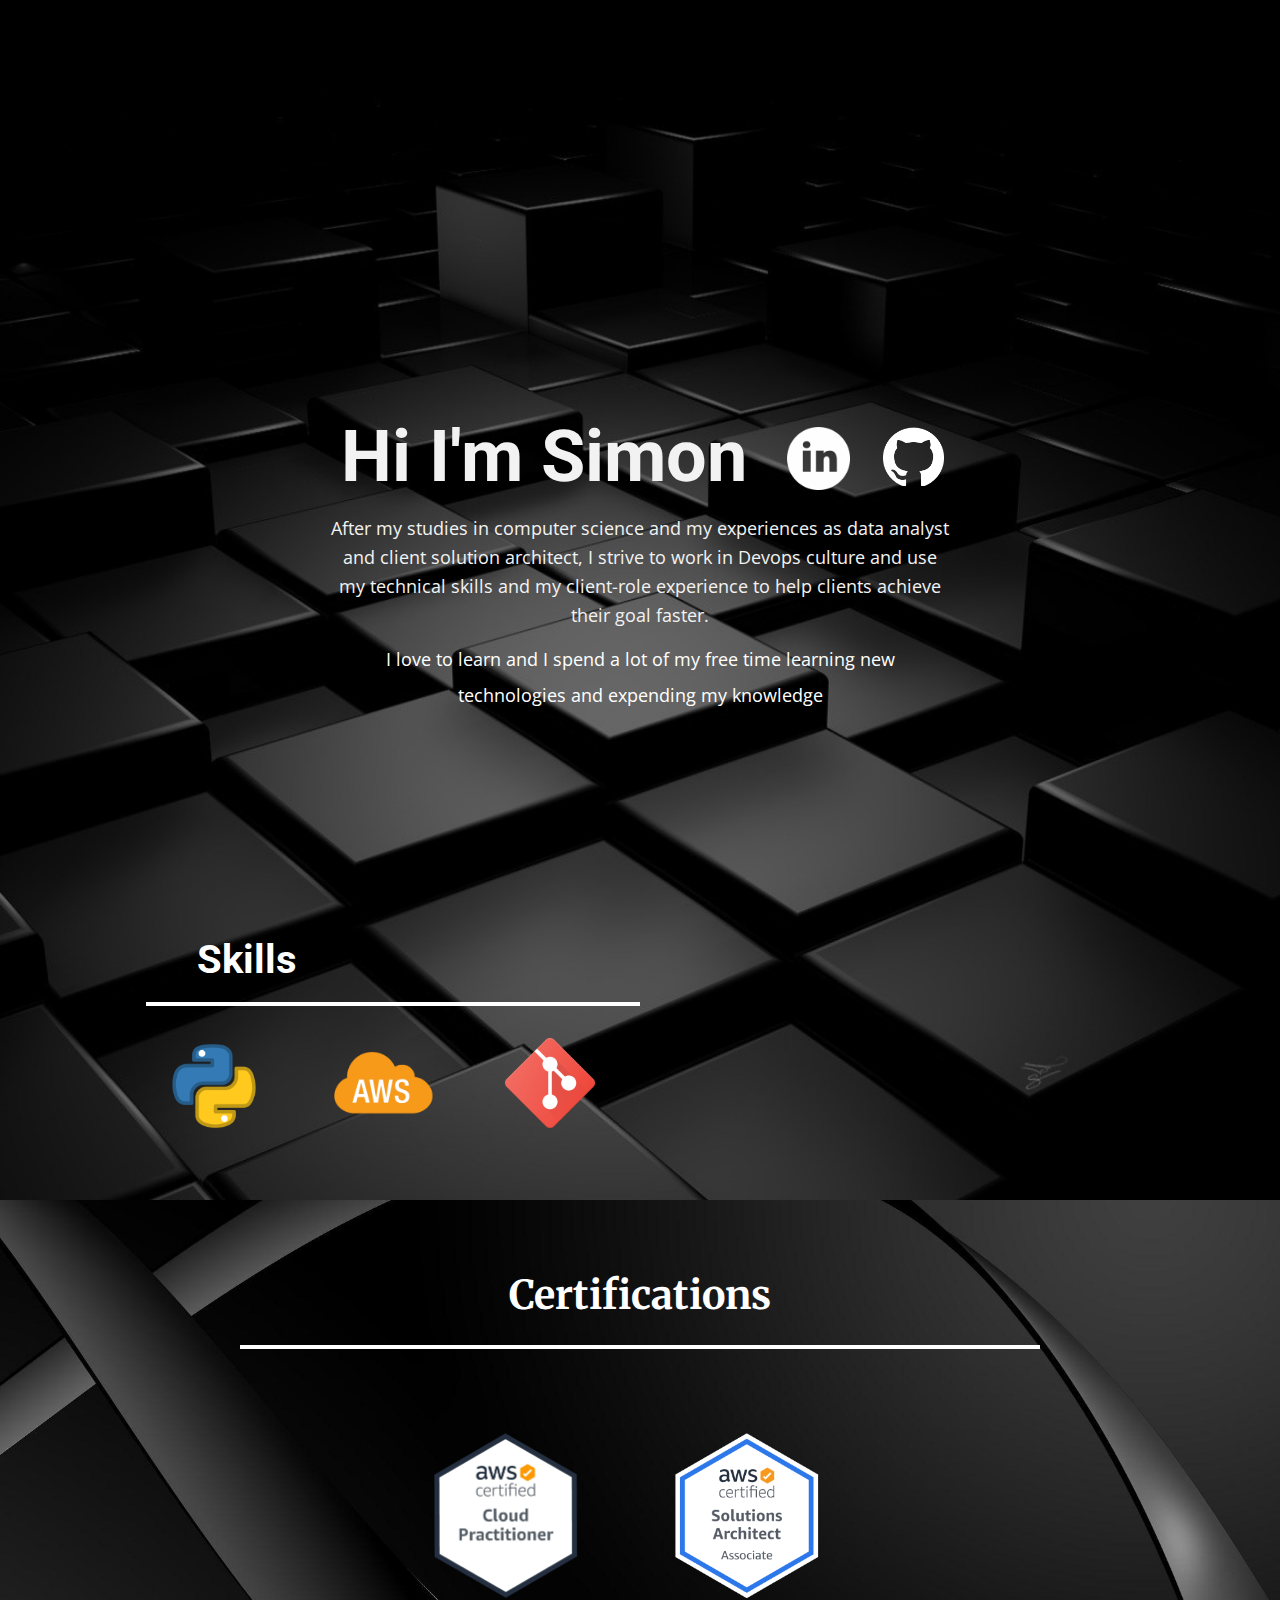
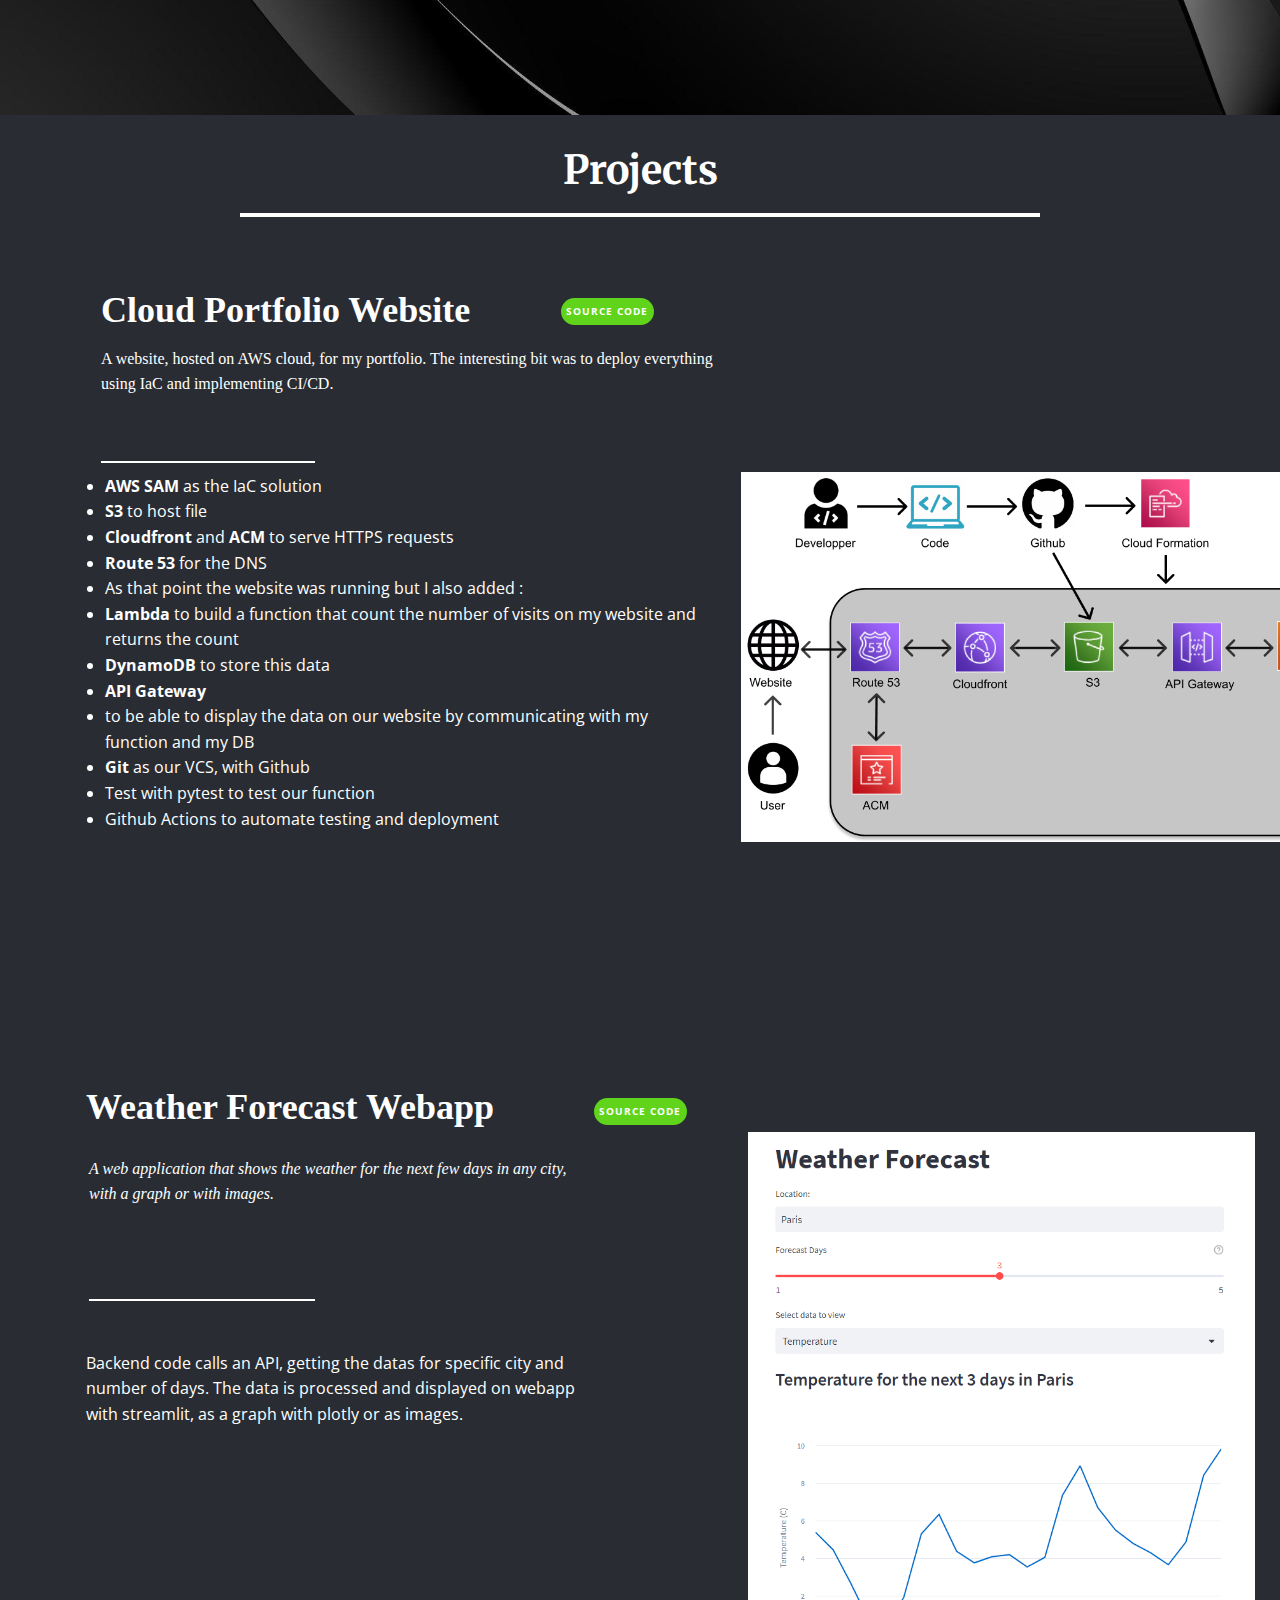
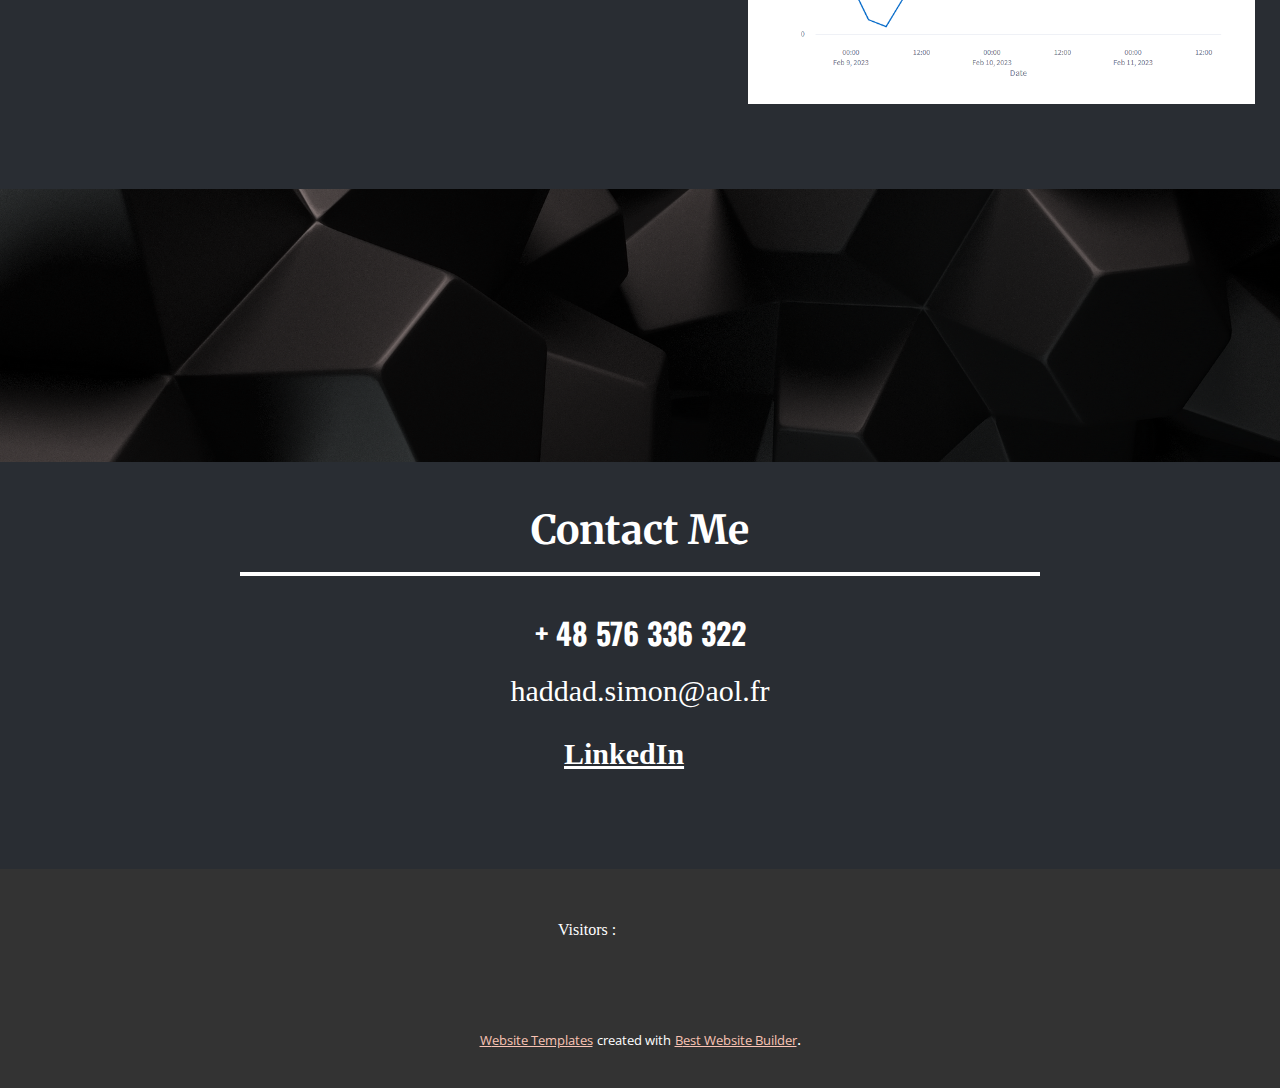
==== resume-site/index.html @ d12b7dc1 "Update website to fix paragraph bug 2" ====
<!DOCTYPE html>
<html style="font-size: 16px;" lang="fr"><head>
    <meta name="viewport" content="width=device-width, initial-scale=1.0">
    <meta charset="utf-8">
    <meta name="keywords" content="​Hello!, ​Kalvin Piterson, My Portfolio, Testimonials, ​IT Solution Strategy Development, ​My Experties, Nam ultrices ultrices nec tortor pulvinar esteras loremips est orem., Follow us, Contact Me">
    <meta name="description" content="">
    <title>Home</title>
    <link rel="stylesheet" href="nicepage.css" media="screen">
<link rel="stylesheet" href="Home.css" media="screen">
    <script class="u-script" type="text/javascript" src="jquery.js" defer=""></script>
    <script class="u-script" type="text/javascript" src="nicepage.js" defer=""></script>
    <meta name="generator" content="Nicepage 5.4.4, nicepage.com">
    <link id="u-theme-google-font" rel="stylesheet" href="https://fonts.googleapis.com/css?family=Roboto:100,100i,300,300i,400,400i,500,500i,700,700i,900,900i|Open+Sans:300,300i,400,400i,500,500i,600,600i,700,700i,800,800i">
    <link id="u-page-google-font" rel="stylesheet" href="https://fonts.googleapis.com/css?family=Roboto:100,100i,300,300i,400,400i,500,500i,700,700i,900,900i|Merriweather:300,300i,400,400i,700,700i,900,900i|Open+Sans:300,300i,400,400i,500,500i,600,600i,700,700i,800,800i|Oswald:200,300,400,500,600,700">
    
    
    
    
    
    
    
    <script type="application/ld+json">{
		"@context": "http://schema.org",
		"@type": "Organization",
		"name": ""
}</script>
    <meta name="theme-color" content="#f06e49">
    <meta property="og:title" content="Home">
    <meta property="og:type" content="website">
  <meta data-intl-tel-input-cdn-path="intlTelInput/"></head>
  <body data-home-page="Home.html" data-home-page-title="Home" class="u-body u-palette-1-base u-xl-mode" data-lang="fr">
    <section class="u-align-center u-clearfix u-image u-section-1" id="sec-eb8a" data-animation-name="" data-animation-duration="0" data-animation-delay="0" data-animation-direction="" data-image-width="1920" data-image-height="1080">
      <div class="u-clearfix u-sheet u-sheet-1">
        <div class="u-list u-list-1">
          <div class="u-repeater u-repeater-1"></div>
        </div>
        <h1 class="u-align-center-lg u-align-center-xl u-align-left-md u-align-left-sm u-align-left-xs u-custom-font u-font-roboto u-text u-text-grey-5 u-text-1" data-animation-out="0">Hi I'm Simon</h1>
        <img class="u-image u-image-contain u-image-default u-preserve-proportions u-image-1" src="images/linkedin1.png" alt="" data-image-width="1264" data-image-height="1264" data-href="https://www.linkedin.com/in/simon-haddad-gervais-30ba87216/" data-target="_blank">
        <img class="u-image u-image-contain u-image-default u-preserve-proportions u-image-2" src="images/github-mark-white.png" alt="" data-image-width="230" data-image-height="225" data-href="https://github.com/simonhaddadgervais?tab=repositories" data-target="_blank">
        <p class="u-align-center u-text u-text-grey-5 u-text-2" data-animation-out="0">After my studies in computer science and my experiences as data analyst and client solution architect, I strive to work in Devops culture and use my technical skills and my client-role experience to help clients achieve their goal faster.</p>
        <p class="u-align-center u-text u-text-white u-text-3" data-lang-en="​I’m a digital designer in love with photography, painting and discovering new worlds and cultures. ​Ut enim ad minim veniam, quis nostrud exercitation ullamco laboris nisi ut aliquip ex ea commodo consequat. Duis aute irure dolor. " data-animation-out="0">I love to learn and I spend a lot of my free time learning new technologies and expending m​y knowledge</p>
        <h1 class="u-align-center-sm u-align-center-xl u-align-center-xs u-align-left-lg u-align-left-md u-text u-text-white u-text-4" data-animation-out="0">Skill​s </h1>
        <div class="u-border-4 u-border-white u-line u-line-horizontal u-line-1" data-animation-out="0"></div>
        <img class="u-image u-image-contain u-image-default u-preserve-proportions u-image-3" src="images/git.png" alt="" data-image-width="1024" data-image-height="1024">
        <img class="u-image u-image-contain u-image-default u-image-4" src="images/AWS_Simple_Icons_AWS_Cloud.svg.png" alt="" data-image-width="1024" data-image-height="634">
        <img class="u-image u-image-contain u-image-default u-preserve-proportions u-image-5" src="images/pythonicon1.png" alt="" data-image-width="512" data-image-height="512">
      </div>
    </section>
    <section class="u-align-center u-clearfix u-image u-section-2" id="sec-8700" data-image-width="1920" data-image-height="1080">
      <div class="u-clearfix u-sheet u-sheet-1">
        <div class="u-absolute-hcenter u-border-4 u-border-white u-line u-line-horizontal u-line-1"></div>
        <p class="u-custom-font u-font-merriweather u-text u-text-body-alt-color u-text-default-lg u-text-default-md u-text-default-sm u-text-default-xl u-text-1">Cert​ific​ation​s</p>
        <img class="u-image u-image-contain u-image-default u-preserve-proportions u-image-1" src="images/cloudpractitionner.png" alt="" data-image-width="1325" data-image-height="1325">
        <img class="u-image u-image-contain u-image-default u-preserve-proportions u-image-2" src="images/assoiciate.png" alt="" data-image-width="512" data-image-height="512">
      </div>
    </section>
    <section class="u-align-center u-clearfix u-palette-5-dark-3 u-section-3" id="carousel_998d">
      
      
      
      
      
      
      
      
      
      
      
      
      
      
      
      
      
      
      
      
      <div class="u-clearfix u-sheet u-sheet-1">
        <div class="u-absolute-hcenter u-border-4 u-border-white u-line u-line-horizontal u-line-1"></div>
        <h2 class="u-align-center u-custom-font u-font-merriweather u-text u-text-1" data-lang-en="My Portfolio">Projects</h2>
        <p class="u-align-center-lg u-align-center-md u-align-center-xl u-align-left-sm u-align-left-xs u-custom-font u-font-georgia u-text u-text-default-lg u-text-default-xl u-text-2">Cloud Portfolio Website&nbsp;</p>
        <a href="https://github.com/simonhaddadgervais/cloudresume" class="u-border-none u-btn u-btn-round u-button-style u-custom-color-3 u-hover-custom-color-4 u-radius-50 u-btn-1" target="_blank">SOURCE CODE<br>
        </a>
        <p class="u-align-left u-custom-font u-font-georgia u-text u-text-3">A website, hosted on AWS cloud, for my portfolio. The interesting bit was to deploy everything using IaC and implementing CI/CD.</p>
        <div class="u-expanded-width u-list u-list-1">
          <div class="u-repeater u-repeater-1"></div>
        </div>
        <div class="u-border-2 u-border-white u-line u-line-horizontal u-line-2"></div>
        <ul class="u-align-left u-text u-text-4">
          <li>
            <span style="font-weight: 700;">AWS SAM</span>
            <span style="background-color: #292d33; color: #ffffff; font-family: 'Open Sans',sans-serif;"> as the IaC solution</span>
          </li>
          <li>
            <span style="font-weight: 700;">S3</span> to host file
          </li>
          <li>
            <span style="font-weight: 700;">Cloudfront</span> and <span style="font-weight: 700;">ACM</span> to serve HTTPS requests
          </li>
          <li>
            <span style="font-weight: 700;">Route 53</span> for the DNS
          </li>
          <li>As that point the website was running but I also added :</li>
          <li>
            <span style="font-weight: 700;">Lambda</span> to build a function that count the number of visits on my website and returns the count
          </li>
          <li>
            <span style="font-weight: 700;">DynamoDB</span> to store this data
          </li>
          <li>
            <span style="font-weight: 700;">API Gateway</span>
          </li>
          <li>to be able to display the data on our website by communicating with my function and my DB</li>
          <li>
            <span style="font-weight: 700;">Git</span> as our VCS, with Github
          </li>
          <li>Test with pytest to test our function</li>
          <li>Github Actions to automate testing and deployment</li>
        </ul>
        <img class="u-image u-image-contain u-image-default u-image-1" src="images/resume-design.png" alt="" data-image-width="1186" data-image-height="603">
      </div>
    </section>
    <section class="u-align-center u-clearfix u-palette-5-dark-3 u-section-4" id="carousel_8992">
      
      
      
      
      
      
      
      
      
      
      
      
      
      
      
      
      
      
      
      
      <div class="u-clearfix u-sheet u-sheet-1">
        <div class="u-border-2 u-border-white u-line u-line-horizontal u-line-1"></div>
        <p class="u-align-center-sm u-align-left-lg u-align-left-md u-align-left-xl u-align-left-xs u-custom-font u-font-georgia u-text u-text-1">Weather Forecast Webapp</p>
        <a href="https://github.com/simonhaddadgervais/weather-forecast-app" class="u-border-none u-btn u-btn-round u-button-style u-custom-color-3 u-hover-custom-color-4 u-radius-50 u-btn-1" target="_blank">SOURCE CODE</a>
        <div class="u-expanded-width u-list u-list-1">
          <div class="u-repeater u-repeater-1"></div>
        </div>
        <img class="u-image u-image-contain u-image-default u-image-1" src="images/screenshot-localhost_8501-2023.02.08-17_55_431.png" alt="" data-image-width="796" data-image-height="898">
        <p class="u-align-left u-custom-font u-font-georgia u-text u-text-2"> A web application that shows the weather for the next few days in any city, with a graph or with images.<br>
        </p>
        <p class="u-align-left u-custom-font u-font-open-sans u-text u-text-3">Backend code calls an API, getting the datas for specific city and number of days. The data is processed and displayed on webapp with streamlit, as a graph with plotly or as images.</p>
      </div>
    </section>
    <section class="u-clearfix u-image u-section-5" id="sec-0e55" data-image-width="2560" data-image-height="1600">
      <div class="u-clearfix u-sheet u-sheet-1"></div>
    </section>
    <section class="u-clearfix u-palette-5-dark-3 u-section-6" id="sec-da7d">
      <div class="u-clearfix u-sheet u-sheet-1">
        <div class="u-absolute-hcenter u-border-4 u-border-white u-line u-line-horizontal u-line-1"></div>
        <h2 class="u-align-center u-custom-font u-font-merriweather u-text u-text-1" data-lang-en="Contact Me">Contact Me</h2>
        <p class="u-align-center u-custom-font u-font-oswald u-text u-text-2">+ 48 576 336 322</p>
        <p class="u-align-center u-custom-font u-font-georgia u-text u-text-3">haddad.simon@aol.fr<span class="u-text-body-alt-color">
            <span class="u-text-white"></span>
          </span>
        </p>
        <p class="u-custom-font u-font-georgia u-text u-text-4">
          <a class="u-active-none u-border-none u-btn u-button-link u-button-style u-hover-none u-none u-text-white u-btn-1" href="https://www.linkedin.com/in/simon-haddad-gervais-30ba87216/">LinkedIn</a>
        </p>
      </div>
    </section>
    
    
    <footer class="u-align-center u-clearfix u-footer u-grey-80 u-footer" id="sec-68bd"><div class="u-clearfix u-sheet u-valign-middle u-sheet-1">
        <p class="u-custom-font u-font-georgia u-text u-text-default u-text-1">Visitors :</p>
      </div></footer>
    <section class="u-backlink u-clearfix u-grey-80">
      <a class="u-link" href="https://nicepage.com/website-templates" target="_blank">
        <span>Website Templates</span>
      </a>
      <p class="u-text">
        <span>created with</span>
      </p>
      <a class="u-link" href="https://nicepage.site" target="_blank">
        <span>Best Website Builder</span>
      </a>. 
    </section>
  
</body></html>
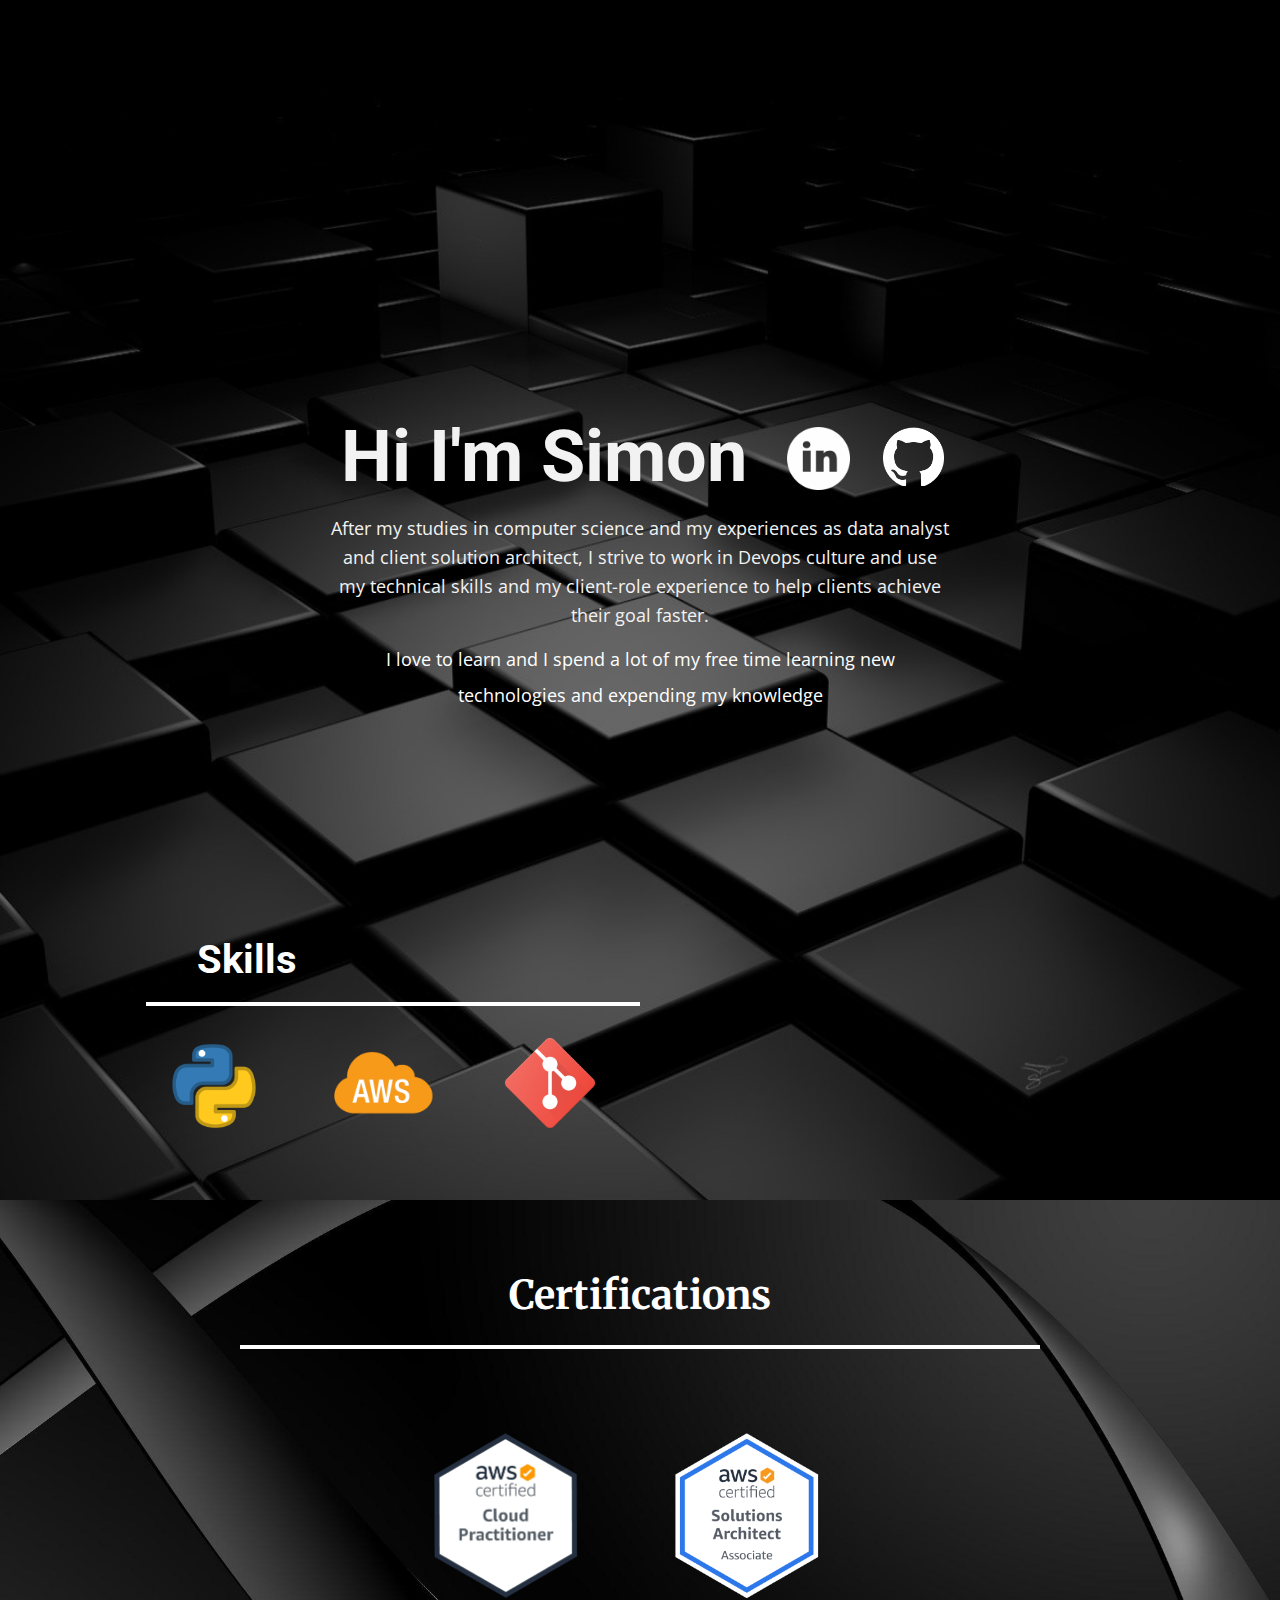
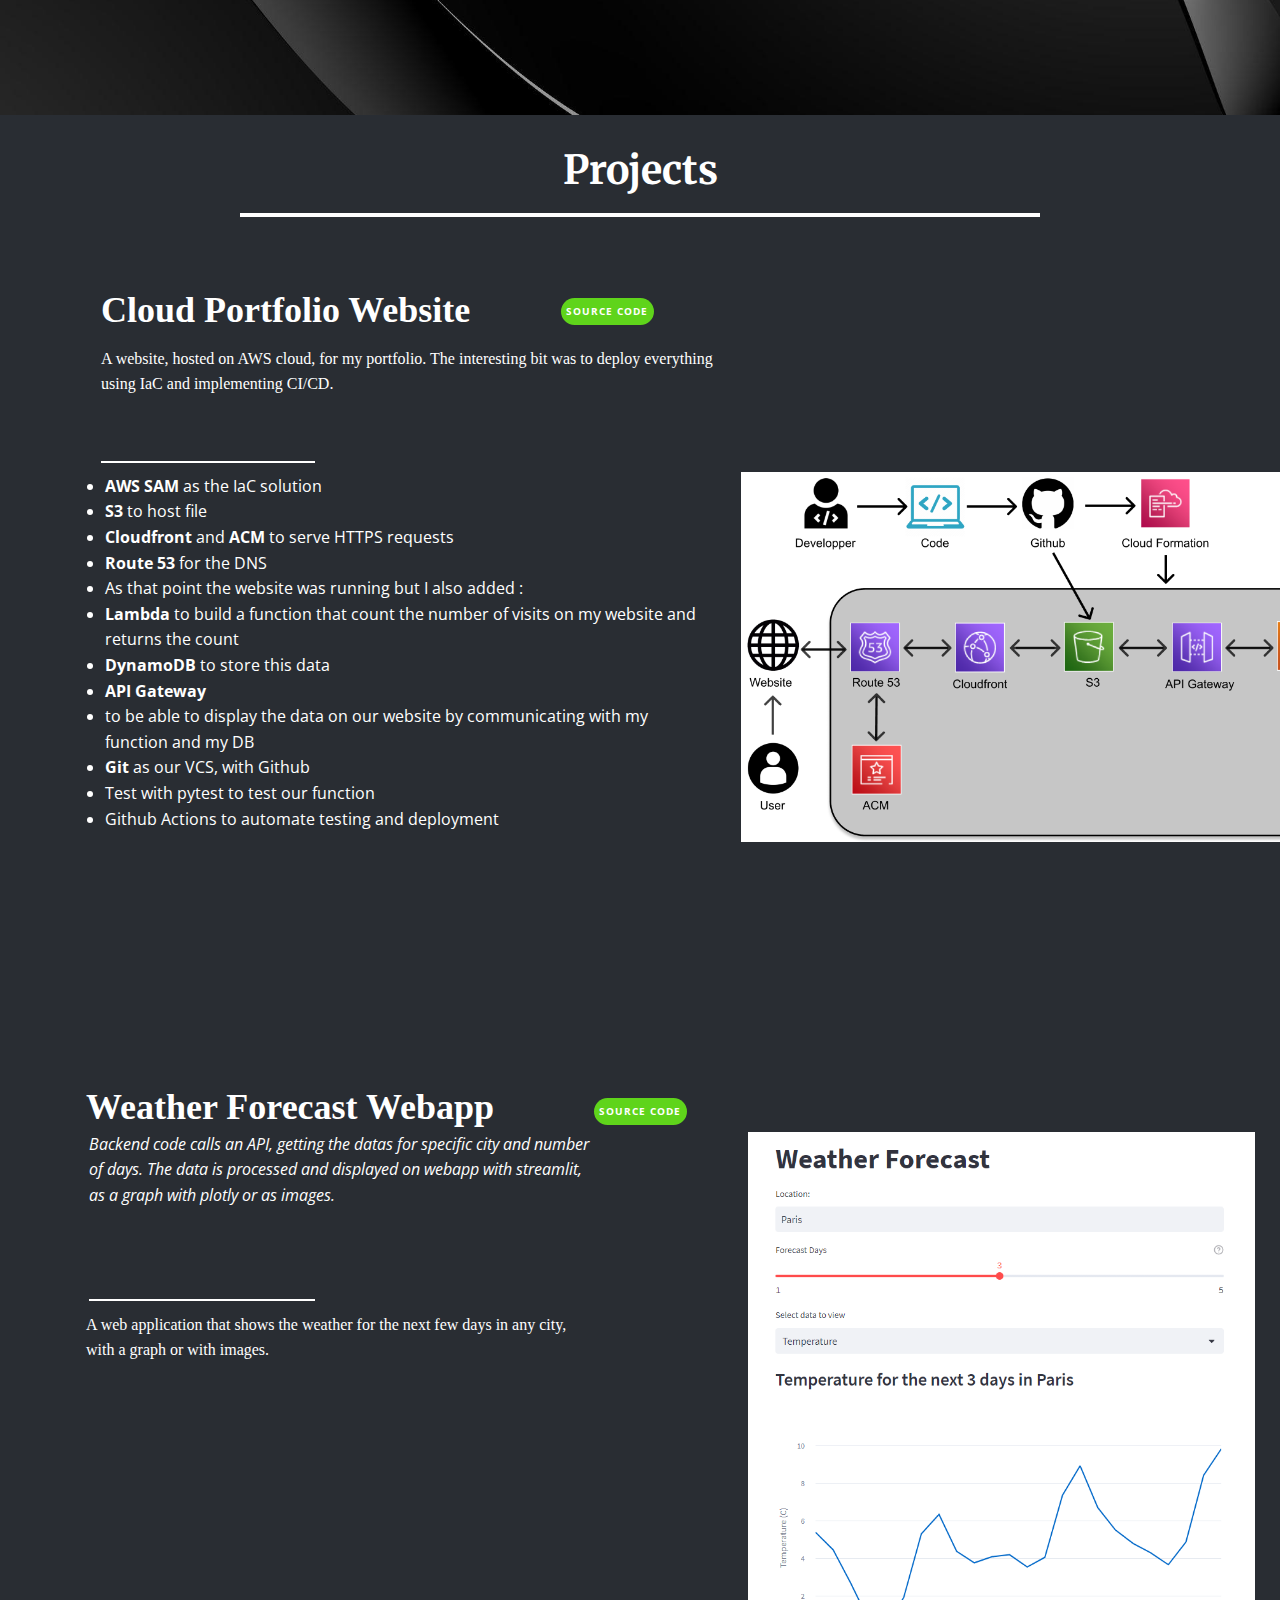
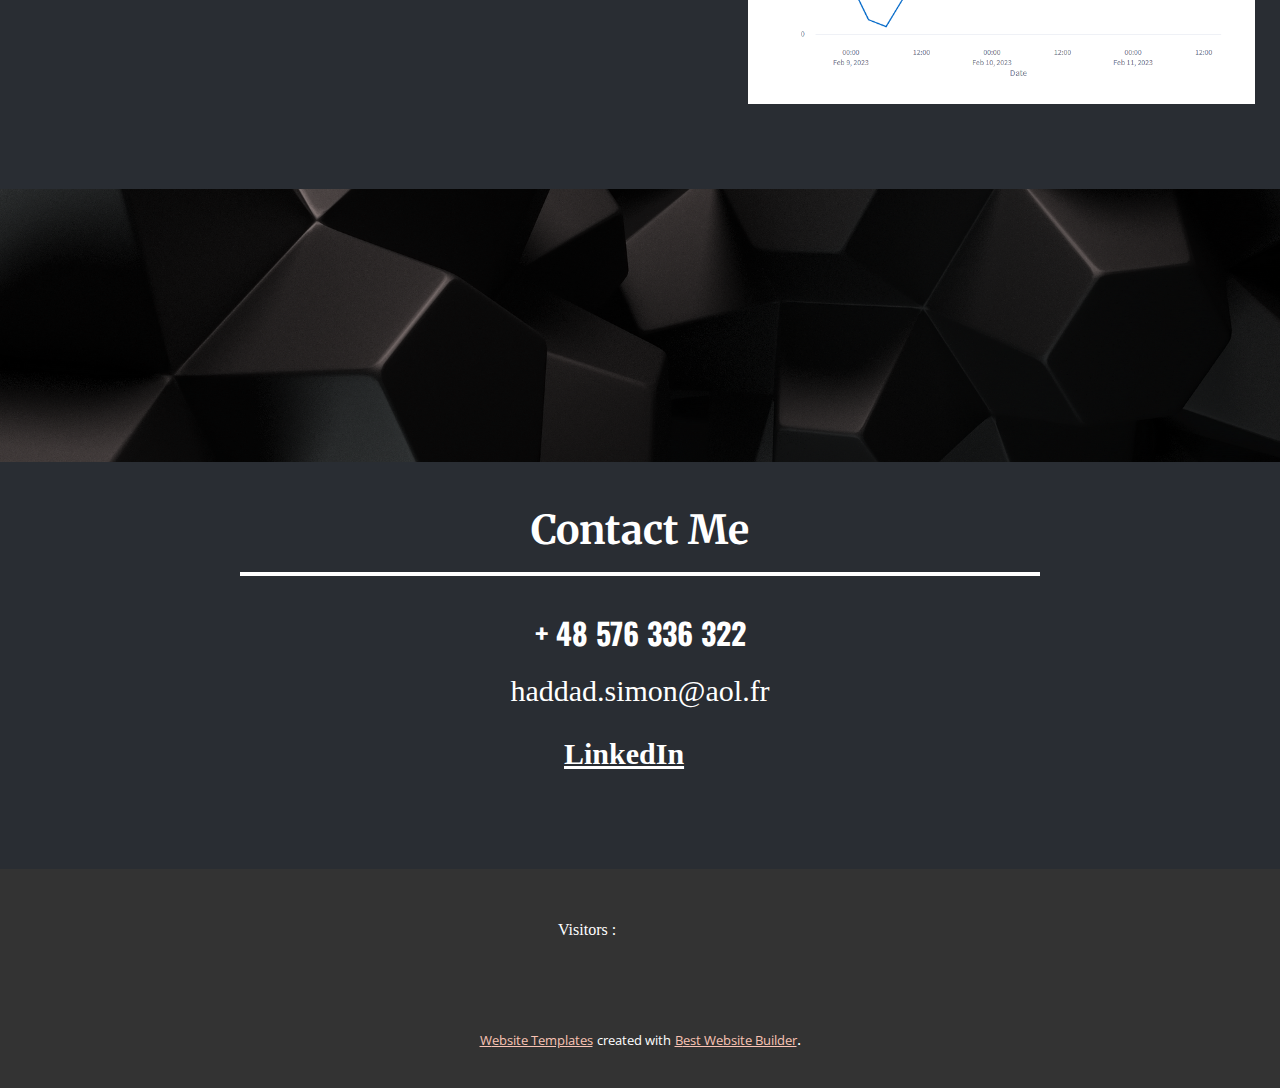
==== commit 8606d60d: "Update website to fix paragraph bug 4" ====
--- a/resume-site/index.html
+++ b/resume-site/index.html
@@ -6,19 +6,19 @@
     <meta name="description" content="">
     <title>Home</title>
     <link rel="stylesheet" href="nicepage.css" media="screen">
-<link rel="stylesheet" href="Home.css" media="screen">
+<link rel="stylesheet" href="index.css" media="screen">
     <script class="u-script" type="text/javascript" src="jquery.js" defer=""></script>
     <script class="u-script" type="text/javascript" src="nicepage.js" defer=""></script>
     <meta name="generator" content="Nicepage 5.4.4, nicepage.com">
     <link id="u-theme-google-font" rel="stylesheet" href="https://fonts.googleapis.com/css?family=Roboto:100,100i,300,300i,400,400i,500,500i,700,700i,900,900i|Open+Sans:300,300i,400,400i,500,500i,600,600i,700,700i,800,800i">
     <link id="u-page-google-font" rel="stylesheet" href="https://fonts.googleapis.com/css?family=Roboto:100,100i,300,300i,400,400i,500,500i,700,700i,900,900i|Merriweather:300,300i,400,400i,700,700i,900,900i|Open+Sans:300,300i,400,400i,500,500i,600,600i,700,700i,800,800i|Oswald:200,300,400,500,600,700">
-    
-    
-    
-    
-    
-    
-    
+
+
+
+
+
+
+
     <script type="application/ld+json">{
 		"@context": "http://schema.org",
 		"@type": "Organization",
--- a/resume-site/index.css
+++ b/resume-site/index.css
@@ -0,0 +1,1866 @@
+ .u-section-1 {
+  background-image: url("images/blackbackground.jpg");
+  background-position: 50% 50%;
+}
+
+.u-section-1 .u-sheet-1 {
+  min-height: 1200px;
+}
+
+.u-section-1 .u-list-1 {
+  grid-auto-rows: 100%;
+  width: 367px;
+  margin: 87px auto 0;
+}
+
+.u-section-1 .u-repeater-1 {
+  grid-gap: 0px 0px;
+}
+
+.u-section-1 .u-text-1 {
+  font-size: 4.5rem;
+  margin: 330px 443px 0 251px;
+}
+
+.u-section-1 .u-image-1 {
+  width: 63px;
+  height: 63px;
+  margin: -69px 360px 0 auto;
+}
+
+.u-section-1 .u-image-2 {
+  width: 61px;
+  height: 59px;
+  margin: -63px 266px 0 auto;
+}
+
+.u-section-1 .u-text-2 {
+  font-size: 1.125rem;
+  width: 621px;
+  margin: 28px auto 0;
+}
+
+.u-section-1 .u-text-3 {
+  line-height: 2;
+  font-size: 1.125rem;
+  width: 557px;
+  margin: 12px auto 0;
+}
+
+.u-section-1 .u-text-4 {
+  font-size: 2.5rem;
+  background-image: none;
+  font-weight: bold;
+  margin: 225px 786px 0 0;
+}
+
+.u-section-1 .u-line-1 {
+  width: 494px;
+  transform-origin: left center 0px;
+  margin: 20px auto 0 76px;
+}
+
+.u-section-1 .u-image-3 {
+  width: 90px;
+  height: 90px;
+  margin: 32px auto 0 435px;
+}
+
+.u-section-1 .u-image-4 {
+  width: 105px;
+  height: 95px;
+  margin: -92px auto 0 260px;
+}
+
+.u-section-1 .u-image-5 {
+  width: 90px;
+  height: 90px;
+  margin: -90px auto 60px 99px;
+}
+
+@media (max-width: 1199px) {
+  .u-section-1 .u-sheet-1 {
+    min-height: 989px;
+  }
+
+  .u-section-1 .u-repeater-1 {
+    grid-template-columns: repeat(undefined, NaN%);
+  }
+
+  .u-section-1 .u-text-1 {
+    font-size: 3.75rem;
+    --animation-custom_in-translate_x: 0px;
+    --animation-custom_in-translate_y: 0px;
+    --animation-custom_in-opacity: 0;
+    --animation-custom_in-rotate: 0deg;
+    --animation-custom_in-scale: 1;
+    width: auto;
+    margin-top: 291px;
+    margin-right: 386px;
+    margin-left: 125px;
+  }
+
+  .u-section-1 .u-image-1 {
+    --animation-custom_in-translate_x: -400px;
+    --animation-custom_in-translate_y: 0px;
+    --animation-custom_in-opacity: 0;
+    --animation-custom_in-rotate: 180deg;
+    --animation-custom_in-scale: 1;
+    margin-top: -66px;
+    margin-right: 317px;
+  }
+
+  .u-section-1 .u-image-2 {
+    --animation-custom_in-translate_x: -400px;
+    --animation-custom_in-translate_y: 0px;
+    --animation-custom_in-opacity: 0;
+    --animation-custom_in-rotate: 180deg;
+    --animation-custom_in-scale: 1;
+    margin-right: 225px;
+  }
+
+  .u-section-1 .u-text-2 {
+    font-size: 1.25rem;
+    --animation-custom_in-translate_x: -300px;
+    --animation-custom_in-translate_y: 0px;
+    --animation-custom_in-opacity: 0;
+    --animation-custom_in-rotate: 0deg;
+    --animation-custom_in-scale: 1;
+    width: 676px;
+    margin-top: 29px;
+  }
+
+  .u-section-1 .u-text-3 {
+    font-size: 1.25rem;
+    --animation-custom_in-translate_x: 300px;
+    --animation-custom_in-translate_y: 0px;
+    --animation-custom_in-opacity: 0;
+    --animation-custom_in-rotate: 0deg;
+    --animation-custom_in-scale: 1;
+    width: auto;
+    margin-top: 17px;
+    margin-right: 197px;
+    margin-left: 164px;
+  }
+
+  .u-section-1 .u-text-4 {
+    --animation-custom_in-translate_x: 0px;
+    --animation-custom_in-translate_y: 300px;
+    --animation-custom_in-opacity: 0;
+    --animation-custom_in-rotate: 0deg;
+    --animation-custom_in-scale: 1;
+    width: auto;
+    margin-top: 104px;
+    margin-right: 491px;
+    margin-left: 96px;
+  }
+
+  .u-section-1 .u-line-1 {
+    width: 450px;
+    --animation-custom_in-translate_x: -200px;
+    --animation-custom_in-translate_y: 0px;
+    --animation-custom_in-opacity: 0;
+    --animation-custom_in-rotate: 0deg;
+    --animation-custom_in-scale: 1;
+    height: 4px;
+    margin-top: 11px;
+    margin-left: 79px;
+  }
+
+  .u-section-1 .u-image-3 {
+    width: 75px;
+    height: 75px;
+    margin-top: 27px;
+    margin-left: 374px;
+  }
+
+  .u-section-1 .u-image-4 {
+    width: 94px;
+    height: 85px;
+    margin-top: -80px;
+    margin-left: 226px;
+  }
+
+  .u-section-1 .u-image-5 {
+    width: 75px;
+    height: 75px;
+    margin-top: -80px;
+    margin-bottom: 32px;
+    margin-left: 96px;
+  }
+}
+
+@media (max-width: 991px) {
+  .u-section-1 .u-sheet-1 {
+    min-height: 758px;
+  }
+
+  .u-section-1 .u-repeater-1 {
+    grid-template-columns: 100%;
+  }
+
+  .u-section-1 .u-text-1 {
+    font-size: 3rem;
+    margin-top: 166px;
+    margin-right: 347px;
+    margin-left: 82px;
+  }
+
+  .u-section-1 .u-image-1 {
+    width: 45px;
+    height: 45px;
+    margin-top: -45px;
+    margin-right: 295px;
+  }
+
+  .u-section-1 .u-image-2 {
+    width: 47px;
+    height: 45px;
+    margin-top: -45px;
+    margin-right: 228px;
+  }
+
+  .u-section-1 .u-text-2 {
+    font-size: 1rem;
+    width: auto;
+    margin-top: 16px;
+    margin-left: 50px;
+    margin-right: 50px;
+  }
+
+  .u-section-1 .u-text-3 {
+    font-size: 1rem;
+    margin-top: 16px;
+    margin-left: 40px;
+    margin-right: 40px;
+  }
+
+  .u-section-1 .u-text-4 {
+    font-size: 1.875rem;
+    margin-top: 124px;
+    margin-right: 402px;
+    margin-left: 92px;
+  }
+
+  .u-section-1 .u-line-1 {
+    width: 300px;
+    margin-top: 16px;
+  }
+
+  .u-section-1 .u-image-3 {
+    width: 50px;
+    height: 50px;
+    margin-top: 16px;
+    margin-left: 275px;
+  }
+
+  .u-section-1 .u-image-4 {
+    width: 63px;
+    height: 50px;
+    margin-top: -50px;
+    margin-left: 173px;
+  }
+
+  .u-section-1 .u-image-5 {
+    width: 50px;
+    height: 50px;
+    margin-top: -50px;
+    margin-bottom: 39px;
+  }
+}
+
+@media (max-width: 767px) {
+  .u-section-1 .u-sheet-1 {
+    min-height: 707px;
+  }
+
+  .u-section-1 .u-list-1 {
+    margin-top: 0;
+  }
+
+  .u-section-1 .u-text-1 {
+    font-size: 2.25rem;
+    margin-top: 282px;
+    margin-right: 246px;
+    margin-left: 77px;
+  }
+
+  .u-section-1 .u-image-1 {
+    width: 40px;
+    height: 40px;
+    margin-top: -38px;
+    margin-right: 200px;
+  }
+
+  .u-section-1 .u-image-2 {
+    width: 40px;
+    height: 38px;
+    margin-top: -40px;
+    margin-right: 144px;
+  }
+
+  .u-section-1 .u-text-2 {
+    font-size: 0.75rem;
+    margin-top: 27px;
+    margin-left: 37px;
+    margin-right: 37px;
+  }
+
+  .u-section-1 .u-text-3 {
+    font-size: 0.75rem;
+    margin-top: 11px;
+    margin-left: 13px;
+    margin-right: 13px;
+  }
+
+  .u-section-1 .u-text-4 {
+    font-size: 1.5rem;
+    width: 351px;
+    margin-top: 106px;
+    margin-left: auto;
+    margin-right: auto;
+  }
+
+  .u-section-1 .u-line-1 {
+    margin-top: 6px;
+    margin-left: auto;
+  }
+
+  .u-section-1 .u-image-3 {
+    width: 40px;
+    height: 40px;
+    margin-top: 13px;
+    margin-right: 169px;
+    margin-left: auto;
+  }
+
+  .u-section-1 .u-image-4 {
+    width: 49px;
+    height: 41px;
+    margin-top: -40px;
+    margin-left: auto;
+  }
+
+  .u-section-1 .u-image-5 {
+    width: 40px;
+    height: 40px;
+    margin-top: -40px;
+    margin-bottom: 48px;
+    margin-left: 166px;
+  }
+}
+
+@media (max-width: 575px) {
+  .u-section-1 .u-sheet-1 {
+    min-height: 743px;
+  }
+
+  .u-section-1 .u-list-1 {
+    width: 340px;
+  }
+
+  .u-section-1 .u-text-1 {
+    margin-top: 254px;
+    margin-right: 116px;
+    margin-left: 13px;
+  }
+
+  .u-section-1 .u-image-1 {
+    margin-top: -39px;
+    margin-right: 63px;
+  }
+
+  .u-section-1 .u-image-2 {
+    margin-top: -41px;
+    margin-right: 13px;
+  }
+
+  .u-section-1 .u-text-2 {
+    margin-top: 22px;
+    margin-left: 0;
+    margin-right: 0;
+  }
+
+  .u-section-1 .u-text-3 {
+    margin-top: 18px;
+    margin-left: 0;
+    margin-right: 0;
+  }
+
+  .u-section-1 .u-text-4 {
+    font-size: 1.25rem;
+    width: 170px;
+    margin-top: 159px;
+  }
+
+  .u-section-1 .u-line-1 {
+    width: 184px;
+  }
+
+  .u-section-1 .u-image-3 {
+    height: 39px;
+    margin-top: 12px;
+    margin-right: 78px;
+  }
+
+  .u-section-1 .u-image-4 {
+    width: 48px;
+    height: 34px;
+    margin-top: -37px;
+  }
+
+  .u-section-1 .u-image-5 {
+    height: 39px;
+    margin-top: -36px;
+    margin-bottom: 46px;
+    margin-left: 78px;
+  }
+} .u-section-2 {
+  background-image: url("images/wp2908940.jpg");
+  background-position: 50% 50%;
+}
+
+.u-section-2 .u-sheet-1 {
+  min-height: 515px;
+}
+
+.u-section-2 .u-line-1 {
+  width: 800px;
+  transform-origin: left center 0px;
+  position: absolute;
+  top: 145px;
+}
+
+.u-section-2 .u-text-1 {
+  font-size: 2.5rem;
+  font-weight: 700;
+  margin: 63px auto 0;
+}
+
+.u-section-2 .u-image-1 {
+  width: 165px;
+  height: 165px;
+  margin: 106px auto 0 353px;
+}
+
+.u-section-2 .u-image-2 {
+  width: 165px;
+  height: 165px;
+  margin: -165px 381px 60px auto;
+}
+
+@media (max-width: 1199px) {
+  .u-section-2 .u-sheet-1 {
+    min-height: 458px;
+  }
+
+  .u-section-2 .u-line-1 {
+    width: 600px;
+    top: 134px;
+  }
+
+  .u-section-2 .u-text-1 {
+    width: auto;
+    margin-top: 43px;
+    margin-right: 316px;
+  }
+
+  .u-section-2 .u-image-1 {
+    margin-top: 95px;
+    margin-left: 260px;
+  }
+
+  .u-section-2 .u-image-2 {
+    margin-right: 230px;
+  }
+}
+
+@media (max-width: 991px) {
+  .u-section-2 .u-line-1 {
+    width: 400px;
+    top: 118px;
+    left: 70px;
+    margin-top: 0;
+    height: 4px;
+  }
+
+  .u-section-2 .u-text-1 {
+    margin-top: 38px;
+    margin-right: 242px;
+  }
+
+  .u-section-2 .u-image-1 {
+    width: 140px;
+    height: 140px;
+    margin-top: 74px;
+    margin-left: 160px;
+  }
+
+  .u-section-2 .u-image-2 {
+    width: 140px;
+    height: 140px;
+    margin-top: -140px;
+    margin-right: 160px;
+  }
+}
+
+@media (max-width: 767px) {
+  .u-section-2 .u-sheet-1 {
+    min-height: 353px;
+  }
+
+  .u-section-2 .u-line-1 {
+    top: 91px;
+  }
+
+  .u-section-2 .u-text-1 {
+    font-size: 1.5rem;
+    margin-top: 34px;
+    margin-right: 182px;
+  }
+
+  .u-section-2 .u-image-1 {
+    width: 90px;
+    height: 90px;
+    margin-top: 81px;
+    margin-left: 107px;
+  }
+
+  .u-section-2 .u-image-2 {
+    width: 90px;
+    height: 90px;
+    margin-top: -90px;
+    margin-right: 122px;
+  }
+}
+
+@media (max-width: 575px) {
+  .u-section-2 .u-sheet-1 {
+    min-height: 378px;
+  }
+
+  .u-section-2 .u-line-1 {
+    top: 108px;
+    left: 170px;
+    width: 250px;
+  }
+
+  .u-section-2 .u-text-1 {
+    margin-top: 66px;
+    margin-left: -4px;
+    margin-right: -4px;
+  }
+
+  .u-section-2 .u-image-1 {
+    width: 91px;
+    height: 91px;
+    margin-top: 72px;
+    margin-left: 36px;
+  }
+
+  .u-section-2 .u-image-2 {
+    width: 91px;
+    height: 91px;
+    margin-top: -91px;
+    margin-right: 49px;
+  }
+} .u-section-3 {
+  background-image: none;
+}
+
+.u-section-3 .u-sheet-1 {
+  min-height: 932px;
+}
+
+.u-section-3 .u-line-1 {
+  width: 800px;
+  transform-origin: left center 0px;
+  position: absolute;
+  top: 98px;
+  left: 178px;
+  height: 4px;
+}
+
+.u-section-3 .u-text-1 {
+  font-size: 2.5rem;
+  margin: 33px 42px 0;
+}
+
+.u-section-3 .u-text-2 {
+  font-size: 2.25rem;
+  font-weight: 700;
+  margin: 90px auto 0 31px;
+}
+
+.u-section-3 .u-btn-1 {
+  font-weight: 700;
+  text-transform: uppercase;
+  font-size: 0.625rem;
+  letter-spacing: 1px;
+  background-image: none;
+  margin: -42px auto 0 491px;
+  padding: 5px 6px 6px 5px;
+}
+
+.u-section-3 .u-text-3 {
+  background-image: none;
+  font-size: 1rem;
+  font-style: normal;
+  margin: 21px 495px 0 31px;
+}
+
+.u-section-3 .u-list-1 {
+  margin: 13px auto 0;
+}
+
+.u-section-3 .u-repeater-1 {
+  grid-gap: 0px 0px;
+}
+
+.u-section-3 .u-line-2 {
+  width: 214px;
+  transform-origin: left center 0px;
+  margin: 51px auto 0 31px;
+}
+
+.u-section-3 .u-text-4 {
+  font-weight: 400;
+  font-size: 1rem;
+  margin: 11px 511px 0 15px;
+}
+
+.u-section-3 .u-image-1 {
+  width: 729px;
+  height: 388px;
+  margin: -369px -260px 60px auto;
+}
+
+@media (max-width: 1199px) {
+  .u-section-3 .u-sheet-1 {
+    min-height: 1311px;
+  }
+
+  .u-section-3 .u-line-1 {
+    width: 600px;
+    top: 101px;
+  }
+
+  .u-section-3 .u-text-1 {
+    --animation-custom_in-translate_x: -300px;
+    --animation-custom_in-translate_y: 0px;
+    --animation-custom_in-opacity: 0;
+    --animation-custom_in-rotate: 0deg;
+    --animation-custom_in-scale: 1;
+    margin-left: 200px;
+    margin-right: 200px;
+  }
+
+  .u-section-3 .u-text-2 {
+    width: auto;
+    margin-top: 123px;
+    margin-left: 185px;
+  }
+
+  .u-section-3 .u-btn-1 {
+    margin-right: 154px;
+    margin-left: auto;
+  }
+
+  .u-section-3 .u-text-3 {
+    width: auto;
+    margin-top: 63px;
+    margin-right: 267px;
+    margin-left: 0;
+  }
+
+  .u-section-3 .u-list-1 {
+    margin-top: 0;
+    margin-right: initial;
+    margin-left: initial;
+  }
+
+  .u-section-3 .u-repeater-1 {
+    grid-template-columns: repeat(undefined, NaN%);
+  }
+
+  .u-section-3 .u-line-2 {
+    margin-top: 79px;
+    margin-left: 21px;
+  }
+
+  .u-section-3 .u-text-4 {
+    width: auto;
+    margin-left: 0;
+    margin-right: 0;
+  }
+
+  .u-section-3 .u-image-1 {
+    width: 813px;
+    height: 439px;
+    margin-top: 33px;
+    margin-right: auto;
+  }
+}
+
+@media (max-width: 991px) {
+  .u-section-3 .u-sheet-1 {
+    min-height: 1114px;
+  }
+
+  .u-section-3 .u-line-1 {
+    width: 400px;
+    top: 91px;
+  }
+
+  .u-section-3 .u-text-1 {
+    width: 188px;
+    margin-top: 27px;
+    margin-left: auto;
+    margin-right: auto;
+  }
+
+  .u-section-3 .u-text-2 {
+    font-size: 1.875rem;
+    margin-top: 55px;
+    margin-right: 276px;
+    margin-left: 55px;
+  }
+
+  .u-section-3 .u-btn-1 {
+    margin-top: -37px;
+    margin-right: 160px;
+  }
+
+  .u-section-3 .u-text-3 {
+    margin-top: 69px;
+    margin-right: 174px;
+    margin-left: 12px;
+  }
+
+  .u-section-3 .u-list-1 {
+    margin-top: -43px;
+    margin-right: initial;
+    margin-left: initial;
+  }
+
+  .u-section-3 .u-repeater-1 {
+    grid-template-columns: 100%;
+  }
+
+  .u-section-3 .u-line-2 {
+    width: 213px;
+    margin-top: 89px;
+    margin-left: 34px;
+  }
+
+  .u-section-3 .u-text-4 {
+    margin-top: 10px;
+    margin-right: 266px;
+    margin-left: 12px;
+  }
+
+  .u-section-3 .u-image-1 {
+    width: 591px;
+    height: 416px;
+    margin-top: -39px;
+    margin-bottom: 48px;
+  }
+}
+
+@media (max-width: 767px) {
+  .u-section-3 .u-sheet-1 {
+    min-height: 776px;
+  }
+
+  .u-section-3 .u-line-1 {
+    top: 62px;
+  }
+
+  .u-section-3 .u-text-1 {
+    font-size: 1.5rem;
+    width: 204px;
+    margin-top: 22px;
+  }
+
+  .u-section-3 .u-text-2 {
+    font-size: 1.125rem;
+    margin-top: 71px;
+    margin-right: 46px;
+    margin-left: 14px;
+  }
+
+  .u-section-3 .u-btn-1 {
+    font-size: 0.4375rem;
+    margin-top: -21px;
+    margin-right: 216px;
+    padding-top: 2px;
+    padding-bottom: 2px;
+    padding-right: 5px;
+  }
+
+  .u-section-3 .u-text-3 {
+    font-size: 0.625rem;
+    margin-top: 33px;
+    margin-left: 14px;
+    margin-right: 14px;
+  }
+
+  .u-section-3 .u-line-2 {
+    width: 150px;
+    height: 2px;
+    margin-top: 86px;
+    margin-left: 19px;
+  }
+
+  .u-section-3 .u-text-4 {
+    font-size: 0.625rem;
+    margin-top: 11px;
+    margin-left: 0;
+    margin-right: 0;
+  }
+
+  .u-section-3 .u-image-1 {
+    width: 502px;
+    height: 268px;
+    margin-top: 19px;
+    margin-bottom: 35px;
+  }
+}
+
+@media (max-width: 575px) {
+  .u-section-3 .u-sheet-1 {
+    min-height: 749px;
+  }
+
+  .u-section-3 .u-line-1 {
+    top: 59px;
+    width: 250px;
+    margin: 0 auto;
+  }
+
+  .u-section-3 .u-text-1 {
+    width: 213px;
+  }
+
+  .u-section-3 .u-text-2 {
+    margin-top: 72px;
+    margin-right: 36px;
+    margin-left: 0;
+  }
+
+  .u-section-3 .u-btn-1 {
+    margin-right: 17px;
+  }
+
+  .u-section-3 .u-text-3 {
+    font-style: italic;
+    margin-left: 1px;
+    margin-right: 1px;
+  }
+
+  .u-section-3 .u-line-2 {
+    width: 136px;
+    margin-left: 0;
+  }
+
+  .u-section-3 .u-text-4 {
+    padding-left: 98px;
+    margin-top: 8px;
+    margin-right: -38px;
+    margin-left: -86px;
+  }
+
+  .u-section-3 .u-image-1 {
+    height: 250px;
+    width: 361px;
+    margin: 0 -10px 16px;
+  }
+}
+
+.u-block-9632-24:not([data-block-selected]):not([data-cell-selected]),
+.u-block-9632-24:not([data-block-selected]):not([data-cell-selected]):before,
+.u-block-9632-24:not([data-block-selected]):not([data-cell-selected]) > .u-container-layout:before {
+  transition-property: fill, color, background-color, stroke-width, border-style, border-width, border-top-width, border-left-width, border-right-width, border-bottom-width, custom-border, borders, box-shadow, text-shadow, opacity, border-radius, stroke, border-color, font-size, font-style, font-weight, text-decoration, letter-spacing, transform, background-image, image-zoom, background-size, background-position;
+}
+
+.u-container-layout:hover .u-block-9632-24:not([data-block-selected]):not([data-cell-selected]) {
+  transform: translateX(0px) translateY(-5px) scale(1) !important;
+}
+
+.u-container-layout.hover .u-block-9632-24:not([data-block-selected]):not([data-cell-selected]) {
+  transform: translateX(0px) translateY(-5px) scale(1) !important;
+}
+
+.u-block-9632-25:not([data-block-selected]):not([data-cell-selected]),
+.u-block-9632-25:not([data-block-selected]):not([data-cell-selected]):before,
+.u-block-9632-25:not([data-block-selected]):not([data-cell-selected]) > .u-container-layout:before {
+  transition-property: fill, color, background-color, stroke-width, border-style, border-width, border-top-width, border-left-width, border-right-width, border-bottom-width, custom-border, borders, box-shadow, text-shadow, opacity, border-radius, stroke, border-color, font-size, font-style, font-weight, text-decoration, letter-spacing, transform, background-image, image-zoom, background-size, background-position;
+}
+
+.u-container-layout:hover .u-block-9632-25:not([data-block-selected]):not([data-cell-selected]) {
+  transform: translateX(0px) translateY(-5px) scale(1) !important;
+}
+
+.u-container-layout.hover .u-block-9632-25:not([data-block-selected]):not([data-cell-selected]) {
+  transform: translateX(0px) translateY(-5px) scale(1) !important;
+}
+
+.u-block-9632-50:not([data-block-selected]):not([data-cell-selected]),
+.u-block-9632-50:not([data-block-selected]):not([data-cell-selected]):before,
+.u-block-9632-50:not([data-block-selected]):not([data-cell-selected]) > .u-container-layout:before {
+  transition-property: fill, color, background-color, stroke-width, border-style, border-width, border-top-width, border-left-width, border-right-width, border-bottom-width, custom-border, borders, box-shadow, text-shadow, opacity, border-radius, stroke, border-color, font-size, font-style, font-weight, text-decoration, letter-spacing, transform, background-image, image-zoom, background-size, background-position;
+}
+
+.u-container-layout:hover .u-block-9632-50:not([data-block-selected]):not([data-cell-selected]) {
+  transform: translateX(0px) translateY(-5px) scale(1) !important;
+}
+
+.u-container-layout.hover .u-block-9632-50:not([data-block-selected]):not([data-cell-selected]) {
+  transform: translateX(0px) translateY(-5px) scale(1) !important;
+}
+
+.u-block-9632-35:not([data-block-selected]):not([data-cell-selected]),
+.u-block-9632-35:not([data-block-selected]):not([data-cell-selected]):before,
+.u-block-9632-35:not([data-block-selected]):not([data-cell-selected]) > .u-container-layout:before {
+  transition-property: fill, color, background-color, stroke-width, border-style, border-width, border-top-width, border-left-width, border-right-width, border-bottom-width, custom-border, borders, box-shadow, text-shadow, opacity, border-radius, stroke, border-color, font-size, font-style, font-weight, text-decoration, letter-spacing, transform, background-image, image-zoom, background-size, background-position;
+}
+
+.u-container-layout:hover .u-block-9632-35:not([data-block-selected]):not([data-cell-selected]) {
+  transform: translateX(0px) translateY(-5px) scale(1) !important;
+}
+
+.u-container-layout.hover .u-block-9632-35:not([data-block-selected]):not([data-cell-selected]) {
+  transform: translateX(0px) translateY(-5px) scale(1) !important;
+}
+
+.u-block-9632-34:not([data-block-selected]):not([data-cell-selected]),
+.u-block-9632-34:not([data-block-selected]):not([data-cell-selected]):before,
+.u-block-9632-34:not([data-block-selected]):not([data-cell-selected]) > .u-container-layout:before {
+  transition-property: fill, color, background-color, stroke-width, border-style, border-width, border-top-width, border-left-width, border-right-width, border-bottom-width, custom-border, borders, box-shadow, text-shadow, opacity, border-radius, stroke, border-color, font-size, font-style, font-weight, text-decoration, letter-spacing, transform, background-image, image-zoom, background-size, background-position;
+}
+
+.u-container-layout:hover .u-block-9632-34:not([data-block-selected]):not([data-cell-selected]) {
+  transform: translateX(0px) translateY(-5px) scale(1) !important;
+}
+
+.u-container-layout.hover .u-block-9632-34:not([data-block-selected]):not([data-cell-selected]) {
+  transform: translateX(0px) translateY(-5px) scale(1) !important;
+}
+
+.u-block-9632-51:not([data-block-selected]):not([data-cell-selected]),
+.u-block-9632-51:not([data-block-selected]):not([data-cell-selected]):before,
+.u-block-9632-51:not([data-block-selected]):not([data-cell-selected]) > .u-container-layout:before {
+  transition-property: fill, color, background-color, stroke-width, border-style, border-width, border-top-width, border-left-width, border-right-width, border-bottom-width, custom-border, borders, box-shadow, text-shadow, opacity, border-radius, stroke, border-color, font-size, font-style, font-weight, text-decoration, letter-spacing, transform, background-image, image-zoom, background-size, background-position;
+}
+
+.u-container-layout:hover .u-block-9632-51:not([data-block-selected]):not([data-cell-selected]) {
+  transform: translateX(0px) translateY(-5px) scale(1) !important;
+}
+
+.u-container-layout.hover .u-block-9632-51:not([data-block-selected]):not([data-cell-selected]) {
+  transform: translateX(0px) translateY(-5px) scale(1) !important;
+}
+
+.u-block-9632-56:not([data-block-selected]):not([data-cell-selected]),
+.u-block-9632-56:not([data-block-selected]):not([data-cell-selected]):before,
+.u-block-9632-56:not([data-block-selected]):not([data-cell-selected]) > .u-container-layout:before {
+  transition-property: fill, color, background-color, stroke-width, border-style, border-width, border-top-width, border-left-width, border-right-width, border-bottom-width, custom-border, borders, box-shadow, text-shadow, opacity, border-radius, stroke, border-color, font-size, font-style, font-weight, text-decoration, letter-spacing, transform, background-image, background-size, background-position;
+}
+
+.u-block-9632-56:not([data-block-selected]):not([data-cell-selected]).u-block-9632-56:not([data-block-selected]):not([data-cell-selected]).u-block-9632-56:not([data-block-selected]):not([data-cell-selected]):hover:before {
+  background-color: #333129 !important;
+}
+
+.u-block-9632-62:not([data-block-selected]):not([data-cell-selected]),
+.u-block-9632-62:not([data-block-selected]):not([data-cell-selected]):before,
+.u-block-9632-62:not([data-block-selected]):not([data-cell-selected]) > .u-container-layout:before {
+  transition-property: fill, color, background-color, stroke-width, border-style, border-width, border-top-width, border-left-width, border-right-width, border-bottom-width, custom-border, borders, box-shadow, text-shadow, opacity, border-radius, stroke, border-color, font-size, font-style, font-weight, text-decoration, letter-spacing, transform, background-image, background-size, background-position;
+}
+
+.u-block-9632-62:not([data-block-selected]):not([data-cell-selected]).u-block-9632-62:not([data-block-selected]):not([data-cell-selected]).u-block-9632-62:not([data-block-selected]):not([data-cell-selected]):hover:before {
+  background-color: #333129 !important;
+}
+
+.u-block-9632-74:not([data-block-selected]):not([data-cell-selected]),
+.u-block-9632-74:not([data-block-selected]):not([data-cell-selected]):before,
+.u-block-9632-74:not([data-block-selected]):not([data-cell-selected]) > .u-container-layout:before {
+  transition-property: fill, color, background-color, stroke-width, border-style, border-width, border-top-width, border-left-width, border-right-width, border-bottom-width, custom-border, borders, box-shadow, text-shadow, opacity, border-radius, stroke, border-color, font-size, font-style, font-weight, text-decoration, letter-spacing, transform, background-image, background-size, background-position;
+}
+
+.u-block-9632-74:not([data-block-selected]):not([data-cell-selected]).u-block-9632-74:not([data-block-selected]):not([data-cell-selected]).u-block-9632-74:not([data-block-selected]):not([data-cell-selected]):hover:before {
+  background-color: #333129 !important;
+}
+
+.u-block-9632-59:not([data-block-selected]):not([data-cell-selected]),
+.u-block-9632-59:not([data-block-selected]):not([data-cell-selected]):before,
+.u-block-9632-59:not([data-block-selected]):not([data-cell-selected]) > .u-container-layout:before {
+  transition-property: fill, color, background-color, stroke-width, border-style, border-width, border-top-width, border-left-width, border-right-width, border-bottom-width, custom-border, borders, box-shadow, text-shadow, opacity, border-radius, stroke, border-color, font-size, font-style, font-weight, text-decoration, letter-spacing, transform, background-image, background-size, background-position;
+}
+
+.u-container-layout:hover .u-block-9632-59:not([data-block-selected]):not([data-cell-selected]) {
+  color: #ffffff !important;
+}
+
+.u-container-layout.hover .u-block-9632-59:not([data-block-selected]):not([data-cell-selected]) {
+  color: #ffffff !important;
+}
+
+.u-block-9632-65:not([data-block-selected]):not([data-cell-selected]),
+.u-block-9632-65:not([data-block-selected]):not([data-cell-selected]):before,
+.u-block-9632-65:not([data-block-selected]):not([data-cell-selected]) > .u-container-layout:before {
+  transition-property: fill, color, background-color, stroke-width, border-style, border-width, border-top-width, border-left-width, border-right-width, border-bottom-width, custom-border, borders, box-shadow, text-shadow, opacity, border-radius, stroke, border-color, font-size, font-style, font-weight, text-decoration, letter-spacing, transform, background-image, background-size, background-position;
+}
+
+.u-container-layout:hover .u-block-9632-65:not([data-block-selected]):not([data-cell-selected]) {
+  color: #ffffff !important;
+}
+
+.u-container-layout.hover .u-block-9632-65:not([data-block-selected]):not([data-cell-selected]) {
+  color: #ffffff !important;
+}
+
+.u-block-9632-71:not([data-block-selected]):not([data-cell-selected]),
+.u-block-9632-71:not([data-block-selected]):not([data-cell-selected]):before,
+.u-block-9632-71:not([data-block-selected]):not([data-cell-selected]) > .u-container-layout:before {
+  transition-property: fill, color, background-color, stroke-width, border-style, border-width, border-top-width, border-left-width, border-right-width, border-bottom-width, custom-border, borders, box-shadow, text-shadow, opacity, border-radius, stroke, border-color, font-size, font-style, font-weight, text-decoration, letter-spacing, transform, background-image, background-size, background-position;
+}
+
+.u-container-layout:hover .u-block-9632-71:not([data-block-selected]):not([data-cell-selected]) {
+  color: #ffffff !important;
+}
+
+.u-container-layout.hover .u-block-9632-71:not([data-block-selected]):not([data-cell-selected]) {
+  color: #ffffff !important;
+}
+
+.u-block-9632-77:not([data-block-selected]):not([data-cell-selected]),
+.u-block-9632-77:not([data-block-selected]):not([data-cell-selected]):before,
+.u-block-9632-77:not([data-block-selected]):not([data-cell-selected]) > .u-container-layout:before {
+  transition-property: fill, color, background-color, stroke-width, border-style, border-width, border-top-width, border-left-width, border-right-width, border-bottom-width, custom-border, borders, box-shadow, text-shadow, opacity, border-radius, stroke, border-color, font-size, font-style, font-weight, text-decoration, letter-spacing, transform, background-image, background-size, background-position;
+}
+
+.u-container-layout:hover .u-block-9632-77:not([data-block-selected]):not([data-cell-selected]) {
+  color: #ffffff !important;
+}
+
+.u-container-layout.hover .u-block-9632-77:not([data-block-selected]):not([data-cell-selected]) {
+  color: #ffffff !important;
+}
+
+.u-section-3 .u-text-2:not([data-block-selected]):not([data-cell-selected]),
+.u-section-3 .u-text-2:not([data-block-selected]):not([data-cell-selected]):before,
+.u-section-3 .u-text-2:not([data-block-selected]):not([data-cell-selected]) > .u-container-layout:before {
+  transition-property: fill, color, background-color, stroke-width, border-style, border-width, border-top-width, border-left-width, border-right-width, border-bottom-width, custom-border, borders, box-shadow, text-shadow, opacity, border-radius, stroke, border-color, font-size, font-style, font-weight, text-decoration, letter-spacing, transform, background-image, background-size, background-position;
+}
+
+.u-section-3 .u-container-layout:hover .u-text-2:not([data-block-selected]):not([data-cell-selected]) {
+  color: #ffffff !important;
+}
+
+.u-container-layout.hover .u-section-3 .u-text-2:not([data-block-selected]):not([data-cell-selected]) {
+  color: #ffffff !important;
+}
+
+.u-section-3 .u-text-1:not([data-block-selected]):not([data-cell-selected]),
+.u-section-3 .u-text-1:not([data-block-selected]):not([data-cell-selected]):before,
+.u-section-3 .u-text-1:not([data-block-selected]):not([data-cell-selected]) > .u-container-layout:before {
+  transition-property: fill, color, background-color, stroke-width, border-style, border-width, border-top-width, border-left-width, border-right-width, border-bottom-width, custom-border, borders, box-shadow, text-shadow, opacity, border-radius, stroke, border-color, font-size, font-style, font-weight, text-decoration, letter-spacing, transform, background-image, background-size, background-position;
+}
+
+.u-section-3 .u-container-layout:hover .u-text-1:not([data-block-selected]):not([data-cell-selected]) {
+  color: #ffffff !important;
+}
+
+.u-container-layout.hover .u-section-3 .u-text-1:not([data-block-selected]):not([data-cell-selected]) {
+  color: #ffffff !important;
+}
+
+.u-block-9632-72:not([data-block-selected]):not([data-cell-selected]),
+.u-block-9632-72:not([data-block-selected]):not([data-cell-selected]):before,
+.u-block-9632-72:not([data-block-selected]):not([data-cell-selected]) > .u-container-layout:before {
+  transition-property: fill, color, background-color, stroke-width, border-style, border-width, border-top-width, border-left-width, border-right-width, border-bottom-width, custom-border, borders, box-shadow, text-shadow, opacity, border-radius, stroke, border-color, font-size, font-style, font-weight, text-decoration, letter-spacing, transform, background-image, background-size, background-position;
+}
+
+.u-container-layout:hover .u-block-9632-72:not([data-block-selected]):not([data-cell-selected]) {
+  color: #ffffff !important;
+}
+
+.u-container-layout.hover .u-block-9632-72:not([data-block-selected]):not([data-cell-selected]) {
+  color: #ffffff !important;
+}
+
+.u-block-9632-78:not([data-block-selected]):not([data-cell-selected]),
+.u-block-9632-78:not([data-block-selected]):not([data-cell-selected]):before,
+.u-block-9632-78:not([data-block-selected]):not([data-cell-selected]) > .u-container-layout:before {
+  transition-property: fill, color, background-color, stroke-width, border-style, border-width, border-top-width, border-left-width, border-right-width, border-bottom-width, custom-border, borders, box-shadow, text-shadow, opacity, border-radius, stroke, border-color, font-size, font-style, font-weight, text-decoration, letter-spacing, transform, background-image, background-size, background-position;
+}
+
+.u-container-layout:hover .u-block-9632-78:not([data-block-selected]):not([data-cell-selected]) {
+  color: #ffffff !important;
+}
+
+.u-container-layout.hover .u-block-9632-78:not([data-block-selected]):not([data-cell-selected]) {
+  color: #ffffff !important;
+}
+
+.u-block-9632-61:not([data-block-selected]):not([data-cell-selected]),
+.u-block-9632-61:not([data-block-selected]):not([data-cell-selected]):before,
+.u-block-9632-61:not([data-block-selected]):not([data-cell-selected]) > .u-container-layout:before {
+  transition-property: fill, color, background-color, stroke-width, border-style, border-width, border-top-width, border-left-width, border-right-width, border-bottom-width, custom-border, borders, box-shadow, text-shadow, opacity, border-radius, stroke, border-color, font-size, font-style, font-weight, text-decoration, letter-spacing, transform, background-image, background-size, background-position;
+}
+
+.u-container-layout:hover .u-block-9632-61:not([data-block-selected]):not([data-cell-selected]) {
+  transform: translateX(0px) translateY(-5px) scale(1) !important;
+}
+
+.u-container-layout.hover .u-block-9632-61:not([data-block-selected]):not([data-cell-selected]) {
+  transform: translateX(0px) translateY(-5px) scale(1) !important;
+}
+
+.u-block-9632-73:not([data-block-selected]):not([data-cell-selected]),
+.u-block-9632-73:not([data-block-selected]):not([data-cell-selected]):before,
+.u-block-9632-73:not([data-block-selected]):not([data-cell-selected]) > .u-container-layout:before {
+  transition-property: fill, color, background-color, stroke-width, border-style, border-width, border-top-width, border-left-width, border-right-width, border-bottom-width, custom-border, borders, box-shadow, text-shadow, opacity, border-radius, stroke, border-color, font-size, font-style, font-weight, text-decoration, letter-spacing, transform, background-image, background-size, background-position;
+}
+
+.u-container-layout:hover .u-block-9632-73:not([data-block-selected]):not([data-cell-selected]) {
+  transform: translateX(0px) translateY(-5px) scale(1) !important;
+}
+
+.u-container-layout.hover .u-block-9632-73:not([data-block-selected]):not([data-cell-selected]) {
+  transform: translateX(0px) translateY(-5px) scale(1) !important;
+}
+
+.u-block-9632-79:not([data-block-selected]):not([data-cell-selected]),
+.u-block-9632-79:not([data-block-selected]):not([data-cell-selected]):before,
+.u-block-9632-79:not([data-block-selected]):not([data-cell-selected]) > .u-container-layout:before {
+  transition-property: fill, color, background-color, stroke-width, border-style, border-width, border-top-width, border-left-width, border-right-width, border-bottom-width, custom-border, borders, box-shadow, text-shadow, opacity, border-radius, stroke, border-color, font-size, font-style, font-weight, text-decoration, letter-spacing, transform, background-image, background-size, background-position;
+}
+
+.u-container-layout:hover .u-block-9632-79:not([data-block-selected]):not([data-cell-selected]) {
+  transform: translateX(0px) translateY(-5px) scale(1) !important;
+}
+
+.u-container-layout.hover .u-block-9632-79:not([data-block-selected]):not([data-cell-selected]) {
+  transform: translateX(0px) translateY(-5px) scale(1) !important;
+} .u-section-4 {
+  background-image: none;
+}
+
+.u-section-4 .u-sheet-1 {
+  min-height: 742px;
+}
+
+.u-section-4 .u-line-1 {
+  width: 226px;
+  transform-origin: left center 0px;
+  position: absolute;
+  top: 252px;
+  left: 19px;
+}
+
+.u-section-4 .u-text-1 {
+  font-weight: 700;
+  font-size: 2.25rem;
+  margin: 32px 510px 0 16px;
+}
+
+.u-section-4 .u-btn-1 {
+  font-weight: 700;
+  text-transform: uppercase;
+  font-size: 0.625rem;
+  letter-spacing: 1px;
+  background-image: none;
+  margin: -39px auto 0;
+  padding: 5px 6px 6px 5px;
+}
+
+.u-section-4 .u-list-1 {
+  margin-top: 225px;
+  margin-bottom: 0;
+}
+
+.u-section-4 .u-repeater-1 {
+  grid-gap: 0px 0px;
+}
+
+.u-section-4 .u-image-1 {
+  width: 507px;
+  height: 591px;
+  margin: -227px -45px 0 auto;
+}
+
+.u-section-4 .u-text-2 {
+  font-weight: normal;
+  font-size: 1rem;
+  margin: -402px 620px 0 16px;
+}
+
+.u-section-4 .u-text-3 {
+  font-style: italic;
+  font-weight: normal;
+  font-size: 1rem;
+  margin: -231px 620px 60px 19px;
+}
+
+@media (max-width: 1199px) {
+  .u-section-4 .u-line-1 {
+    top: 319px;
+    left: 20px;
+  }
+
+  .u-section-4 .u-text-1 {
+    width: auto;
+    margin-top: 55px;
+    margin-right: 220px;
+    margin-left: 106px;
+  }
+
+  .u-section-4 .u-btn-1 {
+    margin-right: 195px;
+  }
+
+  .u-section-4 .u-list-1 {
+    margin-top: 205px;
+  }
+
+  .u-section-4 .u-repeater-1 {
+    grid-template-columns: repeat(undefined, NaN%);
+  }
+
+  .u-section-4 .u-image-1 {
+    width: 403px;
+    height: 454px;
+    margin-top: -139px;
+    margin-right: 29px;
+  }
+
+  .u-section-4 .u-text-2 {
+    width: auto;
+    margin-top: -285px;
+    margin-right: 470px;
+    margin-left: 0;
+  }
+
+  .u-section-4 .u-text-3 {
+    width: auto;
+    margin-right: 458px;
+    margin-left: 12px;
+  }
+}
+
+@media (max-width: 991px) {
+  .u-section-4 .u-sheet-1 {
+    min-height: 635px;
+  }
+
+  .u-section-4 .u-line-1 {
+    width: 213px;
+    top: 318px;
+    left: 19px;
+    height: 3px;
+  }
+
+  .u-section-4 .u-text-1 {
+    font-size: 1.875rem;
+    margin-top: 46px;
+    margin-right: 164px;
+    margin-left: 21px;
+  }
+
+  .u-section-4 .u-btn-1 {
+    margin-top: -37px;
+    margin-right: 164px;
+  }
+
+  .u-section-4 .u-list-1 {
+    margin-top: 280px;
+  }
+
+  .u-section-4 .u-repeater-1 {
+    grid-template-columns: 100%;
+  }
+
+  .u-section-4 .u-image-1 {
+    width: 377px;
+    height: 456px;
+    margin-top: -238px;
+    margin-right: -17px;
+  }
+
+  .u-section-4 .u-text-2 {
+    margin-top: -248px;
+    margin-right: 379px;
+  }
+
+  .u-section-4 .u-text-3 {
+    margin-top: -282px;
+    margin-right: 379px;
+    margin-left: 0;
+  }
+}
+
+@media (max-width: 767px) {
+  .u-section-4 .u-sheet-1 {
+    min-height: 435px;
+  }
+
+  .u-section-4 .u-line-1 {
+    width: 150px;
+    top: 187px;
+    left: 16px;
+  }
+
+  .u-section-4 .u-text-1 {
+    font-size: 1.25rem;
+    margin-top: 36px;
+    margin-right: 246px;
+    margin-left: 16px;
+  }
+
+  .u-section-4 .u-btn-1 {
+    font-size: 0.4375rem;
+    margin-top: -23px;
+    margin-right: 160px;
+    padding-top: 1px;
+    padding-right: 5px;
+    padding-bottom: 3px;
+  }
+
+  .u-section-4 .u-list-1 {
+    margin-top: 303px;
+  }
+
+  .u-section-4 .u-image-1 {
+    width: 264px;
+    height: 298px;
+    margin-top: -267px;
+    margin-right: -11px;
+  }
+
+  .u-section-4 .u-text-2 {
+    font-size: 0.625rem;
+    margin-top: -190px;
+    margin-right: 270px;
+  }
+
+  .u-section-4 .u-text-3 {
+    font-size: 0.625rem;
+    margin-top: -148px;
+    margin-right: 270px;
+  }
+}
+
+@media (max-width: 575px) {
+  .u-section-4 .u-sheet-1 {
+    min-height: 369px;
+  }
+
+  .u-section-4 .u-line-1 {
+    width: 100px;
+    top: 169px;
+  }
+
+  .u-section-4 .u-text-1 {
+    font-size: 1.125rem;
+    margin-top: 19px;
+    margin-right: 62px;
+    margin-left: 0;
+  }
+
+  .u-section-4 .u-btn-1 {
+    margin-top: -21px;
+    margin-right: 10px;
+  }
+
+  .u-section-4 .u-list-1 {
+    margin-top: 242px;
+  }
+
+  .u-section-4 .u-image-1 {
+    width: 189px;
+    height: 206px;
+    margin-top: -206px;
+    margin-right: -19px;
+  }
+
+  .u-section-4 .u-text-2 {
+    margin-top: -104px;
+    margin-right: 191px;
+  }
+
+  .u-section-4 .u-text-3 {
+    margin-top: -197px;
+    margin-right: 170px;
+  }
+}
+
+.u-block-9dd9-24:not([data-block-selected]):not([data-cell-selected]),
+.u-block-9dd9-24:not([data-block-selected]):not([data-cell-selected]):before,
+.u-block-9dd9-24:not([data-block-selected]):not([data-cell-selected]) > .u-container-layout:before {
+  transition-property: fill, color, background-color, stroke-width, border-style, border-width, border-top-width, border-left-width, border-right-width, border-bottom-width, custom-border, borders, box-shadow, text-shadow, opacity, border-radius, stroke, border-color, font-size, font-style, font-weight, text-decoration, letter-spacing, transform, background-image, image-zoom, background-size, background-position;
+}
+
+.u-container-layout:hover .u-block-9dd9-24:not([data-block-selected]):not([data-cell-selected]) {
+  transform: translateX(0px) translateY(-5px) scale(1) !important;
+}
+
+.u-container-layout.hover .u-block-9dd9-24:not([data-block-selected]):not([data-cell-selected]) {
+  transform: translateX(0px) translateY(-5px) scale(1) !important;
+}
+
+.u-block-9dd9-25:not([data-block-selected]):not([data-cell-selected]),
+.u-block-9dd9-25:not([data-block-selected]):not([data-cell-selected]):before,
+.u-block-9dd9-25:not([data-block-selected]):not([data-cell-selected]) > .u-container-layout:before {
+  transition-property: fill, color, background-color, stroke-width, border-style, border-width, border-top-width, border-left-width, border-right-width, border-bottom-width, custom-border, borders, box-shadow, text-shadow, opacity, border-radius, stroke, border-color, font-size, font-style, font-weight, text-decoration, letter-spacing, transform, background-image, image-zoom, background-size, background-position;
+}
+
+.u-container-layout:hover .u-block-9dd9-25:not([data-block-selected]):not([data-cell-selected]) {
+  transform: translateX(0px) translateY(-5px) scale(1) !important;
+}
+
+.u-container-layout.hover .u-block-9dd9-25:not([data-block-selected]):not([data-cell-selected]) {
+  transform: translateX(0px) translateY(-5px) scale(1) !important;
+}
+
+.u-block-9dd9-50:not([data-block-selected]):not([data-cell-selected]),
+.u-block-9dd9-50:not([data-block-selected]):not([data-cell-selected]):before,
+.u-block-9dd9-50:not([data-block-selected]):not([data-cell-selected]) > .u-container-layout:before {
+  transition-property: fill, color, background-color, stroke-width, border-style, border-width, border-top-width, border-left-width, border-right-width, border-bottom-width, custom-border, borders, box-shadow, text-shadow, opacity, border-radius, stroke, border-color, font-size, font-style, font-weight, text-decoration, letter-spacing, transform, background-image, image-zoom, background-size, background-position;
+}
+
+.u-container-layout:hover .u-block-9dd9-50:not([data-block-selected]):not([data-cell-selected]) {
+  transform: translateX(0px) translateY(-5px) scale(1) !important;
+}
+
+.u-container-layout.hover .u-block-9dd9-50:not([data-block-selected]):not([data-cell-selected]) {
+  transform: translateX(0px) translateY(-5px) scale(1) !important;
+}
+
+.u-block-9dd9-35:not([data-block-selected]):not([data-cell-selected]),
+.u-block-9dd9-35:not([data-block-selected]):not([data-cell-selected]):before,
+.u-block-9dd9-35:not([data-block-selected]):not([data-cell-selected]) > .u-container-layout:before {
+  transition-property: fill, color, background-color, stroke-width, border-style, border-width, border-top-width, border-left-width, border-right-width, border-bottom-width, custom-border, borders, box-shadow, text-shadow, opacity, border-radius, stroke, border-color, font-size, font-style, font-weight, text-decoration, letter-spacing, transform, background-image, image-zoom, background-size, background-position;
+}
+
+.u-container-layout:hover .u-block-9dd9-35:not([data-block-selected]):not([data-cell-selected]) {
+  transform: translateX(0px) translateY(-5px) scale(1) !important;
+}
+
+.u-container-layout.hover .u-block-9dd9-35:not([data-block-selected]):not([data-cell-selected]) {
+  transform: translateX(0px) translateY(-5px) scale(1) !important;
+}
+
+.u-block-9dd9-34:not([data-block-selected]):not([data-cell-selected]),
+.u-block-9dd9-34:not([data-block-selected]):not([data-cell-selected]):before,
+.u-block-9dd9-34:not([data-block-selected]):not([data-cell-selected]) > .u-container-layout:before {
+  transition-property: fill, color, background-color, stroke-width, border-style, border-width, border-top-width, border-left-width, border-right-width, border-bottom-width, custom-border, borders, box-shadow, text-shadow, opacity, border-radius, stroke, border-color, font-size, font-style, font-weight, text-decoration, letter-spacing, transform, background-image, image-zoom, background-size, background-position;
+}
+
+.u-container-layout:hover .u-block-9dd9-34:not([data-block-selected]):not([data-cell-selected]) {
+  transform: translateX(0px) translateY(-5px) scale(1) !important;
+}
+
+.u-container-layout.hover .u-block-9dd9-34:not([data-block-selected]):not([data-cell-selected]) {
+  transform: translateX(0px) translateY(-5px) scale(1) !important;
+}
+
+.u-block-9dd9-51:not([data-block-selected]):not([data-cell-selected]),
+.u-block-9dd9-51:not([data-block-selected]):not([data-cell-selected]):before,
+.u-block-9dd9-51:not([data-block-selected]):not([data-cell-selected]) > .u-container-layout:before {
+  transition-property: fill, color, background-color, stroke-width, border-style, border-width, border-top-width, border-left-width, border-right-width, border-bottom-width, custom-border, borders, box-shadow, text-shadow, opacity, border-radius, stroke, border-color, font-size, font-style, font-weight, text-decoration, letter-spacing, transform, background-image, image-zoom, background-size, background-position;
+}
+
+.u-container-layout:hover .u-block-9dd9-51:not([data-block-selected]):not([data-cell-selected]) {
+  transform: translateX(0px) translateY(-5px) scale(1) !important;
+}
+
+.u-container-layout.hover .u-block-9dd9-51:not([data-block-selected]):not([data-cell-selected]) {
+  transform: translateX(0px) translateY(-5px) scale(1) !important;
+}
+
+.u-block-9dd9-56:not([data-block-selected]):not([data-cell-selected]),
+.u-block-9dd9-56:not([data-block-selected]):not([data-cell-selected]):before,
+.u-block-9dd9-56:not([data-block-selected]):not([data-cell-selected]) > .u-container-layout:before {
+  transition-property: fill, color, background-color, stroke-width, border-style, border-width, border-top-width, border-left-width, border-right-width, border-bottom-width, custom-border, borders, box-shadow, text-shadow, opacity, border-radius, stroke, border-color, font-size, font-style, font-weight, text-decoration, letter-spacing, transform, background-image, background-size, background-position;
+}
+
+.u-block-9dd9-56:not([data-block-selected]):not([data-cell-selected]).u-block-9dd9-56:not([data-block-selected]):not([data-cell-selected]).u-block-9dd9-56:not([data-block-selected]):not([data-cell-selected]):hover:before {
+  background-color: #333129 !important;
+}
+
+.u-block-9dd9-62:not([data-block-selected]):not([data-cell-selected]),
+.u-block-9dd9-62:not([data-block-selected]):not([data-cell-selected]):before,
+.u-block-9dd9-62:not([data-block-selected]):not([data-cell-selected]) > .u-container-layout:before {
+  transition-property: fill, color, background-color, stroke-width, border-style, border-width, border-top-width, border-left-width, border-right-width, border-bottom-width, custom-border, borders, box-shadow, text-shadow, opacity, border-radius, stroke, border-color, font-size, font-style, font-weight, text-decoration, letter-spacing, transform, background-image, background-size, background-position;
+}
+
+.u-block-9dd9-62:not([data-block-selected]):not([data-cell-selected]).u-block-9dd9-62:not([data-block-selected]):not([data-cell-selected]).u-block-9dd9-62:not([data-block-selected]):not([data-cell-selected]):hover:before {
+  background-color: #333129 !important;
+}
+
+.u-block-9dd9-74:not([data-block-selected]):not([data-cell-selected]),
+.u-block-9dd9-74:not([data-block-selected]):not([data-cell-selected]):before,
+.u-block-9dd9-74:not([data-block-selected]):not([data-cell-selected]) > .u-container-layout:before {
+  transition-property: fill, color, background-color, stroke-width, border-style, border-width, border-top-width, border-left-width, border-right-width, border-bottom-width, custom-border, borders, box-shadow, text-shadow, opacity, border-radius, stroke, border-color, font-size, font-style, font-weight, text-decoration, letter-spacing, transform, background-image, background-size, background-position;
+}
+
+.u-block-9dd9-74:not([data-block-selected]):not([data-cell-selected]).u-block-9dd9-74:not([data-block-selected]):not([data-cell-selected]).u-block-9dd9-74:not([data-block-selected]):not([data-cell-selected]):hover:before {
+  background-color: #333129 !important;
+}
+
+.u-block-9dd9-59:not([data-block-selected]):not([data-cell-selected]),
+.u-block-9dd9-59:not([data-block-selected]):not([data-cell-selected]):before,
+.u-block-9dd9-59:not([data-block-selected]):not([data-cell-selected]) > .u-container-layout:before {
+  transition-property: fill, color, background-color, stroke-width, border-style, border-width, border-top-width, border-left-width, border-right-width, border-bottom-width, custom-border, borders, box-shadow, text-shadow, opacity, border-radius, stroke, border-color, font-size, font-style, font-weight, text-decoration, letter-spacing, transform, background-image, background-size, background-position;
+}
+
+.u-container-layout:hover .u-block-9dd9-59:not([data-block-selected]):not([data-cell-selected]) {
+  color: #ffffff !important;
+}
+
+.u-container-layout.hover .u-block-9dd9-59:not([data-block-selected]):not([data-cell-selected]) {
+  color: #ffffff !important;
+}
+
+.u-block-9dd9-65:not([data-block-selected]):not([data-cell-selected]),
+.u-block-9dd9-65:not([data-block-selected]):not([data-cell-selected]):before,
+.u-block-9dd9-65:not([data-block-selected]):not([data-cell-selected]) > .u-container-layout:before {
+  transition-property: fill, color, background-color, stroke-width, border-style, border-width, border-top-width, border-left-width, border-right-width, border-bottom-width, custom-border, borders, box-shadow, text-shadow, opacity, border-radius, stroke, border-color, font-size, font-style, font-weight, text-decoration, letter-spacing, transform, background-image, background-size, background-position;
+}
+
+.u-container-layout:hover .u-block-9dd9-65:not([data-block-selected]):not([data-cell-selected]) {
+  color: #ffffff !important;
+}
+
+.u-container-layout.hover .u-block-9dd9-65:not([data-block-selected]):not([data-cell-selected]) {
+  color: #ffffff !important;
+}
+
+.u-block-9dd9-71:not([data-block-selected]):not([data-cell-selected]),
+.u-block-9dd9-71:not([data-block-selected]):not([data-cell-selected]):before,
+.u-block-9dd9-71:not([data-block-selected]):not([data-cell-selected]) > .u-container-layout:before {
+  transition-property: fill, color, background-color, stroke-width, border-style, border-width, border-top-width, border-left-width, border-right-width, border-bottom-width, custom-border, borders, box-shadow, text-shadow, opacity, border-radius, stroke, border-color, font-size, font-style, font-weight, text-decoration, letter-spacing, transform, background-image, background-size, background-position;
+}
+
+.u-container-layout:hover .u-block-9dd9-71:not([data-block-selected]):not([data-cell-selected]) {
+  color: #ffffff !important;
+}
+
+.u-container-layout.hover .u-block-9dd9-71:not([data-block-selected]):not([data-cell-selected]) {
+  color: #ffffff !important;
+}
+
+.u-block-9dd9-77:not([data-block-selected]):not([data-cell-selected]),
+.u-block-9dd9-77:not([data-block-selected]):not([data-cell-selected]):before,
+.u-block-9dd9-77:not([data-block-selected]):not([data-cell-selected]) > .u-container-layout:before {
+  transition-property: fill, color, background-color, stroke-width, border-style, border-width, border-top-width, border-left-width, border-right-width, border-bottom-width, custom-border, borders, box-shadow, text-shadow, opacity, border-radius, stroke, border-color, font-size, font-style, font-weight, text-decoration, letter-spacing, transform, background-image, background-size, background-position;
+}
+
+.u-container-layout:hover .u-block-9dd9-77:not([data-block-selected]):not([data-cell-selected]) {
+  color: #ffffff !important;
+}
+
+.u-container-layout.hover .u-block-9dd9-77:not([data-block-selected]):not([data-cell-selected]) {
+  color: #ffffff !important;
+}
+
+.u-block-9dd9-66:not([data-block-selected]):not([data-cell-selected]),
+.u-block-9dd9-66:not([data-block-selected]):not([data-cell-selected]):before,
+.u-block-9dd9-66:not([data-block-selected]):not([data-cell-selected]) > .u-container-layout:before {
+  transition-property: fill, color, background-color, stroke-width, border-style, border-width, border-top-width, border-left-width, border-right-width, border-bottom-width, custom-border, borders, box-shadow, text-shadow, opacity, border-radius, stroke, border-color, font-size, font-style, font-weight, text-decoration, letter-spacing, transform, background-image, background-size, background-position;
+}
+
+.u-container-layout:hover .u-block-9dd9-66:not([data-block-selected]):not([data-cell-selected]) {
+  color: #ffffff !important;
+}
+
+.u-container-layout.hover .u-block-9dd9-66:not([data-block-selected]):not([data-cell-selected]) {
+  color: #ffffff !important;
+}
+
+.u-block-9dd9-60:not([data-block-selected]):not([data-cell-selected]),
+.u-block-9dd9-60:not([data-block-selected]):not([data-cell-selected]):before,
+.u-block-9dd9-60:not([data-block-selected]):not([data-cell-selected]) > .u-container-layout:before {
+  transition-property: fill, color, background-color, stroke-width, border-style, border-width, border-top-width, border-left-width, border-right-width, border-bottom-width, custom-border, borders, box-shadow, text-shadow, opacity, border-radius, stroke, border-color, font-size, font-style, font-weight, text-decoration, letter-spacing, transform, background-image, background-size, background-position;
+}
+
+.u-container-layout:hover .u-block-9dd9-60:not([data-block-selected]):not([data-cell-selected]) {
+  color: #ffffff !important;
+}
+
+.u-container-layout.hover .u-block-9dd9-60:not([data-block-selected]):not([data-cell-selected]) {
+  color: #ffffff !important;
+}
+
+.u-block-9dd9-72:not([data-block-selected]):not([data-cell-selected]),
+.u-block-9dd9-72:not([data-block-selected]):not([data-cell-selected]):before,
+.u-block-9dd9-72:not([data-block-selected]):not([data-cell-selected]) > .u-container-layout:before {
+  transition-property: fill, color, background-color, stroke-width, border-style, border-width, border-top-width, border-left-width, border-right-width, border-bottom-width, custom-border, borders, box-shadow, text-shadow, opacity, border-radius, stroke, border-color, font-size, font-style, font-weight, text-decoration, letter-spacing, transform, background-image, background-size, background-position;
+}
+
+.u-container-layout:hover .u-block-9dd9-72:not([data-block-selected]):not([data-cell-selected]) {
+  color: #ffffff !important;
+}
+
+.u-container-layout.hover .u-block-9dd9-72:not([data-block-selected]):not([data-cell-selected]) {
+  color: #ffffff !important;
+}
+
+.u-block-9dd9-78:not([data-block-selected]):not([data-cell-selected]),
+.u-block-9dd9-78:not([data-block-selected]):not([data-cell-selected]):before,
+.u-block-9dd9-78:not([data-block-selected]):not([data-cell-selected]) > .u-container-layout:before {
+  transition-property: fill, color, background-color, stroke-width, border-style, border-width, border-top-width, border-left-width, border-right-width, border-bottom-width, custom-border, borders, box-shadow, text-shadow, opacity, border-radius, stroke, border-color, font-size, font-style, font-weight, text-decoration, letter-spacing, transform, background-image, background-size, background-position;
+}
+
+.u-container-layout:hover .u-block-9dd9-78:not([data-block-selected]):not([data-cell-selected]) {
+  color: #ffffff !important;
+}
+
+.u-container-layout.hover .u-block-9dd9-78:not([data-block-selected]):not([data-cell-selected]) {
+  color: #ffffff !important;
+}
+
+.u-section-4 .u-sheet-1:not([data-block-selected]):not([data-cell-selected]),
+.u-section-4 .u-sheet-1:not([data-block-selected]):not([data-cell-selected]):before,
+.u-section-4 .u-sheet-1:not([data-block-selected]):not([data-cell-selected]) > .u-container-layout:before {
+  transition-property: fill, color, background-color, stroke-width, border-style, border-width, border-top-width, border-left-width, border-right-width, border-bottom-width, custom-border, borders, box-shadow, text-shadow, opacity, border-radius, stroke, border-color, font-size, font-style, font-weight, text-decoration, letter-spacing, transform, background-image, background-size, background-position;
+}
+
+.u-section-4 .u-container-layout:hover .u-sheet-1:not([data-block-selected]):not([data-cell-selected]) {
+  transform: translateX(0px) translateY(-5px) scale(1) !important;
+}
+
+.u-container-layout.hover .u-section-4 .u-sheet-1:not([data-block-selected]):not([data-cell-selected]) {
+  transform: translateX(0px) translateY(-5px) scale(1) !important;
+}
+
+.u-block-9dd9-73:not([data-block-selected]):not([data-cell-selected]),
+.u-block-9dd9-73:not([data-block-selected]):not([data-cell-selected]):before,
+.u-block-9dd9-73:not([data-block-selected]):not([data-cell-selected]) > .u-container-layout:before {
+  transition-property: fill, color, background-color, stroke-width, border-style, border-width, border-top-width, border-left-width, border-right-width, border-bottom-width, custom-border, borders, box-shadow, text-shadow, opacity, border-radius, stroke, border-color, font-size, font-style, font-weight, text-decoration, letter-spacing, transform, background-image, background-size, background-position;
+}
+
+.u-container-layout:hover .u-block-9dd9-73:not([data-block-selected]):not([data-cell-selected]) {
+  transform: translateX(0px) translateY(-5px) scale(1) !important;
+}
+
+.u-container-layout.hover .u-block-9dd9-73:not([data-block-selected]):not([data-cell-selected]) {
+  transform: translateX(0px) translateY(-5px) scale(1) !important;
+}
+
+.u-block-9dd9-79:not([data-block-selected]):not([data-cell-selected]),
+.u-block-9dd9-79:not([data-block-selected]):not([data-cell-selected]):before,
+.u-block-9dd9-79:not([data-block-selected]):not([data-cell-selected]) > .u-container-layout:before {
+  transition-property: fill, color, background-color, stroke-width, border-style, border-width, border-top-width, border-left-width, border-right-width, border-bottom-width, custom-border, borders, box-shadow, text-shadow, opacity, border-radius, stroke, border-color, font-size, font-style, font-weight, text-decoration, letter-spacing, transform, background-image, background-size, background-position;
+}
+
+.u-container-layout:hover .u-block-9dd9-79:not([data-block-selected]):not([data-cell-selected]) {
+  transform: translateX(0px) translateY(-5px) scale(1) !important;
+}
+
+.u-container-layout.hover .u-block-9dd9-79:not([data-block-selected]):not([data-cell-selected]) {
+  transform: translateX(0px) translateY(-5px) scale(1) !important;
+} .u-section-5 {
+  background-image: url("images/grwQF1.png");
+  background-position: 50% 50%;
+}
+
+.u-section-5 .u-sheet-1 {
+  min-height: 273px;
+}
+
+@media (max-width: 1199px) {
+  .u-section-5 .u-sheet-1 {
+    min-height: 225px;
+  }
+}
+
+@media (max-width: 991px) {
+  .u-section-5 .u-sheet-1 {
+    min-height: 172px;
+  }
+}
+
+@media (max-width: 767px) {
+  .u-section-5 .u-sheet-1 {
+    min-height: 129px;
+  }
+}
+
+@media (max-width: 575px) {
+  .u-section-5 .u-sheet-1 {
+    min-height: 81px;
+  }
+} .u-section-6 {
+  background-image: none;
+}
+
+.u-section-6 .u-sheet-1 {
+  min-height: 407px;
+}
+
+.u-section-6 .u-line-1 {
+  transform-origin: left center 0px;
+  position: absolute;
+  top: 110px;
+  width: 800px;
+}
+
+.u-section-6 .u-text-1 {
+  font-size: 2.5rem;
+  width: 352px;
+  margin: 46px auto 0;
+}
+
+.u-section-6 .u-text-2 {
+  font-size: 1.875rem;
+  font-weight: 700;
+  margin: 57px 10px 0;
+}
+
+.u-section-6 .u-text-3 {
+  font-size: 1.875rem;
+  font-weight: normal;
+  margin: 10px 10px 0;
+}
+
+.u-section-6 .u-text-4 {
+  font-weight: 400;
+  width: 212px;
+  text-decoration: none solid rgb(255, 255, 255);
+  margin: 15px auto 60px;
+}
+
+.u-section-6 .u-btn-1 {
+  background-image: none;
+  font-size: 1.875rem;
+  text-decoration: underline !important;
+  font-weight: 700;
+}
+
+@media (max-width: 1199px) {
+  .u-section-6 .u-sheet-1 {
+    min-height: 504px;
+  }
+
+  .u-section-6 .u-line-1 {
+    left: 32px;
+  }
+
+  .u-section-6 .u-text-1 {
+    width: auto;
+    margin-right: 0;
+    margin-left: 20px;
+  }
+
+  .u-section-6 .u-text-2 {
+    width: auto;
+    margin-top: 118px;
+  }
+
+  .u-section-6 .u-text-3 {
+    width: auto;
+    margin-top: -116px;
+  }
+
+  .u-section-6 .u-text-4 {
+    margin-top: 88px;
+  }
+}
+
+@media (max-width: 991px) {
+  .u-section-6 .u-sheet-1 {
+    min-height: 436px;
+  }
+
+  .u-section-6 .u-line-1 {
+    top: 80px;
+    left: 360px;
+    width: 400px;
+    height: 4px;
+  }
+
+  .u-section-6 .u-text-1 {
+    margin-top: 18px;
+    margin-left: 10px;
+    margin-right: 10px;
+  }
+
+  .u-section-6 .u-text-3 {
+    margin-top: -106px;
+  }
+
+  .u-section-6 .u-text-4 {
+    margin-top: 68px;
+  }
+}
+
+@media (max-width: 767px) {
+  .u-section-6 .u-sheet-1 {
+    min-height: 225px;
+  }
+
+  .u-section-6 .u-line-1 {
+    top: 49px;
+    left: 270px;
+  }
+
+  .u-section-6 .u-text-1 {
+    font-size: 1.25rem;
+    margin-top: 15px;
+  }
+
+  .u-section-6 .u-text-2 {
+    font-size: 1rem;
+    margin-top: 35px;
+  }
+
+  .u-section-6 .u-text-3 {
+    font-size: 1.125rem;
+    margin-top: 10px;
+  }
+
+  .u-section-6 .u-text-4 {
+    font-weight: 700;
+    width: 90px;
+    text-decoration: underline !important;
+    margin-top: 10px;
+    margin-bottom: 52px;
+  }
+
+  .u-section-6 .u-btn-1 {
+    font-size: 1.125rem;
+    padding: 0;
+  }
+}
+
+@media (max-width: 575px) {
+  .u-section-6 .u-sheet-1 {
+    min-height: 250px;
+  }
+
+  .u-section-6 .u-line-1 {
+    left: 0;
+    width: 250px;
+  }
+
+  .u-section-6 .u-text-1 {
+    margin-top: 18px;
+  }
+
+  .u-section-6 .u-text-2 {
+    margin-top: 65px;
+    margin-right: 20px;
+    margin-left: 0;
+  }
+
+  .u-section-6 .u-text-3 {
+    margin-top: -60px;
+  }
+
+  .u-section-6 .u-text-4 {
+    margin-top: 39px;
+    margin-bottom: 60px;
+  }
+}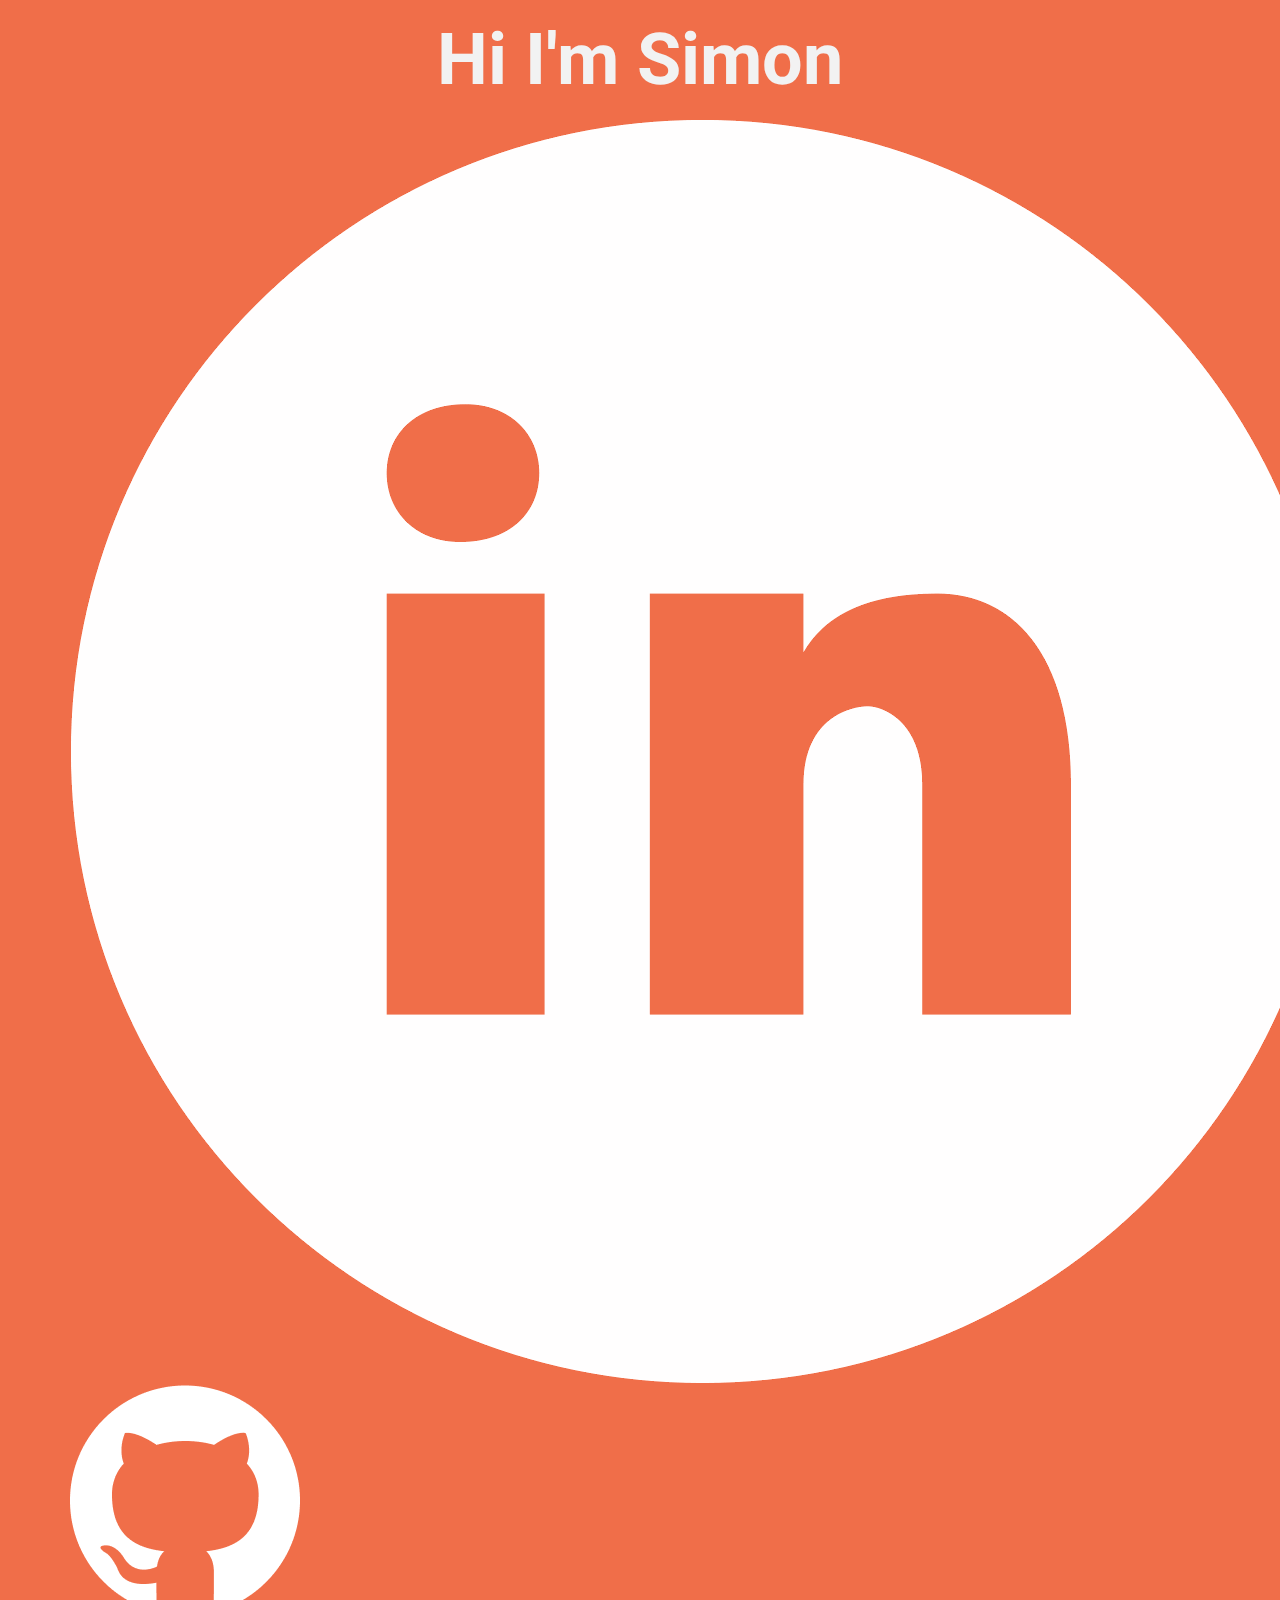
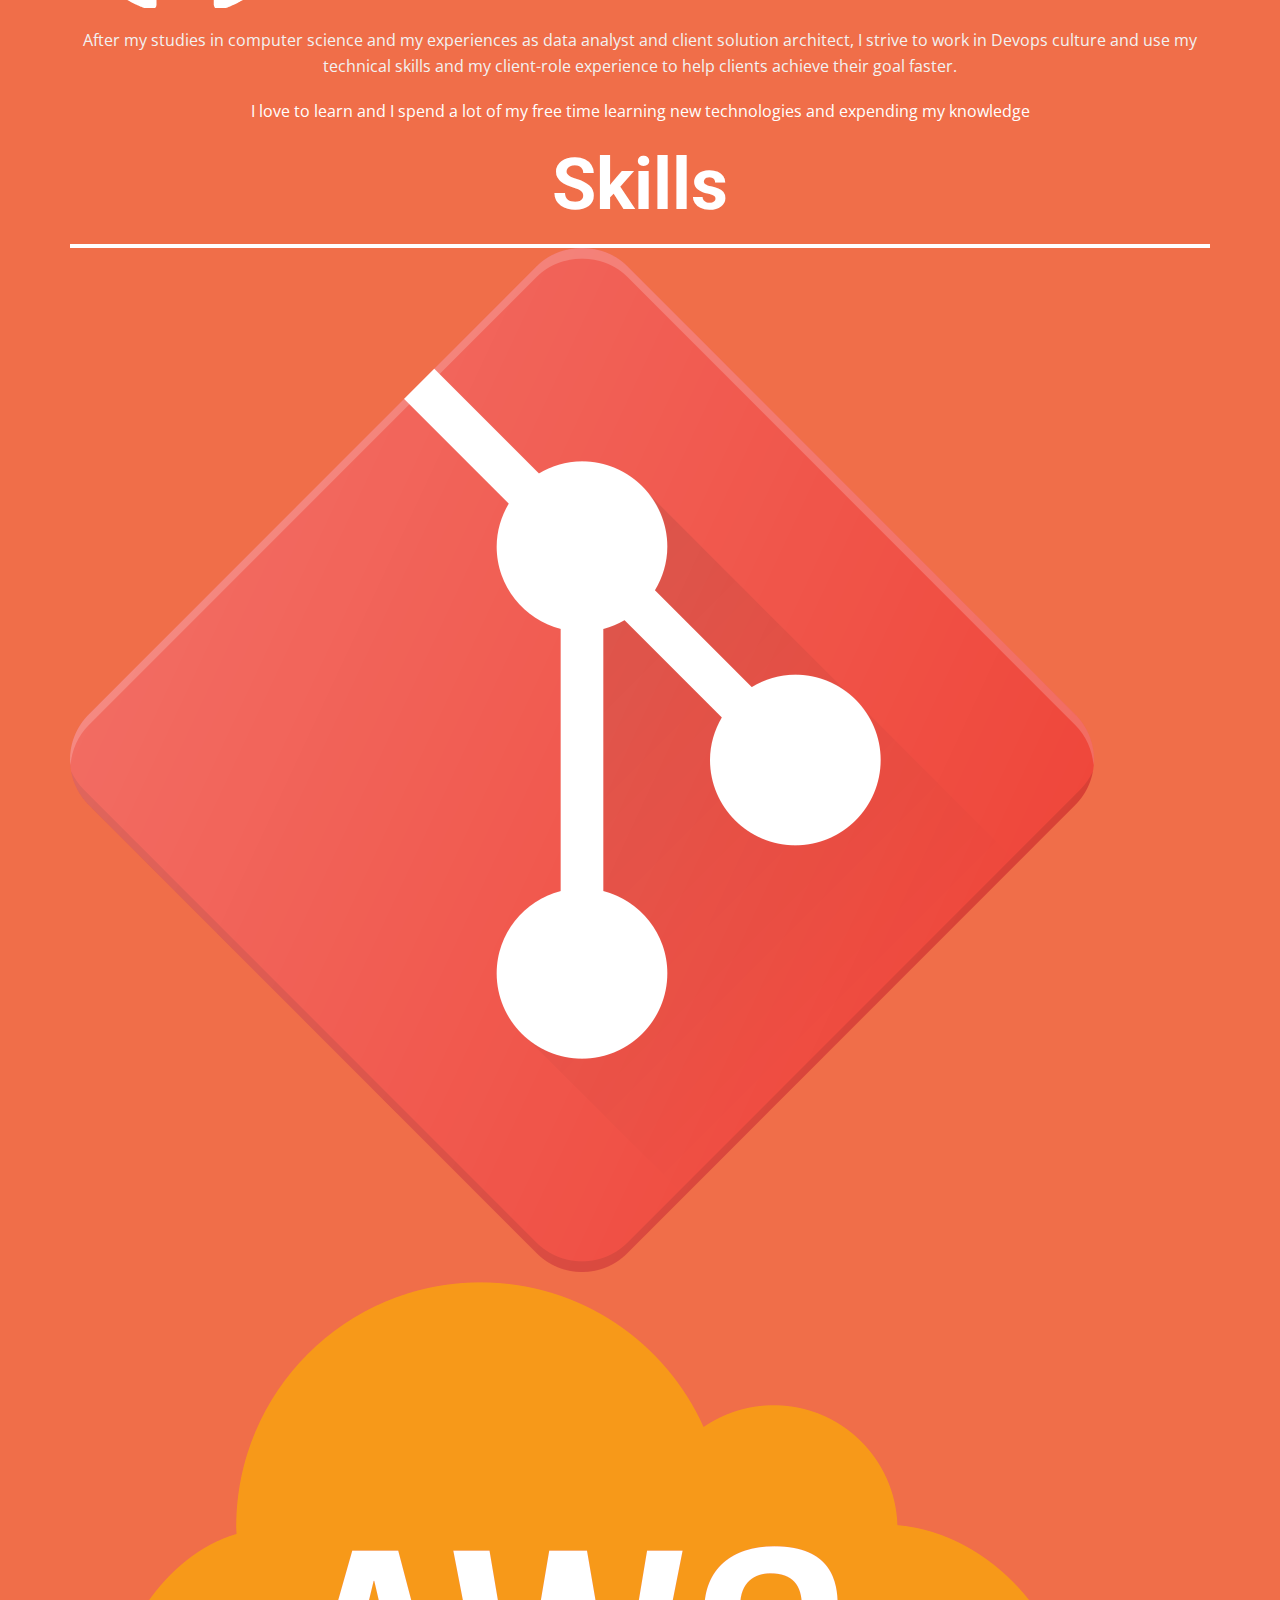
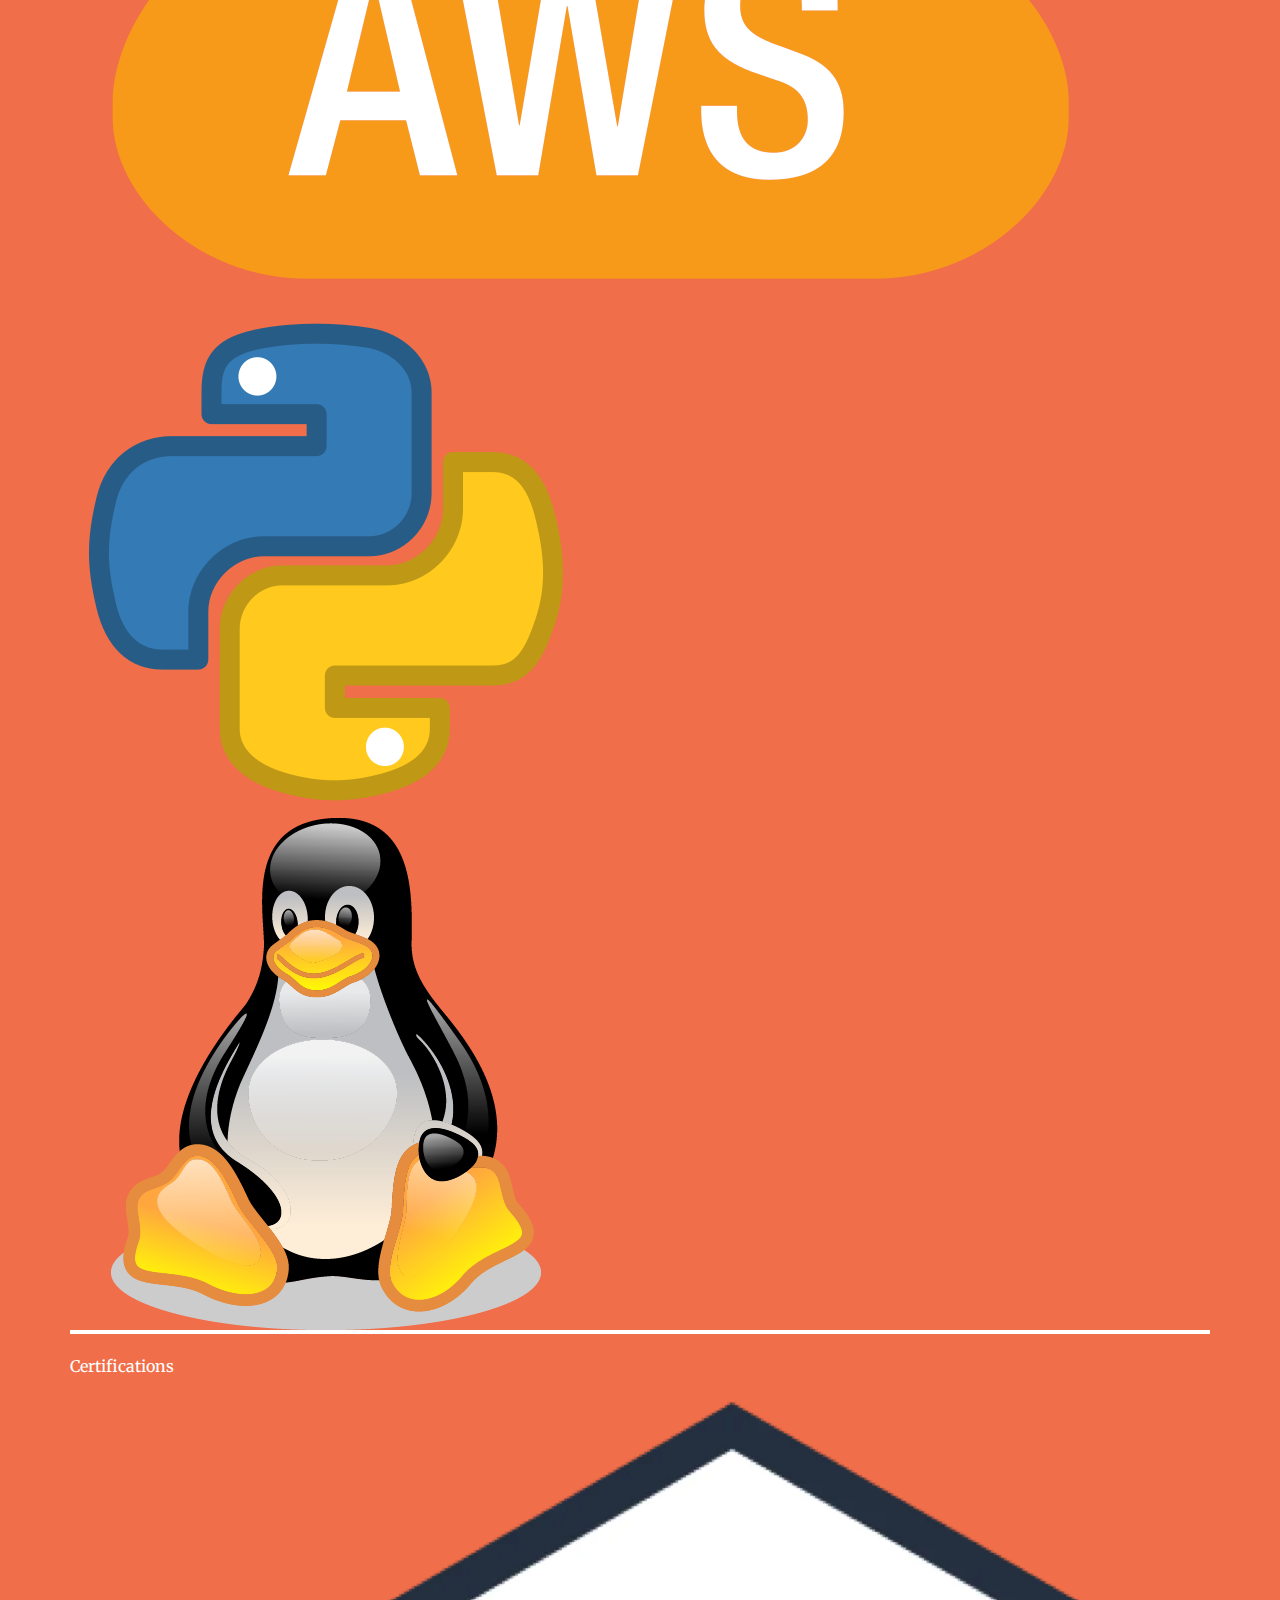
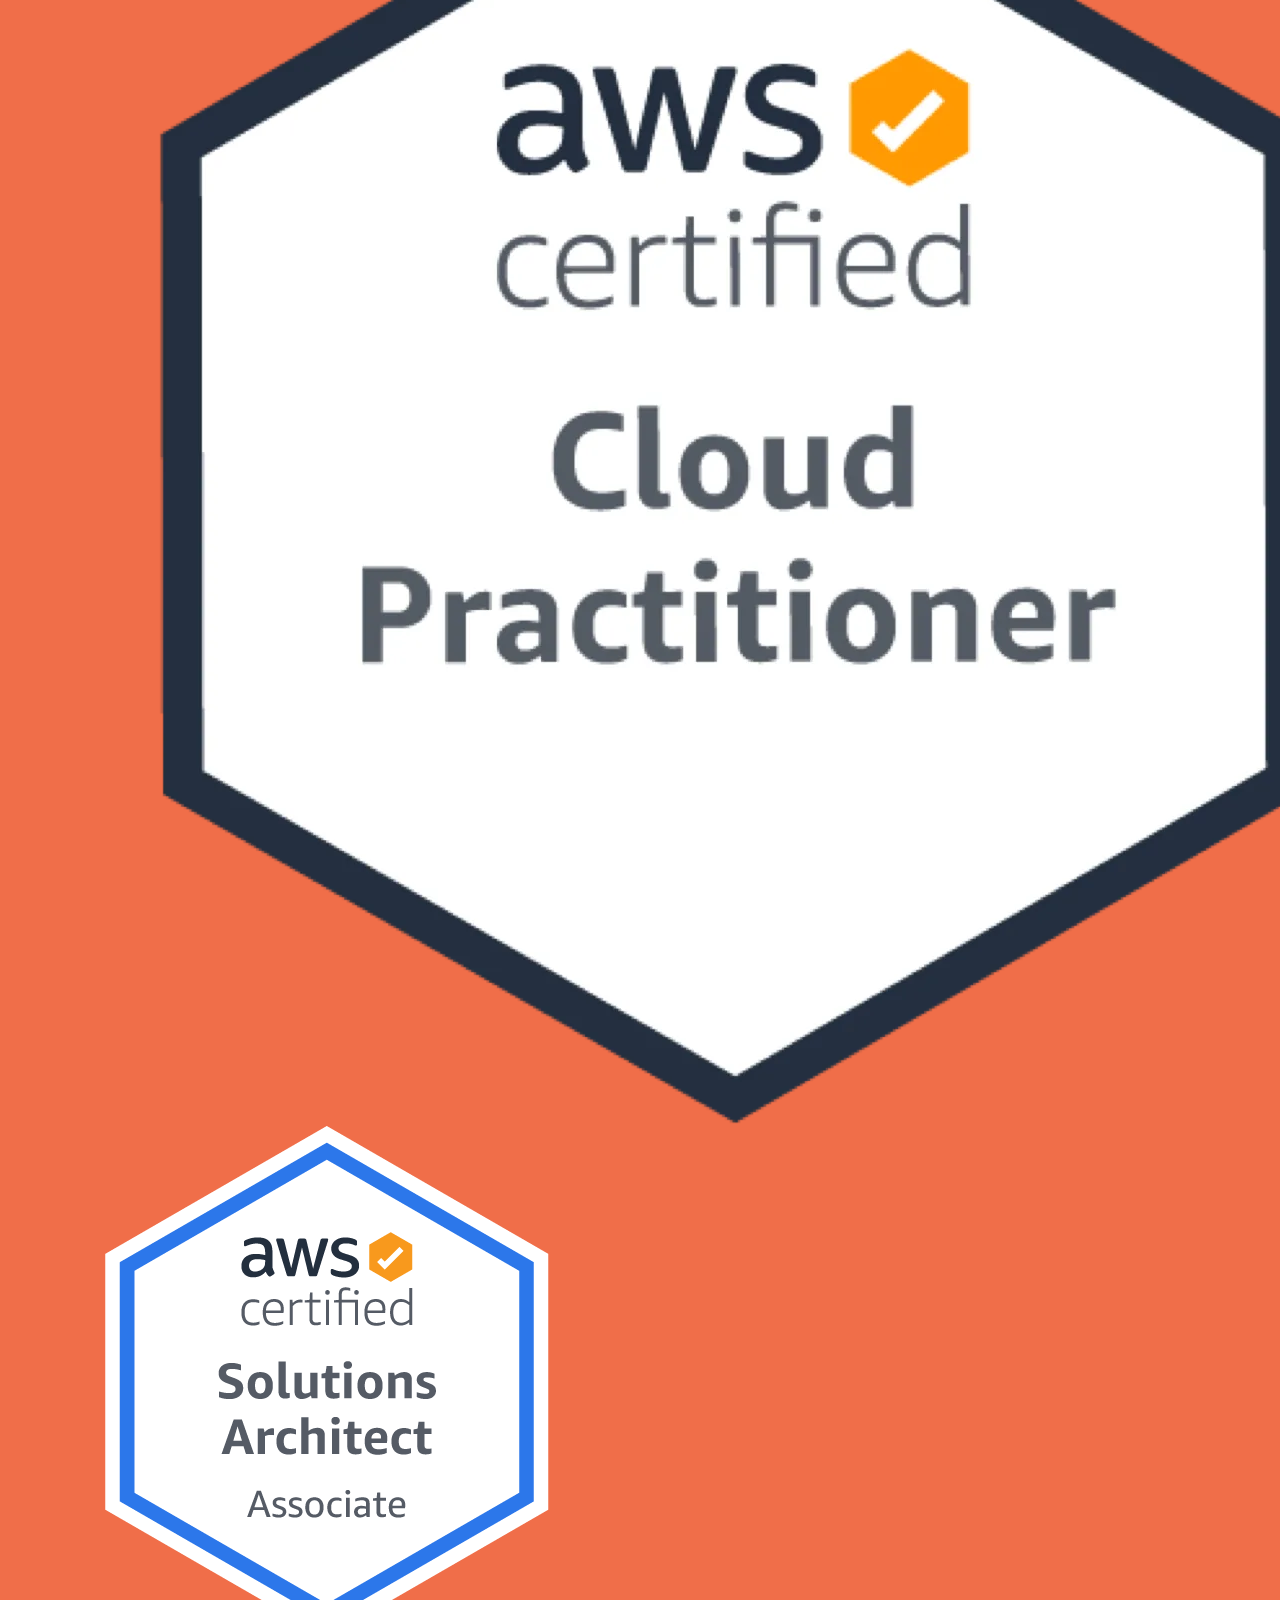
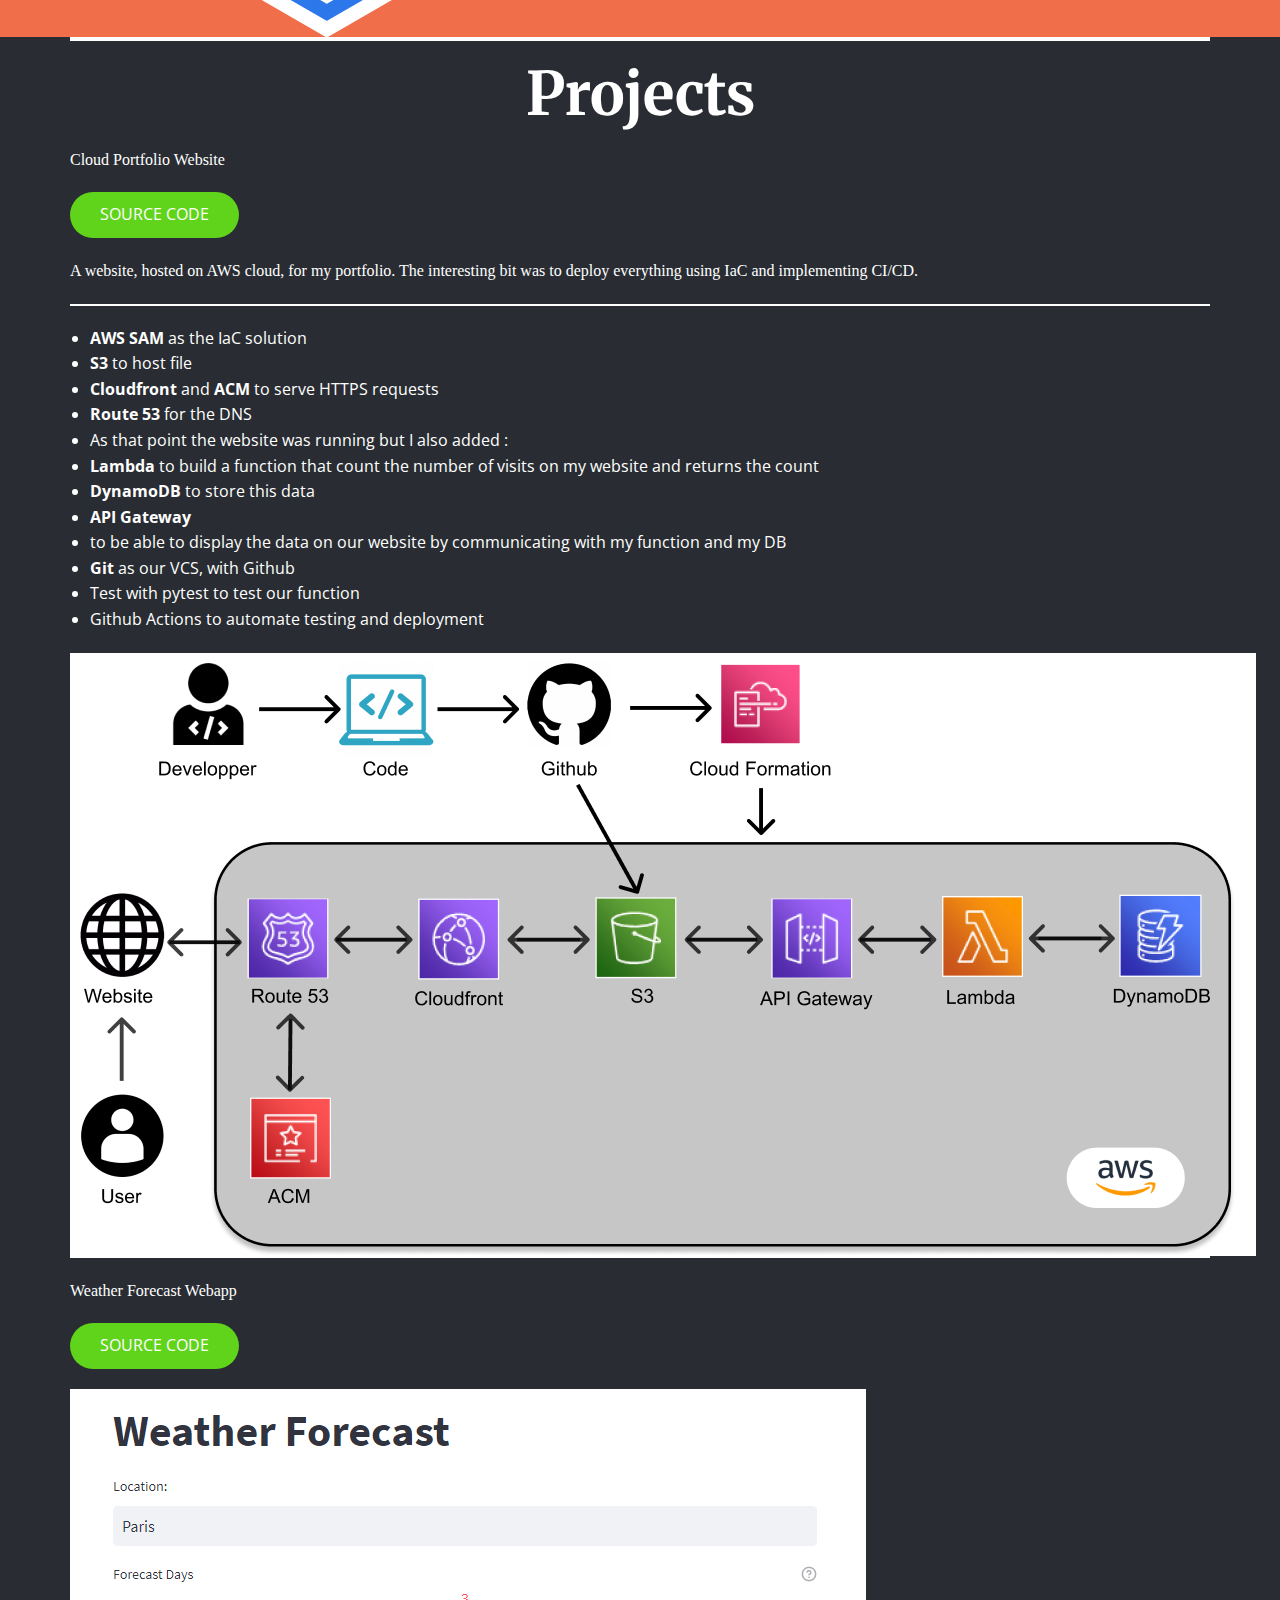
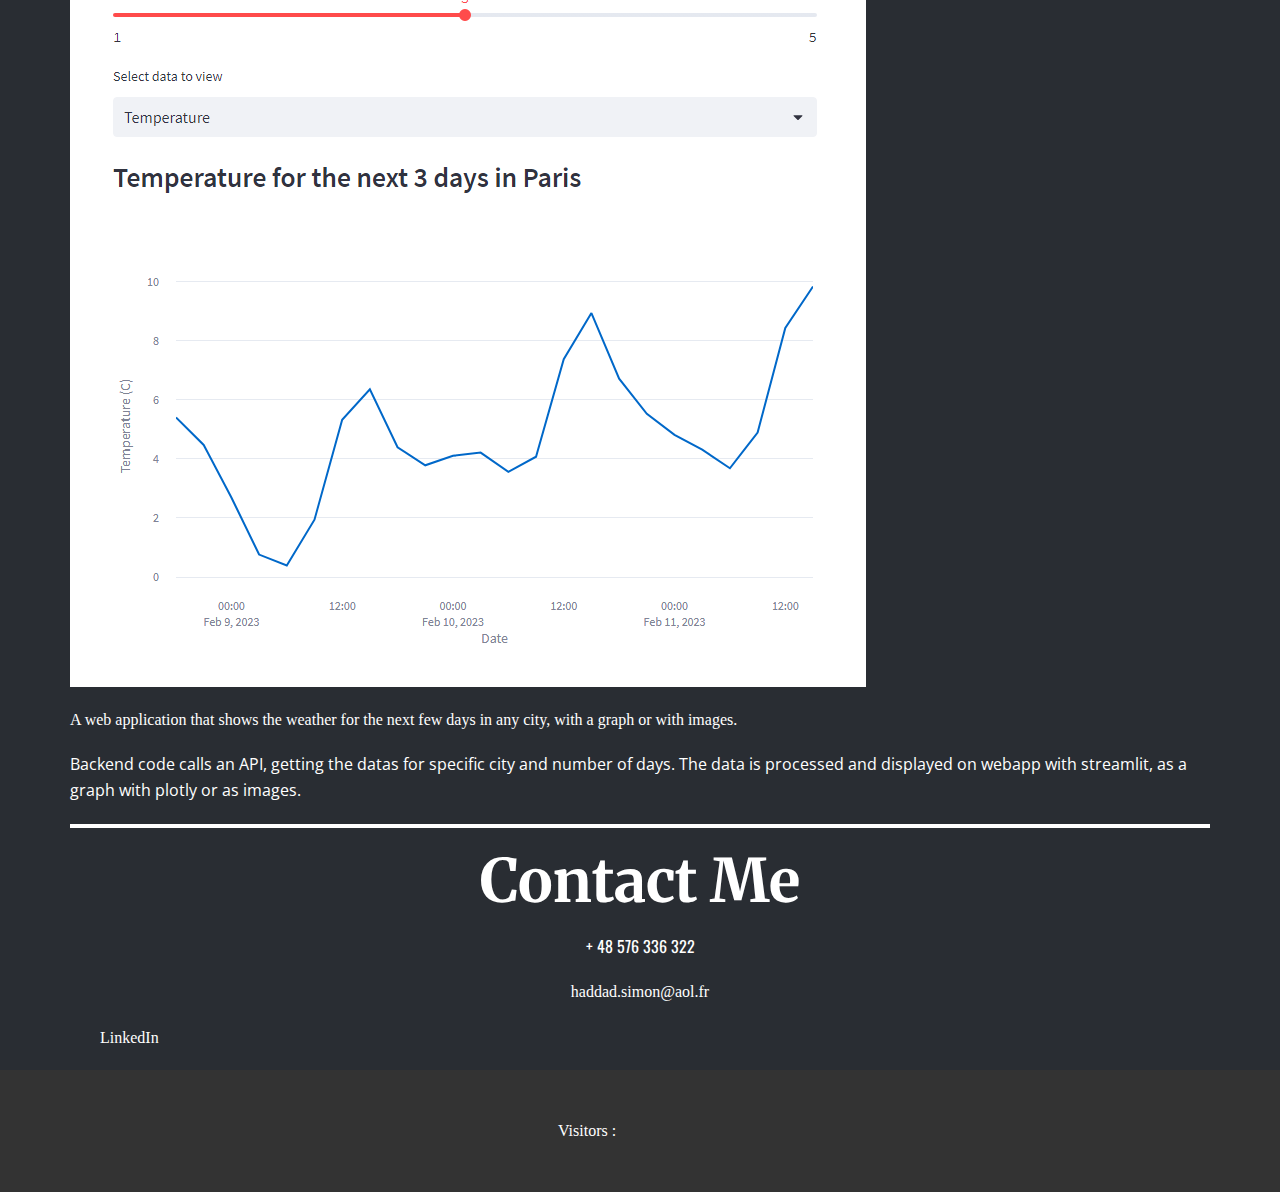
==== commit 349309eb: "update website : linux added" ====
--- a/resume-site/index.html
+++ b/resume-site/index.html
@@ -4,7 +4,7 @@
     <meta charset="utf-8">
     <meta name="keywords" content="​Hello!, ​Kalvin Piterson, My Portfolio, Testimonials, ​IT Solution Strategy Development, ​My Experties, Nam ultrices ultrices nec tortor pulvinar esteras loremips est orem., Follow us, Contact Me">
     <meta name="description" content="">
-    <title>Home</title>
+    <title>Simon | Portfolio</title>
     <link rel="stylesheet" href="nicepage.css" media="screen">
 <link rel="stylesheet" href="index.css" media="screen">
     <script class="u-script" type="text/javascript" src="jquery.js" defer=""></script>
@@ -12,23 +12,23 @@
     <meta name="generator" content="Nicepage 5.4.4, nicepage.com">
     <link id="u-theme-google-font" rel="stylesheet" href="https://fonts.googleapis.com/css?family=Roboto:100,100i,300,300i,400,400i,500,500i,700,700i,900,900i|Open+Sans:300,300i,400,400i,500,500i,600,600i,700,700i,800,800i">
     <link id="u-page-google-font" rel="stylesheet" href="https://fonts.googleapis.com/css?family=Roboto:100,100i,300,300i,400,400i,500,500i,700,700i,900,900i|Merriweather:300,300i,400,400i,700,700i,900,900i|Open+Sans:300,300i,400,400i,500,500i,600,600i,700,700i,800,800i|Oswald:200,300,400,500,600,700">
-
-
-
-
-
-
-
+    
+    
+    
+    
+    
+    
+    
     <script type="application/ld+json">{
 		"@context": "http://schema.org",
 		"@type": "Organization",
 		"name": ""
 }</script>
     <meta name="theme-color" content="#f06e49">
-    <meta property="og:title" content="Home">
+    <meta property="og:title" content="Simon | Portfolio">
     <meta property="og:type" content="website">
   <meta data-intl-tel-input-cdn-path="intlTelInput/"></head>
-  <body data-home-page="Home.html" data-home-page-title="Home" class="u-body u-palette-1-base u-xl-mode" data-lang="fr">
+  <body data-home-page="index.html" data-home-page-title="Simon | Simon" class="u-body u-palette-1-base u-xl-mode" data-lang="fr">
     <section class="u-align-center u-clearfix u-image u-section-1" id="sec-eb8a" data-animation-name="" data-animation-duration="0" data-animation-delay="0" data-animation-direction="" data-image-width="1920" data-image-height="1080">
       <div class="u-clearfix u-sheet u-sheet-1">
         <div class="u-list u-list-1">
@@ -44,6 +44,7 @@
         <img class="u-image u-image-contain u-image-default u-preserve-proportions u-image-3" src="images/git.png" alt="" data-image-width="1024" data-image-height="1024">
         <img class="u-image u-image-contain u-image-default u-image-4" src="images/AWS_Simple_Icons_AWS_Cloud.svg.png" alt="" data-image-width="1024" data-image-height="634">
         <img class="u-image u-image-contain u-image-default u-preserve-proportions u-image-5" src="images/pythonicon1.png" alt="" data-image-width="512" data-image-height="512">
+        <img class="u-image u-image-contain u-image-default u-preserve-proportions u-image-6" src="images/linux.png" alt="" data-image-width="512" data-image-height="512">
       </div>
     </section>
     <section class="u-align-center u-clearfix u-image u-section-2" id="sec-8700" data-image-width="1920" data-image-height="1080">
@@ -171,21 +172,16 @@
         </p>
       </div>
     </section>
-    
+    <script>
+        fetch('https://xf5z9o0wwh.execute-api.us-east-1.amazonaws.com/Prod/visitors_count')
+            .then(response => response.json())
+            .then((data) => {
+                document.getElementById('visitors').innerText = data.visitors
+            })
+    </script>
     
     <footer class="u-align-center u-clearfix u-footer u-grey-80 u-footer" id="sec-68bd"><div class="u-clearfix u-sheet u-valign-middle u-sheet-1">
-        <p class="u-custom-font u-font-georgia u-text u-text-default u-text-1">Visitors :</p>
+        <p class="u-custom-font u-font-georgia u-text u-text-default u-text-1">Visitors :<span id="visitors" /></p>
       </div></footer>
-    <section class="u-backlink u-clearfix u-grey-80">
-      <a class="u-link" href="https://nicepage.com/website-templates" target="_blank">
-        <span>Website Templates</span>
-      </a>
-      <p class="u-text">
-        <span>created with</span>
-      </p>
-      <a class="u-link" href="https://nicepage.site" target="_blank">
-        <span>Best Website Builder</span>
-      </a>. 
-    </section>
   
 </body></html>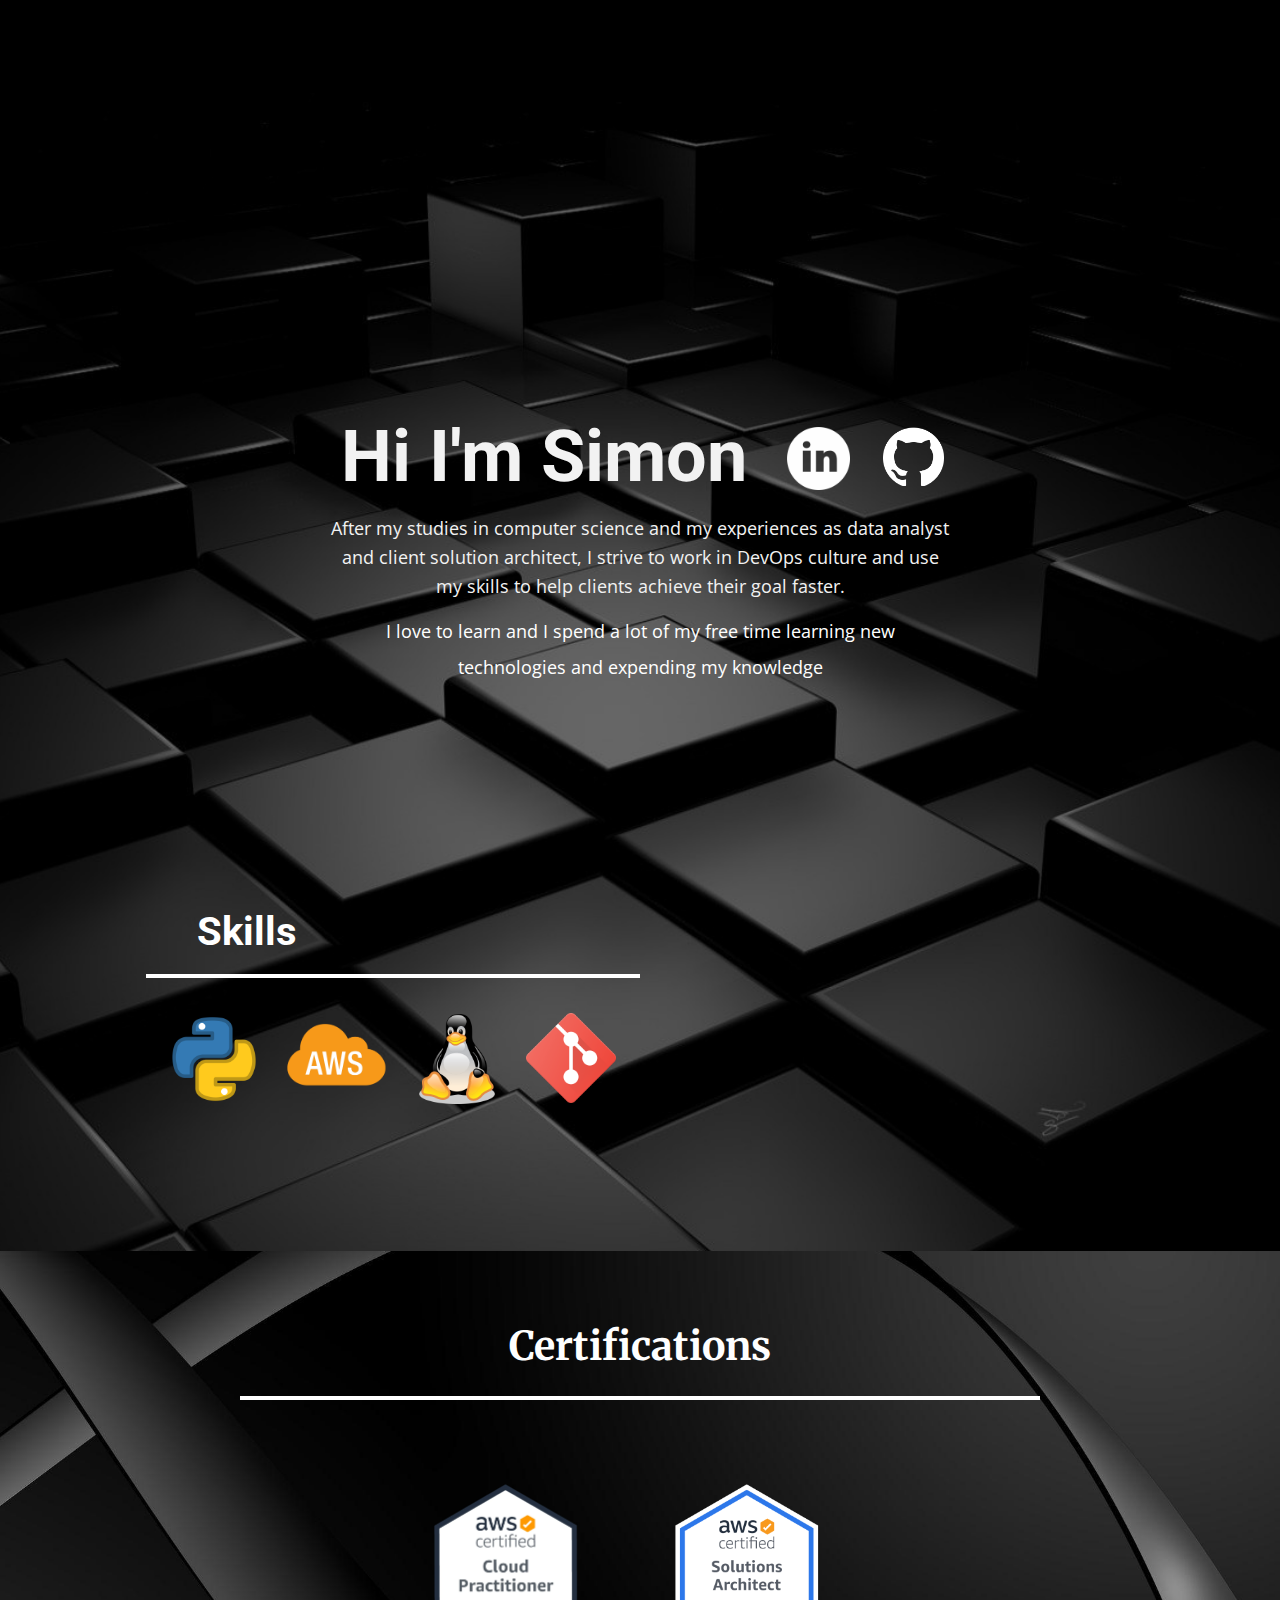
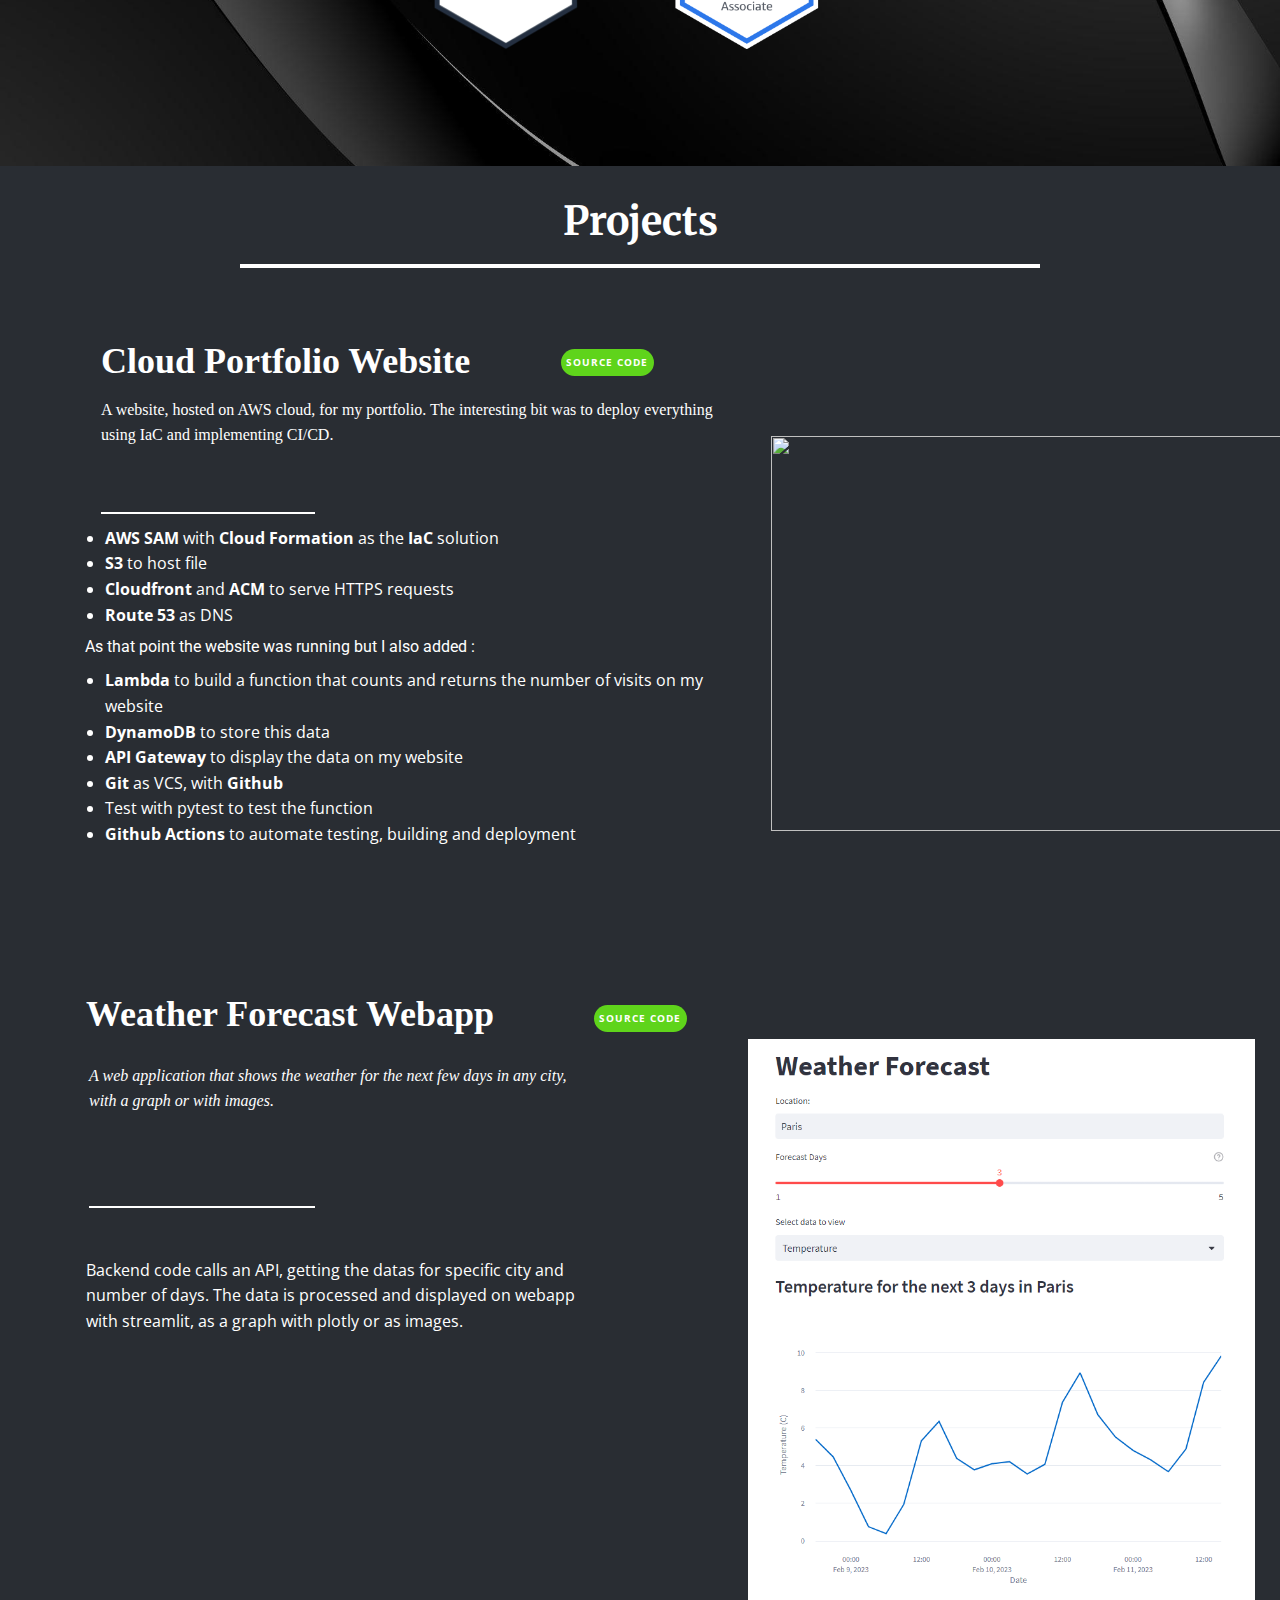
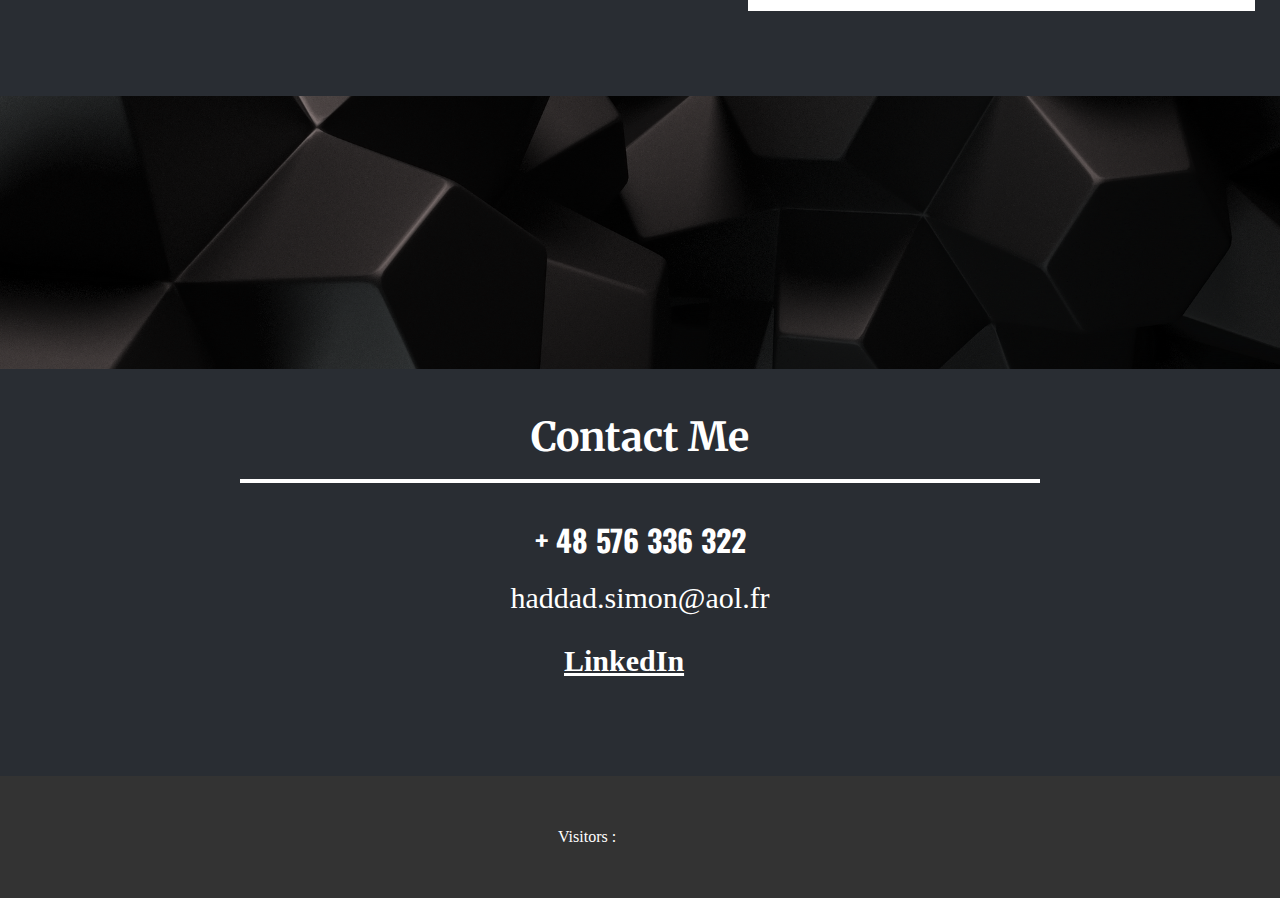
==== commit f5871158: "update text content" ====
--- a/resume-site/index.html
+++ b/resume-site/index.html
@@ -25,10 +25,10 @@
 		"name": ""
 }</script>
     <meta name="theme-color" content="#f06e49">
-    <meta property="og:title" content="Simon | Portfolio">
+    <meta property="og:title" content="Home">
     <meta property="og:type" content="website">
   <meta data-intl-tel-input-cdn-path="intlTelInput/"></head>
-  <body data-home-page="index.html" data-home-page-title="Simon | Simon" class="u-body u-palette-1-base u-xl-mode" data-lang="fr">
+  <body data-home-page="index.html" data-home-page-title="Home" class="u-body u-palette-1-base u-xl-mode" data-lang="fr">
     <section class="u-align-center u-clearfix u-image u-section-1" id="sec-eb8a" data-animation-name="" data-animation-duration="0" data-animation-delay="0" data-animation-direction="" data-image-width="1920" data-image-height="1080">
       <div class="u-clearfix u-sheet u-sheet-1">
         <div class="u-list u-list-1">
@@ -37,7 +37,7 @@
         <h1 class="u-align-center-lg u-align-center-xl u-align-left-md u-align-left-sm u-align-left-xs u-custom-font u-font-roboto u-text u-text-grey-5 u-text-1" data-animation-out="0">Hi I'm Simon</h1>
         <img class="u-image u-image-contain u-image-default u-preserve-proportions u-image-1" src="images/linkedin1.png" alt="" data-image-width="1264" data-image-height="1264" data-href="https://www.linkedin.com/in/simon-haddad-gervais-30ba87216/" data-target="_blank">
         <img class="u-image u-image-contain u-image-default u-preserve-proportions u-image-2" src="images/github-mark-white.png" alt="" data-image-width="230" data-image-height="225" data-href="https://github.com/simonhaddadgervais?tab=repositories" data-target="_blank">
-        <p class="u-align-center u-text u-text-grey-5 u-text-2" data-animation-out="0">After my studies in computer science and my experiences as data analyst and client solution architect, I strive to work in Devops culture and use my technical skills and my client-role experience to help clients achieve their goal faster.</p>
+        <p class="u-align-center u-text u-text-grey-5 u-text-2" data-animation-out="0">After my studies in computer science and my experiences as data analyst and client solution architect, I strive to work in DevOps culture and use my skills to help clients achieve their goal faster.</p>
         <p class="u-align-center u-text u-text-white u-text-3" data-lang-en="​I’m a digital designer in love with photography, painting and discovering new worlds and cultures. ​Ut enim ad minim veniam, quis nostrud exercitation ullamco laboris nisi ut aliquip ex ea commodo consequat. Duis aute irure dolor. " data-animation-out="0">I love to learn and I spend a lot of my free time learning new technologies and expending m​y knowledge</p>
         <h1 class="u-align-center-sm u-align-center-xl u-align-center-xs u-align-left-lg u-align-left-md u-text u-text-white u-text-4" data-animation-out="0">Skill​s </h1>
         <div class="u-border-4 u-border-white u-line u-line-horizontal u-line-1" data-animation-out="0"></div>
@@ -78,19 +78,39 @@
       
       <div class="u-clearfix u-sheet u-sheet-1">
         <div class="u-absolute-hcenter u-border-4 u-border-white u-line u-line-horizontal u-line-1"></div>
-        <h2 class="u-align-center u-custom-font u-font-merriweather u-text u-text-1" data-lang-en="My Portfolio">Projects</h2>
-        <p class="u-align-center-lg u-align-center-md u-align-center-xl u-align-left-sm u-align-left-xs u-custom-font u-font-georgia u-text u-text-default-lg u-text-default-xl u-text-2">Cloud Portfolio Website&nbsp;</p>
+        <ul class="u-align-left-xs u-hidden-lg u-hidden-md u-hidden-sm u-hidden-xl u-text u-text-1">
+          <li>
+            <span style="font-weight: 700;">Lambda </span>to build a function that counts and returns the number of visits on my website
+          </li>
+          <li>
+            <span style="font-weight: 700;">DynamoDB </span>to store this data
+          </li>
+          <li>
+            <span style="font-weight: 700;">API </span>
+            <span style="font-weight: 700;">Gateway </span>to display the data on my website
+          </li>
+          <li>
+            <span style="font-weight: 700;">Git </span>as VCS, with <span style="font-weight: 700;">Github</span>
+          </li>
+          <li>Test with pytest to test the function</li>
+          <li>
+            <span style="font-weight: 700;">Github </span>
+            <span style="font-weight: 700;">Actions </span>to automate testing, build and deployment 
+          </li>
+        </ul>
+        <h2 class="u-align-center u-custom-font u-font-merriweather u-text u-text-2" data-lang-en="My Portfolio">Projects</h2>
+        <p class="u-align-center-lg u-align-center-md u-align-center-xl u-align-left-sm u-align-left-xs u-custom-font u-font-georgia u-text u-text-default-lg u-text-default-xl u-text-3">Cloud Portfolio Website&nbsp;</p>
         <a href="https://github.com/simonhaddadgervais/cloudresume" class="u-border-none u-btn u-btn-round u-button-style u-custom-color-3 u-hover-custom-color-4 u-radius-50 u-btn-1" target="_blank">SOURCE CODE<br>
         </a>
-        <p class="u-align-left u-custom-font u-font-georgia u-text u-text-3">A website, hosted on AWS cloud, for my portfolio. The interesting bit was to deploy everything using IaC and implementing CI/CD.</p>
+        <p class="u-align-left u-custom-font u-font-georgia u-text u-text-4">A website, hosted on AWS cloud, for my portfolio. The interesting bit was to deploy everything using IaC and implementing CI/CD.</p>
         <div class="u-expanded-width u-list u-list-1">
           <div class="u-repeater u-repeater-1"></div>
         </div>
+        <img class="u-image u-image-contain u-image-default u-image-1" src="images/resume-design1.png" alt="" data-image-width="1234" data-image-height="653">
         <div class="u-border-2 u-border-white u-line u-line-horizontal u-line-2"></div>
-        <ul class="u-align-left u-text u-text-4">
-          <li>
-            <span style="font-weight: 700;">AWS SAM</span>
-            <span style="background-color: #292d33; color: #ffffff; font-family: 'Open Sans',sans-serif;"> as the IaC solution</span>
+        <ul class="u-align-left u-text u-text-5">
+          <li>
+            <span style="font-weight: 700;">AWS SAM</span>&nbsp;with <span style="font-weight: 700;">Cloud Formation</span> as the <span style="font-weight: 700;">IaC</span> solution
           </li>
           <li>
             <span style="font-weight: 700;">S3</span> to host file
@@ -99,26 +119,29 @@
             <span style="font-weight: 700;">Cloudfront</span> and <span style="font-weight: 700;">ACM</span> to serve HTTPS requests
           </li>
           <li>
-            <span style="font-weight: 700;">Route 53</span> for the DNS
-          </li>
-          <li>As that point the website was running but I also added :</li>
-          <li>
-            <span style="font-weight: 700;">Lambda</span> to build a function that count the number of visits on my website and returns the count
+            <span style="font-weight: 700;">Route 53</span>&nbsp;as DNS
+          </li>
+        </ul>
+        <h5 class="u-align-left u-text u-text-6"> As that point the website was running but I also added :</h5>
+        <ul class="u-align-left u-hidden-xs u-text u-text-7">
+          <li>
+            <span style="font-weight: 700;">Lambda</span>
+            <span style="background-color: #292d33; color: #ffffff; font-family: 'Open Sans',sans-serif;"> to build a function that counts and returns the number of visits on my website</span>
           </li>
           <li>
             <span style="font-weight: 700;">DynamoDB</span> to store this data
           </li>
           <li>
-            <span style="font-weight: 700;">API Gateway</span>
-          </li>
-          <li>to be able to display the data on our website by communicating with my function and my DB</li>
-          <li>
-            <span style="font-weight: 700;">Git</span> as our VCS, with Github
-          </li>
-          <li>Test with pytest to test our function</li>
-          <li>Github Actions to automate testing and deployment</li>
+            <span style="font-weight: 700;">API Gateway&nbsp;</span>to display the data on my website
+          </li>
+          <li>
+            <span style="font-weight: 700;">Git</span> as VCS, with <span style="font-weight: 700;">Github</span>
+          </li>
+          <li>Test with pytest to test the function</li>
+          <li>
+            <span style="font-weight: 700;">Github Actions</span> to automate testing, building and deployment
+          </li>
         </ul>
-        <img class="u-image u-image-contain u-image-default u-image-1" src="images/resume-design.png" alt="" data-image-width="1186" data-image-height="603">
       </div>
     </section>
     <section class="u-align-center u-clearfix u-palette-5-dark-3 u-section-4" id="carousel_8992">
@@ -183,5 +206,6 @@
     <footer class="u-align-center u-clearfix u-footer u-grey-80 u-footer" id="sec-68bd"><div class="u-clearfix u-sheet u-valign-middle u-sheet-1">
         <p class="u-custom-font u-font-georgia u-text u-text-default u-text-1">Visitors :<span id="visitors" /></p>
       </div></footer>
+
   
 </body></html>--- a/resume-site/index.css
+++ b/resume-site/index.css
@@ -0,0 +1,1977 @@
+ .u-section-1 {
+  background-image: url("images/blackbackground.jpg");
+  background-position: 50% 50%;
+}
+
+.u-section-1 .u-sheet-1 {
+  min-height: 1251px;
+}
+
+.u-section-1 .u-list-1 {
+  grid-auto-rows: 100%;
+  width: 367px;
+  margin: 87px auto 0;
+}
+
+.u-section-1 .u-repeater-1 {
+  grid-gap: 0px 0px;
+}
+
+.u-section-1 .u-text-1 {
+  font-size: 4.5rem;
+  margin: 330px 443px 0 251px;
+}
+
+.u-section-1 .u-image-1 {
+  width: 63px;
+  height: 63px;
+  margin: -69px 360px 0 auto;
+}
+
+.u-section-1 .u-image-2 {
+  width: 61px;
+  height: 59px;
+  margin: -63px 266px 0 auto;
+}
+
+.u-section-1 .u-text-2 {
+  font-size: 1.125rem;
+  width: 621px;
+  margin: 28px auto 0;
+}
+
+.u-section-1 .u-text-3 {
+  line-height: 2;
+  font-size: 1.125rem;
+  width: 557px;
+  margin: 12px auto 0;
+}
+
+.u-section-1 .u-text-4 {
+  font-size: 2.5rem;
+  background-image: none;
+  font-weight: bold;
+  margin: 225px 786px 0 0;
+}
+
+.u-section-1 .u-line-1 {
+  width: 494px;
+  transform-origin: left center 0px;
+  margin: 20px auto 0 76px;
+}
+
+.u-section-1 .u-image-3 {
+  width: 90px;
+  height: 90px;
+  margin: 35px auto 0 456px;
+}
+
+.u-section-1 .u-image-4 {
+  width: 105px;
+  height: 95px;
+  margin: -95px auto 0 213px;
+}
+
+.u-section-1 .u-image-5 {
+  width: 90px;
+  height: 90px;
+  margin: -89px auto 0 99px;
+}
+
+.u-section-1 .u-image-6 {
+  width: 90px;
+  height: 90px;
+  margin: -90px auto 60px 342px;
+}
+
+@media (max-width: 1199px) {
+  .u-section-1 .u-sheet-1 {
+    min-height: 1043px;
+  }
+
+  .u-section-1 .u-repeater-1 {
+    grid-template-columns: repeat(undefined, NaN%);
+  }
+
+  .u-section-1 .u-text-1 {
+    font-size: 3.75rem;
+    --animation-custom_in-translate_x: 0px;
+    --animation-custom_in-translate_y: 0px;
+    --animation-custom_in-opacity: 0;
+    --animation-custom_in-rotate: 0deg;
+    --animation-custom_in-scale: 1;
+    width: auto;
+    margin-top: 291px;
+    margin-right: 386px;
+    margin-left: 125px;
+  }
+
+  .u-section-1 .u-image-1 {
+    --animation-custom_in-translate_x: -400px;
+    --animation-custom_in-translate_y: 0px;
+    --animation-custom_in-opacity: 0;
+    --animation-custom_in-rotate: 180deg;
+    --animation-custom_in-scale: 1;
+    margin-top: -66px;
+    margin-right: 317px;
+  }
+
+  .u-section-1 .u-image-2 {
+    --animation-custom_in-translate_x: -400px;
+    --animation-custom_in-translate_y: 0px;
+    --animation-custom_in-opacity: 0;
+    --animation-custom_in-rotate: 180deg;
+    --animation-custom_in-scale: 1;
+    margin-right: 225px;
+  }
+
+  .u-section-1 .u-text-2 {
+    font-size: 1.25rem;
+    --animation-custom_in-translate_x: -300px;
+    --animation-custom_in-translate_y: 0px;
+    --animation-custom_in-opacity: 0;
+    --animation-custom_in-rotate: 0deg;
+    --animation-custom_in-scale: 1;
+    width: 676px;
+    margin-top: 29px;
+  }
+
+  .u-section-1 .u-text-3 {
+    font-size: 1.25rem;
+    --animation-custom_in-translate_x: 300px;
+    --animation-custom_in-translate_y: 0px;
+    --animation-custom_in-opacity: 0;
+    --animation-custom_in-rotate: 0deg;
+    --animation-custom_in-scale: 1;
+    width: auto;
+    margin-top: 17px;
+    margin-right: 197px;
+    margin-left: 164px;
+  }
+
+  .u-section-1 .u-text-4 {
+    --animation-custom_in-translate_x: 0px;
+    --animation-custom_in-translate_y: 300px;
+    --animation-custom_in-opacity: 0;
+    --animation-custom_in-rotate: 0deg;
+    --animation-custom_in-scale: 1;
+    width: auto;
+    margin-top: 104px;
+    margin-right: 491px;
+    margin-left: 96px;
+  }
+
+  .u-section-1 .u-line-1 {
+    width: 450px;
+    --animation-custom_in-translate_x: -200px;
+    --animation-custom_in-translate_y: 0px;
+    --animation-custom_in-opacity: 0;
+    --animation-custom_in-rotate: 0deg;
+    --animation-custom_in-scale: 1;
+    height: 4px;
+    margin-top: 11px;
+    margin-left: 79px;
+  }
+
+  .u-section-1 .u-image-3 {
+    width: 75px;
+    height: 75px;
+    margin-top: 27px;
+    margin-left: auto;
+  }
+
+  .u-section-1 .u-image-4 {
+    width: 94px;
+    height: 85px;
+    margin-top: -77px;
+    margin-left: 201px;
+  }
+
+  .u-section-1 .u-image-5 {
+    width: 75px;
+    height: 75px;
+    margin-top: -82px;
+    margin-left: 96px;
+  }
+
+  .u-section-1 .u-image-6 {
+    width: 75px;
+    height: 75px;
+    margin-top: -75px;
+    margin-left: 325px;
+  }
+}
+
+@media (max-width: 991px) {
+  .u-section-1 .u-sheet-1 {
+    min-height: 799px;
+  }
+
+  .u-section-1 .u-repeater-1 {
+    grid-template-columns: 100%;
+  }
+
+  .u-section-1 .u-text-1 {
+    font-size: 3rem;
+    margin-top: 166px;
+    margin-right: 347px;
+    margin-left: 82px;
+  }
+
+  .u-section-1 .u-image-1 {
+    width: 45px;
+    height: 45px;
+    margin-top: -45px;
+    margin-right: 295px;
+  }
+
+  .u-section-1 .u-image-2 {
+    width: 47px;
+    height: 45px;
+    margin-top: -45px;
+    margin-right: 228px;
+  }
+
+  .u-section-1 .u-text-2 {
+    font-size: 1rem;
+    width: auto;
+    margin-top: 16px;
+    margin-left: 50px;
+    margin-right: 50px;
+  }
+
+  .u-section-1 .u-text-3 {
+    font-size: 1rem;
+    margin-top: 16px;
+    margin-left: 40px;
+    margin-right: 40px;
+  }
+
+  .u-section-1 .u-text-4 {
+    font-size: 1.875rem;
+    margin-top: 124px;
+    margin-right: 402px;
+    margin-left: 92px;
+  }
+
+  .u-section-1 .u-line-1 {
+    width: 300px;
+    margin-top: 16px;
+  }
+
+  .u-section-1 .u-image-3 {
+    width: 50px;
+    height: 50px;
+    margin-top: 16px;
+    margin-left: 321px;
+  }
+
+  .u-section-1 .u-image-4 {
+    width: 61px;
+    height: 50px;
+    margin-top: -50px;
+    margin-left: 166px;
+  }
+
+  .u-section-1 .u-image-5 {
+    width: 50px;
+    height: 50px;
+    margin-top: -50px;
+  }
+
+  .u-section-1 .u-image-6 {
+    width: 50px;
+    height: 50px;
+    margin-top: -50px;
+    margin-left: 249px;
+  }
+}
+
+@media (max-width: 767px) {
+  .u-section-1 .u-sheet-1 {
+    min-height: 723px;
+  }
+
+  .u-section-1 .u-list-1 {
+    margin-top: 0;
+  }
+
+  .u-section-1 .u-text-1 {
+    font-size: 2.25rem;
+    margin-top: 282px;
+    margin-right: 246px;
+    margin-left: 77px;
+  }
+
+  .u-section-1 .u-image-1 {
+    width: 40px;
+    height: 40px;
+    margin-top: -38px;
+    margin-right: 200px;
+  }
+
+  .u-section-1 .u-image-2 {
+    width: 40px;
+    height: 38px;
+    margin-top: -40px;
+    margin-right: 144px;
+  }
+
+  .u-section-1 .u-text-2 {
+    font-size: 0.75rem;
+    margin-top: 27px;
+    margin-left: 37px;
+    margin-right: 37px;
+  }
+
+  .u-section-1 .u-text-3 {
+    font-size: 0.75rem;
+    margin-top: 11px;
+    margin-left: 13px;
+    margin-right: 13px;
+  }
+
+  .u-section-1 .u-text-4 {
+    font-size: 1.5rem;
+    width: 351px;
+    margin-top: 106px;
+    margin-left: auto;
+    margin-right: auto;
+  }
+
+  .u-section-1 .u-line-1 {
+    margin-top: 6px;
+    margin-left: auto;
+  }
+
+  .u-section-1 .u-image-3 {
+    width: 40px;
+    height: 40px;
+    margin-top: 13px;
+    margin-right: 155px;
+    margin-left: auto;
+  }
+
+  .u-section-1 .u-image-4 {
+    width: 49px;
+    height: 41px;
+    margin-top: -40px;
+    margin-left: 207px;
+  }
+
+  .u-section-1 .u-image-5 {
+    width: 40px;
+    height: 40px;
+    margin-top: -40px;
+    margin-left: 142px;
+  }
+
+  .u-section-1 .u-image-6 {
+    width: 40px;
+    height: 40px;
+    margin-top: -41px;
+    margin-right: 220px;
+    margin-left: auto;
+  }
+}
+
+@media (max-width: 575px) {
+  .u-section-1 .u-sheet-1 {
+    min-height: 748px;
+  }
+
+  .u-section-1 .u-list-1 {
+    width: 340px;
+  }
+
+  .u-section-1 .u-text-1 {
+    margin-top: 254px;
+    margin-right: 116px;
+    margin-left: 13px;
+  }
+
+  .u-section-1 .u-image-1 {
+    margin-top: -39px;
+    margin-right: 63px;
+  }
+
+  .u-section-1 .u-image-2 {
+    margin-top: -41px;
+    margin-right: 13px;
+  }
+
+  .u-section-1 .u-text-2 {
+    margin-top: 22px;
+    margin-left: 0;
+    margin-right: 0;
+  }
+
+  .u-section-1 .u-text-3 {
+    margin-top: 18px;
+    margin-left: 0;
+    margin-right: 0;
+  }
+
+  .u-section-1 .u-text-4 {
+    font-size: 1.25rem;
+    width: 170px;
+    margin-top: 159px;
+  }
+
+  .u-section-1 .u-line-1 {
+    width: 200px;
+  }
+
+  .u-section-1 .u-image-3 {
+    height: 39px;
+    margin-top: 10px;
+    margin-right: 68px;
+  }
+
+  .u-section-1 .u-image-4 {
+    width: 48px;
+    height: 34px;
+    margin-top: -37px;
+    margin-left: 122px;
+  }
+
+  .u-section-1 .u-image-5 {
+    height: 39px;
+    margin-top: -36px;
+    margin-left: 72px;
+  }
+
+  .u-section-1 .u-image-6 {
+    width: 38px;
+    height: 38px;
+    margin-right: 120px;
+    margin-bottom: 56px;
+  }
+} .u-section-2 {
+  background-image: url("images/wp2908940.jpg");
+  background-position: 50% 50%;
+}
+
+.u-section-2 .u-sheet-1 {
+  min-height: 515px;
+}
+
+.u-section-2 .u-line-1 {
+  width: 800px;
+  transform-origin: left center 0px;
+  position: absolute;
+  top: 145px;
+}
+
+.u-section-2 .u-text-1 {
+  font-size: 2.5rem;
+  font-weight: 700;
+  margin: 63px auto 0;
+}
+
+.u-section-2 .u-image-1 {
+  width: 165px;
+  height: 165px;
+  margin: 106px auto 0 353px;
+}
+
+.u-section-2 .u-image-2 {
+  width: 165px;
+  height: 165px;
+  margin: -165px 381px 60px auto;
+}
+
+@media (max-width: 1199px) {
+  .u-section-2 .u-sheet-1 {
+    min-height: 458px;
+  }
+
+  .u-section-2 .u-line-1 {
+    width: 600px;
+    top: 134px;
+  }
+
+  .u-section-2 .u-text-1 {
+    width: auto;
+    margin-top: 43px;
+    margin-right: 316px;
+  }
+
+  .u-section-2 .u-image-1 {
+    margin-top: 95px;
+    margin-left: 260px;
+  }
+
+  .u-section-2 .u-image-2 {
+    margin-right: 230px;
+  }
+}
+
+@media (max-width: 991px) {
+  .u-section-2 .u-line-1 {
+    width: 400px;
+    top: 118px;
+    left: 70px;
+    margin-top: 0;
+    height: 4px;
+  }
+
+  .u-section-2 .u-text-1 {
+    margin-top: 38px;
+    margin-right: 242px;
+  }
+
+  .u-section-2 .u-image-1 {
+    width: 140px;
+    height: 140px;
+    margin-top: 74px;
+    margin-left: 160px;
+  }
+
+  .u-section-2 .u-image-2 {
+    width: 140px;
+    height: 140px;
+    margin-top: -140px;
+    margin-right: 160px;
+  }
+}
+
+@media (max-width: 767px) {
+  .u-section-2 .u-sheet-1 {
+    min-height: 353px;
+  }
+
+  .u-section-2 .u-line-1 {
+    top: 91px;
+  }
+
+  .u-section-2 .u-text-1 {
+    font-size: 1.5rem;
+    margin-top: 34px;
+    margin-right: 182px;
+  }
+
+  .u-section-2 .u-image-1 {
+    width: 90px;
+    height: 90px;
+    margin-top: 81px;
+    margin-left: 107px;
+  }
+
+  .u-section-2 .u-image-2 {
+    width: 90px;
+    height: 90px;
+    margin-top: -90px;
+    margin-right: 122px;
+  }
+}
+
+@media (max-width: 575px) {
+  .u-section-2 .u-sheet-1 {
+    min-height: 378px;
+  }
+
+  .u-section-2 .u-line-1 {
+    top: 108px;
+    left: 170px;
+    width: 250px;
+  }
+
+  .u-section-2 .u-text-1 {
+    margin-top: 66px;
+    margin-left: -4px;
+    margin-right: -4px;
+  }
+
+  .u-section-2 .u-image-1 {
+    width: 91px;
+    height: 91px;
+    margin-top: 72px;
+    margin-left: 36px;
+  }
+
+  .u-section-2 .u-image-2 {
+    width: 91px;
+    height: 91px;
+    margin-top: -91px;
+    margin-right: 49px;
+  }
+} .u-section-3 {
+  background-image: none;
+}
+
+.u-section-3 .u-sheet-1 {
+  min-height: 788px;
+}
+
+.u-section-3 .u-line-1 {
+  width: 800px;
+  transform-origin: left center 0px;
+  position: absolute;
+  top: 98px;
+  left: 178px;
+  height: 4px;
+}
+
+.u-section-3 .u-text-1 {
+  width: 340px;
+  margin-left: 0;
+  margin-right: 0;
+  margin-bottom: 60px;
+  font-size: 0.625rem;
+}
+
+.u-section-3 .u-text-2 {
+  font-size: 2.5rem;
+  margin: 33px 42px 0;
+}
+
+.u-section-3 .u-text-3 {
+  font-size: 2.25rem;
+  font-weight: 700;
+  margin: 90px auto 0 31px;
+}
+
+.u-section-3 .u-btn-1 {
+  font-weight: 700;
+  text-transform: uppercase;
+  font-size: 0.625rem;
+  letter-spacing: 1px;
+  background-image: none;
+  margin: -42px auto 0 491px;
+  padding: 5px 6px 6px 5px;
+}
+
+.u-section-3 .u-text-4 {
+  background-image: none;
+  font-size: 1rem;
+  font-style: normal;
+  margin: 21px 495px 0 31px;
+}
+
+.u-section-3 .u-list-1 {
+  margin: 13px auto 0;
+}
+
+.u-section-3 .u-repeater-1 {
+  grid-gap: 0px 0px;
+}
+
+.u-section-3 .u-image-1 {
+  width: 737px;
+  height: 395px;
+  margin: -25px -298px 0 auto;
+}
+
+.u-section-3 .u-line-2 {
+  width: 214px;
+  transform-origin: left center 0px;
+  margin: -319px auto 0 31px;
+}
+
+.u-section-3 .u-text-5 {
+  font-size: 1rem;
+  margin: 12px 511px 0 15px;
+}
+
+.u-section-3 .u-text-6 {
+  font-size: 1rem;
+  margin: 9px 511px 0 15px;
+}
+
+.u-section-3 .u-text-7 {
+  background-image: none;
+  font-size: 1rem;
+  margin: 12px 454px 60px 15px;
+}
+
+@media (max-width: 1199px) {
+  .u-section-3 .u-sheet-1 {
+    min-height: 1258px;
+  }
+
+  .u-section-3 .u-line-1 {
+    width: 600px;
+    top: 101px;
+  }
+
+  .u-section-3 .u-text-2 {
+    --animation-custom_in-translate_x: -300px;
+    --animation-custom_in-translate_y: 0px;
+    --animation-custom_in-opacity: 0;
+    --animation-custom_in-rotate: 0deg;
+    --animation-custom_in-scale: 1;
+    margin-left: 200px;
+    margin-right: 200px;
+  }
+
+  .u-section-3 .u-text-3 {
+    width: auto;
+    margin-top: 123px;
+    margin-left: 185px;
+  }
+
+  .u-section-3 .u-btn-1 {
+    margin-right: 154px;
+    margin-left: auto;
+  }
+
+  .u-section-3 .u-text-4 {
+    width: auto;
+    margin-top: 63px;
+    margin-right: 267px;
+    margin-left: 0;
+  }
+
+  .u-section-3 .u-list-1 {
+    margin-top: 0;
+    margin-right: initial;
+    margin-left: initial;
+  }
+
+  .u-section-3 .u-repeater-1 {
+    grid-template-columns: repeat(undefined, NaN%);
+  }
+
+  .u-section-3 .u-image-1 {
+    width: 704px;
+    height: 372px;
+    margin-top: 412px;
+    margin-right: auto;
+  }
+
+  .u-section-3 .u-line-2 {
+    margin-top: -705px;
+    margin-left: 21px;
+  }
+
+  .u-section-3 .u-text-5 {
+    width: auto;
+    margin-top: 7px;
+    margin-right: 314px;
+    margin-left: 12px;
+  }
+
+  .u-section-3 .u-text-6 {
+    width: auto;
+    margin-top: 10px;
+    margin-right: 305px;
+    margin-left: 21px;
+  }
+
+  .u-section-3 .u-text-7 {
+    width: auto;
+    margin-right: 0;
+    margin-left: 12px;
+  }
+}
+
+@media (max-width: 991px) {
+  .u-section-3 .u-sheet-1 {
+    min-height: 1133px;
+  }
+
+  .u-section-3 .u-line-1 {
+    width: 400px;
+    top: 91px;
+  }
+
+  .u-section-3 .u-text-2 {
+    width: 188px;
+    margin-top: 27px;
+    margin-left: auto;
+    margin-right: auto;
+  }
+
+  .u-section-3 .u-text-3 {
+    font-size: 1.875rem;
+    margin-top: 55px;
+    margin-right: 276px;
+    margin-left: 55px;
+  }
+
+  .u-section-3 .u-btn-1 {
+    margin-top: -37px;
+    margin-right: 160px;
+  }
+
+  .u-section-3 .u-text-4 {
+    margin-top: 69px;
+    margin-right: 174px;
+    margin-left: 12px;
+  }
+
+  .u-section-3 .u-list-1 {
+    margin-top: -43px;
+    margin-right: initial;
+    margin-left: initial;
+  }
+
+  .u-section-3 .u-repeater-1 {
+    grid-template-columns: 100%;
+  }
+
+  .u-section-3 .u-image-1 {
+    height: 373px;
+    margin-top: 449px;
+  }
+
+  .u-section-3 .u-line-2 {
+    width: 213px;
+    margin-top: -733px;
+    margin-left: 34px;
+  }
+
+  .u-section-3 .u-text-5 {
+    margin-top: 12px;
+    margin-right: 84px;
+    margin-left: 23px;
+  }
+
+  .u-section-3 .u-text-6 {
+    margin-top: 11px;
+    margin-right: 94px;
+    margin-left: 12px;
+  }
+
+  .u-section-3 .u-text-7 {
+    margin-top: 11px;
+    margin-left: 23px;
+  }
+}
+
+@media (max-width: 767px) {
+  .u-section-3 .u-sheet-1 {
+    min-height: 843px;
+  }
+
+  .u-section-3 .u-line-1 {
+    top: 62px;
+  }
+
+  .u-section-3 .u-text-2 {
+    font-size: 1.5rem;
+    width: 204px;
+    margin-top: 22px;
+  }
+
+  .u-section-3 .u-text-3 {
+    font-size: 1.125rem;
+    margin-top: 71px;
+    margin-right: 46px;
+    margin-left: 14px;
+  }
+
+  .u-section-3 .u-btn-1 {
+    font-size: 0.4375rem;
+    margin-top: -21px;
+    margin-right: 216px;
+    padding-top: 2px;
+    padding-bottom: 2px;
+    padding-right: 5px;
+  }
+
+  .u-section-3 .u-text-4 {
+    font-size: 0.625rem;
+    margin-top: 33px;
+    margin-left: 14px;
+    margin-right: 14px;
+  }
+
+  .u-section-3 .u-image-1 {
+    width: 540px;
+    height: 286px;
+    margin-top: 309px;
+  }
+
+  .u-section-3 .u-line-2 {
+    width: 150px;
+    margin-top: -517px;
+    margin-left: 19px;
+  }
+
+  .u-section-3 .u-text-5 {
+    font-size: 0.625rem;
+    margin-top: 11px;
+    margin-left: 0;
+    margin-right: 0;
+  }
+
+  .u-section-3 .u-text-6 {
+    font-size: 0.625rem;
+    margin-top: 7px;
+    margin-left: 0;
+    margin-right: 0;
+  }
+
+  .u-section-3 .u-text-7 {
+    font-size: 0.625rem;
+    margin-top: 7px;
+    margin-left: 0;
+  }
+}
+
+@media (max-width: 575px) {
+  .u-section-3 .u-sheet-1 {
+    min-height: 700px;
+  }
+
+  .u-section-3 .u-line-1 {
+    top: 59px;
+    width: 250px;
+    margin: 0 auto;
+  }
+
+  .u-section-3 .u-text-1 {
+    width: auto;
+    margin-top: 325px;
+    margin-bottom: 0;
+  }
+
+  .u-section-3 .u-text-2 {
+    width: 213px;
+    margin-top: -422px;
+  }
+
+  .u-section-3 .u-text-3 {
+    margin-top: 53px;
+    margin-right: 36px;
+    margin-left: 0;
+  }
+
+  .u-section-3 .u-btn-1 {
+    margin-top: -22px;
+    margin-right: 20px;
+  }
+
+  .u-section-3 .u-text-4 {
+    font-style: italic;
+    margin-top: 27px;
+    margin-right: 0;
+    margin-left: 2px;
+  }
+
+  .u-section-3 .u-list-1 {
+    margin-top: 1118px;
+    margin-right: initial;
+    margin-left: initial;
+  }
+
+  .u-section-3 .u-image-1 {
+    height: 196px;
+    width: 366px;
+    margin-top: -828px;
+    margin-left: -13px;
+    margin-right: -13px;
+  }
+
+  .u-section-3 .u-line-2 {
+    width: 136px;
+    margin-top: -446px;
+    margin-left: 15px;
+  }
+
+  .u-section-3 .u-text-5 {
+    margin-top: 7px;
+  }
+
+  .u-section-3 .u-text-6 {
+    margin-top: 15px;
+  }
+
+  .u-section-3 .u-text-7 {
+    padding-left: 0;
+    margin-top: -1338px;
+    margin-right: -16px;
+    margin-left: 16px;
+  }
+}
+
+.u-block-9632-24:not([data-block-selected]):not([data-cell-selected]),
+.u-block-9632-24:not([data-block-selected]):not([data-cell-selected]):before,
+.u-block-9632-24:not([data-block-selected]):not([data-cell-selected]) > .u-container-layout:before {
+  transition-property: fill, color, background-color, stroke-width, border-style, border-width, border-top-width, border-left-width, border-right-width, border-bottom-width, custom-border, borders, box-shadow, text-shadow, opacity, border-radius, stroke, border-color, font-size, font-style, font-weight, text-decoration, letter-spacing, transform, background-image, image-zoom, background-size, background-position;
+}
+
+.u-container-layout:hover .u-block-9632-24:not([data-block-selected]):not([data-cell-selected]) {
+  transform: translateX(0px) translateY(-5px) scale(1) !important;
+}
+
+.u-container-layout.hover .u-block-9632-24:not([data-block-selected]):not([data-cell-selected]) {
+  transform: translateX(0px) translateY(-5px) scale(1) !important;
+}
+
+.u-block-9632-25:not([data-block-selected]):not([data-cell-selected]),
+.u-block-9632-25:not([data-block-selected]):not([data-cell-selected]):before,
+.u-block-9632-25:not([data-block-selected]):not([data-cell-selected]) > .u-container-layout:before {
+  transition-property: fill, color, background-color, stroke-width, border-style, border-width, border-top-width, border-left-width, border-right-width, border-bottom-width, custom-border, borders, box-shadow, text-shadow, opacity, border-radius, stroke, border-color, font-size, font-style, font-weight, text-decoration, letter-spacing, transform, background-image, image-zoom, background-size, background-position;
+}
+
+.u-container-layout:hover .u-block-9632-25:not([data-block-selected]):not([data-cell-selected]) {
+  transform: translateX(0px) translateY(-5px) scale(1) !important;
+}
+
+.u-container-layout.hover .u-block-9632-25:not([data-block-selected]):not([data-cell-selected]) {
+  transform: translateX(0px) translateY(-5px) scale(1) !important;
+}
+
+.u-block-9632-50:not([data-block-selected]):not([data-cell-selected]),
+.u-block-9632-50:not([data-block-selected]):not([data-cell-selected]):before,
+.u-block-9632-50:not([data-block-selected]):not([data-cell-selected]) > .u-container-layout:before {
+  transition-property: fill, color, background-color, stroke-width, border-style, border-width, border-top-width, border-left-width, border-right-width, border-bottom-width, custom-border, borders, box-shadow, text-shadow, opacity, border-radius, stroke, border-color, font-size, font-style, font-weight, text-decoration, letter-spacing, transform, background-image, image-zoom, background-size, background-position;
+}
+
+.u-container-layout:hover .u-block-9632-50:not([data-block-selected]):not([data-cell-selected]) {
+  transform: translateX(0px) translateY(-5px) scale(1) !important;
+}
+
+.u-container-layout.hover .u-block-9632-50:not([data-block-selected]):not([data-cell-selected]) {
+  transform: translateX(0px) translateY(-5px) scale(1) !important;
+}
+
+.u-block-9632-35:not([data-block-selected]):not([data-cell-selected]),
+.u-block-9632-35:not([data-block-selected]):not([data-cell-selected]):before,
+.u-block-9632-35:not([data-block-selected]):not([data-cell-selected]) > .u-container-layout:before {
+  transition-property: fill, color, background-color, stroke-width, border-style, border-width, border-top-width, border-left-width, border-right-width, border-bottom-width, custom-border, borders, box-shadow, text-shadow, opacity, border-radius, stroke, border-color, font-size, font-style, font-weight, text-decoration, letter-spacing, transform, background-image, image-zoom, background-size, background-position;
+}
+
+.u-container-layout:hover .u-block-9632-35:not([data-block-selected]):not([data-cell-selected]) {
+  transform: translateX(0px) translateY(-5px) scale(1) !important;
+}
+
+.u-container-layout.hover .u-block-9632-35:not([data-block-selected]):not([data-cell-selected]) {
+  transform: translateX(0px) translateY(-5px) scale(1) !important;
+}
+
+.u-block-9632-34:not([data-block-selected]):not([data-cell-selected]),
+.u-block-9632-34:not([data-block-selected]):not([data-cell-selected]):before,
+.u-block-9632-34:not([data-block-selected]):not([data-cell-selected]) > .u-container-layout:before {
+  transition-property: fill, color, background-color, stroke-width, border-style, border-width, border-top-width, border-left-width, border-right-width, border-bottom-width, custom-border, borders, box-shadow, text-shadow, opacity, border-radius, stroke, border-color, font-size, font-style, font-weight, text-decoration, letter-spacing, transform, background-image, image-zoom, background-size, background-position;
+}
+
+.u-container-layout:hover .u-block-9632-34:not([data-block-selected]):not([data-cell-selected]) {
+  transform: translateX(0px) translateY(-5px) scale(1) !important;
+}
+
+.u-container-layout.hover .u-block-9632-34:not([data-block-selected]):not([data-cell-selected]) {
+  transform: translateX(0px) translateY(-5px) scale(1) !important;
+}
+
+.u-block-9632-51:not([data-block-selected]):not([data-cell-selected]),
+.u-block-9632-51:not([data-block-selected]):not([data-cell-selected]):before,
+.u-block-9632-51:not([data-block-selected]):not([data-cell-selected]) > .u-container-layout:before {
+  transition-property: fill, color, background-color, stroke-width, border-style, border-width, border-top-width, border-left-width, border-right-width, border-bottom-width, custom-border, borders, box-shadow, text-shadow, opacity, border-radius, stroke, border-color, font-size, font-style, font-weight, text-decoration, letter-spacing, transform, background-image, image-zoom, background-size, background-position;
+}
+
+.u-container-layout:hover .u-block-9632-51:not([data-block-selected]):not([data-cell-selected]) {
+  transform: translateX(0px) translateY(-5px) scale(1) !important;
+}
+
+.u-container-layout.hover .u-block-9632-51:not([data-block-selected]):not([data-cell-selected]) {
+  transform: translateX(0px) translateY(-5px) scale(1) !important;
+}
+
+.u-block-9632-56:not([data-block-selected]):not([data-cell-selected]),
+.u-block-9632-56:not([data-block-selected]):not([data-cell-selected]):before,
+.u-block-9632-56:not([data-block-selected]):not([data-cell-selected]) > .u-container-layout:before {
+  transition-property: fill, color, background-color, stroke-width, border-style, border-width, border-top-width, border-left-width, border-right-width, border-bottom-width, custom-border, borders, box-shadow, text-shadow, opacity, border-radius, stroke, border-color, font-size, font-style, font-weight, text-decoration, letter-spacing, transform, background-image, background-size, background-position;
+}
+
+.u-block-9632-56:not([data-block-selected]):not([data-cell-selected]).u-block-9632-56:not([data-block-selected]):not([data-cell-selected]).u-block-9632-56:not([data-block-selected]):not([data-cell-selected]):hover:before {
+  background-color: #333129 !important;
+}
+
+.u-block-9632-62:not([data-block-selected]):not([data-cell-selected]),
+.u-block-9632-62:not([data-block-selected]):not([data-cell-selected]):before,
+.u-block-9632-62:not([data-block-selected]):not([data-cell-selected]) > .u-container-layout:before {
+  transition-property: fill, color, background-color, stroke-width, border-style, border-width, border-top-width, border-left-width, border-right-width, border-bottom-width, custom-border, borders, box-shadow, text-shadow, opacity, border-radius, stroke, border-color, font-size, font-style, font-weight, text-decoration, letter-spacing, transform, background-image, background-size, background-position;
+}
+
+.u-block-9632-62:not([data-block-selected]):not([data-cell-selected]).u-block-9632-62:not([data-block-selected]):not([data-cell-selected]).u-block-9632-62:not([data-block-selected]):not([data-cell-selected]):hover:before {
+  background-color: #333129 !important;
+}
+
+.u-block-9632-74:not([data-block-selected]):not([data-cell-selected]),
+.u-block-9632-74:not([data-block-selected]):not([data-cell-selected]):before,
+.u-block-9632-74:not([data-block-selected]):not([data-cell-selected]) > .u-container-layout:before {
+  transition-property: fill, color, background-color, stroke-width, border-style, border-width, border-top-width, border-left-width, border-right-width, border-bottom-width, custom-border, borders, box-shadow, text-shadow, opacity, border-radius, stroke, border-color, font-size, font-style, font-weight, text-decoration, letter-spacing, transform, background-image, background-size, background-position;
+}
+
+.u-block-9632-74:not([data-block-selected]):not([data-cell-selected]).u-block-9632-74:not([data-block-selected]):not([data-cell-selected]).u-block-9632-74:not([data-block-selected]):not([data-cell-selected]):hover:before {
+  background-color: #333129 !important;
+}
+
+.u-block-9632-59:not([data-block-selected]):not([data-cell-selected]),
+.u-block-9632-59:not([data-block-selected]):not([data-cell-selected]):before,
+.u-block-9632-59:not([data-block-selected]):not([data-cell-selected]) > .u-container-layout:before {
+  transition-property: fill, color, background-color, stroke-width, border-style, border-width, border-top-width, border-left-width, border-right-width, border-bottom-width, custom-border, borders, box-shadow, text-shadow, opacity, border-radius, stroke, border-color, font-size, font-style, font-weight, text-decoration, letter-spacing, transform, background-image, background-size, background-position;
+}
+
+.u-container-layout:hover .u-block-9632-59:not([data-block-selected]):not([data-cell-selected]) {
+  color: #ffffff !important;
+}
+
+.u-container-layout.hover .u-block-9632-59:not([data-block-selected]):not([data-cell-selected]) {
+  color: #ffffff !important;
+}
+
+.u-block-9632-65:not([data-block-selected]):not([data-cell-selected]),
+.u-block-9632-65:not([data-block-selected]):not([data-cell-selected]):before,
+.u-block-9632-65:not([data-block-selected]):not([data-cell-selected]) > .u-container-layout:before {
+  transition-property: fill, color, background-color, stroke-width, border-style, border-width, border-top-width, border-left-width, border-right-width, border-bottom-width, custom-border, borders, box-shadow, text-shadow, opacity, border-radius, stroke, border-color, font-size, font-style, font-weight, text-decoration, letter-spacing, transform, background-image, background-size, background-position;
+}
+
+.u-container-layout:hover .u-block-9632-65:not([data-block-selected]):not([data-cell-selected]) {
+  color: #ffffff !important;
+}
+
+.u-container-layout.hover .u-block-9632-65:not([data-block-selected]):not([data-cell-selected]) {
+  color: #ffffff !important;
+}
+
+.u-block-9632-71:not([data-block-selected]):not([data-cell-selected]),
+.u-block-9632-71:not([data-block-selected]):not([data-cell-selected]):before,
+.u-block-9632-71:not([data-block-selected]):not([data-cell-selected]) > .u-container-layout:before {
+  transition-property: fill, color, background-color, stroke-width, border-style, border-width, border-top-width, border-left-width, border-right-width, border-bottom-width, custom-border, borders, box-shadow, text-shadow, opacity, border-radius, stroke, border-color, font-size, font-style, font-weight, text-decoration, letter-spacing, transform, background-image, background-size, background-position;
+}
+
+.u-container-layout:hover .u-block-9632-71:not([data-block-selected]):not([data-cell-selected]) {
+  color: #ffffff !important;
+}
+
+.u-container-layout.hover .u-block-9632-71:not([data-block-selected]):not([data-cell-selected]) {
+  color: #ffffff !important;
+}
+
+.u-block-9632-77:not([data-block-selected]):not([data-cell-selected]),
+.u-block-9632-77:not([data-block-selected]):not([data-cell-selected]):before,
+.u-block-9632-77:not([data-block-selected]):not([data-cell-selected]) > .u-container-layout:before {
+  transition-property: fill, color, background-color, stroke-width, border-style, border-width, border-top-width, border-left-width, border-right-width, border-bottom-width, custom-border, borders, box-shadow, text-shadow, opacity, border-radius, stroke, border-color, font-size, font-style, font-weight, text-decoration, letter-spacing, transform, background-image, background-size, background-position;
+}
+
+.u-container-layout:hover .u-block-9632-77:not([data-block-selected]):not([data-cell-selected]) {
+  color: #ffffff !important;
+}
+
+.u-container-layout.hover .u-block-9632-77:not([data-block-selected]):not([data-cell-selected]) {
+  color: #ffffff !important;
+}
+
+.u-section-3 .u-text-3:not([data-block-selected]):not([data-cell-selected]),
+.u-section-3 .u-text-3:not([data-block-selected]):not([data-cell-selected]):before,
+.u-section-3 .u-text-3:not([data-block-selected]):not([data-cell-selected]) > .u-container-layout:before {
+  transition-property: fill, color, background-color, stroke-width, border-style, border-width, border-top-width, border-left-width, border-right-width, border-bottom-width, custom-border, borders, box-shadow, text-shadow, opacity, border-radius, stroke, border-color, font-size, font-style, font-weight, text-decoration, letter-spacing, transform, background-image, background-size, background-position;
+}
+
+.u-section-3 .u-container-layout:hover .u-text-3:not([data-block-selected]):not([data-cell-selected]) {
+  color: #ffffff !important;
+}
+
+.u-container-layout.hover .u-section-3 .u-text-3:not([data-block-selected]):not([data-cell-selected]) {
+  color: #ffffff !important;
+}
+
+.u-section-3 .u-text-2:not([data-block-selected]):not([data-cell-selected]),
+.u-section-3 .u-text-2:not([data-block-selected]):not([data-cell-selected]):before,
+.u-section-3 .u-text-2:not([data-block-selected]):not([data-cell-selected]) > .u-container-layout:before {
+  transition-property: fill, color, background-color, stroke-width, border-style, border-width, border-top-width, border-left-width, border-right-width, border-bottom-width, custom-border, borders, box-shadow, text-shadow, opacity, border-radius, stroke, border-color, font-size, font-style, font-weight, text-decoration, letter-spacing, transform, background-image, background-size, background-position;
+}
+
+.u-section-3 .u-container-layout:hover .u-text-2:not([data-block-selected]):not([data-cell-selected]) {
+  color: #ffffff !important;
+}
+
+.u-container-layout.hover .u-section-3 .u-text-2:not([data-block-selected]):not([data-cell-selected]) {
+  color: #ffffff !important;
+}
+
+.u-block-9632-72:not([data-block-selected]):not([data-cell-selected]),
+.u-block-9632-72:not([data-block-selected]):not([data-cell-selected]):before,
+.u-block-9632-72:not([data-block-selected]):not([data-cell-selected]) > .u-container-layout:before {
+  transition-property: fill, color, background-color, stroke-width, border-style, border-width, border-top-width, border-left-width, border-right-width, border-bottom-width, custom-border, borders, box-shadow, text-shadow, opacity, border-radius, stroke, border-color, font-size, font-style, font-weight, text-decoration, letter-spacing, transform, background-image, background-size, background-position;
+}
+
+.u-container-layout:hover .u-block-9632-72:not([data-block-selected]):not([data-cell-selected]) {
+  color: #ffffff !important;
+}
+
+.u-container-layout.hover .u-block-9632-72:not([data-block-selected]):not([data-cell-selected]) {
+  color: #ffffff !important;
+}
+
+.u-block-9632-78:not([data-block-selected]):not([data-cell-selected]),
+.u-block-9632-78:not([data-block-selected]):not([data-cell-selected]):before,
+.u-block-9632-78:not([data-block-selected]):not([data-cell-selected]) > .u-container-layout:before {
+  transition-property: fill, color, background-color, stroke-width, border-style, border-width, border-top-width, border-left-width, border-right-width, border-bottom-width, custom-border, borders, box-shadow, text-shadow, opacity, border-radius, stroke, border-color, font-size, font-style, font-weight, text-decoration, letter-spacing, transform, background-image, background-size, background-position;
+}
+
+.u-container-layout:hover .u-block-9632-78:not([data-block-selected]):not([data-cell-selected]) {
+  color: #ffffff !important;
+}
+
+.u-container-layout.hover .u-block-9632-78:not([data-block-selected]):not([data-cell-selected]) {
+  color: #ffffff !important;
+}
+
+.u-block-9632-61:not([data-block-selected]):not([data-cell-selected]),
+.u-block-9632-61:not([data-block-selected]):not([data-cell-selected]):before,
+.u-block-9632-61:not([data-block-selected]):not([data-cell-selected]) > .u-container-layout:before {
+  transition-property: fill, color, background-color, stroke-width, border-style, border-width, border-top-width, border-left-width, border-right-width, border-bottom-width, custom-border, borders, box-shadow, text-shadow, opacity, border-radius, stroke, border-color, font-size, font-style, font-weight, text-decoration, letter-spacing, transform, background-image, background-size, background-position;
+}
+
+.u-container-layout:hover .u-block-9632-61:not([data-block-selected]):not([data-cell-selected]) {
+  transform: translateX(0px) translateY(-5px) scale(1) !important;
+}
+
+.u-container-layout.hover .u-block-9632-61:not([data-block-selected]):not([data-cell-selected]) {
+  transform: translateX(0px) translateY(-5px) scale(1) !important;
+}
+
+.u-block-9632-73:not([data-block-selected]):not([data-cell-selected]),
+.u-block-9632-73:not([data-block-selected]):not([data-cell-selected]):before,
+.u-block-9632-73:not([data-block-selected]):not([data-cell-selected]) > .u-container-layout:before {
+  transition-property: fill, color, background-color, stroke-width, border-style, border-width, border-top-width, border-left-width, border-right-width, border-bottom-width, custom-border, borders, box-shadow, text-shadow, opacity, border-radius, stroke, border-color, font-size, font-style, font-weight, text-decoration, letter-spacing, transform, background-image, background-size, background-position;
+}
+
+.u-container-layout:hover .u-block-9632-73:not([data-block-selected]):not([data-cell-selected]) {
+  transform: translateX(0px) translateY(-5px) scale(1) !important;
+}
+
+.u-container-layout.hover .u-block-9632-73:not([data-block-selected]):not([data-cell-selected]) {
+  transform: translateX(0px) translateY(-5px) scale(1) !important;
+}
+
+.u-block-9632-79:not([data-block-selected]):not([data-cell-selected]),
+.u-block-9632-79:not([data-block-selected]):not([data-cell-selected]):before,
+.u-block-9632-79:not([data-block-selected]):not([data-cell-selected]) > .u-container-layout:before {
+  transition-property: fill, color, background-color, stroke-width, border-style, border-width, border-top-width, border-left-width, border-right-width, border-bottom-width, custom-border, borders, box-shadow, text-shadow, opacity, border-radius, stroke, border-color, font-size, font-style, font-weight, text-decoration, letter-spacing, transform, background-image, background-size, background-position;
+}
+
+.u-container-layout:hover .u-block-9632-79:not([data-block-selected]):not([data-cell-selected]) {
+  transform: translateX(0px) translateY(-5px) scale(1) !important;
+}
+
+.u-container-layout.hover .u-block-9632-79:not([data-block-selected]):not([data-cell-selected]) {
+  transform: translateX(0px) translateY(-5px) scale(1) !important;
+} .u-section-4 {
+  background-image: none;
+}
+
+.u-section-4 .u-sheet-1 {
+  min-height: 742px;
+}
+
+.u-section-4 .u-line-1 {
+  width: 226px;
+  transform-origin: left center 0px;
+  position: absolute;
+  top: 252px;
+  left: 19px;
+}
+
+.u-section-4 .u-text-1 {
+  font-weight: 700;
+  font-size: 2.25rem;
+  margin: 32px 510px 0 16px;
+}
+
+.u-section-4 .u-btn-1 {
+  font-weight: 700;
+  text-transform: uppercase;
+  font-size: 0.625rem;
+  letter-spacing: 1px;
+  background-image: none;
+  margin: -39px auto 0;
+  padding: 5px 6px 6px 5px;
+}
+
+.u-section-4 .u-list-1 {
+  margin-top: 225px;
+  margin-bottom: 0;
+}
+
+.u-section-4 .u-repeater-1 {
+  grid-gap: 0px 0px;
+}
+
+.u-section-4 .u-image-1 {
+  width: 507px;
+  height: 591px;
+  margin: -227px -45px 0 auto;
+}
+
+.u-section-4 .u-text-2 {
+  font-style: italic;
+  font-weight: normal;
+  font-size: 1rem;
+  margin: -558px 620px 0 19px;
+}
+
+.u-section-4 .u-text-3 {
+  font-weight: normal;
+  font-size: 1rem;
+  margin: 144px 620px 60px 16px;
+}
+
+@media (max-width: 1199px) {
+  .u-section-4 .u-line-1 {
+    top: 319px;
+    left: 20px;
+  }
+
+  .u-section-4 .u-text-1 {
+    width: auto;
+    margin-top: 55px;
+    margin-right: 220px;
+    margin-left: 106px;
+  }
+
+  .u-section-4 .u-btn-1 {
+    margin-right: 195px;
+  }
+
+  .u-section-4 .u-list-1 {
+    margin-top: 205px;
+  }
+
+  .u-section-4 .u-repeater-1 {
+    grid-template-columns: repeat(undefined, NaN%);
+  }
+
+  .u-section-4 .u-image-1 {
+    width: 403px;
+    height: 454px;
+    margin-top: -139px;
+    margin-right: 29px;
+  }
+
+  .u-section-4 .u-text-2 {
+    width: auto;
+    margin-top: -479px;
+    margin-right: 458px;
+    margin-left: 12px;
+  }
+
+  .u-section-4 .u-text-3 {
+    width: auto;
+    margin-right: 470px;
+    margin-left: 0;
+  }
+}
+
+@media (max-width: 991px) {
+  .u-section-4 .u-sheet-1 {
+    min-height: 635px;
+  }
+
+  .u-section-4 .u-line-1 {
+    width: 213px;
+    top: 318px;
+    left: 19px;
+    height: 3px;
+  }
+
+  .u-section-4 .u-text-1 {
+    font-size: 1.875rem;
+    margin-top: 46px;
+    margin-right: 164px;
+    margin-left: 21px;
+  }
+
+  .u-section-4 .u-btn-1 {
+    margin-top: -37px;
+    margin-right: 164px;
+  }
+
+  .u-section-4 .u-list-1 {
+    margin-top: 280px;
+  }
+
+  .u-section-4 .u-repeater-1 {
+    grid-template-columns: 100%;
+  }
+
+  .u-section-4 .u-image-1 {
+    width: 377px;
+    height: 456px;
+    margin-top: -238px;
+    margin-right: -17px;
+  }
+
+  .u-section-4 .u-text-2 {
+    margin-top: -430px;
+    margin-right: 379px;
+    margin-left: 0;
+  }
+
+  .u-section-4 .u-text-3 {
+    margin-top: 107px;
+    margin-right: 379px;
+  }
+}
+
+@media (max-width: 767px) {
+  .u-section-4 .u-sheet-1 {
+    min-height: 435px;
+  }
+
+  .u-section-4 .u-line-1 {
+    width: 150px;
+    top: 187px;
+    left: 16px;
+  }
+
+  .u-section-4 .u-text-1 {
+    font-size: 1.25rem;
+    margin-top: 36px;
+    margin-right: 246px;
+    margin-left: 16px;
+  }
+
+  .u-section-4 .u-btn-1 {
+    font-size: 0.4375rem;
+    margin-top: -23px;
+    margin-right: 160px;
+    padding-top: 1px;
+    padding-right: 5px;
+    padding-bottom: 3px;
+  }
+
+  .u-section-4 .u-list-1 {
+    margin-top: 303px;
+  }
+
+  .u-section-4 .u-image-1 {
+    width: 264px;
+    height: 298px;
+    margin-top: -267px;
+    margin-right: -11px;
+  }
+
+  .u-section-4 .u-text-2 {
+    font-size: 0.625rem;
+    margin-top: -275px;
+    margin-right: 270px;
+  }
+
+  .u-section-4 .u-text-3 {
+    font-size: 0.625rem;
+    margin-top: 53px;
+    margin-right: 270px;
+  }
+}
+
+@media (max-width: 575px) {
+  .u-section-4 .u-sheet-1 {
+    min-height: 369px;
+  }
+
+  .u-section-4 .u-line-1 {
+    width: 100px;
+    top: 159px;
+    left: 0;
+  }
+
+  .u-section-4 .u-text-1 {
+    font-size: 1.125rem;
+    margin-top: 0;
+    margin-right: 62px;
+    margin-left: 0;
+  }
+
+  .u-section-4 .u-btn-1 {
+    margin-top: -21px;
+    margin-right: 0;
+  }
+
+  .u-section-4 .u-list-1 {
+    margin-top: 243px;
+  }
+
+  .u-section-4 .u-image-1 {
+    width: 189px;
+    height: 206px;
+    margin-top: -165px;
+    margin-right: -19px;
+  }
+
+  .u-section-4 .u-text-2 {
+    margin-top: -246px;
+    margin-right: 170px;
+  }
+
+  .u-section-4 .u-text-3 {
+    margin-top: 61px;
+    margin-right: 191px;
+  }
+}
+
+.u-block-9dd9-24:not([data-block-selected]):not([data-cell-selected]),
+.u-block-9dd9-24:not([data-block-selected]):not([data-cell-selected]):before,
+.u-block-9dd9-24:not([data-block-selected]):not([data-cell-selected]) > .u-container-layout:before {
+  transition-property: fill, color, background-color, stroke-width, border-style, border-width, border-top-width, border-left-width, border-right-width, border-bottom-width, custom-border, borders, box-shadow, text-shadow, opacity, border-radius, stroke, border-color, font-size, font-style, font-weight, text-decoration, letter-spacing, transform, background-image, image-zoom, background-size, background-position;
+}
+
+.u-container-layout:hover .u-block-9dd9-24:not([data-block-selected]):not([data-cell-selected]) {
+  transform: translateX(0px) translateY(-5px) scale(1) !important;
+}
+
+.u-container-layout.hover .u-block-9dd9-24:not([data-block-selected]):not([data-cell-selected]) {
+  transform: translateX(0px) translateY(-5px) scale(1) !important;
+}
+
+.u-block-9dd9-25:not([data-block-selected]):not([data-cell-selected]),
+.u-block-9dd9-25:not([data-block-selected]):not([data-cell-selected]):before,
+.u-block-9dd9-25:not([data-block-selected]):not([data-cell-selected]) > .u-container-layout:before {
+  transition-property: fill, color, background-color, stroke-width, border-style, border-width, border-top-width, border-left-width, border-right-width, border-bottom-width, custom-border, borders, box-shadow, text-shadow, opacity, border-radius, stroke, border-color, font-size, font-style, font-weight, text-decoration, letter-spacing, transform, background-image, image-zoom, background-size, background-position;
+}
+
+.u-container-layout:hover .u-block-9dd9-25:not([data-block-selected]):not([data-cell-selected]) {
+  transform: translateX(0px) translateY(-5px) scale(1) !important;
+}
+
+.u-container-layout.hover .u-block-9dd9-25:not([data-block-selected]):not([data-cell-selected]) {
+  transform: translateX(0px) translateY(-5px) scale(1) !important;
+}
+
+.u-block-9dd9-50:not([data-block-selected]):not([data-cell-selected]),
+.u-block-9dd9-50:not([data-block-selected]):not([data-cell-selected]):before,
+.u-block-9dd9-50:not([data-block-selected]):not([data-cell-selected]) > .u-container-layout:before {
+  transition-property: fill, color, background-color, stroke-width, border-style, border-width, border-top-width, border-left-width, border-right-width, border-bottom-width, custom-border, borders, box-shadow, text-shadow, opacity, border-radius, stroke, border-color, font-size, font-style, font-weight, text-decoration, letter-spacing, transform, background-image, image-zoom, background-size, background-position;
+}
+
+.u-container-layout:hover .u-block-9dd9-50:not([data-block-selected]):not([data-cell-selected]) {
+  transform: translateX(0px) translateY(-5px) scale(1) !important;
+}
+
+.u-container-layout.hover .u-block-9dd9-50:not([data-block-selected]):not([data-cell-selected]) {
+  transform: translateX(0px) translateY(-5px) scale(1) !important;
+}
+
+.u-block-9dd9-35:not([data-block-selected]):not([data-cell-selected]),
+.u-block-9dd9-35:not([data-block-selected]):not([data-cell-selected]):before,
+.u-block-9dd9-35:not([data-block-selected]):not([data-cell-selected]) > .u-container-layout:before {
+  transition-property: fill, color, background-color, stroke-width, border-style, border-width, border-top-width, border-left-width, border-right-width, border-bottom-width, custom-border, borders, box-shadow, text-shadow, opacity, border-radius, stroke, border-color, font-size, font-style, font-weight, text-decoration, letter-spacing, transform, background-image, image-zoom, background-size, background-position;
+}
+
+.u-container-layout:hover .u-block-9dd9-35:not([data-block-selected]):not([data-cell-selected]) {
+  transform: translateX(0px) translateY(-5px) scale(1) !important;
+}
+
+.u-container-layout.hover .u-block-9dd9-35:not([data-block-selected]):not([data-cell-selected]) {
+  transform: translateX(0px) translateY(-5px) scale(1) !important;
+}
+
+.u-block-9dd9-34:not([data-block-selected]):not([data-cell-selected]),
+.u-block-9dd9-34:not([data-block-selected]):not([data-cell-selected]):before,
+.u-block-9dd9-34:not([data-block-selected]):not([data-cell-selected]) > .u-container-layout:before {
+  transition-property: fill, color, background-color, stroke-width, border-style, border-width, border-top-width, border-left-width, border-right-width, border-bottom-width, custom-border, borders, box-shadow, text-shadow, opacity, border-radius, stroke, border-color, font-size, font-style, font-weight, text-decoration, letter-spacing, transform, background-image, image-zoom, background-size, background-position;
+}
+
+.u-container-layout:hover .u-block-9dd9-34:not([data-block-selected]):not([data-cell-selected]) {
+  transform: translateX(0px) translateY(-5px) scale(1) !important;
+}
+
+.u-container-layout.hover .u-block-9dd9-34:not([data-block-selected]):not([data-cell-selected]) {
+  transform: translateX(0px) translateY(-5px) scale(1) !important;
+}
+
+.u-block-9dd9-51:not([data-block-selected]):not([data-cell-selected]),
+.u-block-9dd9-51:not([data-block-selected]):not([data-cell-selected]):before,
+.u-block-9dd9-51:not([data-block-selected]):not([data-cell-selected]) > .u-container-layout:before {
+  transition-property: fill, color, background-color, stroke-width, border-style, border-width, border-top-width, border-left-width, border-right-width, border-bottom-width, custom-border, borders, box-shadow, text-shadow, opacity, border-radius, stroke, border-color, font-size, font-style, font-weight, text-decoration, letter-spacing, transform, background-image, image-zoom, background-size, background-position;
+}
+
+.u-container-layout:hover .u-block-9dd9-51:not([data-block-selected]):not([data-cell-selected]) {
+  transform: translateX(0px) translateY(-5px) scale(1) !important;
+}
+
+.u-container-layout.hover .u-block-9dd9-51:not([data-block-selected]):not([data-cell-selected]) {
+  transform: translateX(0px) translateY(-5px) scale(1) !important;
+}
+
+.u-block-9dd9-56:not([data-block-selected]):not([data-cell-selected]),
+.u-block-9dd9-56:not([data-block-selected]):not([data-cell-selected]):before,
+.u-block-9dd9-56:not([data-block-selected]):not([data-cell-selected]) > .u-container-layout:before {
+  transition-property: fill, color, background-color, stroke-width, border-style, border-width, border-top-width, border-left-width, border-right-width, border-bottom-width, custom-border, borders, box-shadow, text-shadow, opacity, border-radius, stroke, border-color, font-size, font-style, font-weight, text-decoration, letter-spacing, transform, background-image, background-size, background-position;
+}
+
+.u-block-9dd9-56:not([data-block-selected]):not([data-cell-selected]).u-block-9dd9-56:not([data-block-selected]):not([data-cell-selected]).u-block-9dd9-56:not([data-block-selected]):not([data-cell-selected]):hover:before {
+  background-color: #333129 !important;
+}
+
+.u-block-9dd9-62:not([data-block-selected]):not([data-cell-selected]),
+.u-block-9dd9-62:not([data-block-selected]):not([data-cell-selected]):before,
+.u-block-9dd9-62:not([data-block-selected]):not([data-cell-selected]) > .u-container-layout:before {
+  transition-property: fill, color, background-color, stroke-width, border-style, border-width, border-top-width, border-left-width, border-right-width, border-bottom-width, custom-border, borders, box-shadow, text-shadow, opacity, border-radius, stroke, border-color, font-size, font-style, font-weight, text-decoration, letter-spacing, transform, background-image, background-size, background-position;
+}
+
+.u-block-9dd9-62:not([data-block-selected]):not([data-cell-selected]).u-block-9dd9-62:not([data-block-selected]):not([data-cell-selected]).u-block-9dd9-62:not([data-block-selected]):not([data-cell-selected]):hover:before {
+  background-color: #333129 !important;
+}
+
+.u-block-9dd9-74:not([data-block-selected]):not([data-cell-selected]),
+.u-block-9dd9-74:not([data-block-selected]):not([data-cell-selected]):before,
+.u-block-9dd9-74:not([data-block-selected]):not([data-cell-selected]) > .u-container-layout:before {
+  transition-property: fill, color, background-color, stroke-width, border-style, border-width, border-top-width, border-left-width, border-right-width, border-bottom-width, custom-border, borders, box-shadow, text-shadow, opacity, border-radius, stroke, border-color, font-size, font-style, font-weight, text-decoration, letter-spacing, transform, background-image, background-size, background-position;
+}
+
+.u-block-9dd9-74:not([data-block-selected]):not([data-cell-selected]).u-block-9dd9-74:not([data-block-selected]):not([data-cell-selected]).u-block-9dd9-74:not([data-block-selected]):not([data-cell-selected]):hover:before {
+  background-color: #333129 !important;
+}
+
+.u-block-9dd9-59:not([data-block-selected]):not([data-cell-selected]),
+.u-block-9dd9-59:not([data-block-selected]):not([data-cell-selected]):before,
+.u-block-9dd9-59:not([data-block-selected]):not([data-cell-selected]) > .u-container-layout:before {
+  transition-property: fill, color, background-color, stroke-width, border-style, border-width, border-top-width, border-left-width, border-right-width, border-bottom-width, custom-border, borders, box-shadow, text-shadow, opacity, border-radius, stroke, border-color, font-size, font-style, font-weight, text-decoration, letter-spacing, transform, background-image, background-size, background-position;
+}
+
+.u-container-layout:hover .u-block-9dd9-59:not([data-block-selected]):not([data-cell-selected]) {
+  color: #ffffff !important;
+}
+
+.u-container-layout.hover .u-block-9dd9-59:not([data-block-selected]):not([data-cell-selected]) {
+  color: #ffffff !important;
+}
+
+.u-block-9dd9-65:not([data-block-selected]):not([data-cell-selected]),
+.u-block-9dd9-65:not([data-block-selected]):not([data-cell-selected]):before,
+.u-block-9dd9-65:not([data-block-selected]):not([data-cell-selected]) > .u-container-layout:before {
+  transition-property: fill, color, background-color, stroke-width, border-style, border-width, border-top-width, border-left-width, border-right-width, border-bottom-width, custom-border, borders, box-shadow, text-shadow, opacity, border-radius, stroke, border-color, font-size, font-style, font-weight, text-decoration, letter-spacing, transform, background-image, background-size, background-position;
+}
+
+.u-container-layout:hover .u-block-9dd9-65:not([data-block-selected]):not([data-cell-selected]) {
+  color: #ffffff !important;
+}
+
+.u-container-layout.hover .u-block-9dd9-65:not([data-block-selected]):not([data-cell-selected]) {
+  color: #ffffff !important;
+}
+
+.u-block-9dd9-71:not([data-block-selected]):not([data-cell-selected]),
+.u-block-9dd9-71:not([data-block-selected]):not([data-cell-selected]):before,
+.u-block-9dd9-71:not([data-block-selected]):not([data-cell-selected]) > .u-container-layout:before {
+  transition-property: fill, color, background-color, stroke-width, border-style, border-width, border-top-width, border-left-width, border-right-width, border-bottom-width, custom-border, borders, box-shadow, text-shadow, opacity, border-radius, stroke, border-color, font-size, font-style, font-weight, text-decoration, letter-spacing, transform, background-image, background-size, background-position;
+}
+
+.u-container-layout:hover .u-block-9dd9-71:not([data-block-selected]):not([data-cell-selected]) {
+  color: #ffffff !important;
+}
+
+.u-container-layout.hover .u-block-9dd9-71:not([data-block-selected]):not([data-cell-selected]) {
+  color: #ffffff !important;
+}
+
+.u-block-9dd9-77:not([data-block-selected]):not([data-cell-selected]),
+.u-block-9dd9-77:not([data-block-selected]):not([data-cell-selected]):before,
+.u-block-9dd9-77:not([data-block-selected]):not([data-cell-selected]) > .u-container-layout:before {
+  transition-property: fill, color, background-color, stroke-width, border-style, border-width, border-top-width, border-left-width, border-right-width, border-bottom-width, custom-border, borders, box-shadow, text-shadow, opacity, border-radius, stroke, border-color, font-size, font-style, font-weight, text-decoration, letter-spacing, transform, background-image, background-size, background-position;
+}
+
+.u-container-layout:hover .u-block-9dd9-77:not([data-block-selected]):not([data-cell-selected]) {
+  color: #ffffff !important;
+}
+
+.u-container-layout.hover .u-block-9dd9-77:not([data-block-selected]):not([data-cell-selected]) {
+  color: #ffffff !important;
+}
+
+.u-block-9dd9-66:not([data-block-selected]):not([data-cell-selected]),
+.u-block-9dd9-66:not([data-block-selected]):not([data-cell-selected]):before,
+.u-block-9dd9-66:not([data-block-selected]):not([data-cell-selected]) > .u-container-layout:before {
+  transition-property: fill, color, background-color, stroke-width, border-style, border-width, border-top-width, border-left-width, border-right-width, border-bottom-width, custom-border, borders, box-shadow, text-shadow, opacity, border-radius, stroke, border-color, font-size, font-style, font-weight, text-decoration, letter-spacing, transform, background-image, background-size, background-position;
+}
+
+.u-container-layout:hover .u-block-9dd9-66:not([data-block-selected]):not([data-cell-selected]) {
+  color: #ffffff !important;
+}
+
+.u-container-layout.hover .u-block-9dd9-66:not([data-block-selected]):not([data-cell-selected]) {
+  color: #ffffff !important;
+}
+
+.u-block-9dd9-60:not([data-block-selected]):not([data-cell-selected]),
+.u-block-9dd9-60:not([data-block-selected]):not([data-cell-selected]):before,
+.u-block-9dd9-60:not([data-block-selected]):not([data-cell-selected]) > .u-container-layout:before {
+  transition-property: fill, color, background-color, stroke-width, border-style, border-width, border-top-width, border-left-width, border-right-width, border-bottom-width, custom-border, borders, box-shadow, text-shadow, opacity, border-radius, stroke, border-color, font-size, font-style, font-weight, text-decoration, letter-spacing, transform, background-image, background-size, background-position;
+}
+
+.u-container-layout:hover .u-block-9dd9-60:not([data-block-selected]):not([data-cell-selected]) {
+  color: #ffffff !important;
+}
+
+.u-container-layout.hover .u-block-9dd9-60:not([data-block-selected]):not([data-cell-selected]) {
+  color: #ffffff !important;
+}
+
+.u-block-9dd9-72:not([data-block-selected]):not([data-cell-selected]),
+.u-block-9dd9-72:not([data-block-selected]):not([data-cell-selected]):before,
+.u-block-9dd9-72:not([data-block-selected]):not([data-cell-selected]) > .u-container-layout:before {
+  transition-property: fill, color, background-color, stroke-width, border-style, border-width, border-top-width, border-left-width, border-right-width, border-bottom-width, custom-border, borders, box-shadow, text-shadow, opacity, border-radius, stroke, border-color, font-size, font-style, font-weight, text-decoration, letter-spacing, transform, background-image, background-size, background-position;
+}
+
+.u-container-layout:hover .u-block-9dd9-72:not([data-block-selected]):not([data-cell-selected]) {
+  color: #ffffff !important;
+}
+
+.u-container-layout.hover .u-block-9dd9-72:not([data-block-selected]):not([data-cell-selected]) {
+  color: #ffffff !important;
+}
+
+.u-block-9dd9-78:not([data-block-selected]):not([data-cell-selected]),
+.u-block-9dd9-78:not([data-block-selected]):not([data-cell-selected]):before,
+.u-block-9dd9-78:not([data-block-selected]):not([data-cell-selected]) > .u-container-layout:before {
+  transition-property: fill, color, background-color, stroke-width, border-style, border-width, border-top-width, border-left-width, border-right-width, border-bottom-width, custom-border, borders, box-shadow, text-shadow, opacity, border-radius, stroke, border-color, font-size, font-style, font-weight, text-decoration, letter-spacing, transform, background-image, background-size, background-position;
+}
+
+.u-container-layout:hover .u-block-9dd9-78:not([data-block-selected]):not([data-cell-selected]) {
+  color: #ffffff !important;
+}
+
+.u-container-layout.hover .u-block-9dd9-78:not([data-block-selected]):not([data-cell-selected]) {
+  color: #ffffff !important;
+}
+
+.u-section-4 .u-sheet-1:not([data-block-selected]):not([data-cell-selected]),
+.u-section-4 .u-sheet-1:not([data-block-selected]):not([data-cell-selected]):before,
+.u-section-4 .u-sheet-1:not([data-block-selected]):not([data-cell-selected]) > .u-container-layout:before {
+  transition-property: fill, color, background-color, stroke-width, border-style, border-width, border-top-width, border-left-width, border-right-width, border-bottom-width, custom-border, borders, box-shadow, text-shadow, opacity, border-radius, stroke, border-color, font-size, font-style, font-weight, text-decoration, letter-spacing, transform, background-image, background-size, background-position;
+}
+
+.u-section-4 .u-container-layout:hover .u-sheet-1:not([data-block-selected]):not([data-cell-selected]) {
+  transform: translateX(0px) translateY(-5px) scale(1) !important;
+}
+
+.u-container-layout.hover .u-section-4 .u-sheet-1:not([data-block-selected]):not([data-cell-selected]) {
+  transform: translateX(0px) translateY(-5px) scale(1) !important;
+}
+
+.u-block-9dd9-73:not([data-block-selected]):not([data-cell-selected]),
+.u-block-9dd9-73:not([data-block-selected]):not([data-cell-selected]):before,
+.u-block-9dd9-73:not([data-block-selected]):not([data-cell-selected]) > .u-container-layout:before {
+  transition-property: fill, color, background-color, stroke-width, border-style, border-width, border-top-width, border-left-width, border-right-width, border-bottom-width, custom-border, borders, box-shadow, text-shadow, opacity, border-radius, stroke, border-color, font-size, font-style, font-weight, text-decoration, letter-spacing, transform, background-image, background-size, background-position;
+}
+
+.u-container-layout:hover .u-block-9dd9-73:not([data-block-selected]):not([data-cell-selected]) {
+  transform: translateX(0px) translateY(-5px) scale(1) !important;
+}
+
+.u-container-layout.hover .u-block-9dd9-73:not([data-block-selected]):not([data-cell-selected]) {
+  transform: translateX(0px) translateY(-5px) scale(1) !important;
+}
+
+.u-block-9dd9-79:not([data-block-selected]):not([data-cell-selected]),
+.u-block-9dd9-79:not([data-block-selected]):not([data-cell-selected]):before,
+.u-block-9dd9-79:not([data-block-selected]):not([data-cell-selected]) > .u-container-layout:before {
+  transition-property: fill, color, background-color, stroke-width, border-style, border-width, border-top-width, border-left-width, border-right-width, border-bottom-width, custom-border, borders, box-shadow, text-shadow, opacity, border-radius, stroke, border-color, font-size, font-style, font-weight, text-decoration, letter-spacing, transform, background-image, background-size, background-position;
+}
+
+.u-container-layout:hover .u-block-9dd9-79:not([data-block-selected]):not([data-cell-selected]) {
+  transform: translateX(0px) translateY(-5px) scale(1) !important;
+}
+
+.u-container-layout.hover .u-block-9dd9-79:not([data-block-selected]):not([data-cell-selected]) {
+  transform: translateX(0px) translateY(-5px) scale(1) !important;
+} .u-section-5 {
+  background-image: url("images/grwQF1.png");
+  background-position: 50% 50%;
+}
+
+.u-section-5 .u-sheet-1 {
+  min-height: 273px;
+}
+
+@media (max-width: 1199px) {
+  .u-section-5 .u-sheet-1 {
+    min-height: 225px;
+  }
+}
+
+@media (max-width: 991px) {
+  .u-section-5 .u-sheet-1 {
+    min-height: 172px;
+  }
+}
+
+@media (max-width: 767px) {
+  .u-section-5 .u-sheet-1 {
+    min-height: 129px;
+  }
+}
+
+@media (max-width: 575px) {
+  .u-section-5 .u-sheet-1 {
+    min-height: 81px;
+  }
+} .u-section-6 {
+  background-image: none;
+}
+
+.u-section-6 .u-sheet-1 {
+  min-height: 407px;
+}
+
+.u-section-6 .u-line-1 {
+  transform-origin: left center 0px;
+  position: absolute;
+  top: 110px;
+  width: 800px;
+}
+
+.u-section-6 .u-text-1 {
+  font-size: 2.5rem;
+  width: 352px;
+  margin: 46px auto 0;
+}
+
+.u-section-6 .u-text-2 {
+  font-size: 1.875rem;
+  font-weight: 700;
+  margin: 57px 10px 0;
+}
+
+.u-section-6 .u-text-3 {
+  font-size: 1.875rem;
+  font-weight: normal;
+  margin: 10px 10px 0;
+}
+
+.u-section-6 .u-text-4 {
+  font-weight: 400;
+  width: 212px;
+  text-decoration: none solid rgb(255, 255, 255);
+  margin: 15px auto 60px;
+}
+
+.u-section-6 .u-btn-1 {
+  background-image: none;
+  font-size: 1.875rem;
+  text-decoration: underline !important;
+  font-weight: 700;
+}
+
+@media (max-width: 1199px) {
+  .u-section-6 .u-sheet-1 {
+    min-height: 504px;
+  }
+
+  .u-section-6 .u-line-1 {
+    left: 32px;
+  }
+
+  .u-section-6 .u-text-1 {
+    width: auto;
+    margin-right: 0;
+    margin-left: 20px;
+  }
+
+  .u-section-6 .u-text-2 {
+    width: auto;
+    margin-top: 118px;
+  }
+
+  .u-section-6 .u-text-3 {
+    width: auto;
+    margin-top: -116px;
+  }
+
+  .u-section-6 .u-text-4 {
+    margin-top: 88px;
+  }
+}
+
+@media (max-width: 991px) {
+  .u-section-6 .u-sheet-1 {
+    min-height: 436px;
+  }
+
+  .u-section-6 .u-line-1 {
+    top: 80px;
+    left: 360px;
+    width: 400px;
+    height: 4px;
+  }
+
+  .u-section-6 .u-text-1 {
+    margin-top: 18px;
+    margin-left: 10px;
+    margin-right: 10px;
+  }
+
+  .u-section-6 .u-text-3 {
+    margin-top: -106px;
+  }
+
+  .u-section-6 .u-text-4 {
+    margin-top: 68px;
+  }
+}
+
+@media (max-width: 767px) {
+  .u-section-6 .u-sheet-1 {
+    min-height: 225px;
+  }
+
+  .u-section-6 .u-line-1 {
+    top: 49px;
+    left: 270px;
+  }
+
+  .u-section-6 .u-text-1 {
+    font-size: 1.25rem;
+    margin-top: 15px;
+  }
+
+  .u-section-6 .u-text-2 {
+    font-size: 1rem;
+    margin-top: 35px;
+  }
+
+  .u-section-6 .u-text-3 {
+    font-size: 1.125rem;
+    margin-top: 10px;
+  }
+
+  .u-section-6 .u-text-4 {
+    font-weight: 700;
+    width: 90px;
+    text-decoration: underline !important;
+    margin-top: 10px;
+    margin-bottom: 52px;
+  }
+
+  .u-section-6 .u-btn-1 {
+    font-size: 1.125rem;
+    padding: 0;
+  }
+}
+
+@media (max-width: 575px) {
+  .u-section-6 .u-sheet-1 {
+    min-height: 250px;
+  }
+
+  .u-section-6 .u-line-1 {
+    left: 0;
+    width: 250px;
+  }
+
+  .u-section-6 .u-text-1 {
+    margin-top: 18px;
+  }
+
+  .u-section-6 .u-text-2 {
+    margin-top: 65px;
+    margin-right: 20px;
+    margin-left: 0;
+  }
+
+  .u-section-6 .u-text-3 {
+    margin-top: -60px;
+  }
+
+  .u-section-6 .u-text-4 {
+    margin-top: 39px;
+    margin-bottom: 60px;
+  }
+}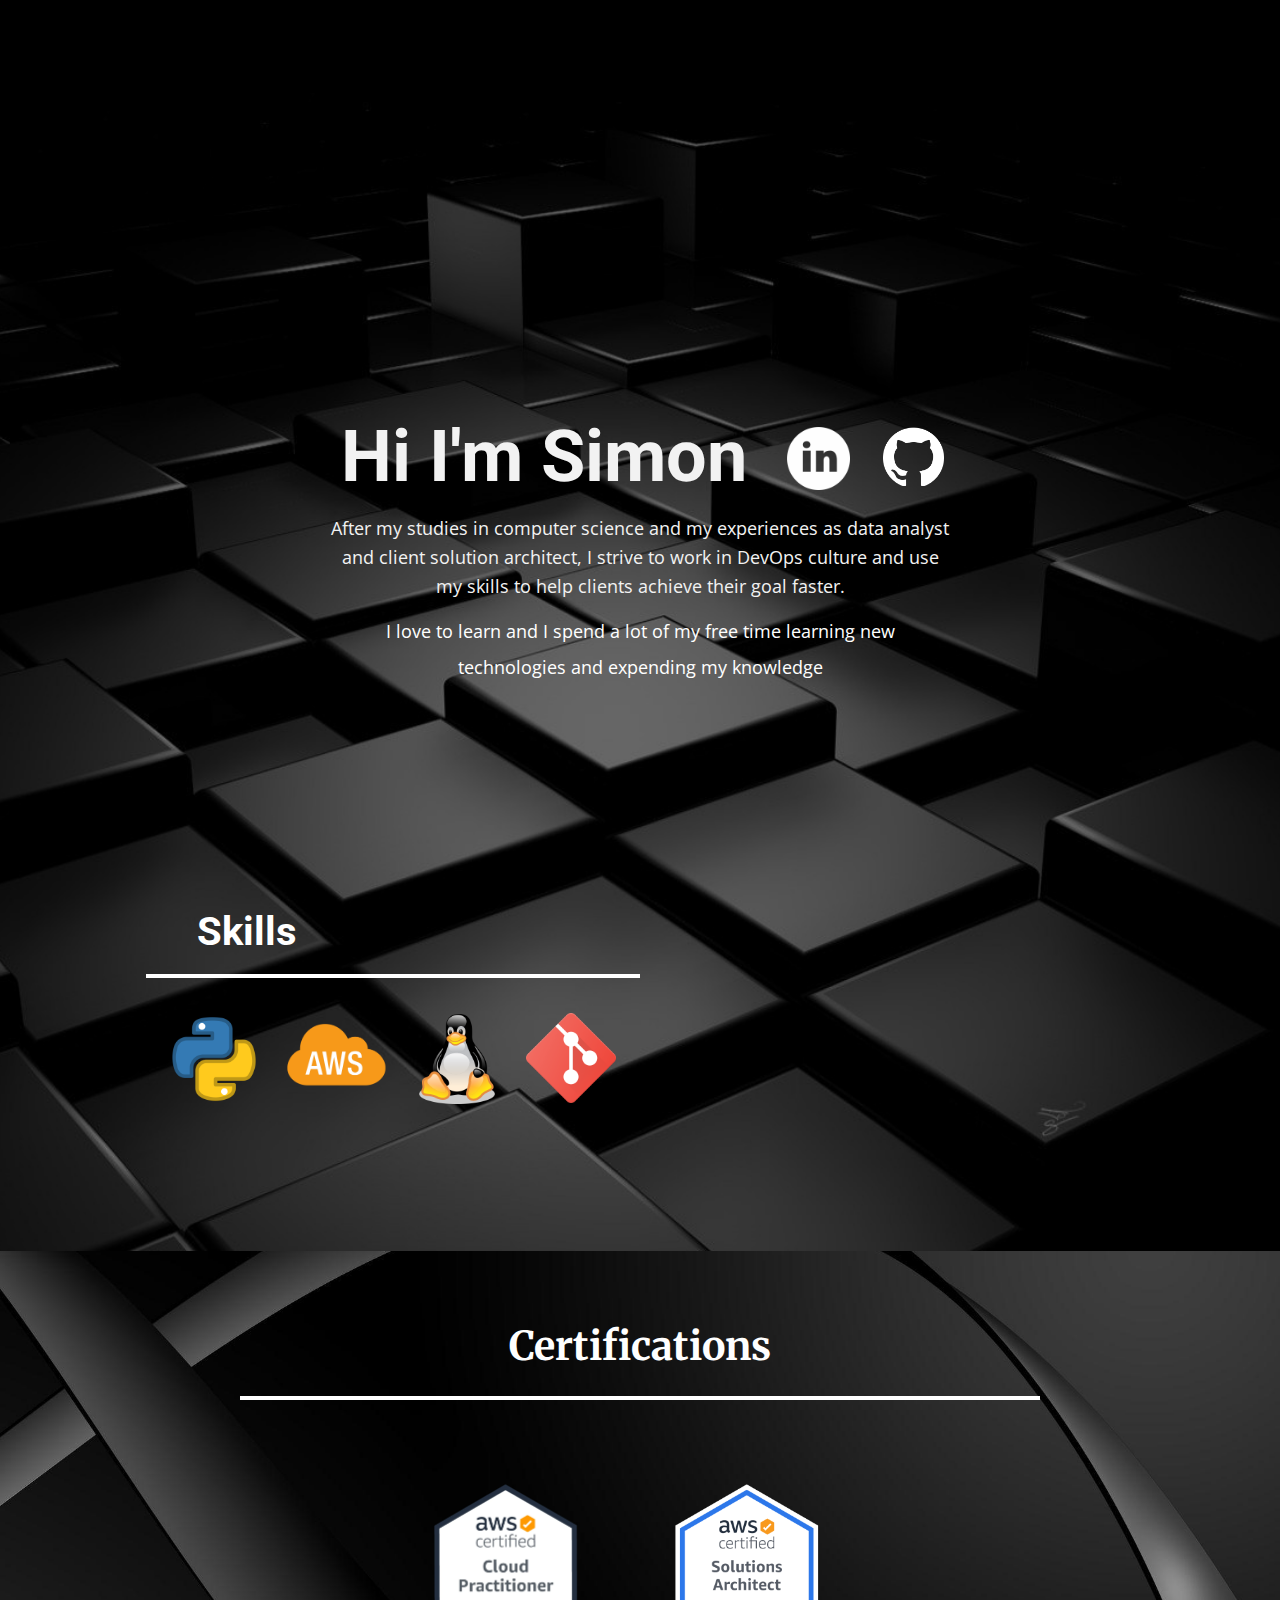
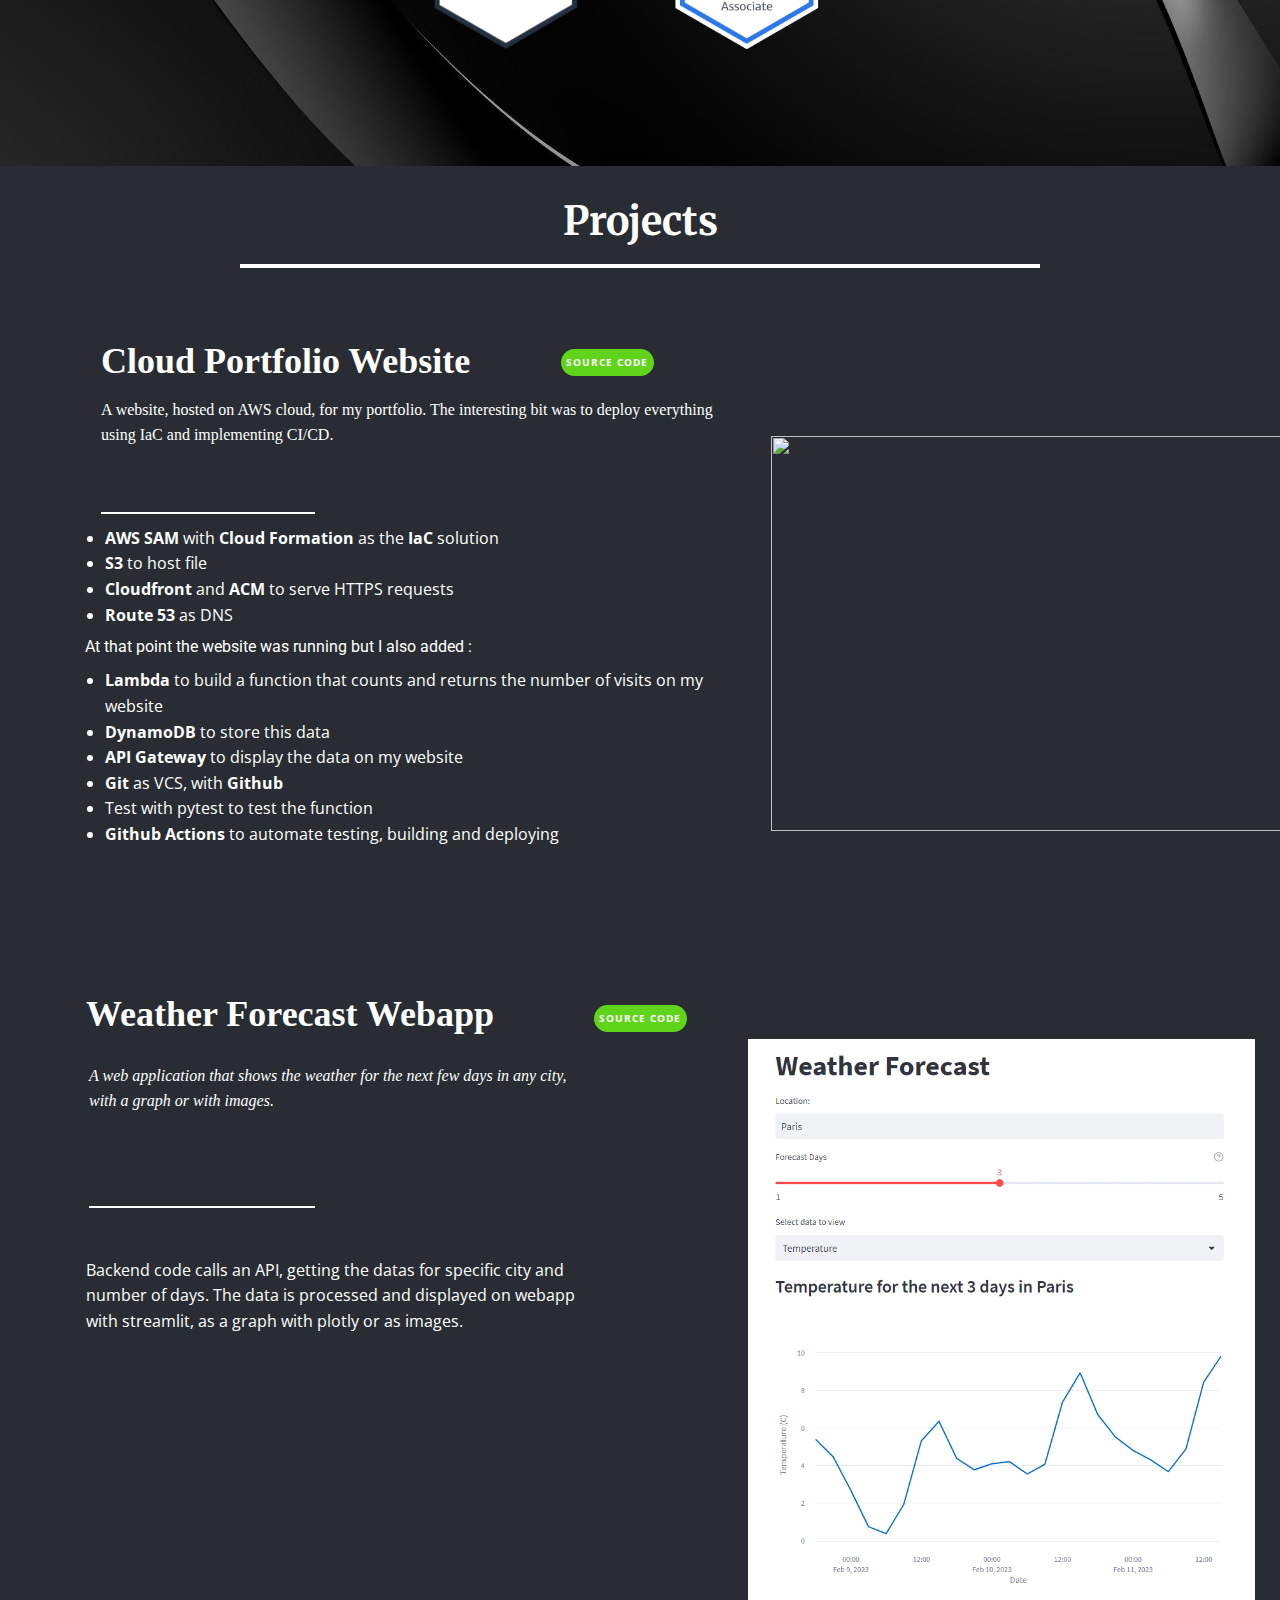
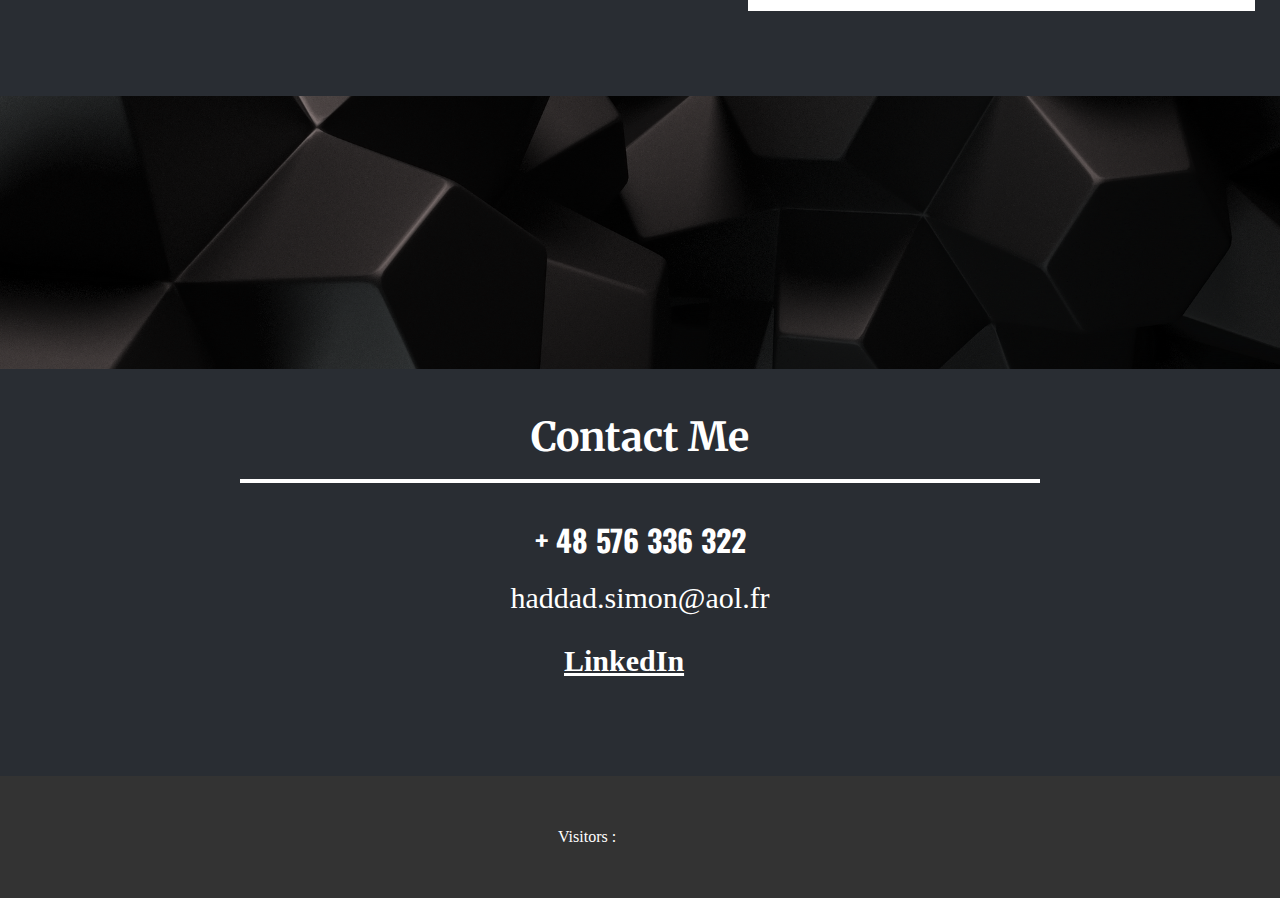
==== commit 3fbebc94: "new source code for cloud portfolio" ====
--- a/resume-site/index.html
+++ b/resume-site/index.html
@@ -95,18 +95,18 @@
           <li>Test with pytest to test the function</li>
           <li>
             <span style="font-weight: 700;">Github </span>
-            <span style="font-weight: 700;">Actions </span>to automate testing, build and deployment 
+            <span style="font-weight: 700;">Actions </span>to automate testing, build and deploying
           </li>
         </ul>
         <h2 class="u-align-center u-custom-font u-font-merriweather u-text u-text-2" data-lang-en="My Portfolio">Projects</h2>
         <p class="u-align-center-lg u-align-center-md u-align-center-xl u-align-left-sm u-align-left-xs u-custom-font u-font-georgia u-text u-text-default-lg u-text-default-xl u-text-3">Cloud Portfolio Website&nbsp;</p>
-        <a href="https://github.com/simonhaddadgervais/cloudresume" class="u-border-none u-btn u-btn-round u-button-style u-custom-color-3 u-hover-custom-color-4 u-radius-50 u-btn-1" target="_blank">SOURCE CODE<br>
+        <a href="https://github.com/simonhaddadgervais/portfolio" class="u-border-none u-btn u-btn-round u-button-style u-custom-color-3 u-hover-custom-color-4 u-radius-50 u-btn-1" target="_blank">SOURCE CODE<br>
         </a>
         <p class="u-align-left u-custom-font u-font-georgia u-text u-text-4">A website, hosted on AWS cloud, for my portfolio. The interesting bit was to deploy everything using IaC and implementing CI/CD.</p>
         <div class="u-expanded-width u-list u-list-1">
           <div class="u-repeater u-repeater-1"></div>
         </div>
-        <img class="u-image u-image-contain u-image-default u-image-1" src="images/resume-design1.png" alt="" data-image-width="1234" data-image-height="653">
+        <img class="u-image u-image-contain u-image-default u-image-1" src="images/resume-design.png" alt="" data-image-width="1234" data-image-height="653">
         <div class="u-border-2 u-border-white u-line u-line-horizontal u-line-2"></div>
         <ul class="u-align-left u-text u-text-5">
           <li>
@@ -122,7 +122,7 @@
             <span style="font-weight: 700;">Route 53</span>&nbsp;as DNS
           </li>
         </ul>
-        <h5 class="u-align-left u-text u-text-6"> As that point the website was running but I also added :</h5>
+        <h5 class="u-align-left u-text u-text-6"> At that point the website was running but I also added :</h5>
         <ul class="u-align-left u-hidden-xs u-text u-text-7">
           <li>
             <span style="font-weight: 700;">Lambda</span>
@@ -139,7 +139,7 @@
           </li>
           <li>Test with pytest to test the function</li>
           <li>
-            <span style="font-weight: 700;">Github Actions</span> to automate testing, building and deployment
+            <span style="font-weight: 700;">Github Actions</span> to automate testing, building and deploying
           </li>
         </ul>
       </div>
@@ -206,6 +206,5 @@
     <footer class="u-align-center u-clearfix u-footer u-grey-80 u-footer" id="sec-68bd"><div class="u-clearfix u-sheet u-valign-middle u-sheet-1">
         <p class="u-custom-font u-font-georgia u-text u-text-default u-text-1">Visitors :<span id="visitors" /></p>
       </div></footer>
-
   
 </body></html>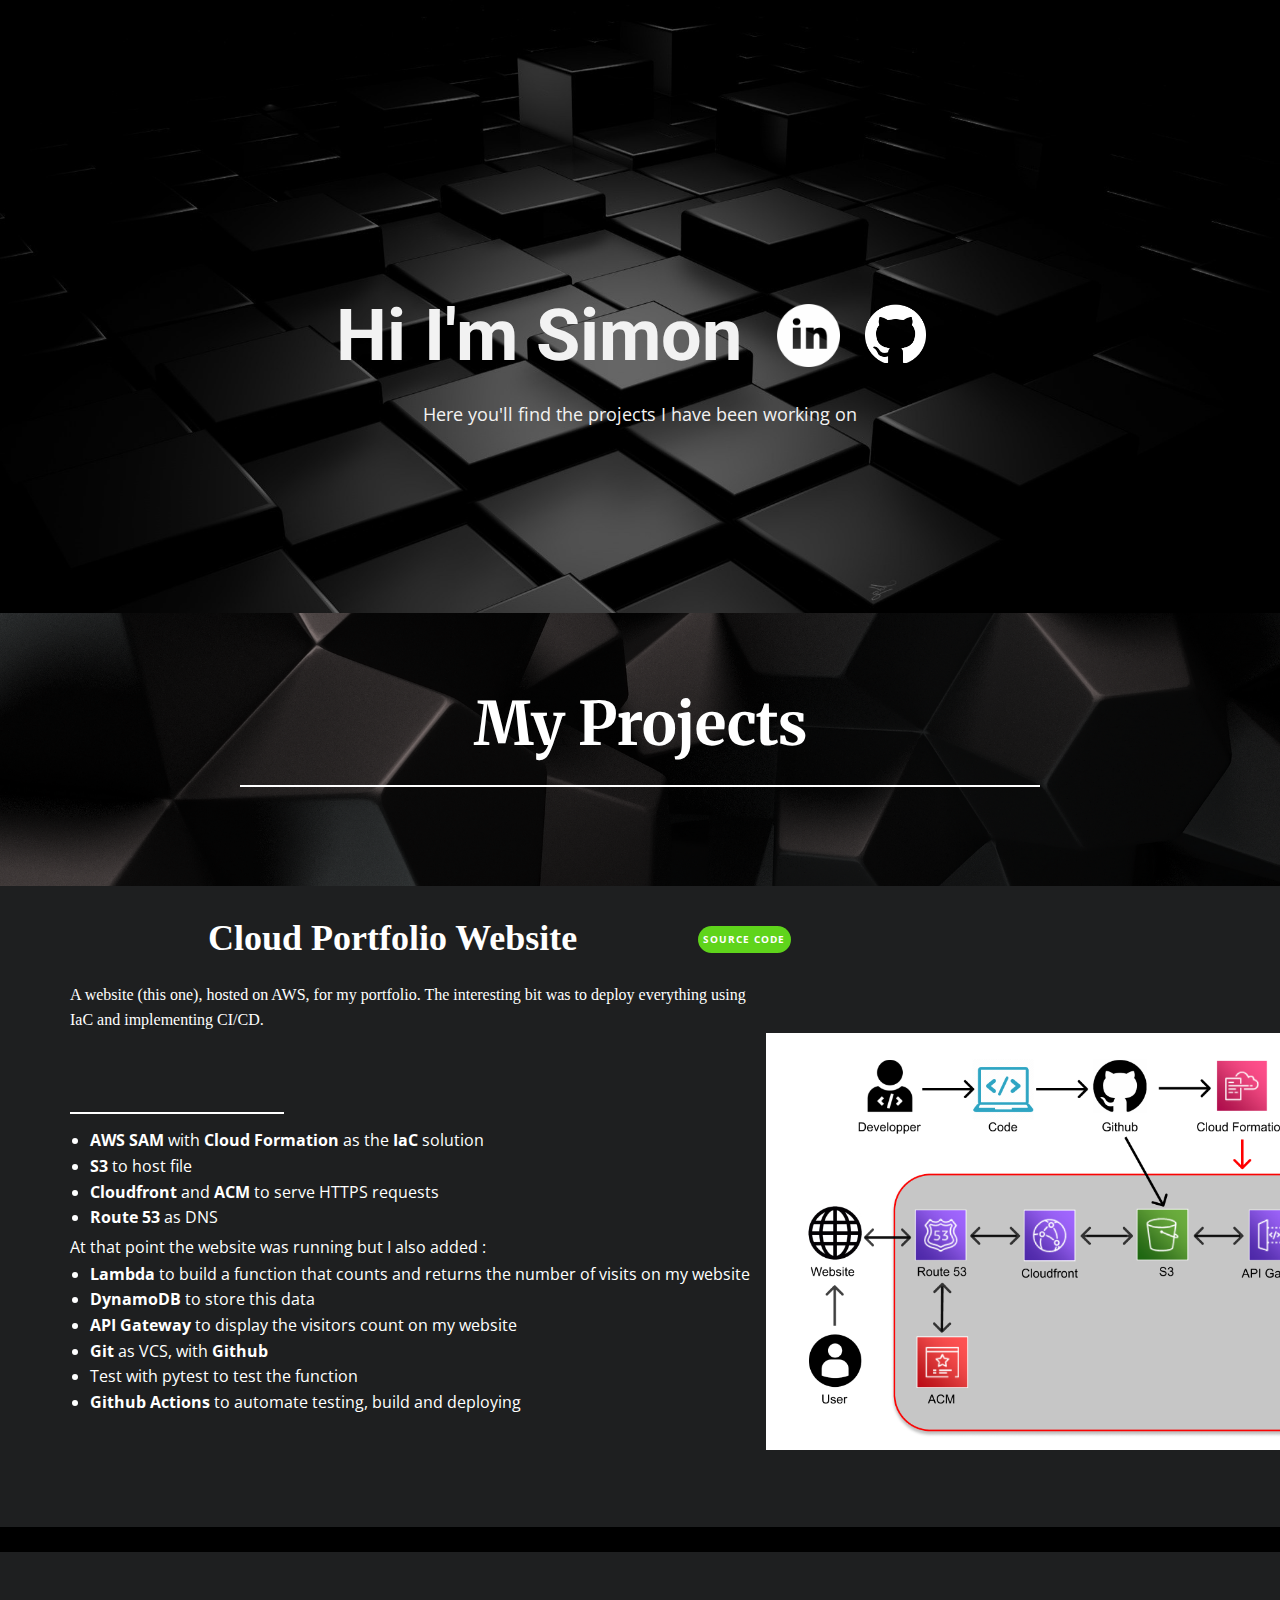
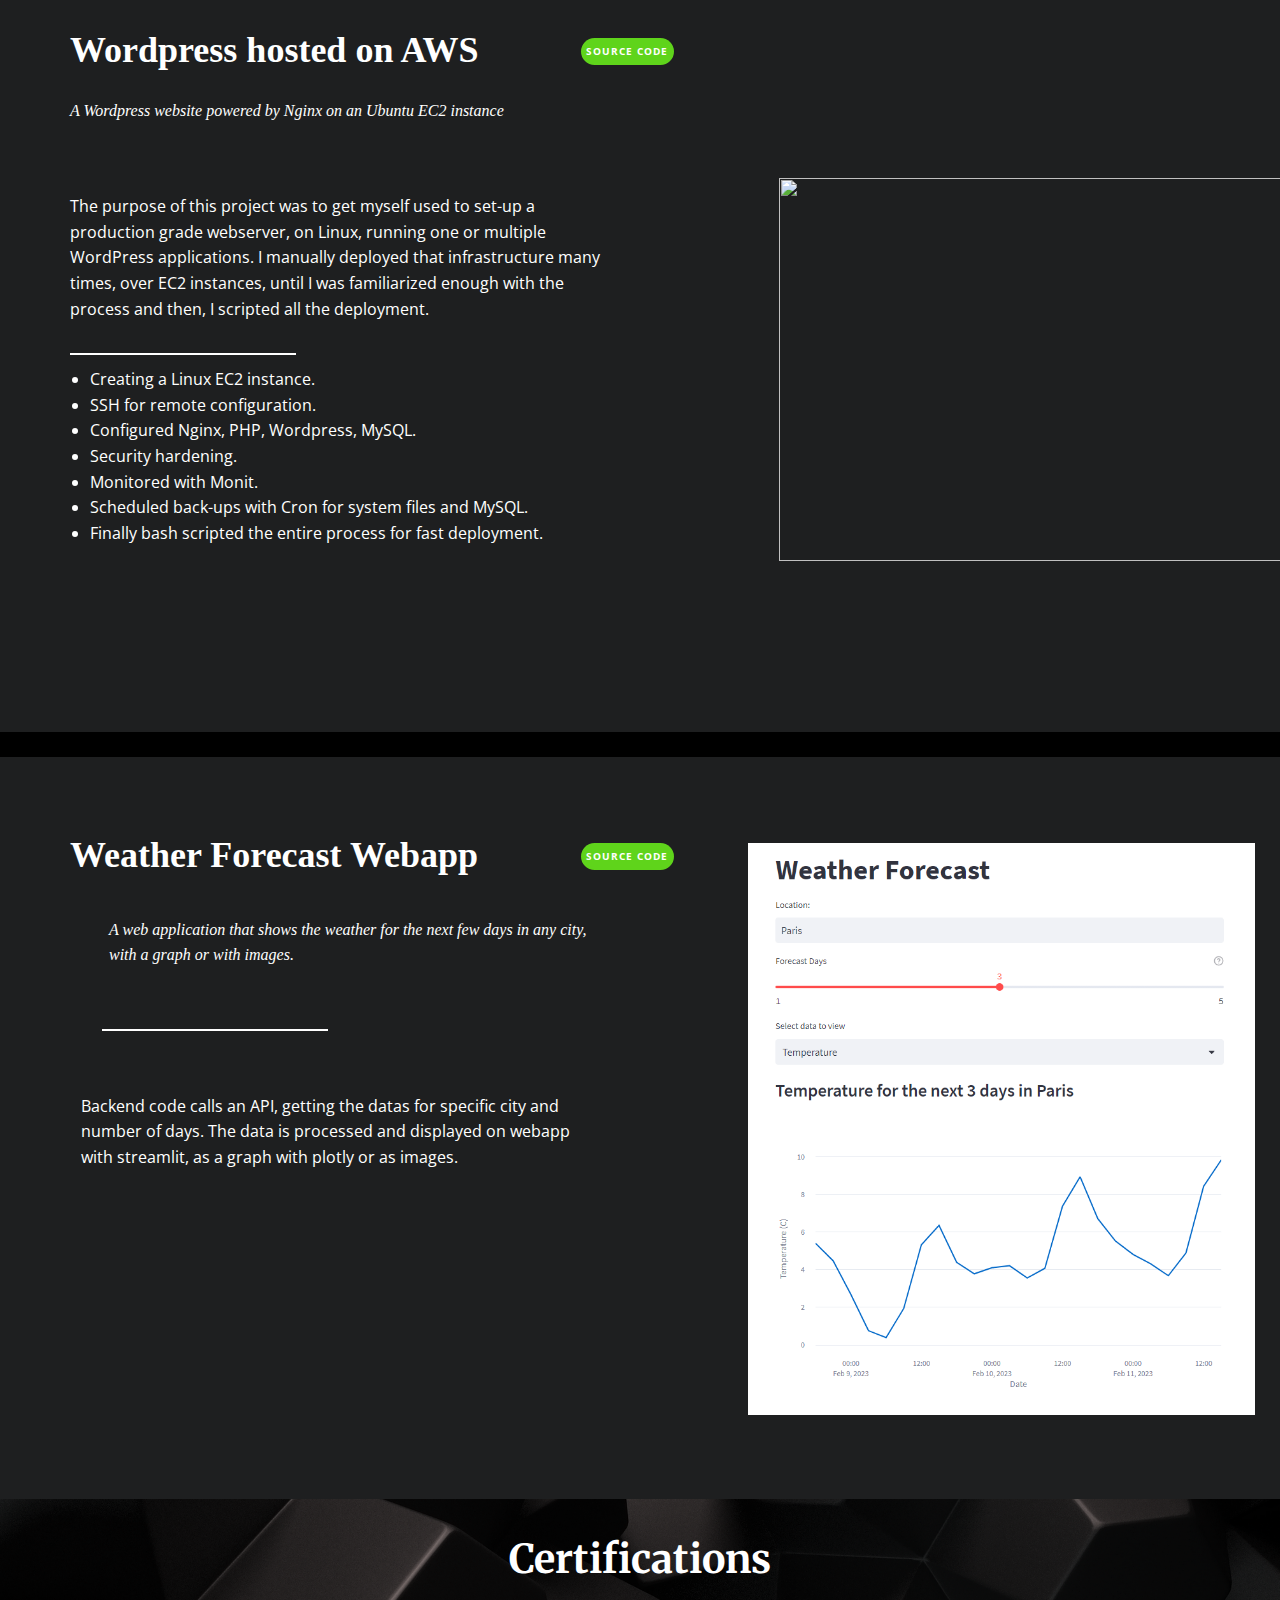
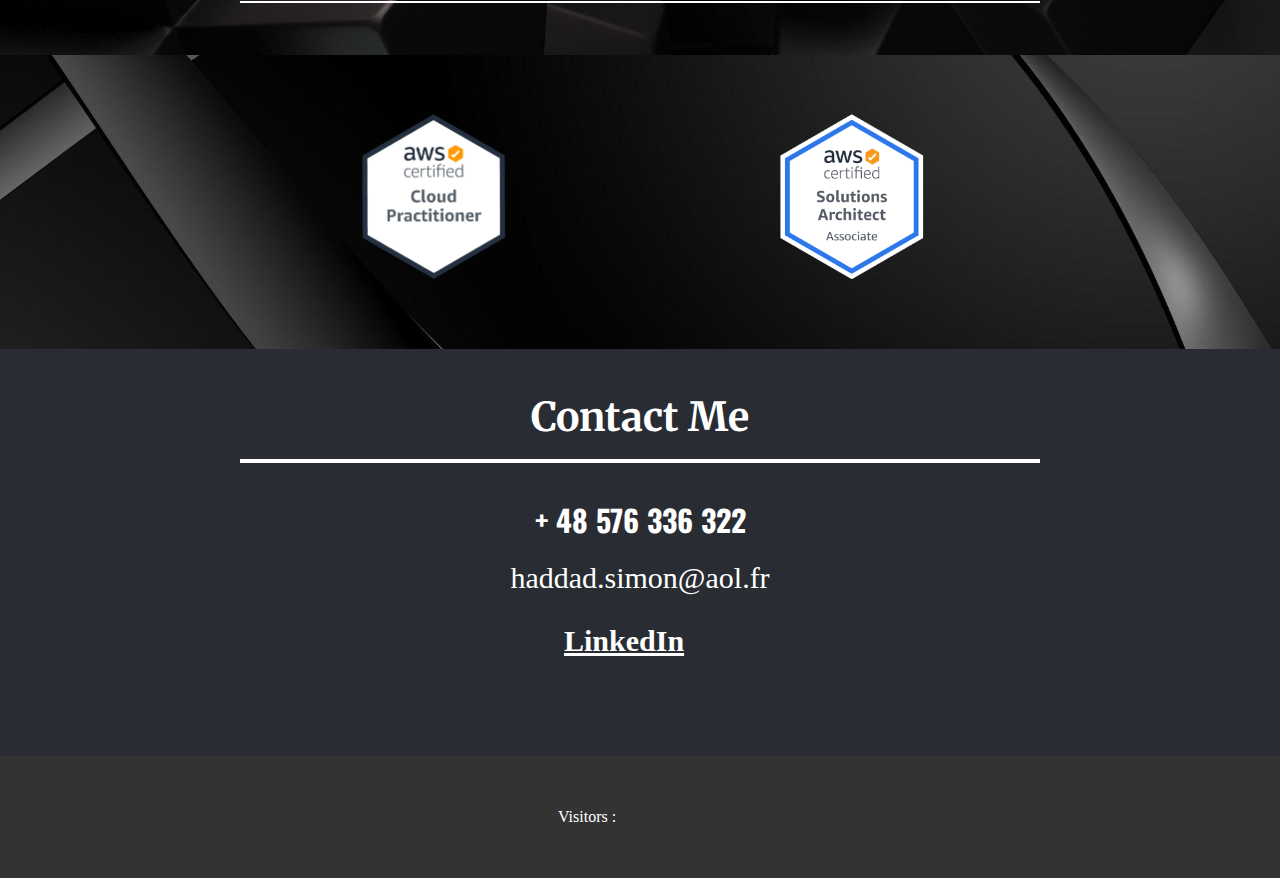
==== commit 7595d96a: "Add new wordpress project, styling tweaks" ====
--- a/resume-site/index.html
+++ b/resume-site/index.html
@@ -2,16 +2,16 @@
 <html style="font-size: 16px;" lang="fr"><head>
     <meta name="viewport" content="width=device-width, initial-scale=1.0">
     <meta charset="utf-8">
-    <meta name="keywords" content="​Hello!, ​Kalvin Piterson, My Portfolio, Testimonials, ​IT Solution Strategy Development, ​My Experties, Nam ultrices ultrices nec tortor pulvinar esteras loremips est orem., Follow us, Contact Me">
     <meta name="description" content="">
     <title>Simon | Portfolio</title>
-    <link rel="stylesheet" href="nicepage.css" media="screen">
+    <link rel="stylesheet" href="style.css" media="screen">
 <link rel="stylesheet" href="index.css" media="screen">
-    <script class="u-script" type="text/javascript" src="jquery.js" defer=""></script>
-    <script class="u-script" type="text/javascript" src="nicepage.js" defer=""></script>
-    <meta name="generator" content="Nicepage 5.4.4, nicepage.com">
     <link id="u-theme-google-font" rel="stylesheet" href="https://fonts.googleapis.com/css?family=Roboto:100,100i,300,300i,400,400i,500,500i,700,700i,900,900i|Open+Sans:300,300i,400,400i,500,500i,600,600i,700,700i,800,800i">
     <link id="u-page-google-font" rel="stylesheet" href="https://fonts.googleapis.com/css?family=Roboto:100,100i,300,300i,400,400i,500,500i,700,700i,900,900i|Merriweather:300,300i,400,400i,700,700i,900,900i|Open+Sans:300,300i,400,400i,500,500i,600,600i,700,700i,800,800i|Oswald:200,300,400,500,600,700">
+    
+    
+    
+    
     
     
     
@@ -29,7 +29,7 @@
     <meta property="og:type" content="website">
   <meta data-intl-tel-input-cdn-path="intlTelInput/"></head>
   <body data-home-page="index.html" data-home-page-title="Home" class="u-body u-palette-1-base u-xl-mode" data-lang="fr">
-    <section class="u-align-center u-clearfix u-image u-section-1" id="sec-eb8a" data-animation-name="" data-animation-duration="0" data-animation-delay="0" data-animation-direction="" data-image-width="1920" data-image-height="1080">
+    <section class="u-align-center u-clearfix u-image u-section-1" id="sec-d115" data-animation-name="" data-animation-duration="0" data-animation-delay="0" data-animation-direction="" data-image-width="1920" data-image-height="1080">
       <div class="u-clearfix u-sheet u-sheet-1">
         <div class="u-list u-list-1">
           <div class="u-repeater u-repeater-1"></div>
@@ -37,151 +37,179 @@
         <h1 class="u-align-center-lg u-align-center-xl u-align-left-md u-align-left-sm u-align-left-xs u-custom-font u-font-roboto u-text u-text-grey-5 u-text-1" data-animation-out="0">Hi I'm Simon</h1>
         <img class="u-image u-image-contain u-image-default u-preserve-proportions u-image-1" src="images/linkedin1.png" alt="" data-image-width="1264" data-image-height="1264" data-href="https://www.linkedin.com/in/simon-haddad-gervais-30ba87216/" data-target="_blank">
         <img class="u-image u-image-contain u-image-default u-preserve-proportions u-image-2" src="images/github-mark-white.png" alt="" data-image-width="230" data-image-height="225" data-href="https://github.com/simonhaddadgervais?tab=repositories" data-target="_blank">
-        <p class="u-align-center u-text u-text-grey-5 u-text-2" data-animation-out="0">After my studies in computer science and my experiences as data analyst and client solution architect, I strive to work in DevOps culture and use my skills to help clients achieve their goal faster.</p>
-        <p class="u-align-center u-text u-text-white u-text-3" data-lang-en="​I’m a digital designer in love with photography, painting and discovering new worlds and cultures. ​Ut enim ad minim veniam, quis nostrud exercitation ullamco laboris nisi ut aliquip ex ea commodo consequat. Duis aute irure dolor. " data-animation-out="0">I love to learn and I spend a lot of my free time learning new technologies and expending m​y knowledge</p>
-        <h1 class="u-align-center-sm u-align-center-xl u-align-center-xs u-align-left-lg u-align-left-md u-text u-text-white u-text-4" data-animation-out="0">Skill​s </h1>
-        <div class="u-border-4 u-border-white u-line u-line-horizontal u-line-1" data-animation-out="0"></div>
-        <img class="u-image u-image-contain u-image-default u-preserve-proportions u-image-3" src="images/git.png" alt="" data-image-width="1024" data-image-height="1024">
-        <img class="u-image u-image-contain u-image-default u-image-4" src="images/AWS_Simple_Icons_AWS_Cloud.svg.png" alt="" data-image-width="1024" data-image-height="634">
-        <img class="u-image u-image-contain u-image-default u-preserve-proportions u-image-5" src="images/pythonicon1.png" alt="" data-image-width="512" data-image-height="512">
-        <img class="u-image u-image-contain u-image-default u-preserve-proportions u-image-6" src="images/linux.png" alt="" data-image-width="512" data-image-height="512">
-      </div>
-    </section>
-    <section class="u-align-center u-clearfix u-image u-section-2" id="sec-8700" data-image-width="1920" data-image-height="1080">
-      <div class="u-clearfix u-sheet u-sheet-1">
-        <div class="u-absolute-hcenter u-border-4 u-border-white u-line u-line-horizontal u-line-1"></div>
-        <p class="u-custom-font u-font-merriweather u-text u-text-body-alt-color u-text-default-lg u-text-default-md u-text-default-sm u-text-default-xl u-text-1">Cert​ific​ation​s</p>
+        <p class="u-align-center u-text u-text-grey-5 u-text-2" data-animation-out="0">Here you'll find the projects I have been working on</p>
+      </div>
+    </section>
+    <section class="u-clearfix u-image u-section-2" id="sec-2bed" data-image-width="2560" data-image-height="1600">
+      <div class="u-clearfix u-sheet u-sheet-1">
+        <h2 class="u-align-center u-custom-font u-font-merriweather u-text u-text-1" data-lang-en="My Portfolio">My Projects</h2>
+        <div class="u-absolute-hcenter u-border-2 u-border-white u-line u-line-horizontal u-line-1"></div>
+      </div>
+    </section>
+    <section class="u-align-center u-clearfix u-custom-color-5 u-section-3" id="carousel_998d">
+      
+      
+      
+      
+      
+      
+      
+      
+      
+      
+      
+      
+      
+      
+      
+      
+      
+      
+      
+      
+      <div class="u-clearfix u-sheet u-sheet-1">
+        <p class="u-align-center u-custom-font u-font-georgia u-text u-text-default u-text-1">Cloud Portfolio Website&nbsp;</p>
+        <a href="https://github.com/simonhaddadgervais/cloudresume" class="u-border-none u-btn u-btn-round u-button-style u-custom-color-3 u-hover-custom-color-4 u-radius-50 u-btn-1" target="_blank">SOURCE CODE<br>
+        </a>
+        <p class="u-align-left u-custom-font u-font-georgia u-text u-text-2">A website (this one), hosted on AWS, for my portfolio. The interesting bit was to deploy everything using IaC and implementing CI/CD.</p>
+        <div class="u-expanded-width u-list u-list-1">
+          <div class="u-repeater u-repeater-1"></div>
+        </div>
+        <img class="u-expanded-width-xs u-image u-image-contain u-image-default u-image-1" src="images/resume-design1.png" alt="" data-image-width="1234" data-image-height="653">
+        <ul class="u-align-left u-text u-text-3">
+          <li>
+            <span style="font-weight: 700;">Lambda </span>to build a function that counts and returns the number of visits on my website
+          </li>
+          <li>
+            <span style="font-weight: 700;">DynamoDB </span>to store this data
+          </li>
+          <li>
+            <span style="font-weight: 700;">API </span>
+            <span style="font-weight: 700;">Gateway </span>to display the visitors count on my website
+          </li>
+          <li>
+            <span style="font-weight: 700;">Git </span>as VCS, with <span style="font-weight: 700;">Github</span>
+          </li>
+          <li>Test with pytest to test the function</li>
+          <li>
+            <span style="font-weight: 700;">Github </span>
+            <span style="font-weight: 700;">Actions </span>to automate testing, build and deploying
+          </li>
+        </ul>
+        <div class="u-border-2 u-border-white u-line u-line-horizontal u-line-1"></div>
+        <ul class="u-align-left u-text u-text-4">
+          <li>
+            <span style="font-weight: 700;">AWS SAM</span>&nbsp;with <span style="font-weight: 700;">Cloud Formation</span> as the <span style="font-weight: 700;">IaC</span> solution
+          </li>
+          <li>
+            <span style="font-weight: 700;">S3</span> to host file
+          </li>
+          <li>
+            <span style="font-weight: 700;">Cloudfront</span> and <span style="font-weight: 700;">ACM</span> to serve HTTPS requests
+          </li>
+          <li>
+            <span style="font-weight: 700;">Route 53</span>&nbsp;as DNS
+          </li>
+        </ul>
+        <h5 class="u-align-left u-custom-font u-text u-text-font u-text-5"> At that point the website was running but I also added :</h5>
+      </div>
+    </section>
+    <section class="u-black u-clearfix u-section-4" id="sec-486b">
+      <div class="u-clearfix u-sheet u-sheet-1"></div>
+    </section>
+    <section class="u-align-center u-clearfix u-custom-color-5 u-section-5" id="sec-469f">
+      
+      
+      
+      
+      
+      
+      
+      
+      
+      
+      
+      
+      
+      
+      
+      
+      
+      
+      
+      
+      <div class="u-clearfix u-sheet u-valign-middle-lg u-valign-middle-md u-valign-middle-sm u-valign-middle-xs u-sheet-1">
+        <div class="u-border-2 u-border-white u-line u-line-horizontal u-line-1"></div>
+        <p class="u-align-left u-custom-font u-font-georgia u-text u-text-1">Wordpress hosted on AWS</p>
+        <a href="https://github.com/simonhaddadgervais/weather-forecast-app" class="u-border-none u-btn u-btn-round u-button-style u-custom-color-3 u-hover-custom-color-4 u-radius-50 u-btn-1" target="_blank">SOURCE CODE</a>
+        <p class="u-align-left u-custom-font u-font-georgia u-text u-text-2"> A Wordpress website powered by Nginx on an Ubuntu EC2 instance<br>
+        </p>
+        <div class="u-expanded-width u-list u-list-1">
+          <div class="u-repeater u-repeater-1"></div>
+        </div>
+        <p class="u-align-left u-text u-text-3">The purpose of this project was to get myself used to set-up a production grade webserver, on Linux, running one or multiple WordPress applications. I manually deployed that infrastructure many times, over EC2 instances, until I was familiarized enough with the process and then, I scripted all the deployment.</p>
+        <ul class="u-align-left u-text u-text-4">
+          <li> Creating a Linux EC2 instance.</li>
+          <li>SSH for remote configuration. </li>
+          <li>Configured Nginx, PHP, Wordpress, MySQL. </li>
+          <li>Security hardening.</li>
+          <li>Monitored with Monit. </li>
+          <li>Scheduled back-ups with Cron for system files and MySQL. </li>
+          <li>Finally bash scripted the entire process for fast deployment.</li>
+        </ul>
+        <img class="u-image u-image-contain u-image-default u-image-1" src="images/wordpress-nginx-design.png" alt="" data-image-width="710" data-image-height="405">
+      </div>
+    </section>
+    <section class="u-black u-clearfix u-section-6" id="sec-8826">
+      <div class="u-clearfix u-sheet u-sheet-1"></div>
+    </section>
+    <section class="u-align-center u-clearfix u-custom-color-5 u-section-7" id="carousel_8992">
+      
+      
+      
+      
+      
+      
+      
+      
+      
+      
+      
+      
+      
+      
+      
+      
+      
+      
+      
+      
+      <div class="u-clearfix u-sheet u-sheet-1">
+        <div class="u-border-2 u-border-white u-line u-line-horizontal u-line-1"></div>
+        <p class="u-align-center-sm u-align-center-xs u-align-left-lg u-align-left-md u-align-left-xl u-custom-font u-font-georgia u-text u-text-1">Weather Forecast Webapp</p>
+        <a href="https://github.com/simonhaddadgervais/weather-forecast-app" class="u-border-none u-btn u-btn-round u-button-style u-custom-color-3 u-hover-custom-color-4 u-radius-50 u-btn-1" target="_blank">SOURCE CODE</a>
+        <div class="u-expanded-width u-list u-list-1">
+          <div class="u-repeater u-repeater-1"></div>
+        </div>
+        <img class="u-image u-image-contain u-image-default u-image-1" src="images/screenshot-localhost_8501-2023.02.08-17_55_431.png" alt="" data-image-width="796" data-image-height="898">
+        <p class="u-align-left u-custom-font u-font-georgia u-text u-text-2"> A web application that shows the weather for the next few days in any city, with a graph or with images.<br>
+        </p>
+        <p class="u-align-left u-custom-font u-font-open-sans u-text u-text-3">Backend code calls an API, getting the datas for specific city and number of days. The data is processed and displayed on webapp with streamlit, as a graph with plotly or as images.</p>
+      </div>
+    </section>
+    <section class="u-clearfix u-image u-section-8" id="sec-0e55" data-image-width="2560" data-image-height="1600">
+      <div class="u-clearfix u-sheet u-sheet-1">
+        <p class="u-custom-font u-font-merriweather u-text u-text-body-alt-color u-text-default u-text-1">Cert​ific​ation​s</p>
+        <div class="u-absolute-hcenter u-border-2 u-border-white u-line u-line-horizontal u-line-1"></div>
+      </div>
+    </section>
+    <section class="u-align-center u-clearfix u-image u-section-9" id="sec-2235" data-image-width="1920" data-image-height="1080">
+      <div class="u-clearfix u-sheet u-sheet-1">
         <img class="u-image u-image-contain u-image-default u-preserve-proportions u-image-1" src="images/cloudpractitionner.png" alt="" data-image-width="1325" data-image-height="1325">
         <img class="u-image u-image-contain u-image-default u-preserve-proportions u-image-2" src="images/assoiciate.png" alt="" data-image-width="512" data-image-height="512">
       </div>
     </section>
-    <section class="u-align-center u-clearfix u-palette-5-dark-3 u-section-3" id="carousel_998d">
-      
-      
-      
-      
-      
-      
-      
-      
-      
-      
-      
-      
-      
-      
-      
-      
-      
-      
-      
-      
-      <div class="u-clearfix u-sheet u-sheet-1">
-        <div class="u-absolute-hcenter u-border-4 u-border-white u-line u-line-horizontal u-line-1"></div>
-        <ul class="u-align-left-xs u-hidden-lg u-hidden-md u-hidden-sm u-hidden-xl u-text u-text-1">
-          <li>
-            <span style="font-weight: 700;">Lambda </span>to build a function that counts and returns the number of visits on my website
-          </li>
-          <li>
-            <span style="font-weight: 700;">DynamoDB </span>to store this data
-          </li>
-          <li>
-            <span style="font-weight: 700;">API </span>
-            <span style="font-weight: 700;">Gateway </span>to display the data on my website
-          </li>
-          <li>
-            <span style="font-weight: 700;">Git </span>as VCS, with <span style="font-weight: 700;">Github</span>
-          </li>
-          <li>Test with pytest to test the function</li>
-          <li>
-            <span style="font-weight: 700;">Github </span>
-            <span style="font-weight: 700;">Actions </span>to automate testing, build and deploying
-          </li>
-        </ul>
-        <h2 class="u-align-center u-custom-font u-font-merriweather u-text u-text-2" data-lang-en="My Portfolio">Projects</h2>
-        <p class="u-align-center-lg u-align-center-md u-align-center-xl u-align-left-sm u-align-left-xs u-custom-font u-font-georgia u-text u-text-default-lg u-text-default-xl u-text-3">Cloud Portfolio Website&nbsp;</p>
-        <a href="https://github.com/simonhaddadgervais/portfolio" class="u-border-none u-btn u-btn-round u-button-style u-custom-color-3 u-hover-custom-color-4 u-radius-50 u-btn-1" target="_blank">SOURCE CODE<br>
-        </a>
-        <p class="u-align-left u-custom-font u-font-georgia u-text u-text-4">A website, hosted on AWS cloud, for my portfolio. The interesting bit was to deploy everything using IaC and implementing CI/CD.</p>
-        <div class="u-expanded-width u-list u-list-1">
-          <div class="u-repeater u-repeater-1"></div>
-        </div>
-        <img class="u-image u-image-contain u-image-default u-image-1" src="images/resume-design.png" alt="" data-image-width="1234" data-image-height="653">
-        <div class="u-border-2 u-border-white u-line u-line-horizontal u-line-2"></div>
-        <ul class="u-align-left u-text u-text-5">
-          <li>
-            <span style="font-weight: 700;">AWS SAM</span>&nbsp;with <span style="font-weight: 700;">Cloud Formation</span> as the <span style="font-weight: 700;">IaC</span> solution
-          </li>
-          <li>
-            <span style="font-weight: 700;">S3</span> to host file
-          </li>
-          <li>
-            <span style="font-weight: 700;">Cloudfront</span> and <span style="font-weight: 700;">ACM</span> to serve HTTPS requests
-          </li>
-          <li>
-            <span style="font-weight: 700;">Route 53</span>&nbsp;as DNS
-          </li>
-        </ul>
-        <h5 class="u-align-left u-text u-text-6"> At that point the website was running but I also added :</h5>
-        <ul class="u-align-left u-hidden-xs u-text u-text-7">
-          <li>
-            <span style="font-weight: 700;">Lambda</span>
-            <span style="background-color: #292d33; color: #ffffff; font-family: 'Open Sans',sans-serif;"> to build a function that counts and returns the number of visits on my website</span>
-          </li>
-          <li>
-            <span style="font-weight: 700;">DynamoDB</span> to store this data
-          </li>
-          <li>
-            <span style="font-weight: 700;">API Gateway&nbsp;</span>to display the data on my website
-          </li>
-          <li>
-            <span style="font-weight: 700;">Git</span> as VCS, with <span style="font-weight: 700;">Github</span>
-          </li>
-          <li>Test with pytest to test the function</li>
-          <li>
-            <span style="font-weight: 700;">Github Actions</span> to automate testing, building and deploying
-          </li>
-        </ul>
-      </div>
-    </section>
-    <section class="u-align-center u-clearfix u-palette-5-dark-3 u-section-4" id="carousel_8992">
-      
-      
-      
-      
-      
-      
-      
-      
-      
-      
-      
-      
-      
-      
-      
-      
-      
-      
-      
-      
-      <div class="u-clearfix u-sheet u-sheet-1">
-        <div class="u-border-2 u-border-white u-line u-line-horizontal u-line-1"></div>
-        <p class="u-align-center-sm u-align-left-lg u-align-left-md u-align-left-xl u-align-left-xs u-custom-font u-font-georgia u-text u-text-1">Weather Forecast Webapp</p>
-        <a href="https://github.com/simonhaddadgervais/weather-forecast-app" class="u-border-none u-btn u-btn-round u-button-style u-custom-color-3 u-hover-custom-color-4 u-radius-50 u-btn-1" target="_blank">SOURCE CODE</a>
-        <div class="u-expanded-width u-list u-list-1">
-          <div class="u-repeater u-repeater-1"></div>
-        </div>
-        <img class="u-image u-image-contain u-image-default u-image-1" src="images/screenshot-localhost_8501-2023.02.08-17_55_431.png" alt="" data-image-width="796" data-image-height="898">
-        <p class="u-align-left u-custom-font u-font-georgia u-text u-text-2"> A web application that shows the weather for the next few days in any city, with a graph or with images.<br>
-        </p>
-        <p class="u-align-left u-custom-font u-font-open-sans u-text u-text-3">Backend code calls an API, getting the datas for specific city and number of days. The data is processed and displayed on webapp with streamlit, as a graph with plotly or as images.</p>
-      </div>
-    </section>
-    <section class="u-clearfix u-image u-section-5" id="sec-0e55" data-image-width="2560" data-image-height="1600">
-      <div class="u-clearfix u-sheet u-sheet-1"></div>
-    </section>
-    <section class="u-clearfix u-palette-5-dark-3 u-section-6" id="sec-da7d">
+    <section class="u-clearfix u-palette-5-dark-3 u-section-10" id="sec-da7d">
       <div class="u-clearfix u-sheet u-sheet-1">
         <div class="u-absolute-hcenter u-border-4 u-border-white u-line u-line-horizontal u-line-1"></div>
         <h2 class="u-align-center u-custom-font u-font-merriweather u-text u-text-1" data-lang-en="Contact Me">Contact Me</h2>
--- a/resume-site/style.css
+++ b/resume-site/style.css
@@ -0,0 +1,41128 @@
+@charset "UTF-8";
+.u-hidden-block {
+  visibility: hidden!important;
+}
+.u-locked-block {
+  pointer-events: none!important;
+}
+/*! normalize.css v4.1.1 | MIT License | github.com/necolas/normalize.css */
+html {
+  font-family: sans-serif;
+  -ms-text-size-adjust: 100%;
+  -webkit-text-size-adjust: 100%;
+}
+body {
+  margin: 0;
+}
+article,
+aside,
+details,
+figcaption,
+figure,
+footer,
+header,
+main,
+menu,
+nav,
+section,
+summary {
+  display: block;
+}
+audio,
+canvas,
+progress,
+video {
+  display: inline-block;
+}
+audio:not([controls]) {
+  display: none;
+  height: 0;
+}
+progress {
+  vertical-align: baseline;
+}
+template,
+[hidden] {
+  display: none;
+}
+a {
+  background-color: transparent;
+  -webkit-text-decoration-skip: objects;
+}
+a:active,
+a:hover {
+  outline-width: 0;
+}
+abbr[title] {
+  border-bottom: none;
+  text-decoration: underline;
+}
+b,
+strong {
+  font-weight: inherit;
+  font-weight: bold;
+}
+dfn {
+  font-style: italic;
+}
+h1 {
+  font-size: 2em;
+  margin: 0.67em 0;
+}
+mark {
+  background-color: #ff0;
+  color: #000;
+}
+small {
+  font-size: 80%;
+}
+sub,
+sup {
+  font-size: 75%;
+  line-height: 0;
+  position: relative;
+  vertical-align: baseline;
+}
+sub {
+  bottom: -0.25em;
+}
+sup {
+  top: -0.5em;
+}
+img {
+  border-style: none;
+}
+svg:not(:root) {
+  overflow: hidden;
+}
+code,
+kbd,
+pre,
+samp {
+  font-family: monospace,monospace;
+  font-size: 1em;
+}
+hr {
+  box-sizing: content-box;
+  height: 0;
+  overflow: visible;
+}
+button,
+input,
+optgroup,
+select,
+textarea {
+  color: inherit;
+  font: inherit;
+  margin: 0;
+}
+optgroup {
+  font-weight: 700;
+}
+button,
+input {
+  overflow: visible;
+}
+button,
+select {
+  text-transform: none;
+}
+button,
+html [type="button"],
+[type="reset"],
+[type="submit"] {
+  -webkit-appearance: button;
+}
+button::-moz-focus-inner,
+[type="button"]::-moz-focus-inner,
+[type="reset"]::-moz-focus-inner,
+[type="submit"]::-moz-focus-inner {
+  border-style: none;
+  padding: 0;
+}
+button:-moz-focusring,
+[type="button"]:-moz-focusring,
+[type="reset"]:-moz-focusring,
+[type="submit"]:-moz-focusring {
+  outline: 1px dotted ButtonText;
+}
+fieldset {
+  border: 1px solid silver;
+  margin: 0 2px;
+  padding: 0.35em 0.625em 0.75em;
+}
+legend {
+  box-sizing: border-box;
+  color: inherit;
+  display: table;
+  max-width: 100%;
+  padding: 0;
+  white-space: normal;
+}
+textarea {
+  overflow: auto;
+  outline: none;
+}
+button,
+select,
+input,
+textarea {
+  outline: none;
+}
+[type="checkbox"],
+[type="radio"] {
+  box-sizing: border-box;
+  padding: 0;
+}
+[type="number"]::-webkit-inner-spin-button,
+[type="number"]::-webkit-outer-spin-button {
+  height: auto;
+}
+[type="search"] {
+  -webkit-appearance: textfield;
+  outline-offset: -2px;
+}
+[type="search"]::-webkit-search-cancel-button,
+[type="search"]::-webkit-search-decoration {
+  -webkit-appearance: none;
+}
+::-webkit-input-placeholder {
+  color: inherit;
+  opacity: 0.54;
+}
+::-webkit-file-upload-button {
+  -webkit-appearance: button;
+  font: inherit;
+}
+ul,
+ol {
+  padding-left: 20px;
+}
+/* Fade effect */
+/* Over effect */
+/* Slide effect */
+/* Over and Slide effect */
+/* Flip Left effect */
+/* Flip Right effect */
+/* Flip Top effect */
+/* Flip Bottom effect */
+/* Wobble Left effect */
+/* Wobble Right effect */
+/* Wobble top effect */
+/* Wobble bottom effect */
+/* Zoom and Rotate Effects */
+/* Utility */
+.u-over-slide {
+  position: absolute;
+  left: 0;
+  top: 0;
+  width: 100%;
+  height: 100%;
+}
+.u-background-effect {
+  overflow: hidden;
+}
+.u-background-effect ~ .u-container-layout {
+  cursor: pointer;
+}
+/* Fade effect */
+.u-effect-fade .u-over-slide {
+  opacity: 0;
+  transition: all 500ms ease;
+}
+.u-effect-fade:hover .u-over-slide,
+.u-effect-fade.u-effect-active .u-over-slide {
+  opacity: 1;
+}
+/* Over effect */
+.u-effect-over-left .u-over-slide {
+  transform: translate(-100%, 0);
+  transition: all 500ms ease;
+}
+.u-effect-over-left:hover .u-over-slide,
+.u-effect-over-left.u-effect-active .u-over-slide {
+  transform: translate(0, 0);
+}
+.u-effect-over-right .u-over-slide {
+  transform: translate(100%, 0);
+  transition: all 500ms ease;
+}
+.u-effect-over-right:hover .u-over-slide,
+.u-effect-over-right.u-effect-active .u-over-slide {
+  transform: translate(0, 0);
+}
+.u-effect-over-top .u-over-slide {
+  transform: translate(0, -100%);
+  transition: all 500ms ease;
+}
+.u-effect-over-top:hover .u-over-slide,
+.u-effect-over-top.u-effect-active .u-over-slide {
+  transform: translate(0, 0);
+}
+.u-effect-over-bottom .u-over-slide {
+  transform: translate(0, 100%);
+  transition: all 500ms ease;
+}
+.u-effect-over-bottom:hover .u-over-slide,
+.u-effect-over-bottom.u-effect-active .u-over-slide {
+  transform: translate(0, 0);
+}
+.u-effect-over-topleft .u-over-slide {
+  transform: translate(-100%, -100%);
+  transition: all 500ms ease;
+}
+.u-effect-over-topleft:hover .u-over-slide,
+.u-effect-over-topleft.u-effect-active .u-over-slide {
+  transform: translate(0, 0);
+}
+.u-effect-over-topright .u-over-slide {
+  transform: translate(100%, -100%);
+  transition: all 500ms ease;
+}
+.u-effect-over-topright:hover .u-over-slide,
+.u-effect-over-topright.u-effect-active .u-over-slide {
+  transform: translate(0, 0);
+}
+.u-effect-over-bottomleft .u-over-slide {
+  transform: translate(-100%, 100%);
+  transition: all 500ms ease;
+}
+.u-effect-over-bottomleft:hover .u-over-slide,
+.u-effect-over-bottomleft.u-effect-active .u-over-slide {
+  transform: translate(0, 0);
+}
+.u-effect-over-bottomright .u-over-slide {
+  transform: translate(100%, 100%);
+  transition: all 500ms ease;
+}
+.u-effect-over-bottomright:hover .u-over-slide,
+.u-effect-over-bottomright.u-effect-active .u-over-slide {
+  transform: translate(0, 0);
+}
+/* Slide effect */
+.u-effect-slide-left .u-over-slide {
+  transform: translate(-100%, 0);
+  transition: all 500ms ease;
+}
+.u-effect-slide-left:hover .u-over-slide,
+.u-effect-slide-left.u-effect-active .u-over-slide {
+  transform: translate(0, 0);
+}
+.u-effect-slide-left .u-back-slide {
+  transition: all 500ms ease;
+}
+.u-effect-slide-left:hover .u-back-slide,
+.u-effect-slide-left.u-effect-active .u-back-slide {
+  transform: translate(100%, 0);
+}
+.u-effect-slide-right .u-over-slide {
+  transform: translate(100%, 0);
+  transition: all 500ms ease;
+}
+.u-effect-slide-right:hover .u-over-slide,
+.u-effect-slide-right.u-effect-active .u-over-slide {
+  transform: translate(0, 0);
+}
+.u-effect-slide-right .u-back-slide {
+  transition: all 500ms ease;
+}
+.u-effect-slide-right:hover .u-back-slide,
+.u-effect-slide-right.u-effect-active .u-back-slide {
+  transform: translate(-100%, 0);
+}
+.u-effect-slide-top .u-over-slide {
+  transform: translate(0, -100%);
+  transition: all 500ms ease;
+}
+.u-effect-slide-top:hover .u-over-slide,
+.u-effect-slide-top.u-effect-active .u-over-slide {
+  transform: translate(0, 0);
+}
+.u-effect-slide-top .u-back-slide {
+  transition: all 500ms ease;
+}
+.u-effect-slide-top:hover .u-back-slide,
+.u-effect-slide-top.u-effect-active .u-back-slide {
+  transform: translate(0, 100%);
+}
+.u-effect-slide-bottom .u-over-slide {
+  transform: translate(0, 100%);
+  transition: all 500ms ease;
+}
+.u-effect-slide-bottom:hover .u-over-slide,
+.u-effect-slide-bottom.u-effect-active .u-over-slide {
+  transform: translate(0, 0);
+}
+.u-effect-slide-bottom .u-back-slide {
+  transition: all 500ms ease;
+}
+.u-effect-slide-bottom:hover .u-back-slide,
+.u-effect-slide-bottom.u-effect-active .u-back-slide {
+  transform: translate(0, -100%);
+}
+.u-effect-slide-topleft .u-over-slide {
+  transform: translate(-100%, -100%);
+  transition: all 500ms ease;
+}
+.u-effect-slide-topleft:hover .u-over-slide,
+.u-effect-slide-topleft.u-effect-active .u-over-slide {
+  transform: translate(0, 0);
+}
+.u-effect-slide-topleft .u-back-slide {
+  transition: all 500ms ease;
+}
+.u-effect-slide-topleft:hover .u-back-slide,
+.u-effect-slide-topleft.u-effect-active .u-back-slide {
+  transform: translate(100%, 100%);
+}
+.u-effect-slide-topright .u-over-slide {
+  transform: translate(100%, -100%);
+  transition: all 500ms ease;
+}
+.u-effect-slide-topright:hover .u-over-slide,
+.u-effect-slide-topright.u-effect-active .u-over-slide {
+  transform: translate(0, 0);
+}
+.u-effect-slide-topright .u-back-slide {
+  transition: all 500ms ease;
+}
+.u-effect-slide-topright:hover .u-back-slide,
+.u-effect-slide-topright.u-effect-active .u-back-slide {
+  transform: translate(-100%, 100%);
+}
+.u-effect-slide-bottomleft .u-over-slide {
+  transform: translate(-100%, 100%);
+  transition: all 500ms ease;
+}
+.u-effect-slide-bottomleft:hover .u-over-slide,
+.u-effect-slide-bottomleft.u-effect-active .u-over-slide {
+  transform: translate(0, 0);
+}
+.u-effect-slide-bottomleft .u-back-slide {
+  transition: all 500ms ease;
+}
+.u-effect-slide-bottomleft:hover .u-back-slide,
+.u-effect-slide-bottomleft.u-effect-active .u-back-slide {
+  transform: translate(100%, -100%);
+}
+.u-effect-slide-bottomright .u-over-slide {
+  transform: translate(100%, 100%);
+  transition: all 500ms ease;
+}
+.u-effect-slide-bottomright:hover .u-over-slide,
+.u-effect-slide-bottomright.u-effect-active .u-over-slide {
+  transform: translate(0, 0);
+}
+.u-effect-slide-bottomright .u-back-slide {
+  transition: all 500ms ease;
+}
+.u-effect-slide-bottomright:hover .u-back-slide,
+.u-effect-slide-bottomright.u-effect-active .u-back-slide {
+  transform: translate(-100%, -100%);
+}
+/* Flip */
+.u-effect-flip-left,
+.u-effect-flip-left .u-slidesWrapper {
+  perspective: 300px;
+}
+.u-effect-flip-left .u-over-slide {
+  opacity: 0;
+  transform: rotateY(180deg);
+  transform-origin: center left;
+  transition: transform 500ms ease, transform-origin 500ms ease, opacity 0ms ease 500ms;
+}
+.u-effect-flip-left:hover .u-over-slide,
+.u-effect-flip-left.u-effect-active .u-over-slide {
+  opacity: 1;
+  transform: rotateY(0deg);
+  transition: transform 500ms ease, transform-origin 500ms ease;
+}
+.u-effect-flip-right,
+.u-effect-flip-right .u-slidesWrapper {
+  perspective: 300px;
+}
+.u-effect-flip-right .u-over-slide {
+  opacity: 0;
+  transform: rotateY(-180deg);
+  transform-origin: center right;
+  transition: transform 500ms ease, transform-origin 500ms ease, opacity 0ms ease 500ms;
+}
+.u-effect-flip-right:hover .u-over-slide,
+.u-effect-flip-right.u-effect-active .u-over-slide {
+  opacity: 1;
+  transform: rotateY(0deg);
+  transition: transform 500ms ease, transform-origin 500ms ease;
+}
+.u-effect-flip-top,
+.u-effect-flip-top .u-slidesWrapper {
+  perspective: 300px;
+}
+.u-effect-flip-top .u-over-slide {
+  opacity: 0;
+  transform: rotateX(-180deg);
+  transform-origin: center top;
+  transition: transform 500ms ease, transform-origin 500ms ease, opacity 0ms ease 500ms;
+}
+.u-effect-flip-top:hover .u-over-slide,
+.u-effect-flip-top.u-effect-active .u-over-slide {
+  opacity: 1;
+  transform: rotateX(0deg);
+  transition: transform 500ms ease, transform-origin 500ms ease;
+}
+.u-effect-flip-bottom,
+.u-effect-flip-bottom .u-slidesWrapper {
+  perspective: 300px;
+}
+.u-effect-flip-bottom .u-over-slide {
+  opacity: 0;
+  transform: rotateX(180deg);
+  transform-origin: center bottom;
+  transition: transform 500ms ease, transform-origin 500ms ease, opacity 0ms ease 500ms;
+}
+.u-effect-flip-bottom:hover .u-over-slide,
+.u-effect-flip-bottom.u-effect-active .u-over-slide {
+  opacity: 1;
+  transform: rotateX(0deg);
+  transition: transform 500ms ease, transform-origin 500ms ease;
+}
+/* Wooble */
+.u-effect-wobble-left,
+.u-effect-wobble-left .u-slidesWrapper {
+  perspective: 300px;
+}
+.u-effect-wobble-left .u-over-slide {
+  opacity: 0;
+  transform: rotateY(130deg);
+  transform-origin: center left;
+  transition: transform 500ms ease, transform-origin 500ms ease, opacity 0ms ease 500ms;
+}
+.u-effect-wobble-left:hover .u-over-slide,
+.u-effect-wobble-left.u-effect-active .u-over-slide {
+  opacity: 1;
+  transform: rotateY(0deg);
+  transform-origin: center right;
+  transition: transform 500ms ease, transform-origin 500ms ease;
+}
+.u-effect-wobble-right,
+.u-effect-wobble-right .u-slidesWrapper {
+  perspective: 300px;
+}
+.u-effect-wobble-right .u-over-slide {
+  opacity: 0;
+  transform: rotateY(-130deg);
+  transform-origin: center right;
+  transition: transform 500ms ease, transform-origin 500ms ease, opacity 0ms ease 500ms;
+}
+.u-effect-wobble-right:hover .u-over-slide,
+.u-effect-wobble-right.u-effect-active .u-over-slide {
+  opacity: 1;
+  transform: rotateY(0deg);
+  transform-origin: center left;
+  transition: transform 500ms ease, transform-origin 500ms ease;
+}
+.u-effect-wobble-top,
+.u-effect-wobble-top .u-slidesWrapper {
+  perspective: 300px;
+}
+.u-effect-wobble-top .u-over-slide {
+  opacity: 0;
+  transform: rotateX(-130deg);
+  transform-origin: center top;
+  transition: transform 500ms ease, transform-origin 500ms ease, opacity 0ms ease 500ms;
+}
+.u-effect-wobble-top:hover .u-over-slide,
+.u-effect-wobble-top.u-effect-active .u-over-slide {
+  opacity: 1;
+  transform: rotateX(0deg);
+  transform-origin: center bottom;
+  transition: transform 500ms ease, transform-origin 500ms ease;
+}
+.u-effect-wobble-bottom,
+.u-effect-wobble-bottom .u-slidesWrapper {
+  perspective: 300px;
+}
+.u-effect-wobble-bottom .u-over-slide {
+  opacity: 0;
+  transform: rotateX(130deg);
+  transform-origin: center bottom;
+  transition: transform 500ms ease, transform-origin 500ms ease, opacity 0ms ease 500ms;
+}
+.u-effect-wobble-bottom:hover .u-over-slide,
+.u-effect-wobble-bottom.u-effect-active .u-over-slide {
+  opacity: 1;
+  transform: rotateX(0deg);
+  transform-origin: center top;
+  transition: transform 500ms ease, transform-origin 500ms ease;
+}
+/* Zoom */
+.u-effect-zoom .u-over-slide {
+  transition: transform 500ms ease;
+  transform: scale(0, 0);
+}
+.u-effect-zoom:hover .u-over-slide,
+.u-effect-zoom.u-effect-active .u-over-slide {
+  transform: scale(1, 1);
+}
+.u-effect-hover-zoom .u-back-slide,
+.u-effect-hover-zoom .u-background-effect-image {
+  transition: transform 500ms ease;
+  transform: scale(1);
+}
+.u-effect-hover-zoom:hover .u-back-slide,
+.u-effect-hover-zoom:hover .u-background-effect-image,
+.u-effect-hover-zoom.u-effect-active .u-back-slide,
+.u-effect-hover-zoom.u-effect-active .u-background-effect-image {
+  transform: scale(var(--effect-scale));
+}
+.u-effect-hover-zoomOut .u-back-slide,
+.u-effect-hover-zoomOut .u-background-effect-image {
+  transition: transform 500ms ease;
+  transform: scale(var(--effect-scale));
+}
+.u-effect-hover-zoomOut:hover .u-back-slide,
+.u-effect-hover-zoomOut:hover .u-background-effect-image,
+.u-effect-hover-zoomOut.u-effect-active .u-back-slide,
+.u-effect-hover-zoomOut.u-effect-active .u-background-effect-image {
+  transform: scale(1);
+}
+.u-effect-hover-liftUp > .u-background-effect {
+  overflow: visible;
+}
+.u-effect-hover-liftUp .u-back-slide,
+.u-effect-hover-liftUp .u-background-effect-image {
+  transition: transform 500ms ease;
+  transform: scale(1);
+}
+.u-effect-hover-liftUp:hover .u-back-slide,
+.u-effect-hover-liftUp.u-effect-active .u-back-slide,
+.u-effect-hover-liftUp:hover .u-background-effect-image,
+.u-effect-hover-liftUp.u-effect-active .u-background-effect-image {
+  transform: scale(var(--effect-scale));
+  z-index: 1;
+}
+.u-effect-hover-liftUp:hover > .u-container-layout {
+  z-index: 2;
+}
+.u-effect-zoom-rotate .u-over-slide {
+  transition: transform 500ms ease;
+  transform: rotate(0deg) scale(0, 0);
+}
+.u-effect-zoom-rotate:hover .u-over-slide,
+.u-effect-zoom-rotate.u-effect-active .u-over-slide {
+  transform: rotate(360deg) scale(1, 1);
+}
+.u-effect-zoom-rotateX .u-over-slide {
+  transition: transform 500ms ease;
+  transform: rotateX(0deg) scale(0, 0);
+}
+.u-effect-zoom-rotateX:hover .u-over-slide,
+.u-effect-zoom-rotateX.u-effect-active .u-over-slide {
+  transform: rotateX(360deg) scale(1, 1);
+}
+.u-effect-zoom-rotateY .u-over-slide {
+  transition: transform 500ms ease;
+  transform: rotateY(0deg) scale(0, 0);
+}
+.u-effect-zoom-rotateY:hover .u-over-slide,
+.u-effect-zoom-rotateY.u-effect-active .u-over-slide {
+  transform: rotateY(360deg) scale(1, 1);
+}
+.u-effect-hover-slide .u-back-image,
+.u-effect-hover-slide .u-background-effect-image {
+  transition-duration: 500ms;
+  transition-timing-function: ease;
+  transition-property: left, right, top, bottom;
+}
+.u-effect-hover-slide .u-effect-hover-slide-direction-right {
+  left: auto;
+}
+.u-effect-hover-slide .u-effect-hover-slide-direction-up {
+  top: auto;
+}
+.u-effect-hover-slide:hover .u-back-image.u-effect-hover-slide-direction-left,
+.u-effect-hover-slide:hover .u-background-effect-image.u-effect-hover-slide-direction-left,
+.u-effect-hover-slide.u-effect-active .u-back-image.u-effect-hover-slide-direction-left,
+.u-effect-hover-slide.u-effect-active .u-background-effect-image.u-effect-hover-slide-direction-left {
+  left: 0 !important;
+}
+.u-effect-hover-slide:hover .u-back-image.u-effect-hover-slide-direction-right,
+.u-effect-hover-slide:hover .u-background-effect-image.u-effect-hover-slide-direction-right,
+.u-effect-hover-slide.u-effect-active .u-back-image.u-effect-hover-slide-direction-right,
+.u-effect-hover-slide.u-effect-active .u-background-effect-image.u-effect-hover-slide-direction-right {
+  right: 0 !important;
+}
+.u-effect-hover-slide:hover .u-back-image.u-effect-hover-slide-direction-up,
+.u-effect-hover-slide:hover .u-background-effect-image.u-effect-hover-slide-direction-up,
+.u-effect-hover-slide.u-effect-active .u-back-image.u-effect-hover-slide-direction-up,
+.u-effect-hover-slide.u-effect-active .u-background-effect-image.u-effect-hover-slide-direction-up {
+  bottom: 0 !important;
+}
+.u-effect-hover-slide:hover .u-back-image.u-effect-hover-slide-direction-down,
+.u-effect-hover-slide:hover .u-background-effect-image.u-effect-hover-slide-direction-down,
+.u-effect-hover-slide.u-effect-active .u-back-image.u-effect-hover-slide-direction-down,
+.u-effect-hover-slide.u-effect-active .u-background-effect-image.u-effect-hover-slide-direction-down {
+  top: 0 !important;
+}
+.u-btn {
+  /*display: inline-block;*/
+  display: table;
+  /*TODO maye need another solution for negative marin*/
+  cursor: pointer;
+  color: inherit;
+  font-size: inherit;
+  font-family: inherit;
+  line-height: inherit;
+  letter-spacing: inherit;
+  text-transform: inherit;
+  font-style: inherit;
+  font-weight: inherit;
+  text-decoration: none;
+  border: 0 none transparent;
+  outline-width: 0;
+  background-color: transparent;
+  margin: 0;
+  -webkit-text-decoration-skip: objects;
+  font-style: initial;
+  white-space: nowrap;
+  -webkit-user-select: none;
+      -ms-user-select: none;
+          user-select: none;
+  vertical-align: middle;
+  text-align: center;
+  padding: 10px 30px;
+  border-radius: 0;
+  align-self: flex-start;
+}
+.u-btn:focus,
+.u-btn:active:focus,
+.u-btn.active:focus {
+  outline: thin dotted;
+  outline: 5px auto -webkit-focus-ring-color;
+  outline-offset: -2px;
+}
+.u-btn:hover,
+.u-btn:focus {
+  text-decoration: none;
+}
+.u-btn:active,
+.u-btn.active {
+  outline: 0;
+  background-image: none;
+}
+.u-btn.disabled,
+.u-btn[disabled] {
+  opacity: 0.6;
+}
+.u-btn-circle {
+  border-radius: 50%;
+}
+.u-btn-rectangle {
+  border-radius: 0 !important;
+}
+.u-text a,
+.u-post-content a,
+.u-tab-item a,
+.u-nav-item a {
+  font-size: inherit;
+  font-family: inherit;
+  line-height: inherit;
+  letter-spacing: inherit;
+  text-transform: inherit;
+}
+.u-text:not(ul):not(ol):not(p):not(.u-post-content):not(.u-block-content):not(.u-product-desc):not(.u-cart-block-content):not(.u-checkout-block-content) a {
+  color: inherit;
+}
+.u-text:not(ul):not(ol):not(p):not(.u-post-content):not(.u-block-content):not(.u-product-desc):not(.u-cart-block-content):not(.u-checkout-block-content) a,
+.u-text:not(ul):not(ol):not(p):not(.u-post-content):not(.u-block-content):not(.u-product-desc):not(.u-cart-block-content):not(.u-checkout-block-content) a:hover {
+  text-decoration: none;
+}
+.u-link,
+a {
+  border-top-width: 0;
+  border-left-width: 0;
+  border-right-width: 0;
+}
+.u-link {
+  display: table;
+  border-style: solid;
+  border-bottom-width: 0;
+  white-space: nowrap;
+  align-self: flex-start;
+}
+.u-link,
+.u-link:hover,
+.u-link:focus {
+  text-decoration: none;
+}
+.u-link:focus,
+.u-link:active:focus,
+.u-link.active:focus {
+  outline: thin dotted;
+  outline: 5px auto -webkit-focus-ring-color;
+  outline-offset: -2px;
+}
+.u-underline,
+.u-underline:hover {
+  text-decoration: underline;
+  border-bottom-width: 0;
+}
+.u-no-underline,
+.u-no-underline:hover {
+  text-decoration: none;
+  border-bottom-width: 0;
+}
+.u-block-content > :first-child,
+.u-product-desc > :first-child,
+.u-product-tab-pane > :first-child,
+.u-post-content > :first-child {
+  margin-top: 0;
+}
+.u-block-content > :last-child,
+.u-product-desc > :last-child,
+.u-product-tab-pane > :last-child,
+.u-post-content > :last-child {
+  margin-bottom: 0;
+}
+.u-block-content p,
+.u-product-desc p,
+.u-product-tab-pane p,
+.u-post-content p {
+  text-decoration: inherit !important;
+  color: inherit !important;
+  font-style: inherit !important;
+  font-size: inherit !important;
+  font-weight: inherit !important;
+  font-family: inherit !important;
+  line-height: inherit !important;
+  letter-spacing: inherit !important;
+  text-transform: inherit !important;
+}
+.u-logo {
+  color: inherit;
+  font-size: inherit;
+  font-family: inherit;
+  line-height: inherit;
+  letter-spacing: inherit;
+  text-transform: inherit;
+  font-style: inherit;
+  font-weight: inherit;
+  text-decoration: none;
+  border: 0 none transparent;
+  outline-width: 0;
+  background-color: transparent;
+  margin: 0;
+  -webkit-text-decoration-skip: objects;
+}
+.u-image.u-logo {
+  display: table;
+  white-space: nowrap;
+}
+.u-image.u-logo img {
+  display: block;
+}
+.u-form-horizontal {
+  display: flex;
+  flex-flow: row;
+  align-items: center;
+  flex-grow: 1;
+}
+.u-input {
+  display: block;
+  width: 100%;
+  padding: 10px 12px;
+  background-image: none;
+  background-clip: padding-box;
+  border: none;
+  border-radius: 3px;
+  transition: border-color ease-in-out 0.15s, box-shadow ease-in-out 0.15s;
+  background-color: transparent;
+  color: inherit;
+  height: auto;
+}
+.u-form-horizontal .u-form-group:not(.u-label-top) label,
+.u-form-horizontal .u-form-group:not(.u-label-top) input,
+.u-form-horizontal .u-form-select-wrapper,
+.u-form-horizontal .u-form-radio-button-wrapper {
+  display: flex;
+  align-items: center;
+  justify-content: center;
+  margin-bottom: 0;
+  flex-grow: 1;
+}
+.u-form-vertical {
+  display: flex;
+  flex-wrap: wrap;
+  align-items: flex-end;
+}
+.u-form-vertical.u-form-spacing-50,
+.u-form-vertical.u-form-spacing-50 .u-form-step {
+  margin-left: -50px;
+  width: calc(100% +  50px);
+}
+.u-form-vertical.u-form-spacing-50 .u-form-group,
+.u-form-vertical.u-form-spacing-50 .u-form-step .u-form-group {
+  margin-bottom: 50px;
+}
+.u-form-vertical.u-form-spacing-50 .u-form-group:not(.u-image),
+.u-form-vertical.u-form-spacing-50 .u-form-step .u-form-group:not(.u-image) {
+  padding-left: 50px;
+}
+.u-form-vertical.u-form-spacing-50 .u-form-group.u-image,
+.u-form-vertical.u-form-spacing-50 .u-form-step .u-form-group.u-image {
+  margin-left: 50px !important;
+}
+.u-form-vertical.u-form-spacing-50 .u-form-group.u-form-line,
+.u-form-vertical.u-form-spacing-50 .u-form-step .u-form-group.u-form-line {
+  margin-left: 50px;
+}
+.u-form-vertical.u-form-spacing-49,
+.u-form-vertical.u-form-spacing-49 .u-form-step {
+  margin-left: -49px;
+  width: calc(100% +  49px);
+}
+.u-form-vertical.u-form-spacing-49 .u-form-group,
+.u-form-vertical.u-form-spacing-49 .u-form-step .u-form-group {
+  margin-bottom: 49px;
+}
+.u-form-vertical.u-form-spacing-49 .u-form-group:not(.u-image),
+.u-form-vertical.u-form-spacing-49 .u-form-step .u-form-group:not(.u-image) {
+  padding-left: 49px;
+}
+.u-form-vertical.u-form-spacing-49 .u-form-group.u-image,
+.u-form-vertical.u-form-spacing-49 .u-form-step .u-form-group.u-image {
+  margin-left: 49px !important;
+}
+.u-form-vertical.u-form-spacing-49 .u-form-group.u-form-line,
+.u-form-vertical.u-form-spacing-49 .u-form-step .u-form-group.u-form-line {
+  margin-left: 49px;
+}
+.u-form-vertical.u-form-spacing-48,
+.u-form-vertical.u-form-spacing-48 .u-form-step {
+  margin-left: -48px;
+  width: calc(100% +  48px);
+}
+.u-form-vertical.u-form-spacing-48 .u-form-group,
+.u-form-vertical.u-form-spacing-48 .u-form-step .u-form-group {
+  margin-bottom: 48px;
+}
+.u-form-vertical.u-form-spacing-48 .u-form-group:not(.u-image),
+.u-form-vertical.u-form-spacing-48 .u-form-step .u-form-group:not(.u-image) {
+  padding-left: 48px;
+}
+.u-form-vertical.u-form-spacing-48 .u-form-group.u-image,
+.u-form-vertical.u-form-spacing-48 .u-form-step .u-form-group.u-image {
+  margin-left: 48px !important;
+}
+.u-form-vertical.u-form-spacing-48 .u-form-group.u-form-line,
+.u-form-vertical.u-form-spacing-48 .u-form-step .u-form-group.u-form-line {
+  margin-left: 48px;
+}
+.u-form-vertical.u-form-spacing-47,
+.u-form-vertical.u-form-spacing-47 .u-form-step {
+  margin-left: -47px;
+  width: calc(100% +  47px);
+}
+.u-form-vertical.u-form-spacing-47 .u-form-group,
+.u-form-vertical.u-form-spacing-47 .u-form-step .u-form-group {
+  margin-bottom: 47px;
+}
+.u-form-vertical.u-form-spacing-47 .u-form-group:not(.u-image),
+.u-form-vertical.u-form-spacing-47 .u-form-step .u-form-group:not(.u-image) {
+  padding-left: 47px;
+}
+.u-form-vertical.u-form-spacing-47 .u-form-group.u-image,
+.u-form-vertical.u-form-spacing-47 .u-form-step .u-form-group.u-image {
+  margin-left: 47px !important;
+}
+.u-form-vertical.u-form-spacing-47 .u-form-group.u-form-line,
+.u-form-vertical.u-form-spacing-47 .u-form-step .u-form-group.u-form-line {
+  margin-left: 47px;
+}
+.u-form-vertical.u-form-spacing-46,
+.u-form-vertical.u-form-spacing-46 .u-form-step {
+  margin-left: -46px;
+  width: calc(100% +  46px);
+}
+.u-form-vertical.u-form-spacing-46 .u-form-group,
+.u-form-vertical.u-form-spacing-46 .u-form-step .u-form-group {
+  margin-bottom: 46px;
+}
+.u-form-vertical.u-form-spacing-46 .u-form-group:not(.u-image),
+.u-form-vertical.u-form-spacing-46 .u-form-step .u-form-group:not(.u-image) {
+  padding-left: 46px;
+}
+.u-form-vertical.u-form-spacing-46 .u-form-group.u-image,
+.u-form-vertical.u-form-spacing-46 .u-form-step .u-form-group.u-image {
+  margin-left: 46px !important;
+}
+.u-form-vertical.u-form-spacing-46 .u-form-group.u-form-line,
+.u-form-vertical.u-form-spacing-46 .u-form-step .u-form-group.u-form-line {
+  margin-left: 46px;
+}
+.u-form-vertical.u-form-spacing-45,
+.u-form-vertical.u-form-spacing-45 .u-form-step {
+  margin-left: -45px;
+  width: calc(100% +  45px);
+}
+.u-form-vertical.u-form-spacing-45 .u-form-group,
+.u-form-vertical.u-form-spacing-45 .u-form-step .u-form-group {
+  margin-bottom: 45px;
+}
+.u-form-vertical.u-form-spacing-45 .u-form-group:not(.u-image),
+.u-form-vertical.u-form-spacing-45 .u-form-step .u-form-group:not(.u-image) {
+  padding-left: 45px;
+}
+.u-form-vertical.u-form-spacing-45 .u-form-group.u-image,
+.u-form-vertical.u-form-spacing-45 .u-form-step .u-form-group.u-image {
+  margin-left: 45px !important;
+}
+.u-form-vertical.u-form-spacing-45 .u-form-group.u-form-line,
+.u-form-vertical.u-form-spacing-45 .u-form-step .u-form-group.u-form-line {
+  margin-left: 45px;
+}
+.u-form-vertical.u-form-spacing-44,
+.u-form-vertical.u-form-spacing-44 .u-form-step {
+  margin-left: -44px;
+  width: calc(100% +  44px);
+}
+.u-form-vertical.u-form-spacing-44 .u-form-group,
+.u-form-vertical.u-form-spacing-44 .u-form-step .u-form-group {
+  margin-bottom: 44px;
+}
+.u-form-vertical.u-form-spacing-44 .u-form-group:not(.u-image),
+.u-form-vertical.u-form-spacing-44 .u-form-step .u-form-group:not(.u-image) {
+  padding-left: 44px;
+}
+.u-form-vertical.u-form-spacing-44 .u-form-group.u-image,
+.u-form-vertical.u-form-spacing-44 .u-form-step .u-form-group.u-image {
+  margin-left: 44px !important;
+}
+.u-form-vertical.u-form-spacing-44 .u-form-group.u-form-line,
+.u-form-vertical.u-form-spacing-44 .u-form-step .u-form-group.u-form-line {
+  margin-left: 44px;
+}
+.u-form-vertical.u-form-spacing-43,
+.u-form-vertical.u-form-spacing-43 .u-form-step {
+  margin-left: -43px;
+  width: calc(100% +  43px);
+}
+.u-form-vertical.u-form-spacing-43 .u-form-group,
+.u-form-vertical.u-form-spacing-43 .u-form-step .u-form-group {
+  margin-bottom: 43px;
+}
+.u-form-vertical.u-form-spacing-43 .u-form-group:not(.u-image),
+.u-form-vertical.u-form-spacing-43 .u-form-step .u-form-group:not(.u-image) {
+  padding-left: 43px;
+}
+.u-form-vertical.u-form-spacing-43 .u-form-group.u-image,
+.u-form-vertical.u-form-spacing-43 .u-form-step .u-form-group.u-image {
+  margin-left: 43px !important;
+}
+.u-form-vertical.u-form-spacing-43 .u-form-group.u-form-line,
+.u-form-vertical.u-form-spacing-43 .u-form-step .u-form-group.u-form-line {
+  margin-left: 43px;
+}
+.u-form-vertical.u-form-spacing-42,
+.u-form-vertical.u-form-spacing-42 .u-form-step {
+  margin-left: -42px;
+  width: calc(100% +  42px);
+}
+.u-form-vertical.u-form-spacing-42 .u-form-group,
+.u-form-vertical.u-form-spacing-42 .u-form-step .u-form-group {
+  margin-bottom: 42px;
+}
+.u-form-vertical.u-form-spacing-42 .u-form-group:not(.u-image),
+.u-form-vertical.u-form-spacing-42 .u-form-step .u-form-group:not(.u-image) {
+  padding-left: 42px;
+}
+.u-form-vertical.u-form-spacing-42 .u-form-group.u-image,
+.u-form-vertical.u-form-spacing-42 .u-form-step .u-form-group.u-image {
+  margin-left: 42px !important;
+}
+.u-form-vertical.u-form-spacing-42 .u-form-group.u-form-line,
+.u-form-vertical.u-form-spacing-42 .u-form-step .u-form-group.u-form-line {
+  margin-left: 42px;
+}
+.u-form-vertical.u-form-spacing-41,
+.u-form-vertical.u-form-spacing-41 .u-form-step {
+  margin-left: -41px;
+  width: calc(100% +  41px);
+}
+.u-form-vertical.u-form-spacing-41 .u-form-group,
+.u-form-vertical.u-form-spacing-41 .u-form-step .u-form-group {
+  margin-bottom: 41px;
+}
+.u-form-vertical.u-form-spacing-41 .u-form-group:not(.u-image),
+.u-form-vertical.u-form-spacing-41 .u-form-step .u-form-group:not(.u-image) {
+  padding-left: 41px;
+}
+.u-form-vertical.u-form-spacing-41 .u-form-group.u-image,
+.u-form-vertical.u-form-spacing-41 .u-form-step .u-form-group.u-image {
+  margin-left: 41px !important;
+}
+.u-form-vertical.u-form-spacing-41 .u-form-group.u-form-line,
+.u-form-vertical.u-form-spacing-41 .u-form-step .u-form-group.u-form-line {
+  margin-left: 41px;
+}
+.u-form-vertical.u-form-spacing-40,
+.u-form-vertical.u-form-spacing-40 .u-form-step {
+  margin-left: -40px;
+  width: calc(100% +  40px);
+}
+.u-form-vertical.u-form-spacing-40 .u-form-group,
+.u-form-vertical.u-form-spacing-40 .u-form-step .u-form-group {
+  margin-bottom: 40px;
+}
+.u-form-vertical.u-form-spacing-40 .u-form-group:not(.u-image),
+.u-form-vertical.u-form-spacing-40 .u-form-step .u-form-group:not(.u-image) {
+  padding-left: 40px;
+}
+.u-form-vertical.u-form-spacing-40 .u-form-group.u-image,
+.u-form-vertical.u-form-spacing-40 .u-form-step .u-form-group.u-image {
+  margin-left: 40px !important;
+}
+.u-form-vertical.u-form-spacing-40 .u-form-group.u-form-line,
+.u-form-vertical.u-form-spacing-40 .u-form-step .u-form-group.u-form-line {
+  margin-left: 40px;
+}
+.u-form-vertical.u-form-spacing-39,
+.u-form-vertical.u-form-spacing-39 .u-form-step {
+  margin-left: -39px;
+  width: calc(100% +  39px);
+}
+.u-form-vertical.u-form-spacing-39 .u-form-group,
+.u-form-vertical.u-form-spacing-39 .u-form-step .u-form-group {
+  margin-bottom: 39px;
+}
+.u-form-vertical.u-form-spacing-39 .u-form-group:not(.u-image),
+.u-form-vertical.u-form-spacing-39 .u-form-step .u-form-group:not(.u-image) {
+  padding-left: 39px;
+}
+.u-form-vertical.u-form-spacing-39 .u-form-group.u-image,
+.u-form-vertical.u-form-spacing-39 .u-form-step .u-form-group.u-image {
+  margin-left: 39px !important;
+}
+.u-form-vertical.u-form-spacing-39 .u-form-group.u-form-line,
+.u-form-vertical.u-form-spacing-39 .u-form-step .u-form-group.u-form-line {
+  margin-left: 39px;
+}
+.u-form-vertical.u-form-spacing-38,
+.u-form-vertical.u-form-spacing-38 .u-form-step {
+  margin-left: -38px;
+  width: calc(100% +  38px);
+}
+.u-form-vertical.u-form-spacing-38 .u-form-group,
+.u-form-vertical.u-form-spacing-38 .u-form-step .u-form-group {
+  margin-bottom: 38px;
+}
+.u-form-vertical.u-form-spacing-38 .u-form-group:not(.u-image),
+.u-form-vertical.u-form-spacing-38 .u-form-step .u-form-group:not(.u-image) {
+  padding-left: 38px;
+}
+.u-form-vertical.u-form-spacing-38 .u-form-group.u-image,
+.u-form-vertical.u-form-spacing-38 .u-form-step .u-form-group.u-image {
+  margin-left: 38px !important;
+}
+.u-form-vertical.u-form-spacing-38 .u-form-group.u-form-line,
+.u-form-vertical.u-form-spacing-38 .u-form-step .u-form-group.u-form-line {
+  margin-left: 38px;
+}
+.u-form-vertical.u-form-spacing-37,
+.u-form-vertical.u-form-spacing-37 .u-form-step {
+  margin-left: -37px;
+  width: calc(100% +  37px);
+}
+.u-form-vertical.u-form-spacing-37 .u-form-group,
+.u-form-vertical.u-form-spacing-37 .u-form-step .u-form-group {
+  margin-bottom: 37px;
+}
+.u-form-vertical.u-form-spacing-37 .u-form-group:not(.u-image),
+.u-form-vertical.u-form-spacing-37 .u-form-step .u-form-group:not(.u-image) {
+  padding-left: 37px;
+}
+.u-form-vertical.u-form-spacing-37 .u-form-group.u-image,
+.u-form-vertical.u-form-spacing-37 .u-form-step .u-form-group.u-image {
+  margin-left: 37px !important;
+}
+.u-form-vertical.u-form-spacing-37 .u-form-group.u-form-line,
+.u-form-vertical.u-form-spacing-37 .u-form-step .u-form-group.u-form-line {
+  margin-left: 37px;
+}
+.u-form-vertical.u-form-spacing-36,
+.u-form-vertical.u-form-spacing-36 .u-form-step {
+  margin-left: -36px;
+  width: calc(100% +  36px);
+}
+.u-form-vertical.u-form-spacing-36 .u-form-group,
+.u-form-vertical.u-form-spacing-36 .u-form-step .u-form-group {
+  margin-bottom: 36px;
+}
+.u-form-vertical.u-form-spacing-36 .u-form-group:not(.u-image),
+.u-form-vertical.u-form-spacing-36 .u-form-step .u-form-group:not(.u-image) {
+  padding-left: 36px;
+}
+.u-form-vertical.u-form-spacing-36 .u-form-group.u-image,
+.u-form-vertical.u-form-spacing-36 .u-form-step .u-form-group.u-image {
+  margin-left: 36px !important;
+}
+.u-form-vertical.u-form-spacing-36 .u-form-group.u-form-line,
+.u-form-vertical.u-form-spacing-36 .u-form-step .u-form-group.u-form-line {
+  margin-left: 36px;
+}
+.u-form-vertical.u-form-spacing-35,
+.u-form-vertical.u-form-spacing-35 .u-form-step {
+  margin-left: -35px;
+  width: calc(100% +  35px);
+}
+.u-form-vertical.u-form-spacing-35 .u-form-group,
+.u-form-vertical.u-form-spacing-35 .u-form-step .u-form-group {
+  margin-bottom: 35px;
+}
+.u-form-vertical.u-form-spacing-35 .u-form-group:not(.u-image),
+.u-form-vertical.u-form-spacing-35 .u-form-step .u-form-group:not(.u-image) {
+  padding-left: 35px;
+}
+.u-form-vertical.u-form-spacing-35 .u-form-group.u-image,
+.u-form-vertical.u-form-spacing-35 .u-form-step .u-form-group.u-image {
+  margin-left: 35px !important;
+}
+.u-form-vertical.u-form-spacing-35 .u-form-group.u-form-line,
+.u-form-vertical.u-form-spacing-35 .u-form-step .u-form-group.u-form-line {
+  margin-left: 35px;
+}
+.u-form-vertical.u-form-spacing-34,
+.u-form-vertical.u-form-spacing-34 .u-form-step {
+  margin-left: -34px;
+  width: calc(100% +  34px);
+}
+.u-form-vertical.u-form-spacing-34 .u-form-group,
+.u-form-vertical.u-form-spacing-34 .u-form-step .u-form-group {
+  margin-bottom: 34px;
+}
+.u-form-vertical.u-form-spacing-34 .u-form-group:not(.u-image),
+.u-form-vertical.u-form-spacing-34 .u-form-step .u-form-group:not(.u-image) {
+  padding-left: 34px;
+}
+.u-form-vertical.u-form-spacing-34 .u-form-group.u-image,
+.u-form-vertical.u-form-spacing-34 .u-form-step .u-form-group.u-image {
+  margin-left: 34px !important;
+}
+.u-form-vertical.u-form-spacing-34 .u-form-group.u-form-line,
+.u-form-vertical.u-form-spacing-34 .u-form-step .u-form-group.u-form-line {
+  margin-left: 34px;
+}
+.u-form-vertical.u-form-spacing-33,
+.u-form-vertical.u-form-spacing-33 .u-form-step {
+  margin-left: -33px;
+  width: calc(100% +  33px);
+}
+.u-form-vertical.u-form-spacing-33 .u-form-group,
+.u-form-vertical.u-form-spacing-33 .u-form-step .u-form-group {
+  margin-bottom: 33px;
+}
+.u-form-vertical.u-form-spacing-33 .u-form-group:not(.u-image),
+.u-form-vertical.u-form-spacing-33 .u-form-step .u-form-group:not(.u-image) {
+  padding-left: 33px;
+}
+.u-form-vertical.u-form-spacing-33 .u-form-group.u-image,
+.u-form-vertical.u-form-spacing-33 .u-form-step .u-form-group.u-image {
+  margin-left: 33px !important;
+}
+.u-form-vertical.u-form-spacing-33 .u-form-group.u-form-line,
+.u-form-vertical.u-form-spacing-33 .u-form-step .u-form-group.u-form-line {
+  margin-left: 33px;
+}
+.u-form-vertical.u-form-spacing-32,
+.u-form-vertical.u-form-spacing-32 .u-form-step {
+  margin-left: -32px;
+  width: calc(100% +  32px);
+}
+.u-form-vertical.u-form-spacing-32 .u-form-group,
+.u-form-vertical.u-form-spacing-32 .u-form-step .u-form-group {
+  margin-bottom: 32px;
+}
+.u-form-vertical.u-form-spacing-32 .u-form-group:not(.u-image),
+.u-form-vertical.u-form-spacing-32 .u-form-step .u-form-group:not(.u-image) {
+  padding-left: 32px;
+}
+.u-form-vertical.u-form-spacing-32 .u-form-group.u-image,
+.u-form-vertical.u-form-spacing-32 .u-form-step .u-form-group.u-image {
+  margin-left: 32px !important;
+}
+.u-form-vertical.u-form-spacing-32 .u-form-group.u-form-line,
+.u-form-vertical.u-form-spacing-32 .u-form-step .u-form-group.u-form-line {
+  margin-left: 32px;
+}
+.u-form-vertical.u-form-spacing-31,
+.u-form-vertical.u-form-spacing-31 .u-form-step {
+  margin-left: -31px;
+  width: calc(100% +  31px);
+}
+.u-form-vertical.u-form-spacing-31 .u-form-group,
+.u-form-vertical.u-form-spacing-31 .u-form-step .u-form-group {
+  margin-bottom: 31px;
+}
+.u-form-vertical.u-form-spacing-31 .u-form-group:not(.u-image),
+.u-form-vertical.u-form-spacing-31 .u-form-step .u-form-group:not(.u-image) {
+  padding-left: 31px;
+}
+.u-form-vertical.u-form-spacing-31 .u-form-group.u-image,
+.u-form-vertical.u-form-spacing-31 .u-form-step .u-form-group.u-image {
+  margin-left: 31px !important;
+}
+.u-form-vertical.u-form-spacing-31 .u-form-group.u-form-line,
+.u-form-vertical.u-form-spacing-31 .u-form-step .u-form-group.u-form-line {
+  margin-left: 31px;
+}
+.u-form-vertical.u-form-spacing-30,
+.u-form-vertical.u-form-spacing-30 .u-form-step {
+  margin-left: -30px;
+  width: calc(100% +  30px);
+}
+.u-form-vertical.u-form-spacing-30 .u-form-group,
+.u-form-vertical.u-form-spacing-30 .u-form-step .u-form-group {
+  margin-bottom: 30px;
+}
+.u-form-vertical.u-form-spacing-30 .u-form-group:not(.u-image),
+.u-form-vertical.u-form-spacing-30 .u-form-step .u-form-group:not(.u-image) {
+  padding-left: 30px;
+}
+.u-form-vertical.u-form-spacing-30 .u-form-group.u-image,
+.u-form-vertical.u-form-spacing-30 .u-form-step .u-form-group.u-image {
+  margin-left: 30px !important;
+}
+.u-form-vertical.u-form-spacing-30 .u-form-group.u-form-line,
+.u-form-vertical.u-form-spacing-30 .u-form-step .u-form-group.u-form-line {
+  margin-left: 30px;
+}
+.u-form-vertical.u-form-spacing-29,
+.u-form-vertical.u-form-spacing-29 .u-form-step {
+  margin-left: -29px;
+  width: calc(100% +  29px);
+}
+.u-form-vertical.u-form-spacing-29 .u-form-group,
+.u-form-vertical.u-form-spacing-29 .u-form-step .u-form-group {
+  margin-bottom: 29px;
+}
+.u-form-vertical.u-form-spacing-29 .u-form-group:not(.u-image),
+.u-form-vertical.u-form-spacing-29 .u-form-step .u-form-group:not(.u-image) {
+  padding-left: 29px;
+}
+.u-form-vertical.u-form-spacing-29 .u-form-group.u-image,
+.u-form-vertical.u-form-spacing-29 .u-form-step .u-form-group.u-image {
+  margin-left: 29px !important;
+}
+.u-form-vertical.u-form-spacing-29 .u-form-group.u-form-line,
+.u-form-vertical.u-form-spacing-29 .u-form-step .u-form-group.u-form-line {
+  margin-left: 29px;
+}
+.u-form-vertical.u-form-spacing-28,
+.u-form-vertical.u-form-spacing-28 .u-form-step {
+  margin-left: -28px;
+  width: calc(100% +  28px);
+}
+.u-form-vertical.u-form-spacing-28 .u-form-group,
+.u-form-vertical.u-form-spacing-28 .u-form-step .u-form-group {
+  margin-bottom: 28px;
+}
+.u-form-vertical.u-form-spacing-28 .u-form-group:not(.u-image),
+.u-form-vertical.u-form-spacing-28 .u-form-step .u-form-group:not(.u-image) {
+  padding-left: 28px;
+}
+.u-form-vertical.u-form-spacing-28 .u-form-group.u-image,
+.u-form-vertical.u-form-spacing-28 .u-form-step .u-form-group.u-image {
+  margin-left: 28px !important;
+}
+.u-form-vertical.u-form-spacing-28 .u-form-group.u-form-line,
+.u-form-vertical.u-form-spacing-28 .u-form-step .u-form-group.u-form-line {
+  margin-left: 28px;
+}
+.u-form-vertical.u-form-spacing-27,
+.u-form-vertical.u-form-spacing-27 .u-form-step {
+  margin-left: -27px;
+  width: calc(100% +  27px);
+}
+.u-form-vertical.u-form-spacing-27 .u-form-group,
+.u-form-vertical.u-form-spacing-27 .u-form-step .u-form-group {
+  margin-bottom: 27px;
+}
+.u-form-vertical.u-form-spacing-27 .u-form-group:not(.u-image),
+.u-form-vertical.u-form-spacing-27 .u-form-step .u-form-group:not(.u-image) {
+  padding-left: 27px;
+}
+.u-form-vertical.u-form-spacing-27 .u-form-group.u-image,
+.u-form-vertical.u-form-spacing-27 .u-form-step .u-form-group.u-image {
+  margin-left: 27px !important;
+}
+.u-form-vertical.u-form-spacing-27 .u-form-group.u-form-line,
+.u-form-vertical.u-form-spacing-27 .u-form-step .u-form-group.u-form-line {
+  margin-left: 27px;
+}
+.u-form-vertical.u-form-spacing-26,
+.u-form-vertical.u-form-spacing-26 .u-form-step {
+  margin-left: -26px;
+  width: calc(100% +  26px);
+}
+.u-form-vertical.u-form-spacing-26 .u-form-group,
+.u-form-vertical.u-form-spacing-26 .u-form-step .u-form-group {
+  margin-bottom: 26px;
+}
+.u-form-vertical.u-form-spacing-26 .u-form-group:not(.u-image),
+.u-form-vertical.u-form-spacing-26 .u-form-step .u-form-group:not(.u-image) {
+  padding-left: 26px;
+}
+.u-form-vertical.u-form-spacing-26 .u-form-group.u-image,
+.u-form-vertical.u-form-spacing-26 .u-form-step .u-form-group.u-image {
+  margin-left: 26px !important;
+}
+.u-form-vertical.u-form-spacing-26 .u-form-group.u-form-line,
+.u-form-vertical.u-form-spacing-26 .u-form-step .u-form-group.u-form-line {
+  margin-left: 26px;
+}
+.u-form-vertical.u-form-spacing-25,
+.u-form-vertical.u-form-spacing-25 .u-form-step {
+  margin-left: -25px;
+  width: calc(100% +  25px);
+}
+.u-form-vertical.u-form-spacing-25 .u-form-group,
+.u-form-vertical.u-form-spacing-25 .u-form-step .u-form-group {
+  margin-bottom: 25px;
+}
+.u-form-vertical.u-form-spacing-25 .u-form-group:not(.u-image),
+.u-form-vertical.u-form-spacing-25 .u-form-step .u-form-group:not(.u-image) {
+  padding-left: 25px;
+}
+.u-form-vertical.u-form-spacing-25 .u-form-group.u-image,
+.u-form-vertical.u-form-spacing-25 .u-form-step .u-form-group.u-image {
+  margin-left: 25px !important;
+}
+.u-form-vertical.u-form-spacing-25 .u-form-group.u-form-line,
+.u-form-vertical.u-form-spacing-25 .u-form-step .u-form-group.u-form-line {
+  margin-left: 25px;
+}
+.u-form-vertical.u-form-spacing-24,
+.u-form-vertical.u-form-spacing-24 .u-form-step {
+  margin-left: -24px;
+  width: calc(100% +  24px);
+}
+.u-form-vertical.u-form-spacing-24 .u-form-group,
+.u-form-vertical.u-form-spacing-24 .u-form-step .u-form-group {
+  margin-bottom: 24px;
+}
+.u-form-vertical.u-form-spacing-24 .u-form-group:not(.u-image),
+.u-form-vertical.u-form-spacing-24 .u-form-step .u-form-group:not(.u-image) {
+  padding-left: 24px;
+}
+.u-form-vertical.u-form-spacing-24 .u-form-group.u-image,
+.u-form-vertical.u-form-spacing-24 .u-form-step .u-form-group.u-image {
+  margin-left: 24px !important;
+}
+.u-form-vertical.u-form-spacing-24 .u-form-group.u-form-line,
+.u-form-vertical.u-form-spacing-24 .u-form-step .u-form-group.u-form-line {
+  margin-left: 24px;
+}
+.u-form-vertical.u-form-spacing-23,
+.u-form-vertical.u-form-spacing-23 .u-form-step {
+  margin-left: -23px;
+  width: calc(100% +  23px);
+}
+.u-form-vertical.u-form-spacing-23 .u-form-group,
+.u-form-vertical.u-form-spacing-23 .u-form-step .u-form-group {
+  margin-bottom: 23px;
+}
+.u-form-vertical.u-form-spacing-23 .u-form-group:not(.u-image),
+.u-form-vertical.u-form-spacing-23 .u-form-step .u-form-group:not(.u-image) {
+  padding-left: 23px;
+}
+.u-form-vertical.u-form-spacing-23 .u-form-group.u-image,
+.u-form-vertical.u-form-spacing-23 .u-form-step .u-form-group.u-image {
+  margin-left: 23px !important;
+}
+.u-form-vertical.u-form-spacing-23 .u-form-group.u-form-line,
+.u-form-vertical.u-form-spacing-23 .u-form-step .u-form-group.u-form-line {
+  margin-left: 23px;
+}
+.u-form-vertical.u-form-spacing-22,
+.u-form-vertical.u-form-spacing-22 .u-form-step {
+  margin-left: -22px;
+  width: calc(100% +  22px);
+}
+.u-form-vertical.u-form-spacing-22 .u-form-group,
+.u-form-vertical.u-form-spacing-22 .u-form-step .u-form-group {
+  margin-bottom: 22px;
+}
+.u-form-vertical.u-form-spacing-22 .u-form-group:not(.u-image),
+.u-form-vertical.u-form-spacing-22 .u-form-step .u-form-group:not(.u-image) {
+  padding-left: 22px;
+}
+.u-form-vertical.u-form-spacing-22 .u-form-group.u-image,
+.u-form-vertical.u-form-spacing-22 .u-form-step .u-form-group.u-image {
+  margin-left: 22px !important;
+}
+.u-form-vertical.u-form-spacing-22 .u-form-group.u-form-line,
+.u-form-vertical.u-form-spacing-22 .u-form-step .u-form-group.u-form-line {
+  margin-left: 22px;
+}
+.u-form-vertical.u-form-spacing-21,
+.u-form-vertical.u-form-spacing-21 .u-form-step {
+  margin-left: -21px;
+  width: calc(100% +  21px);
+}
+.u-form-vertical.u-form-spacing-21 .u-form-group,
+.u-form-vertical.u-form-spacing-21 .u-form-step .u-form-group {
+  margin-bottom: 21px;
+}
+.u-form-vertical.u-form-spacing-21 .u-form-group:not(.u-image),
+.u-form-vertical.u-form-spacing-21 .u-form-step .u-form-group:not(.u-image) {
+  padding-left: 21px;
+}
+.u-form-vertical.u-form-spacing-21 .u-form-group.u-image,
+.u-form-vertical.u-form-spacing-21 .u-form-step .u-form-group.u-image {
+  margin-left: 21px !important;
+}
+.u-form-vertical.u-form-spacing-21 .u-form-group.u-form-line,
+.u-form-vertical.u-form-spacing-21 .u-form-step .u-form-group.u-form-line {
+  margin-left: 21px;
+}
+.u-form-vertical.u-form-spacing-20,
+.u-form-vertical.u-form-spacing-20 .u-form-step {
+  margin-left: -20px;
+  width: calc(100% +  20px);
+}
+.u-form-vertical.u-form-spacing-20 .u-form-group,
+.u-form-vertical.u-form-spacing-20 .u-form-step .u-form-group {
+  margin-bottom: 20px;
+}
+.u-form-vertical.u-form-spacing-20 .u-form-group:not(.u-image),
+.u-form-vertical.u-form-spacing-20 .u-form-step .u-form-group:not(.u-image) {
+  padding-left: 20px;
+}
+.u-form-vertical.u-form-spacing-20 .u-form-group.u-image,
+.u-form-vertical.u-form-spacing-20 .u-form-step .u-form-group.u-image {
+  margin-left: 20px !important;
+}
+.u-form-vertical.u-form-spacing-20 .u-form-group.u-form-line,
+.u-form-vertical.u-form-spacing-20 .u-form-step .u-form-group.u-form-line {
+  margin-left: 20px;
+}
+.u-form-vertical.u-form-spacing-19,
+.u-form-vertical.u-form-spacing-19 .u-form-step {
+  margin-left: -19px;
+  width: calc(100% +  19px);
+}
+.u-form-vertical.u-form-spacing-19 .u-form-group,
+.u-form-vertical.u-form-spacing-19 .u-form-step .u-form-group {
+  margin-bottom: 19px;
+}
+.u-form-vertical.u-form-spacing-19 .u-form-group:not(.u-image),
+.u-form-vertical.u-form-spacing-19 .u-form-step .u-form-group:not(.u-image) {
+  padding-left: 19px;
+}
+.u-form-vertical.u-form-spacing-19 .u-form-group.u-image,
+.u-form-vertical.u-form-spacing-19 .u-form-step .u-form-group.u-image {
+  margin-left: 19px !important;
+}
+.u-form-vertical.u-form-spacing-19 .u-form-group.u-form-line,
+.u-form-vertical.u-form-spacing-19 .u-form-step .u-form-group.u-form-line {
+  margin-left: 19px;
+}
+.u-form-vertical.u-form-spacing-18,
+.u-form-vertical.u-form-spacing-18 .u-form-step {
+  margin-left: -18px;
+  width: calc(100% +  18px);
+}
+.u-form-vertical.u-form-spacing-18 .u-form-group,
+.u-form-vertical.u-form-spacing-18 .u-form-step .u-form-group {
+  margin-bottom: 18px;
+}
+.u-form-vertical.u-form-spacing-18 .u-form-group:not(.u-image),
+.u-form-vertical.u-form-spacing-18 .u-form-step .u-form-group:not(.u-image) {
+  padding-left: 18px;
+}
+.u-form-vertical.u-form-spacing-18 .u-form-group.u-image,
+.u-form-vertical.u-form-spacing-18 .u-form-step .u-form-group.u-image {
+  margin-left: 18px !important;
+}
+.u-form-vertical.u-form-spacing-18 .u-form-group.u-form-line,
+.u-form-vertical.u-form-spacing-18 .u-form-step .u-form-group.u-form-line {
+  margin-left: 18px;
+}
+.u-form-vertical.u-form-spacing-17,
+.u-form-vertical.u-form-spacing-17 .u-form-step {
+  margin-left: -17px;
+  width: calc(100% +  17px);
+}
+.u-form-vertical.u-form-spacing-17 .u-form-group,
+.u-form-vertical.u-form-spacing-17 .u-form-step .u-form-group {
+  margin-bottom: 17px;
+}
+.u-form-vertical.u-form-spacing-17 .u-form-group:not(.u-image),
+.u-form-vertical.u-form-spacing-17 .u-form-step .u-form-group:not(.u-image) {
+  padding-left: 17px;
+}
+.u-form-vertical.u-form-spacing-17 .u-form-group.u-image,
+.u-form-vertical.u-form-spacing-17 .u-form-step .u-form-group.u-image {
+  margin-left: 17px !important;
+}
+.u-form-vertical.u-form-spacing-17 .u-form-group.u-form-line,
+.u-form-vertical.u-form-spacing-17 .u-form-step .u-form-group.u-form-line {
+  margin-left: 17px;
+}
+.u-form-vertical.u-form-spacing-16,
+.u-form-vertical.u-form-spacing-16 .u-form-step {
+  margin-left: -16px;
+  width: calc(100% +  16px);
+}
+.u-form-vertical.u-form-spacing-16 .u-form-group,
+.u-form-vertical.u-form-spacing-16 .u-form-step .u-form-group {
+  margin-bottom: 16px;
+}
+.u-form-vertical.u-form-spacing-16 .u-form-group:not(.u-image),
+.u-form-vertical.u-form-spacing-16 .u-form-step .u-form-group:not(.u-image) {
+  padding-left: 16px;
+}
+.u-form-vertical.u-form-spacing-16 .u-form-group.u-image,
+.u-form-vertical.u-form-spacing-16 .u-form-step .u-form-group.u-image {
+  margin-left: 16px !important;
+}
+.u-form-vertical.u-form-spacing-16 .u-form-group.u-form-line,
+.u-form-vertical.u-form-spacing-16 .u-form-step .u-form-group.u-form-line {
+  margin-left: 16px;
+}
+.u-form-vertical.u-form-spacing-15,
+.u-form-vertical.u-form-spacing-15 .u-form-step {
+  margin-left: -15px;
+  width: calc(100% +  15px);
+}
+.u-form-vertical.u-form-spacing-15 .u-form-group,
+.u-form-vertical.u-form-spacing-15 .u-form-step .u-form-group {
+  margin-bottom: 15px;
+}
+.u-form-vertical.u-form-spacing-15 .u-form-group:not(.u-image),
+.u-form-vertical.u-form-spacing-15 .u-form-step .u-form-group:not(.u-image) {
+  padding-left: 15px;
+}
+.u-form-vertical.u-form-spacing-15 .u-form-group.u-image,
+.u-form-vertical.u-form-spacing-15 .u-form-step .u-form-group.u-image {
+  margin-left: 15px !important;
+}
+.u-form-vertical.u-form-spacing-15 .u-form-group.u-form-line,
+.u-form-vertical.u-form-spacing-15 .u-form-step .u-form-group.u-form-line {
+  margin-left: 15px;
+}
+.u-form-vertical.u-form-spacing-14,
+.u-form-vertical.u-form-spacing-14 .u-form-step {
+  margin-left: -14px;
+  width: calc(100% +  14px);
+}
+.u-form-vertical.u-form-spacing-14 .u-form-group,
+.u-form-vertical.u-form-spacing-14 .u-form-step .u-form-group {
+  margin-bottom: 14px;
+}
+.u-form-vertical.u-form-spacing-14 .u-form-group:not(.u-image),
+.u-form-vertical.u-form-spacing-14 .u-form-step .u-form-group:not(.u-image) {
+  padding-left: 14px;
+}
+.u-form-vertical.u-form-spacing-14 .u-form-group.u-image,
+.u-form-vertical.u-form-spacing-14 .u-form-step .u-form-group.u-image {
+  margin-left: 14px !important;
+}
+.u-form-vertical.u-form-spacing-14 .u-form-group.u-form-line,
+.u-form-vertical.u-form-spacing-14 .u-form-step .u-form-group.u-form-line {
+  margin-left: 14px;
+}
+.u-form-vertical.u-form-spacing-13,
+.u-form-vertical.u-form-spacing-13 .u-form-step {
+  margin-left: -13px;
+  width: calc(100% +  13px);
+}
+.u-form-vertical.u-form-spacing-13 .u-form-group,
+.u-form-vertical.u-form-spacing-13 .u-form-step .u-form-group {
+  margin-bottom: 13px;
+}
+.u-form-vertical.u-form-spacing-13 .u-form-group:not(.u-image),
+.u-form-vertical.u-form-spacing-13 .u-form-step .u-form-group:not(.u-image) {
+  padding-left: 13px;
+}
+.u-form-vertical.u-form-spacing-13 .u-form-group.u-image,
+.u-form-vertical.u-form-spacing-13 .u-form-step .u-form-group.u-image {
+  margin-left: 13px !important;
+}
+.u-form-vertical.u-form-spacing-13 .u-form-group.u-form-line,
+.u-form-vertical.u-form-spacing-13 .u-form-step .u-form-group.u-form-line {
+  margin-left: 13px;
+}
+.u-form-vertical.u-form-spacing-12,
+.u-form-vertical.u-form-spacing-12 .u-form-step {
+  margin-left: -12px;
+  width: calc(100% +  12px);
+}
+.u-form-vertical.u-form-spacing-12 .u-form-group,
+.u-form-vertical.u-form-spacing-12 .u-form-step .u-form-group {
+  margin-bottom: 12px;
+}
+.u-form-vertical.u-form-spacing-12 .u-form-group:not(.u-image),
+.u-form-vertical.u-form-spacing-12 .u-form-step .u-form-group:not(.u-image) {
+  padding-left: 12px;
+}
+.u-form-vertical.u-form-spacing-12 .u-form-group.u-image,
+.u-form-vertical.u-form-spacing-12 .u-form-step .u-form-group.u-image {
+  margin-left: 12px !important;
+}
+.u-form-vertical.u-form-spacing-12 .u-form-group.u-form-line,
+.u-form-vertical.u-form-spacing-12 .u-form-step .u-form-group.u-form-line {
+  margin-left: 12px;
+}
+.u-form-vertical.u-form-spacing-11,
+.u-form-vertical.u-form-spacing-11 .u-form-step {
+  margin-left: -11px;
+  width: calc(100% +  11px);
+}
+.u-form-vertical.u-form-spacing-11 .u-form-group,
+.u-form-vertical.u-form-spacing-11 .u-form-step .u-form-group {
+  margin-bottom: 11px;
+}
+.u-form-vertical.u-form-spacing-11 .u-form-group:not(.u-image),
+.u-form-vertical.u-form-spacing-11 .u-form-step .u-form-group:not(.u-image) {
+  padding-left: 11px;
+}
+.u-form-vertical.u-form-spacing-11 .u-form-group.u-image,
+.u-form-vertical.u-form-spacing-11 .u-form-step .u-form-group.u-image {
+  margin-left: 11px !important;
+}
+.u-form-vertical.u-form-spacing-11 .u-form-group.u-form-line,
+.u-form-vertical.u-form-spacing-11 .u-form-step .u-form-group.u-form-line {
+  margin-left: 11px;
+}
+.u-form-vertical.u-form-spacing-10,
+.u-form-vertical.u-form-spacing-10 .u-form-step {
+  margin-left: -10px;
+  width: calc(100% +  10px);
+}
+.u-form-vertical.u-form-spacing-10 .u-form-group,
+.u-form-vertical.u-form-spacing-10 .u-form-step .u-form-group {
+  margin-bottom: 10px;
+}
+.u-form-vertical.u-form-spacing-10 .u-form-group:not(.u-image),
+.u-form-vertical.u-form-spacing-10 .u-form-step .u-form-group:not(.u-image) {
+  padding-left: 10px;
+}
+.u-form-vertical.u-form-spacing-10 .u-form-group.u-image,
+.u-form-vertical.u-form-spacing-10 .u-form-step .u-form-group.u-image {
+  margin-left: 10px !important;
+}
+.u-form-vertical.u-form-spacing-10 .u-form-group.u-form-line,
+.u-form-vertical.u-form-spacing-10 .u-form-step .u-form-group.u-form-line {
+  margin-left: 10px;
+}
+.u-form-vertical.u-form-spacing-9,
+.u-form-vertical.u-form-spacing-9 .u-form-step {
+  margin-left: -9px;
+  width: calc(100% +  9px);
+}
+.u-form-vertical.u-form-spacing-9 .u-form-group,
+.u-form-vertical.u-form-spacing-9 .u-form-step .u-form-group {
+  margin-bottom: 9px;
+}
+.u-form-vertical.u-form-spacing-9 .u-form-group:not(.u-image),
+.u-form-vertical.u-form-spacing-9 .u-form-step .u-form-group:not(.u-image) {
+  padding-left: 9px;
+}
+.u-form-vertical.u-form-spacing-9 .u-form-group.u-image,
+.u-form-vertical.u-form-spacing-9 .u-form-step .u-form-group.u-image {
+  margin-left: 9px !important;
+}
+.u-form-vertical.u-form-spacing-9 .u-form-group.u-form-line,
+.u-form-vertical.u-form-spacing-9 .u-form-step .u-form-group.u-form-line {
+  margin-left: 9px;
+}
+.u-form-vertical.u-form-spacing-8,
+.u-form-vertical.u-form-spacing-8 .u-form-step {
+  margin-left: -8px;
+  width: calc(100% +  8px);
+}
+.u-form-vertical.u-form-spacing-8 .u-form-group,
+.u-form-vertical.u-form-spacing-8 .u-form-step .u-form-group {
+  margin-bottom: 8px;
+}
+.u-form-vertical.u-form-spacing-8 .u-form-group:not(.u-image),
+.u-form-vertical.u-form-spacing-8 .u-form-step .u-form-group:not(.u-image) {
+  padding-left: 8px;
+}
+.u-form-vertical.u-form-spacing-8 .u-form-group.u-image,
+.u-form-vertical.u-form-spacing-8 .u-form-step .u-form-group.u-image {
+  margin-left: 8px !important;
+}
+.u-form-vertical.u-form-spacing-8 .u-form-group.u-form-line,
+.u-form-vertical.u-form-spacing-8 .u-form-step .u-form-group.u-form-line {
+  margin-left: 8px;
+}
+.u-form-vertical.u-form-spacing-7,
+.u-form-vertical.u-form-spacing-7 .u-form-step {
+  margin-left: -7px;
+  width: calc(100% +  7px);
+}
+.u-form-vertical.u-form-spacing-7 .u-form-group,
+.u-form-vertical.u-form-spacing-7 .u-form-step .u-form-group {
+  margin-bottom: 7px;
+}
+.u-form-vertical.u-form-spacing-7 .u-form-group:not(.u-image),
+.u-form-vertical.u-form-spacing-7 .u-form-step .u-form-group:not(.u-image) {
+  padding-left: 7px;
+}
+.u-form-vertical.u-form-spacing-7 .u-form-group.u-image,
+.u-form-vertical.u-form-spacing-7 .u-form-step .u-form-group.u-image {
+  margin-left: 7px !important;
+}
+.u-form-vertical.u-form-spacing-7 .u-form-group.u-form-line,
+.u-form-vertical.u-form-spacing-7 .u-form-step .u-form-group.u-form-line {
+  margin-left: 7px;
+}
+.u-form-vertical.u-form-spacing-6,
+.u-form-vertical.u-form-spacing-6 .u-form-step {
+  margin-left: -6px;
+  width: calc(100% +  6px);
+}
+.u-form-vertical.u-form-spacing-6 .u-form-group,
+.u-form-vertical.u-form-spacing-6 .u-form-step .u-form-group {
+  margin-bottom: 6px;
+}
+.u-form-vertical.u-form-spacing-6 .u-form-group:not(.u-image),
+.u-form-vertical.u-form-spacing-6 .u-form-step .u-form-group:not(.u-image) {
+  padding-left: 6px;
+}
+.u-form-vertical.u-form-spacing-6 .u-form-group.u-image,
+.u-form-vertical.u-form-spacing-6 .u-form-step .u-form-group.u-image {
+  margin-left: 6px !important;
+}
+.u-form-vertical.u-form-spacing-6 .u-form-group.u-form-line,
+.u-form-vertical.u-form-spacing-6 .u-form-step .u-form-group.u-form-line {
+  margin-left: 6px;
+}
+.u-form-vertical.u-form-spacing-5,
+.u-form-vertical.u-form-spacing-5 .u-form-step {
+  margin-left: -5px;
+  width: calc(100% +  5px);
+}
+.u-form-vertical.u-form-spacing-5 .u-form-group,
+.u-form-vertical.u-form-spacing-5 .u-form-step .u-form-group {
+  margin-bottom: 5px;
+}
+.u-form-vertical.u-form-spacing-5 .u-form-group:not(.u-image),
+.u-form-vertical.u-form-spacing-5 .u-form-step .u-form-group:not(.u-image) {
+  padding-left: 5px;
+}
+.u-form-vertical.u-form-spacing-5 .u-form-group.u-image,
+.u-form-vertical.u-form-spacing-5 .u-form-step .u-form-group.u-image {
+  margin-left: 5px !important;
+}
+.u-form-vertical.u-form-spacing-5 .u-form-group.u-form-line,
+.u-form-vertical.u-form-spacing-5 .u-form-step .u-form-group.u-form-line {
+  margin-left: 5px;
+}
+.u-form-vertical.u-form-spacing-4,
+.u-form-vertical.u-form-spacing-4 .u-form-step {
+  margin-left: -4px;
+  width: calc(100% +  4px);
+}
+.u-form-vertical.u-form-spacing-4 .u-form-group,
+.u-form-vertical.u-form-spacing-4 .u-form-step .u-form-group {
+  margin-bottom: 4px;
+}
+.u-form-vertical.u-form-spacing-4 .u-form-group:not(.u-image),
+.u-form-vertical.u-form-spacing-4 .u-form-step .u-form-group:not(.u-image) {
+  padding-left: 4px;
+}
+.u-form-vertical.u-form-spacing-4 .u-form-group.u-image,
+.u-form-vertical.u-form-spacing-4 .u-form-step .u-form-group.u-image {
+  margin-left: 4px !important;
+}
+.u-form-vertical.u-form-spacing-4 .u-form-group.u-form-line,
+.u-form-vertical.u-form-spacing-4 .u-form-step .u-form-group.u-form-line {
+  margin-left: 4px;
+}
+.u-form-vertical.u-form-spacing-3,
+.u-form-vertical.u-form-spacing-3 .u-form-step {
+  margin-left: -3px;
+  width: calc(100% +  3px);
+}
+.u-form-vertical.u-form-spacing-3 .u-form-group,
+.u-form-vertical.u-form-spacing-3 .u-form-step .u-form-group {
+  margin-bottom: 3px;
+}
+.u-form-vertical.u-form-spacing-3 .u-form-group:not(.u-image),
+.u-form-vertical.u-form-spacing-3 .u-form-step .u-form-group:not(.u-image) {
+  padding-left: 3px;
+}
+.u-form-vertical.u-form-spacing-3 .u-form-group.u-image,
+.u-form-vertical.u-form-spacing-3 .u-form-step .u-form-group.u-image {
+  margin-left: 3px !important;
+}
+.u-form-vertical.u-form-spacing-3 .u-form-group.u-form-line,
+.u-form-vertical.u-form-spacing-3 .u-form-step .u-form-group.u-form-line {
+  margin-left: 3px;
+}
+.u-form-vertical.u-form-spacing-2,
+.u-form-vertical.u-form-spacing-2 .u-form-step {
+  margin-left: -2px;
+  width: calc(100% +  2px);
+}
+.u-form-vertical.u-form-spacing-2 .u-form-group,
+.u-form-vertical.u-form-spacing-2 .u-form-step .u-form-group {
+  margin-bottom: 2px;
+}
+.u-form-vertical.u-form-spacing-2 .u-form-group:not(.u-image),
+.u-form-vertical.u-form-spacing-2 .u-form-step .u-form-group:not(.u-image) {
+  padding-left: 2px;
+}
+.u-form-vertical.u-form-spacing-2 .u-form-group.u-image,
+.u-form-vertical.u-form-spacing-2 .u-form-step .u-form-group.u-image {
+  margin-left: 2px !important;
+}
+.u-form-vertical.u-form-spacing-2 .u-form-group.u-form-line,
+.u-form-vertical.u-form-spacing-2 .u-form-step .u-form-group.u-form-line {
+  margin-left: 2px;
+}
+.u-form-vertical.u-form-spacing-1,
+.u-form-vertical.u-form-spacing-1 .u-form-step {
+  margin-left: -1px;
+  width: calc(100% +  1px);
+}
+.u-form-vertical.u-form-spacing-1 .u-form-group,
+.u-form-vertical.u-form-spacing-1 .u-form-step .u-form-group {
+  margin-bottom: 1px;
+}
+.u-form-vertical.u-form-spacing-1 .u-form-group:not(.u-image),
+.u-form-vertical.u-form-spacing-1 .u-form-step .u-form-group:not(.u-image) {
+  padding-left: 1px;
+}
+.u-form-vertical.u-form-spacing-1 .u-form-group.u-image,
+.u-form-vertical.u-form-spacing-1 .u-form-step .u-form-group.u-image {
+  margin-left: 1px !important;
+}
+.u-form-vertical.u-form-spacing-1 .u-form-group.u-form-line,
+.u-form-vertical.u-form-spacing-1 .u-form-step .u-form-group.u-form-line {
+  margin-left: 1px;
+}
+.u-form-vertical.u-form-spacing-0,
+.u-form-vertical.u-form-spacing-0 .u-form-step {
+  margin-left: 0px;
+  width: calc(100% +  0px);
+}
+.u-form-vertical.u-form-spacing-0 .u-form-group,
+.u-form-vertical.u-form-spacing-0 .u-form-step .u-form-group {
+  margin-bottom: 0px;
+}
+.u-form-vertical.u-form-spacing-0 .u-form-group:not(.u-image),
+.u-form-vertical.u-form-spacing-0 .u-form-step .u-form-group:not(.u-image) {
+  padding-left: 0px;
+}
+.u-form-vertical.u-form-spacing-0 .u-form-group.u-image,
+.u-form-vertical.u-form-spacing-0 .u-form-step .u-form-group.u-image {
+  margin-left: 0px !important;
+}
+.u-form-vertical.u-form-spacing-0 .u-form-group.u-form-line,
+.u-form-vertical.u-form-spacing-0 .u-form-step .u-form-group.u-form-line {
+  margin-left: 0px;
+}
+.u-form-vertical .u-form-group {
+  width: 100%;
+}
+.u-form-vertical .u-form-partition-factor-10 {
+  width: 10%;
+}
+.u-form-vertical .u-form-partition-factor-9 {
+  width: 11.11111111%;
+}
+.u-form-vertical .u-form-partition-factor-8 {
+  width: 12.5%;
+}
+.u-form-vertical .u-form-partition-factor-7 {
+  width: 14.28571429%;
+}
+.u-form-vertical .u-form-partition-factor-6 {
+  width: 16.66666667%;
+}
+.u-form-vertical .u-form-partition-factor-5 {
+  width: 20%;
+}
+.u-form-vertical .u-form-partition-factor-4 {
+  width: 25%;
+}
+.u-form-vertical .u-form-partition-factor-3 {
+  width: 33.33333333%;
+}
+.u-form-vertical .u-form-partition-factor-2 {
+  width: 50%;
+}
+.u-form-vertical .u-form-partition-factor-1 {
+  width: 100%;
+}
+@media (max-width: 575px) {
+  .u-form-vertical .u-form-group {
+    width: 100%;
+  }
+}
+@media (max-width: 575px) {
+  .u-form-vertical .u-form-group.u-label-left {
+    display: block;
+  }
+}
+.u-label-left {
+  display: flex;
+}
+.u-label-left label {
+  flex: none;
+  width: 100px;
+}
+.u-label-left label + input,
+.u-label-left label + textarea {
+  flex-grow: 1;
+}
+.u-label-left .u-agree-label {
+  width: auto;
+}
+.u-form-submit.u-label-left label {
+  pointer-events: none;
+}
+.u-form-submit.u-label-left .u-btn-submit {
+  pointer-events: auto;
+}
+.u-form-horizontal .u-form-group:not(.u-label-top) {
+  display: flex;
+  flex: 0 0 auto;
+  flex-flow: row nowrap;
+  align-items: center;
+  margin-bottom: 0;
+  flex-grow: 1;
+}
+.u-form-horizontal .u-form-group.u-label-top:not(.u-form-submit) {
+  width: 100%;
+}
+.u-form-horizontal .u-form-group.u-form-image {
+  display: none;
+}
+.u-form-horizontal .u-form-group.u-form-line {
+  display: none;
+}
+.u-form-horizontal .u-form-submit {
+  display: flex;
+  flex-grow: 0 !important;
+}
+.u-form-horizontal .u-form-submit label {
+  display: none !important;
+}
+.u-form-horizontal .u-form-group.u-label-top.u-form-submit {
+  align-self: flex-end;
+}
+.u-form-horizontal .u-form-group:not(.u-label-top) label {
+  display: flex;
+  flex-grow: 0;
+  margin-right: 10px;
+}
+.u-form-horizontal .u-form-group:not(.u-label-top) .u-input {
+  display: flex;
+  width: 0;
+  vertical-align: middle;
+  flex-grow: 1;
+  flex-shrink: 1;
+  min-width: 0px;
+}
+.u-label-none:not(.u-form-agree):not(.u-form-checkbox) > label {
+  display: none !important;
+}
+.u-form-horizontal .input-group {
+  width: auto;
+}
+.u-form-control-hidden {
+  display: none !important;
+}
+.u-form .u-btn-submit,
+.u-form .u-btn-step {
+  margin-top: 1px;
+  margin-bottom: 1px;
+  position: relative;
+}
+.u-form-horizontal .u-form-group:not(.u-label-top) {
+  flex-shrink: 1;
+  min-width: 0;
+}
+/* ********  spacing ******** */
+.u-form-horizontal.u-form-spacing-50 .u-form-group {
+  margin-right: 50px;
+}
+.u-form-horizontal.u-form-spacing-49 .u-form-group {
+  margin-right: 49px;
+}
+.u-form-horizontal.u-form-spacing-48 .u-form-group {
+  margin-right: 48px;
+}
+.u-form-horizontal.u-form-spacing-47 .u-form-group {
+  margin-right: 47px;
+}
+.u-form-horizontal.u-form-spacing-46 .u-form-group {
+  margin-right: 46px;
+}
+.u-form-horizontal.u-form-spacing-45 .u-form-group {
+  margin-right: 45px;
+}
+.u-form-horizontal.u-form-spacing-44 .u-form-group {
+  margin-right: 44px;
+}
+.u-form-horizontal.u-form-spacing-43 .u-form-group {
+  margin-right: 43px;
+}
+.u-form-horizontal.u-form-spacing-42 .u-form-group {
+  margin-right: 42px;
+}
+.u-form-horizontal.u-form-spacing-41 .u-form-group {
+  margin-right: 41px;
+}
+.u-form-horizontal.u-form-spacing-40 .u-form-group {
+  margin-right: 40px;
+}
+.u-form-horizontal.u-form-spacing-39 .u-form-group {
+  margin-right: 39px;
+}
+.u-form-horizontal.u-form-spacing-38 .u-form-group {
+  margin-right: 38px;
+}
+.u-form-horizontal.u-form-spacing-37 .u-form-group {
+  margin-right: 37px;
+}
+.u-form-horizontal.u-form-spacing-36 .u-form-group {
+  margin-right: 36px;
+}
+.u-form-horizontal.u-form-spacing-35 .u-form-group {
+  margin-right: 35px;
+}
+.u-form-horizontal.u-form-spacing-34 .u-form-group {
+  margin-right: 34px;
+}
+.u-form-horizontal.u-form-spacing-33 .u-form-group {
+  margin-right: 33px;
+}
+.u-form-horizontal.u-form-spacing-32 .u-form-group {
+  margin-right: 32px;
+}
+.u-form-horizontal.u-form-spacing-31 .u-form-group {
+  margin-right: 31px;
+}
+.u-form-horizontal.u-form-spacing-30 .u-form-group {
+  margin-right: 30px;
+}
+.u-form-horizontal.u-form-spacing-29 .u-form-group {
+  margin-right: 29px;
+}
+.u-form-horizontal.u-form-spacing-28 .u-form-group {
+  margin-right: 28px;
+}
+.u-form-horizontal.u-form-spacing-27 .u-form-group {
+  margin-right: 27px;
+}
+.u-form-horizontal.u-form-spacing-26 .u-form-group {
+  margin-right: 26px;
+}
+.u-form-horizontal.u-form-spacing-25 .u-form-group {
+  margin-right: 25px;
+}
+.u-form-horizontal.u-form-spacing-24 .u-form-group {
+  margin-right: 24px;
+}
+.u-form-horizontal.u-form-spacing-23 .u-form-group {
+  margin-right: 23px;
+}
+.u-form-horizontal.u-form-spacing-22 .u-form-group {
+  margin-right: 22px;
+}
+.u-form-horizontal.u-form-spacing-21 .u-form-group {
+  margin-right: 21px;
+}
+.u-form-horizontal.u-form-spacing-20 .u-form-group {
+  margin-right: 20px;
+}
+.u-form-horizontal.u-form-spacing-19 .u-form-group {
+  margin-right: 19px;
+}
+.u-form-horizontal.u-form-spacing-18 .u-form-group {
+  margin-right: 18px;
+}
+.u-form-horizontal.u-form-spacing-17 .u-form-group {
+  margin-right: 17px;
+}
+.u-form-horizontal.u-form-spacing-16 .u-form-group {
+  margin-right: 16px;
+}
+.u-form-horizontal.u-form-spacing-15 .u-form-group {
+  margin-right: 15px;
+}
+.u-form-horizontal.u-form-spacing-14 .u-form-group {
+  margin-right: 14px;
+}
+.u-form-horizontal.u-form-spacing-13 .u-form-group {
+  margin-right: 13px;
+}
+.u-form-horizontal.u-form-spacing-12 .u-form-group {
+  margin-right: 12px;
+}
+.u-form-horizontal.u-form-spacing-11 .u-form-group {
+  margin-right: 11px;
+}
+.u-form-horizontal.u-form-spacing-10 .u-form-group {
+  margin-right: 10px;
+}
+.u-form-horizontal.u-form-spacing-9 .u-form-group {
+  margin-right: 9px;
+}
+.u-form-horizontal.u-form-spacing-8 .u-form-group {
+  margin-right: 8px;
+}
+.u-form-horizontal.u-form-spacing-7 .u-form-group {
+  margin-right: 7px;
+}
+.u-form-horizontal.u-form-spacing-6 .u-form-group {
+  margin-right: 6px;
+}
+.u-form-horizontal.u-form-spacing-5 .u-form-group {
+  margin-right: 5px;
+}
+.u-form-horizontal.u-form-spacing-4 .u-form-group {
+  margin-right: 4px;
+}
+.u-form-horizontal.u-form-spacing-3 .u-form-group {
+  margin-right: 3px;
+}
+.u-form-horizontal.u-form-spacing-2 .u-form-group {
+  margin-right: 2px;
+}
+.u-form-horizontal.u-form-spacing-1 .u-form-group {
+  margin-right: 1px;
+}
+.u-form-horizontal.u-form-spacing-0 .u-form-group {
+  margin-right: 0px;
+}
+/* ********  end of spacing ******** */
+.u-form-horizontal .u-form-group.u-form-submit {
+  margin-right: 0;
+}
+.u-form div.u-form-send-error,
+.u-form div.u-form-send-success {
+  display: none;
+  position: absolute;
+  bottom: 0px;
+  left: 0px;
+  width: 100%;
+  text-align: center;
+  color: #fff;
+  padding: 20px;
+  border: none;
+}
+.u-form .u-form-group.u-form-checkbox,
+.u-form .u-form-group.u-form-agree {
+  display: flex;
+}
+.u-form .u-form-group.u-form-checkbox input[type="checkbox"],
+.u-form .u-form-group.u-form-agree input[type="checkbox"] {
+  float: left;
+  flex-shrink: 0;
+}
+.u-form .u-form-group.u-form-checkbox label.u-label,
+.u-form .u-form-group.u-form-agree label.u-label {
+  margin-left: 5px;
+}
+.u-form .u-form-group.u-form-checkbox label.u-label a,
+.u-form .u-form-group.u-form-agree label.u-label a {
+  margin-top: 0;
+  margin-bottom: 0;
+}
+.u-form .u-form-horizontal .u-form-group.u-form-checkbox,
+.u-form .u-form-horizontal .u-form-group.u-form-agree {
+  align-items: center;
+}
+.u-form .u-form-horizontal input[type="checkbox"] {
+  width: 13px;
+  max-width: 13px;
+  margin-bottom: 3px;
+  min-width: 13px;
+}
+.u-form .u-form-vertical .u-form-group.u-form-checkbox,
+.u-form .u-form-vertical .u-form-group.u-form-agree {
+  align-items: baseline;
+}
+.u-form .u-form-send-message-close {
+  color: white;
+  position: absolute;
+  right: 8px;
+  top: 0;
+}
+.u-form-send-message {
+  z-index: 1;
+}
+.u-form-send-error {
+  background: #F95D51;
+}
+.u-form-send-success {
+  background: #62C584;
+}
+.u-form {
+  position: relative;
+  font-size: 1rem;
+  height: auto !important;
+}
+.u-form-group {
+  text-align: start;
+}
+.u-btn-submit,
+.u-btn-step {
+  display: inline-block;
+}
+.u-label {
+  font-weight: normal;
+}
+.u-form ::placeholder {
+  opacity: 0.5;
+}
+.u-form :-ms-input-placeholder {
+  opacity: 1;
+}
+.u-form-horizontal .u-form-submit {
+  margin-right: 0 !important;
+}
+@media (max-width: 767px) {
+  .u-form-horizontal {
+    flex-direction: column;
+    align-items: stretch;
+    margin: -0.5rem !important;
+  }
+  .u-form-horizontal .u-form-group {
+    border: 0.5rem solid transparent !important;
+    margin-right: 0 !important;
+  }
+  .u-form-horizontal label {
+    display: none;
+  }
+  .u-form-horizontal .u-btn-submit {
+    flex-grow: 1;
+  }
+}
+.u-input-round {
+  border-radius: 4px;
+}
+.u-input-rectangle {
+  border-radius: 0;
+}
+.u-form-select-wrapper {
+  position: relative;
+}
+.u-form-select-wrapper select {
+  -webkit-appearance: none;
+     -moz-appearance: none;
+          appearance: none;
+}
+.u-form-select-wrapper .u-caret {
+  position: absolute;
+  top: 50%;
+  transform: translateY(-50%);
+  right: 10px;
+  pointer-events: none;
+}
+.u-form-select-wrapper select[size] ~ .u-caret {
+  display: none;
+}
+.u-btn-submit-container {
+  width: 100%;
+  pointer-events: none;
+}
+.u-form-file-upload input[type="file"] {
+  display: none !important;
+}
+.u-form-file-upload .u-file-template {
+  display: none !important;
+}
+.u-form-file-upload .u-file-input-wrapper,
+.u-form-file-upload .u-file-list,
+.u-form-file-upload .u-file-item {
+  display: flex;
+}
+.u-form-file-upload .u-file-input-wrapper {
+  flex-wrap: wrap;
+}
+.u-form-file-upload .u-file-item {
+  align-items: center;
+}
+.u-form-file-upload .u-file-name {
+  overflow: hidden;
+  text-overflow: ellipsis;
+  word-wrap: normal;
+}
+.u-form-file-upload .u-file-list {
+  flex: 1 0 auto;
+  flex-direction: column;
+  max-width: 100%;
+}
+.u-form-file-upload .u-file-remove {
+  margin-left: 0.5em;
+}
+.u-form-file-upload .u-upload-button {
+  margin: 0 0.5em 0 0;
+}
+.u-form-file-upload .u-file-remove {
+  cursor: pointer;
+}
+.u-form-file-upload .u-file-max {
+  flex-basis: 100%;
+  margin-top: 0.5em;
+  margin-bottom: 0;
+}
+.u-form-text.u-text {
+  margin-top: 0;
+  margin-bottom: 0;
+}
+.u-input-row {
+  display: flex;
+  align-items: center;
+}
+.u-input-row input {
+  margin: 0;
+  flex-shrink: 0;
+}
+.u-input-row .u-label {
+  display: inline-block;
+  margin-left: 5px;
+  margin-bottom: 0;
+}
+.u-form-input-layout-horizontal .u-form-radio-button-wrapper,
+.u-form-input-layout-horizontal .u-form-checkbox-group-wrapper {
+  display: flex;
+  align-items: center;
+  flex-wrap: wrap;
+}
+.u-form-input-layout-horizontal .u-form-radio-button-wrapper .u-input-row,
+.u-form-input-layout-horizontal .u-form-checkbox-group-wrapper .u-input-row {
+  margin-right: 1em;
+}
+.u-form-rating .u-input-hidden {
+  height: 100%;
+  width: 0 !important;
+  opacity: 0;
+  flex-grow: 0;
+  float: right;
+  display: block;
+  border: none;
+  pointer-events: none;
+  margin-left: -12%;
+}
+.u-form-rating .u-rating-icons {
+  display: flex;
+}
+.u-form-rating .u-rating-icons .u-form-rating-item {
+  display: inline;
+  line-height: 0;
+  cursor: pointer;
+}
+.u-form-horizontal .u-form-rating.u-form-group {
+  display: none;
+}
+.u-form-gallery.u-layout-grid .u-back-slide {
+  height: auto;
+}
+.u-form-gallery.u-layout-grid .u-over-slide {
+  display: flex;
+  position: relative;
+  height: auto;
+}
+.u-form-gallery.u-layout-grid input {
+  margin: 0;
+  vertical-align: middle;
+}
+.u-form {
+  --thumb-color: transparent;
+  --thumb-hover-color: transparent;
+  --thumb-border-width: 0;
+  --thumb-border-color: transparent;
+  --thumb-radius: 50%;
+  --thumb-shadow: none;
+  --thumb-size: 13px;
+  --track-color: transparent;
+  --track-active-color: transparent;
+  --range-width: 50%;
+  --number-width: 100px;
+}
+.u-form-number {
+  --progress: 0%;
+}
+.u-form-number .u-input-row {
+  flex: 1;
+}
+.u-form-number .u-input-row .u-input:not(:first-child) {
+  margin-left: 12px;
+}
+.u-form-number.u-form-number-layout-range .u-input-row:after {
+  content: attr(data-value);
+  display: inline-block;
+  margin-left: 12px;
+}
+.u-form-number input[type="number"] {
+  width: var(--number-width);
+}
+.u-form-number input[type="range"] {
+  -webkit-appearance: none;
+  padding-left: 0;
+  padding-right: 0;
+}
+.u-form-number-layout-range.u-form-number input[type="range"] {
+  flex-shrink: 1;
+  width: var(--range-width);
+}
+.u-form-number-layout-range-number.u-form-number input[type="range"] {
+  flex: 1 1 0;
+}
+.u-form-number input[type="range"]:focus {
+  outline: none;
+}
+.u-form-number input[type="range"]::-webkit-slider-thumb {
+  -webkit-appearance: none;
+  width: var(--thumb-size);
+  height: var(--thumb-size);
+  border-radius: var(--thumb-radius);
+  background: var(--thumb-color);
+  border: var(--thumb-border-width) solid var(--thumb-border-color);
+  box-shadow: var(--thumb-shadow);
+  margin-top: -6px;
+}
+.u-form-number input[type="range"]::-webkit-slider-thumb:hover {
+  background: var(--thumb-hover-color);
+}
+.u-form-number input[type="range"]::-webkit-slider-runnable-track {
+  height: 2px;
+  border: none;
+  border-radius: 0;
+  box-shadow: none;
+}
+.u-form-number input[type="range"]::-webkit-slider-runnable-track {
+  background: linear-gradient(var(--track-active-color), var(--track-active-color)) 0/var(--progress) 100% no-repeat, var(--track-color);
+}
+.u-form-number input[type="range"]::-moz-range-thumb {
+  width: var(--thumb-size);
+  height: var(--thumb-size);
+  transform: translateY(-1px);
+  border-radius: var(--thumb-radius);
+  background: var(--thumb-color);
+  border: var(--thumb-border-width) solid var(--thumb-border-color);
+  box-shadow: var(--thumb-shadow);
+}
+.u-form-number input[type="range"]::-moz-range-thumb:hover {
+  background: var(--thumb-hover-color);
+}
+.u-form-number input[type="range"]::-moz-range-track {
+  height: 2px;
+  border: none;
+  border-radius: 0;
+  box-shadow: none;
+}
+.u-form-number input[type="range"]::-moz-range-track {
+  background: linear-gradient(var(--track-active-color), var(--track-active-color)) 0/var(--progress) 100% no-repeat, var(--track-color);
+}
+.u-form.u-carousel form {
+  width: 100%;
+  margin-left: unset;
+}
+.u-form.u-carousel .u-carousel-inner {
+  z-index: 1;
+}
+.u-form.u-carousel .u-form-step.u-carousel-item.u-active {
+  display: flex;
+  flex-wrap: wrap;
+  align-items: flex-end;
+}
+.u-form.u-carousel .u-form-submit {
+  padding-left: 0 !important;
+  margin-bottom: 0 !important;
+}
+.u-form.u-carousel .u-form-submit .u-btn {
+  margin-right: 12px;
+}
+.u-form.u-carousel .u-form-submit .u-btn.u-btn-submit {
+  margin-right: 0;
+}
+*,
+*:before,
+*:after {
+  box-sizing: border-box;
+}
+html {
+  height: 100%;
+  overflow-y: auto;
+  overflow-x: hidden;
+}
+body {
+  height: auto;
+  min-height: 100%;
+}
+body,
+aside,
+.u-sidebar-block,
+section,
+header,
+footer {
+  position: relative;
+}
+section > *,
+header > *,
+footer > *,
+.u-sheet > *,
+.u-section-row > * {
+  position: relative;
+}
+base {
+  display: none;
+}
+a {
+  color: #259bca;
+  text-decoration: none;
+}
+a:hover {
+  color: #0676a4;
+}
+a:focus {
+  outline: thin dotted;
+  outline: 5px auto -webkit-focus-ring-color;
+  outline-offset: -2px;
+}
+.u-clearfix:after,
+.u-clearfix:before {
+  content: '';
+  display: table;
+}
+.u-clearfix:after {
+  clear: both;
+}
+.u-textlink,
+.u-textlink:hover,
+.u-textlink:focus,
+.u-textlink:active {
+  color: inherit;
+}
+.u-spacing-100.u-countdown-item .u-countdown-counter,
+.u-text.u-spacing-100 li {
+  margin-bottom: 100px;
+}
+.u-text.u-indent-100,
+.u-text.u-indent-100 ul,
+.u-text.u-indent-100 ol {
+  padding-left: 120px;
+}
+.u-form-vertical .u-label-left .u-spacing-100.u-label,
+.u-rating-icons.u-spacing-100 > .u-form-rating-item {
+  margin-right: 100px;
+}
+.u-spacing-100.u-countdown-counter > div + div,
+.u-spacing-100.u-price-wrapper > div + div,
+.u-spacing-100.u-language-layout-icons .u-language-url + .u-language-url,
+.u-spacing-100 .u-social-url + .u-social-url {
+  margin-left: 100px;
+}
+.u-spacing-100.u-language-layout-dropdown .u-language-url + .u-language-url {
+  margin-top: 100px;
+}
+.u-spacing-100.u-countdown-wrapper > div:not(.u-hidden) + div {
+  margin-left: 50px;
+}
+.u-spacing-100.u-search-icon,
+.u-spacing-100.u-gallery-nav,
+.u-spacing-100.u-carousel-control {
+  padding: 100px;
+}
+blockquote.u-text.u-indent-100 {
+  padding-left: 100px;
+}
+.u-spacing-99.u-countdown-item .u-countdown-counter,
+.u-text.u-spacing-99 li {
+  margin-bottom: 99px;
+}
+.u-text.u-indent-99,
+.u-text.u-indent-99 ul,
+.u-text.u-indent-99 ol {
+  padding-left: 119px;
+}
+.u-form-vertical .u-label-left .u-spacing-99.u-label,
+.u-rating-icons.u-spacing-99 > .u-form-rating-item {
+  margin-right: 99px;
+}
+.u-spacing-99.u-countdown-counter > div + div,
+.u-spacing-99.u-price-wrapper > div + div,
+.u-spacing-99.u-language-layout-icons .u-language-url + .u-language-url,
+.u-spacing-99 .u-social-url + .u-social-url {
+  margin-left: 99px;
+}
+.u-spacing-99.u-language-layout-dropdown .u-language-url + .u-language-url {
+  margin-top: 99px;
+}
+.u-spacing-99.u-countdown-wrapper > div:not(.u-hidden) + div {
+  margin-left: 49.5px;
+}
+.u-spacing-99.u-search-icon,
+.u-spacing-99.u-gallery-nav,
+.u-spacing-99.u-carousel-control {
+  padding: 99px;
+}
+blockquote.u-text.u-indent-99 {
+  padding-left: 99px;
+}
+.u-spacing-98.u-countdown-item .u-countdown-counter,
+.u-text.u-spacing-98 li {
+  margin-bottom: 98px;
+}
+.u-text.u-indent-98,
+.u-text.u-indent-98 ul,
+.u-text.u-indent-98 ol {
+  padding-left: 118px;
+}
+.u-form-vertical .u-label-left .u-spacing-98.u-label,
+.u-rating-icons.u-spacing-98 > .u-form-rating-item {
+  margin-right: 98px;
+}
+.u-spacing-98.u-countdown-counter > div + div,
+.u-spacing-98.u-price-wrapper > div + div,
+.u-spacing-98.u-language-layout-icons .u-language-url + .u-language-url,
+.u-spacing-98 .u-social-url + .u-social-url {
+  margin-left: 98px;
+}
+.u-spacing-98.u-language-layout-dropdown .u-language-url + .u-language-url {
+  margin-top: 98px;
+}
+.u-spacing-98.u-countdown-wrapper > div:not(.u-hidden) + div {
+  margin-left: 49px;
+}
+.u-spacing-98.u-search-icon,
+.u-spacing-98.u-gallery-nav,
+.u-spacing-98.u-carousel-control {
+  padding: 98px;
+}
+blockquote.u-text.u-indent-98 {
+  padding-left: 98px;
+}
+.u-spacing-97.u-countdown-item .u-countdown-counter,
+.u-text.u-spacing-97 li {
+  margin-bottom: 97px;
+}
+.u-text.u-indent-97,
+.u-text.u-indent-97 ul,
+.u-text.u-indent-97 ol {
+  padding-left: 117px;
+}
+.u-form-vertical .u-label-left .u-spacing-97.u-label,
+.u-rating-icons.u-spacing-97 > .u-form-rating-item {
+  margin-right: 97px;
+}
+.u-spacing-97.u-countdown-counter > div + div,
+.u-spacing-97.u-price-wrapper > div + div,
+.u-spacing-97.u-language-layout-icons .u-language-url + .u-language-url,
+.u-spacing-97 .u-social-url + .u-social-url {
+  margin-left: 97px;
+}
+.u-spacing-97.u-language-layout-dropdown .u-language-url + .u-language-url {
+  margin-top: 97px;
+}
+.u-spacing-97.u-countdown-wrapper > div:not(.u-hidden) + div {
+  margin-left: 48.5px;
+}
+.u-spacing-97.u-search-icon,
+.u-spacing-97.u-gallery-nav,
+.u-spacing-97.u-carousel-control {
+  padding: 97px;
+}
+blockquote.u-text.u-indent-97 {
+  padding-left: 97px;
+}
+.u-spacing-96.u-countdown-item .u-countdown-counter,
+.u-text.u-spacing-96 li {
+  margin-bottom: 96px;
+}
+.u-text.u-indent-96,
+.u-text.u-indent-96 ul,
+.u-text.u-indent-96 ol {
+  padding-left: 116px;
+}
+.u-form-vertical .u-label-left .u-spacing-96.u-label,
+.u-rating-icons.u-spacing-96 > .u-form-rating-item {
+  margin-right: 96px;
+}
+.u-spacing-96.u-countdown-counter > div + div,
+.u-spacing-96.u-price-wrapper > div + div,
+.u-spacing-96.u-language-layout-icons .u-language-url + .u-language-url,
+.u-spacing-96 .u-social-url + .u-social-url {
+  margin-left: 96px;
+}
+.u-spacing-96.u-language-layout-dropdown .u-language-url + .u-language-url {
+  margin-top: 96px;
+}
+.u-spacing-96.u-countdown-wrapper > div:not(.u-hidden) + div {
+  margin-left: 48px;
+}
+.u-spacing-96.u-search-icon,
+.u-spacing-96.u-gallery-nav,
+.u-spacing-96.u-carousel-control {
+  padding: 96px;
+}
+blockquote.u-text.u-indent-96 {
+  padding-left: 96px;
+}
+.u-spacing-95.u-countdown-item .u-countdown-counter,
+.u-text.u-spacing-95 li {
+  margin-bottom: 95px;
+}
+.u-text.u-indent-95,
+.u-text.u-indent-95 ul,
+.u-text.u-indent-95 ol {
+  padding-left: 115px;
+}
+.u-form-vertical .u-label-left .u-spacing-95.u-label,
+.u-rating-icons.u-spacing-95 > .u-form-rating-item {
+  margin-right: 95px;
+}
+.u-spacing-95.u-countdown-counter > div + div,
+.u-spacing-95.u-price-wrapper > div + div,
+.u-spacing-95.u-language-layout-icons .u-language-url + .u-language-url,
+.u-spacing-95 .u-social-url + .u-social-url {
+  margin-left: 95px;
+}
+.u-spacing-95.u-language-layout-dropdown .u-language-url + .u-language-url {
+  margin-top: 95px;
+}
+.u-spacing-95.u-countdown-wrapper > div:not(.u-hidden) + div {
+  margin-left: 47.5px;
+}
+.u-spacing-95.u-search-icon,
+.u-spacing-95.u-gallery-nav,
+.u-spacing-95.u-carousel-control {
+  padding: 95px;
+}
+blockquote.u-text.u-indent-95 {
+  padding-left: 95px;
+}
+.u-spacing-94.u-countdown-item .u-countdown-counter,
+.u-text.u-spacing-94 li {
+  margin-bottom: 94px;
+}
+.u-text.u-indent-94,
+.u-text.u-indent-94 ul,
+.u-text.u-indent-94 ol {
+  padding-left: 114px;
+}
+.u-form-vertical .u-label-left .u-spacing-94.u-label,
+.u-rating-icons.u-spacing-94 > .u-form-rating-item {
+  margin-right: 94px;
+}
+.u-spacing-94.u-countdown-counter > div + div,
+.u-spacing-94.u-price-wrapper > div + div,
+.u-spacing-94.u-language-layout-icons .u-language-url + .u-language-url,
+.u-spacing-94 .u-social-url + .u-social-url {
+  margin-left: 94px;
+}
+.u-spacing-94.u-language-layout-dropdown .u-language-url + .u-language-url {
+  margin-top: 94px;
+}
+.u-spacing-94.u-countdown-wrapper > div:not(.u-hidden) + div {
+  margin-left: 47px;
+}
+.u-spacing-94.u-search-icon,
+.u-spacing-94.u-gallery-nav,
+.u-spacing-94.u-carousel-control {
+  padding: 94px;
+}
+blockquote.u-text.u-indent-94 {
+  padding-left: 94px;
+}
+.u-spacing-93.u-countdown-item .u-countdown-counter,
+.u-text.u-spacing-93 li {
+  margin-bottom: 93px;
+}
+.u-text.u-indent-93,
+.u-text.u-indent-93 ul,
+.u-text.u-indent-93 ol {
+  padding-left: 113px;
+}
+.u-form-vertical .u-label-left .u-spacing-93.u-label,
+.u-rating-icons.u-spacing-93 > .u-form-rating-item {
+  margin-right: 93px;
+}
+.u-spacing-93.u-countdown-counter > div + div,
+.u-spacing-93.u-price-wrapper > div + div,
+.u-spacing-93.u-language-layout-icons .u-language-url + .u-language-url,
+.u-spacing-93 .u-social-url + .u-social-url {
+  margin-left: 93px;
+}
+.u-spacing-93.u-language-layout-dropdown .u-language-url + .u-language-url {
+  margin-top: 93px;
+}
+.u-spacing-93.u-countdown-wrapper > div:not(.u-hidden) + div {
+  margin-left: 46.5px;
+}
+.u-spacing-93.u-search-icon,
+.u-spacing-93.u-gallery-nav,
+.u-spacing-93.u-carousel-control {
+  padding: 93px;
+}
+blockquote.u-text.u-indent-93 {
+  padding-left: 93px;
+}
+.u-spacing-92.u-countdown-item .u-countdown-counter,
+.u-text.u-spacing-92 li {
+  margin-bottom: 92px;
+}
+.u-text.u-indent-92,
+.u-text.u-indent-92 ul,
+.u-text.u-indent-92 ol {
+  padding-left: 112px;
+}
+.u-form-vertical .u-label-left .u-spacing-92.u-label,
+.u-rating-icons.u-spacing-92 > .u-form-rating-item {
+  margin-right: 92px;
+}
+.u-spacing-92.u-countdown-counter > div + div,
+.u-spacing-92.u-price-wrapper > div + div,
+.u-spacing-92.u-language-layout-icons .u-language-url + .u-language-url,
+.u-spacing-92 .u-social-url + .u-social-url {
+  margin-left: 92px;
+}
+.u-spacing-92.u-language-layout-dropdown .u-language-url + .u-language-url {
+  margin-top: 92px;
+}
+.u-spacing-92.u-countdown-wrapper > div:not(.u-hidden) + div {
+  margin-left: 46px;
+}
+.u-spacing-92.u-search-icon,
+.u-spacing-92.u-gallery-nav,
+.u-spacing-92.u-carousel-control {
+  padding: 92px;
+}
+blockquote.u-text.u-indent-92 {
+  padding-left: 92px;
+}
+.u-spacing-91.u-countdown-item .u-countdown-counter,
+.u-text.u-spacing-91 li {
+  margin-bottom: 91px;
+}
+.u-text.u-indent-91,
+.u-text.u-indent-91 ul,
+.u-text.u-indent-91 ol {
+  padding-left: 111px;
+}
+.u-form-vertical .u-label-left .u-spacing-91.u-label,
+.u-rating-icons.u-spacing-91 > .u-form-rating-item {
+  margin-right: 91px;
+}
+.u-spacing-91.u-countdown-counter > div + div,
+.u-spacing-91.u-price-wrapper > div + div,
+.u-spacing-91.u-language-layout-icons .u-language-url + .u-language-url,
+.u-spacing-91 .u-social-url + .u-social-url {
+  margin-left: 91px;
+}
+.u-spacing-91.u-language-layout-dropdown .u-language-url + .u-language-url {
+  margin-top: 91px;
+}
+.u-spacing-91.u-countdown-wrapper > div:not(.u-hidden) + div {
+  margin-left: 45.5px;
+}
+.u-spacing-91.u-search-icon,
+.u-spacing-91.u-gallery-nav,
+.u-spacing-91.u-carousel-control {
+  padding: 91px;
+}
+blockquote.u-text.u-indent-91 {
+  padding-left: 91px;
+}
+.u-spacing-90.u-countdown-item .u-countdown-counter,
+.u-text.u-spacing-90 li {
+  margin-bottom: 90px;
+}
+.u-text.u-indent-90,
+.u-text.u-indent-90 ul,
+.u-text.u-indent-90 ol {
+  padding-left: 110px;
+}
+.u-form-vertical .u-label-left .u-spacing-90.u-label,
+.u-rating-icons.u-spacing-90 > .u-form-rating-item {
+  margin-right: 90px;
+}
+.u-spacing-90.u-countdown-counter > div + div,
+.u-spacing-90.u-price-wrapper > div + div,
+.u-spacing-90.u-language-layout-icons .u-language-url + .u-language-url,
+.u-spacing-90 .u-social-url + .u-social-url {
+  margin-left: 90px;
+}
+.u-spacing-90.u-language-layout-dropdown .u-language-url + .u-language-url {
+  margin-top: 90px;
+}
+.u-spacing-90.u-countdown-wrapper > div:not(.u-hidden) + div {
+  margin-left: 45px;
+}
+.u-spacing-90.u-search-icon,
+.u-spacing-90.u-gallery-nav,
+.u-spacing-90.u-carousel-control {
+  padding: 90px;
+}
+blockquote.u-text.u-indent-90 {
+  padding-left: 90px;
+}
+.u-spacing-89.u-countdown-item .u-countdown-counter,
+.u-text.u-spacing-89 li {
+  margin-bottom: 89px;
+}
+.u-text.u-indent-89,
+.u-text.u-indent-89 ul,
+.u-text.u-indent-89 ol {
+  padding-left: 109px;
+}
+.u-form-vertical .u-label-left .u-spacing-89.u-label,
+.u-rating-icons.u-spacing-89 > .u-form-rating-item {
+  margin-right: 89px;
+}
+.u-spacing-89.u-countdown-counter > div + div,
+.u-spacing-89.u-price-wrapper > div + div,
+.u-spacing-89.u-language-layout-icons .u-language-url + .u-language-url,
+.u-spacing-89 .u-social-url + .u-social-url {
+  margin-left: 89px;
+}
+.u-spacing-89.u-language-layout-dropdown .u-language-url + .u-language-url {
+  margin-top: 89px;
+}
+.u-spacing-89.u-countdown-wrapper > div:not(.u-hidden) + div {
+  margin-left: 44.5px;
+}
+.u-spacing-89.u-search-icon,
+.u-spacing-89.u-gallery-nav,
+.u-spacing-89.u-carousel-control {
+  padding: 89px;
+}
+blockquote.u-text.u-indent-89 {
+  padding-left: 89px;
+}
+.u-spacing-88.u-countdown-item .u-countdown-counter,
+.u-text.u-spacing-88 li {
+  margin-bottom: 88px;
+}
+.u-text.u-indent-88,
+.u-text.u-indent-88 ul,
+.u-text.u-indent-88 ol {
+  padding-left: 108px;
+}
+.u-form-vertical .u-label-left .u-spacing-88.u-label,
+.u-rating-icons.u-spacing-88 > .u-form-rating-item {
+  margin-right: 88px;
+}
+.u-spacing-88.u-countdown-counter > div + div,
+.u-spacing-88.u-price-wrapper > div + div,
+.u-spacing-88.u-language-layout-icons .u-language-url + .u-language-url,
+.u-spacing-88 .u-social-url + .u-social-url {
+  margin-left: 88px;
+}
+.u-spacing-88.u-language-layout-dropdown .u-language-url + .u-language-url {
+  margin-top: 88px;
+}
+.u-spacing-88.u-countdown-wrapper > div:not(.u-hidden) + div {
+  margin-left: 44px;
+}
+.u-spacing-88.u-search-icon,
+.u-spacing-88.u-gallery-nav,
+.u-spacing-88.u-carousel-control {
+  padding: 88px;
+}
+blockquote.u-text.u-indent-88 {
+  padding-left: 88px;
+}
+.u-spacing-87.u-countdown-item .u-countdown-counter,
+.u-text.u-spacing-87 li {
+  margin-bottom: 87px;
+}
+.u-text.u-indent-87,
+.u-text.u-indent-87 ul,
+.u-text.u-indent-87 ol {
+  padding-left: 107px;
+}
+.u-form-vertical .u-label-left .u-spacing-87.u-label,
+.u-rating-icons.u-spacing-87 > .u-form-rating-item {
+  margin-right: 87px;
+}
+.u-spacing-87.u-countdown-counter > div + div,
+.u-spacing-87.u-price-wrapper > div + div,
+.u-spacing-87.u-language-layout-icons .u-language-url + .u-language-url,
+.u-spacing-87 .u-social-url + .u-social-url {
+  margin-left: 87px;
+}
+.u-spacing-87.u-language-layout-dropdown .u-language-url + .u-language-url {
+  margin-top: 87px;
+}
+.u-spacing-87.u-countdown-wrapper > div:not(.u-hidden) + div {
+  margin-left: 43.5px;
+}
+.u-spacing-87.u-search-icon,
+.u-spacing-87.u-gallery-nav,
+.u-spacing-87.u-carousel-control {
+  padding: 87px;
+}
+blockquote.u-text.u-indent-87 {
+  padding-left: 87px;
+}
+.u-spacing-86.u-countdown-item .u-countdown-counter,
+.u-text.u-spacing-86 li {
+  margin-bottom: 86px;
+}
+.u-text.u-indent-86,
+.u-text.u-indent-86 ul,
+.u-text.u-indent-86 ol {
+  padding-left: 106px;
+}
+.u-form-vertical .u-label-left .u-spacing-86.u-label,
+.u-rating-icons.u-spacing-86 > .u-form-rating-item {
+  margin-right: 86px;
+}
+.u-spacing-86.u-countdown-counter > div + div,
+.u-spacing-86.u-price-wrapper > div + div,
+.u-spacing-86.u-language-layout-icons .u-language-url + .u-language-url,
+.u-spacing-86 .u-social-url + .u-social-url {
+  margin-left: 86px;
+}
+.u-spacing-86.u-language-layout-dropdown .u-language-url + .u-language-url {
+  margin-top: 86px;
+}
+.u-spacing-86.u-countdown-wrapper > div:not(.u-hidden) + div {
+  margin-left: 43px;
+}
+.u-spacing-86.u-search-icon,
+.u-spacing-86.u-gallery-nav,
+.u-spacing-86.u-carousel-control {
+  padding: 86px;
+}
+blockquote.u-text.u-indent-86 {
+  padding-left: 86px;
+}
+.u-spacing-85.u-countdown-item .u-countdown-counter,
+.u-text.u-spacing-85 li {
+  margin-bottom: 85px;
+}
+.u-text.u-indent-85,
+.u-text.u-indent-85 ul,
+.u-text.u-indent-85 ol {
+  padding-left: 105px;
+}
+.u-form-vertical .u-label-left .u-spacing-85.u-label,
+.u-rating-icons.u-spacing-85 > .u-form-rating-item {
+  margin-right: 85px;
+}
+.u-spacing-85.u-countdown-counter > div + div,
+.u-spacing-85.u-price-wrapper > div + div,
+.u-spacing-85.u-language-layout-icons .u-language-url + .u-language-url,
+.u-spacing-85 .u-social-url + .u-social-url {
+  margin-left: 85px;
+}
+.u-spacing-85.u-language-layout-dropdown .u-language-url + .u-language-url {
+  margin-top: 85px;
+}
+.u-spacing-85.u-countdown-wrapper > div:not(.u-hidden) + div {
+  margin-left: 42.5px;
+}
+.u-spacing-85.u-search-icon,
+.u-spacing-85.u-gallery-nav,
+.u-spacing-85.u-carousel-control {
+  padding: 85px;
+}
+blockquote.u-text.u-indent-85 {
+  padding-left: 85px;
+}
+.u-spacing-84.u-countdown-item .u-countdown-counter,
+.u-text.u-spacing-84 li {
+  margin-bottom: 84px;
+}
+.u-text.u-indent-84,
+.u-text.u-indent-84 ul,
+.u-text.u-indent-84 ol {
+  padding-left: 104px;
+}
+.u-form-vertical .u-label-left .u-spacing-84.u-label,
+.u-rating-icons.u-spacing-84 > .u-form-rating-item {
+  margin-right: 84px;
+}
+.u-spacing-84.u-countdown-counter > div + div,
+.u-spacing-84.u-price-wrapper > div + div,
+.u-spacing-84.u-language-layout-icons .u-language-url + .u-language-url,
+.u-spacing-84 .u-social-url + .u-social-url {
+  margin-left: 84px;
+}
+.u-spacing-84.u-language-layout-dropdown .u-language-url + .u-language-url {
+  margin-top: 84px;
+}
+.u-spacing-84.u-countdown-wrapper > div:not(.u-hidden) + div {
+  margin-left: 42px;
+}
+.u-spacing-84.u-search-icon,
+.u-spacing-84.u-gallery-nav,
+.u-spacing-84.u-carousel-control {
+  padding: 84px;
+}
+blockquote.u-text.u-indent-84 {
+  padding-left: 84px;
+}
+.u-spacing-83.u-countdown-item .u-countdown-counter,
+.u-text.u-spacing-83 li {
+  margin-bottom: 83px;
+}
+.u-text.u-indent-83,
+.u-text.u-indent-83 ul,
+.u-text.u-indent-83 ol {
+  padding-left: 103px;
+}
+.u-form-vertical .u-label-left .u-spacing-83.u-label,
+.u-rating-icons.u-spacing-83 > .u-form-rating-item {
+  margin-right: 83px;
+}
+.u-spacing-83.u-countdown-counter > div + div,
+.u-spacing-83.u-price-wrapper > div + div,
+.u-spacing-83.u-language-layout-icons .u-language-url + .u-language-url,
+.u-spacing-83 .u-social-url + .u-social-url {
+  margin-left: 83px;
+}
+.u-spacing-83.u-language-layout-dropdown .u-language-url + .u-language-url {
+  margin-top: 83px;
+}
+.u-spacing-83.u-countdown-wrapper > div:not(.u-hidden) + div {
+  margin-left: 41.5px;
+}
+.u-spacing-83.u-search-icon,
+.u-spacing-83.u-gallery-nav,
+.u-spacing-83.u-carousel-control {
+  padding: 83px;
+}
+blockquote.u-text.u-indent-83 {
+  padding-left: 83px;
+}
+.u-spacing-82.u-countdown-item .u-countdown-counter,
+.u-text.u-spacing-82 li {
+  margin-bottom: 82px;
+}
+.u-text.u-indent-82,
+.u-text.u-indent-82 ul,
+.u-text.u-indent-82 ol {
+  padding-left: 102px;
+}
+.u-form-vertical .u-label-left .u-spacing-82.u-label,
+.u-rating-icons.u-spacing-82 > .u-form-rating-item {
+  margin-right: 82px;
+}
+.u-spacing-82.u-countdown-counter > div + div,
+.u-spacing-82.u-price-wrapper > div + div,
+.u-spacing-82.u-language-layout-icons .u-language-url + .u-language-url,
+.u-spacing-82 .u-social-url + .u-social-url {
+  margin-left: 82px;
+}
+.u-spacing-82.u-language-layout-dropdown .u-language-url + .u-language-url {
+  margin-top: 82px;
+}
+.u-spacing-82.u-countdown-wrapper > div:not(.u-hidden) + div {
+  margin-left: 41px;
+}
+.u-spacing-82.u-search-icon,
+.u-spacing-82.u-gallery-nav,
+.u-spacing-82.u-carousel-control {
+  padding: 82px;
+}
+blockquote.u-text.u-indent-82 {
+  padding-left: 82px;
+}
+.u-spacing-81.u-countdown-item .u-countdown-counter,
+.u-text.u-spacing-81 li {
+  margin-bottom: 81px;
+}
+.u-text.u-indent-81,
+.u-text.u-indent-81 ul,
+.u-text.u-indent-81 ol {
+  padding-left: 101px;
+}
+.u-form-vertical .u-label-left .u-spacing-81.u-label,
+.u-rating-icons.u-spacing-81 > .u-form-rating-item {
+  margin-right: 81px;
+}
+.u-spacing-81.u-countdown-counter > div + div,
+.u-spacing-81.u-price-wrapper > div + div,
+.u-spacing-81.u-language-layout-icons .u-language-url + .u-language-url,
+.u-spacing-81 .u-social-url + .u-social-url {
+  margin-left: 81px;
+}
+.u-spacing-81.u-language-layout-dropdown .u-language-url + .u-language-url {
+  margin-top: 81px;
+}
+.u-spacing-81.u-countdown-wrapper > div:not(.u-hidden) + div {
+  margin-left: 40.5px;
+}
+.u-spacing-81.u-search-icon,
+.u-spacing-81.u-gallery-nav,
+.u-spacing-81.u-carousel-control {
+  padding: 81px;
+}
+blockquote.u-text.u-indent-81 {
+  padding-left: 81px;
+}
+.u-spacing-80.u-countdown-item .u-countdown-counter,
+.u-text.u-spacing-80 li {
+  margin-bottom: 80px;
+}
+.u-text.u-indent-80,
+.u-text.u-indent-80 ul,
+.u-text.u-indent-80 ol {
+  padding-left: 100px;
+}
+.u-form-vertical .u-label-left .u-spacing-80.u-label,
+.u-rating-icons.u-spacing-80 > .u-form-rating-item {
+  margin-right: 80px;
+}
+.u-spacing-80.u-countdown-counter > div + div,
+.u-spacing-80.u-price-wrapper > div + div,
+.u-spacing-80.u-language-layout-icons .u-language-url + .u-language-url,
+.u-spacing-80 .u-social-url + .u-social-url {
+  margin-left: 80px;
+}
+.u-spacing-80.u-language-layout-dropdown .u-language-url + .u-language-url {
+  margin-top: 80px;
+}
+.u-spacing-80.u-countdown-wrapper > div:not(.u-hidden) + div {
+  margin-left: 40px;
+}
+.u-spacing-80.u-search-icon,
+.u-spacing-80.u-gallery-nav,
+.u-spacing-80.u-carousel-control {
+  padding: 80px;
+}
+blockquote.u-text.u-indent-80 {
+  padding-left: 80px;
+}
+.u-spacing-79.u-countdown-item .u-countdown-counter,
+.u-text.u-spacing-79 li {
+  margin-bottom: 79px;
+}
+.u-text.u-indent-79,
+.u-text.u-indent-79 ul,
+.u-text.u-indent-79 ol {
+  padding-left: 99px;
+}
+.u-form-vertical .u-label-left .u-spacing-79.u-label,
+.u-rating-icons.u-spacing-79 > .u-form-rating-item {
+  margin-right: 79px;
+}
+.u-spacing-79.u-countdown-counter > div + div,
+.u-spacing-79.u-price-wrapper > div + div,
+.u-spacing-79.u-language-layout-icons .u-language-url + .u-language-url,
+.u-spacing-79 .u-social-url + .u-social-url {
+  margin-left: 79px;
+}
+.u-spacing-79.u-language-layout-dropdown .u-language-url + .u-language-url {
+  margin-top: 79px;
+}
+.u-spacing-79.u-countdown-wrapper > div:not(.u-hidden) + div {
+  margin-left: 39.5px;
+}
+.u-spacing-79.u-search-icon,
+.u-spacing-79.u-gallery-nav,
+.u-spacing-79.u-carousel-control {
+  padding: 79px;
+}
+blockquote.u-text.u-indent-79 {
+  padding-left: 79px;
+}
+.u-spacing-78.u-countdown-item .u-countdown-counter,
+.u-text.u-spacing-78 li {
+  margin-bottom: 78px;
+}
+.u-text.u-indent-78,
+.u-text.u-indent-78 ul,
+.u-text.u-indent-78 ol {
+  padding-left: 98px;
+}
+.u-form-vertical .u-label-left .u-spacing-78.u-label,
+.u-rating-icons.u-spacing-78 > .u-form-rating-item {
+  margin-right: 78px;
+}
+.u-spacing-78.u-countdown-counter > div + div,
+.u-spacing-78.u-price-wrapper > div + div,
+.u-spacing-78.u-language-layout-icons .u-language-url + .u-language-url,
+.u-spacing-78 .u-social-url + .u-social-url {
+  margin-left: 78px;
+}
+.u-spacing-78.u-language-layout-dropdown .u-language-url + .u-language-url {
+  margin-top: 78px;
+}
+.u-spacing-78.u-countdown-wrapper > div:not(.u-hidden) + div {
+  margin-left: 39px;
+}
+.u-spacing-78.u-search-icon,
+.u-spacing-78.u-gallery-nav,
+.u-spacing-78.u-carousel-control {
+  padding: 78px;
+}
+blockquote.u-text.u-indent-78 {
+  padding-left: 78px;
+}
+.u-spacing-77.u-countdown-item .u-countdown-counter,
+.u-text.u-spacing-77 li {
+  margin-bottom: 77px;
+}
+.u-text.u-indent-77,
+.u-text.u-indent-77 ul,
+.u-text.u-indent-77 ol {
+  padding-left: 97px;
+}
+.u-form-vertical .u-label-left .u-spacing-77.u-label,
+.u-rating-icons.u-spacing-77 > .u-form-rating-item {
+  margin-right: 77px;
+}
+.u-spacing-77.u-countdown-counter > div + div,
+.u-spacing-77.u-price-wrapper > div + div,
+.u-spacing-77.u-language-layout-icons .u-language-url + .u-language-url,
+.u-spacing-77 .u-social-url + .u-social-url {
+  margin-left: 77px;
+}
+.u-spacing-77.u-language-layout-dropdown .u-language-url + .u-language-url {
+  margin-top: 77px;
+}
+.u-spacing-77.u-countdown-wrapper > div:not(.u-hidden) + div {
+  margin-left: 38.5px;
+}
+.u-spacing-77.u-search-icon,
+.u-spacing-77.u-gallery-nav,
+.u-spacing-77.u-carousel-control {
+  padding: 77px;
+}
+blockquote.u-text.u-indent-77 {
+  padding-left: 77px;
+}
+.u-spacing-76.u-countdown-item .u-countdown-counter,
+.u-text.u-spacing-76 li {
+  margin-bottom: 76px;
+}
+.u-text.u-indent-76,
+.u-text.u-indent-76 ul,
+.u-text.u-indent-76 ol {
+  padding-left: 96px;
+}
+.u-form-vertical .u-label-left .u-spacing-76.u-label,
+.u-rating-icons.u-spacing-76 > .u-form-rating-item {
+  margin-right: 76px;
+}
+.u-spacing-76.u-countdown-counter > div + div,
+.u-spacing-76.u-price-wrapper > div + div,
+.u-spacing-76.u-language-layout-icons .u-language-url + .u-language-url,
+.u-spacing-76 .u-social-url + .u-social-url {
+  margin-left: 76px;
+}
+.u-spacing-76.u-language-layout-dropdown .u-language-url + .u-language-url {
+  margin-top: 76px;
+}
+.u-spacing-76.u-countdown-wrapper > div:not(.u-hidden) + div {
+  margin-left: 38px;
+}
+.u-spacing-76.u-search-icon,
+.u-spacing-76.u-gallery-nav,
+.u-spacing-76.u-carousel-control {
+  padding: 76px;
+}
+blockquote.u-text.u-indent-76 {
+  padding-left: 76px;
+}
+.u-spacing-75.u-countdown-item .u-countdown-counter,
+.u-text.u-spacing-75 li {
+  margin-bottom: 75px;
+}
+.u-text.u-indent-75,
+.u-text.u-indent-75 ul,
+.u-text.u-indent-75 ol {
+  padding-left: 95px;
+}
+.u-form-vertical .u-label-left .u-spacing-75.u-label,
+.u-rating-icons.u-spacing-75 > .u-form-rating-item {
+  margin-right: 75px;
+}
+.u-spacing-75.u-countdown-counter > div + div,
+.u-spacing-75.u-price-wrapper > div + div,
+.u-spacing-75.u-language-layout-icons .u-language-url + .u-language-url,
+.u-spacing-75 .u-social-url + .u-social-url {
+  margin-left: 75px;
+}
+.u-spacing-75.u-language-layout-dropdown .u-language-url + .u-language-url {
+  margin-top: 75px;
+}
+.u-spacing-75.u-countdown-wrapper > div:not(.u-hidden) + div {
+  margin-left: 37.5px;
+}
+.u-spacing-75.u-search-icon,
+.u-spacing-75.u-gallery-nav,
+.u-spacing-75.u-carousel-control {
+  padding: 75px;
+}
+blockquote.u-text.u-indent-75 {
+  padding-left: 75px;
+}
+.u-spacing-74.u-countdown-item .u-countdown-counter,
+.u-text.u-spacing-74 li {
+  margin-bottom: 74px;
+}
+.u-text.u-indent-74,
+.u-text.u-indent-74 ul,
+.u-text.u-indent-74 ol {
+  padding-left: 94px;
+}
+.u-form-vertical .u-label-left .u-spacing-74.u-label,
+.u-rating-icons.u-spacing-74 > .u-form-rating-item {
+  margin-right: 74px;
+}
+.u-spacing-74.u-countdown-counter > div + div,
+.u-spacing-74.u-price-wrapper > div + div,
+.u-spacing-74.u-language-layout-icons .u-language-url + .u-language-url,
+.u-spacing-74 .u-social-url + .u-social-url {
+  margin-left: 74px;
+}
+.u-spacing-74.u-language-layout-dropdown .u-language-url + .u-language-url {
+  margin-top: 74px;
+}
+.u-spacing-74.u-countdown-wrapper > div:not(.u-hidden) + div {
+  margin-left: 37px;
+}
+.u-spacing-74.u-search-icon,
+.u-spacing-74.u-gallery-nav,
+.u-spacing-74.u-carousel-control {
+  padding: 74px;
+}
+blockquote.u-text.u-indent-74 {
+  padding-left: 74px;
+}
+.u-spacing-73.u-countdown-item .u-countdown-counter,
+.u-text.u-spacing-73 li {
+  margin-bottom: 73px;
+}
+.u-text.u-indent-73,
+.u-text.u-indent-73 ul,
+.u-text.u-indent-73 ol {
+  padding-left: 93px;
+}
+.u-form-vertical .u-label-left .u-spacing-73.u-label,
+.u-rating-icons.u-spacing-73 > .u-form-rating-item {
+  margin-right: 73px;
+}
+.u-spacing-73.u-countdown-counter > div + div,
+.u-spacing-73.u-price-wrapper > div + div,
+.u-spacing-73.u-language-layout-icons .u-language-url + .u-language-url,
+.u-spacing-73 .u-social-url + .u-social-url {
+  margin-left: 73px;
+}
+.u-spacing-73.u-language-layout-dropdown .u-language-url + .u-language-url {
+  margin-top: 73px;
+}
+.u-spacing-73.u-countdown-wrapper > div:not(.u-hidden) + div {
+  margin-left: 36.5px;
+}
+.u-spacing-73.u-search-icon,
+.u-spacing-73.u-gallery-nav,
+.u-spacing-73.u-carousel-control {
+  padding: 73px;
+}
+blockquote.u-text.u-indent-73 {
+  padding-left: 73px;
+}
+.u-spacing-72.u-countdown-item .u-countdown-counter,
+.u-text.u-spacing-72 li {
+  margin-bottom: 72px;
+}
+.u-text.u-indent-72,
+.u-text.u-indent-72 ul,
+.u-text.u-indent-72 ol {
+  padding-left: 92px;
+}
+.u-form-vertical .u-label-left .u-spacing-72.u-label,
+.u-rating-icons.u-spacing-72 > .u-form-rating-item {
+  margin-right: 72px;
+}
+.u-spacing-72.u-countdown-counter > div + div,
+.u-spacing-72.u-price-wrapper > div + div,
+.u-spacing-72.u-language-layout-icons .u-language-url + .u-language-url,
+.u-spacing-72 .u-social-url + .u-social-url {
+  margin-left: 72px;
+}
+.u-spacing-72.u-language-layout-dropdown .u-language-url + .u-language-url {
+  margin-top: 72px;
+}
+.u-spacing-72.u-countdown-wrapper > div:not(.u-hidden) + div {
+  margin-left: 36px;
+}
+.u-spacing-72.u-search-icon,
+.u-spacing-72.u-gallery-nav,
+.u-spacing-72.u-carousel-control {
+  padding: 72px;
+}
+blockquote.u-text.u-indent-72 {
+  padding-left: 72px;
+}
+.u-spacing-71.u-countdown-item .u-countdown-counter,
+.u-text.u-spacing-71 li {
+  margin-bottom: 71px;
+}
+.u-text.u-indent-71,
+.u-text.u-indent-71 ul,
+.u-text.u-indent-71 ol {
+  padding-left: 91px;
+}
+.u-form-vertical .u-label-left .u-spacing-71.u-label,
+.u-rating-icons.u-spacing-71 > .u-form-rating-item {
+  margin-right: 71px;
+}
+.u-spacing-71.u-countdown-counter > div + div,
+.u-spacing-71.u-price-wrapper > div + div,
+.u-spacing-71.u-language-layout-icons .u-language-url + .u-language-url,
+.u-spacing-71 .u-social-url + .u-social-url {
+  margin-left: 71px;
+}
+.u-spacing-71.u-language-layout-dropdown .u-language-url + .u-language-url {
+  margin-top: 71px;
+}
+.u-spacing-71.u-countdown-wrapper > div:not(.u-hidden) + div {
+  margin-left: 35.5px;
+}
+.u-spacing-71.u-search-icon,
+.u-spacing-71.u-gallery-nav,
+.u-spacing-71.u-carousel-control {
+  padding: 71px;
+}
+blockquote.u-text.u-indent-71 {
+  padding-left: 71px;
+}
+.u-spacing-70.u-countdown-item .u-countdown-counter,
+.u-text.u-spacing-70 li {
+  margin-bottom: 70px;
+}
+.u-text.u-indent-70,
+.u-text.u-indent-70 ul,
+.u-text.u-indent-70 ol {
+  padding-left: 90px;
+}
+.u-form-vertical .u-label-left .u-spacing-70.u-label,
+.u-rating-icons.u-spacing-70 > .u-form-rating-item {
+  margin-right: 70px;
+}
+.u-spacing-70.u-countdown-counter > div + div,
+.u-spacing-70.u-price-wrapper > div + div,
+.u-spacing-70.u-language-layout-icons .u-language-url + .u-language-url,
+.u-spacing-70 .u-social-url + .u-social-url {
+  margin-left: 70px;
+}
+.u-spacing-70.u-language-layout-dropdown .u-language-url + .u-language-url {
+  margin-top: 70px;
+}
+.u-spacing-70.u-countdown-wrapper > div:not(.u-hidden) + div {
+  margin-left: 35px;
+}
+.u-spacing-70.u-search-icon,
+.u-spacing-70.u-gallery-nav,
+.u-spacing-70.u-carousel-control {
+  padding: 70px;
+}
+blockquote.u-text.u-indent-70 {
+  padding-left: 70px;
+}
+.u-spacing-69.u-countdown-item .u-countdown-counter,
+.u-text.u-spacing-69 li {
+  margin-bottom: 69px;
+}
+.u-text.u-indent-69,
+.u-text.u-indent-69 ul,
+.u-text.u-indent-69 ol {
+  padding-left: 89px;
+}
+.u-form-vertical .u-label-left .u-spacing-69.u-label,
+.u-rating-icons.u-spacing-69 > .u-form-rating-item {
+  margin-right: 69px;
+}
+.u-spacing-69.u-countdown-counter > div + div,
+.u-spacing-69.u-price-wrapper > div + div,
+.u-spacing-69.u-language-layout-icons .u-language-url + .u-language-url,
+.u-spacing-69 .u-social-url + .u-social-url {
+  margin-left: 69px;
+}
+.u-spacing-69.u-language-layout-dropdown .u-language-url + .u-language-url {
+  margin-top: 69px;
+}
+.u-spacing-69.u-countdown-wrapper > div:not(.u-hidden) + div {
+  margin-left: 34.5px;
+}
+.u-spacing-69.u-search-icon,
+.u-spacing-69.u-gallery-nav,
+.u-spacing-69.u-carousel-control {
+  padding: 69px;
+}
+blockquote.u-text.u-indent-69 {
+  padding-left: 69px;
+}
+.u-spacing-68.u-countdown-item .u-countdown-counter,
+.u-text.u-spacing-68 li {
+  margin-bottom: 68px;
+}
+.u-text.u-indent-68,
+.u-text.u-indent-68 ul,
+.u-text.u-indent-68 ol {
+  padding-left: 88px;
+}
+.u-form-vertical .u-label-left .u-spacing-68.u-label,
+.u-rating-icons.u-spacing-68 > .u-form-rating-item {
+  margin-right: 68px;
+}
+.u-spacing-68.u-countdown-counter > div + div,
+.u-spacing-68.u-price-wrapper > div + div,
+.u-spacing-68.u-language-layout-icons .u-language-url + .u-language-url,
+.u-spacing-68 .u-social-url + .u-social-url {
+  margin-left: 68px;
+}
+.u-spacing-68.u-language-layout-dropdown .u-language-url + .u-language-url {
+  margin-top: 68px;
+}
+.u-spacing-68.u-countdown-wrapper > div:not(.u-hidden) + div {
+  margin-left: 34px;
+}
+.u-spacing-68.u-search-icon,
+.u-spacing-68.u-gallery-nav,
+.u-spacing-68.u-carousel-control {
+  padding: 68px;
+}
+blockquote.u-text.u-indent-68 {
+  padding-left: 68px;
+}
+.u-spacing-67.u-countdown-item .u-countdown-counter,
+.u-text.u-spacing-67 li {
+  margin-bottom: 67px;
+}
+.u-text.u-indent-67,
+.u-text.u-indent-67 ul,
+.u-text.u-indent-67 ol {
+  padding-left: 87px;
+}
+.u-form-vertical .u-label-left .u-spacing-67.u-label,
+.u-rating-icons.u-spacing-67 > .u-form-rating-item {
+  margin-right: 67px;
+}
+.u-spacing-67.u-countdown-counter > div + div,
+.u-spacing-67.u-price-wrapper > div + div,
+.u-spacing-67.u-language-layout-icons .u-language-url + .u-language-url,
+.u-spacing-67 .u-social-url + .u-social-url {
+  margin-left: 67px;
+}
+.u-spacing-67.u-language-layout-dropdown .u-language-url + .u-language-url {
+  margin-top: 67px;
+}
+.u-spacing-67.u-countdown-wrapper > div:not(.u-hidden) + div {
+  margin-left: 33.5px;
+}
+.u-spacing-67.u-search-icon,
+.u-spacing-67.u-gallery-nav,
+.u-spacing-67.u-carousel-control {
+  padding: 67px;
+}
+blockquote.u-text.u-indent-67 {
+  padding-left: 67px;
+}
+.u-spacing-66.u-countdown-item .u-countdown-counter,
+.u-text.u-spacing-66 li {
+  margin-bottom: 66px;
+}
+.u-text.u-indent-66,
+.u-text.u-indent-66 ul,
+.u-text.u-indent-66 ol {
+  padding-left: 86px;
+}
+.u-form-vertical .u-label-left .u-spacing-66.u-label,
+.u-rating-icons.u-spacing-66 > .u-form-rating-item {
+  margin-right: 66px;
+}
+.u-spacing-66.u-countdown-counter > div + div,
+.u-spacing-66.u-price-wrapper > div + div,
+.u-spacing-66.u-language-layout-icons .u-language-url + .u-language-url,
+.u-spacing-66 .u-social-url + .u-social-url {
+  margin-left: 66px;
+}
+.u-spacing-66.u-language-layout-dropdown .u-language-url + .u-language-url {
+  margin-top: 66px;
+}
+.u-spacing-66.u-countdown-wrapper > div:not(.u-hidden) + div {
+  margin-left: 33px;
+}
+.u-spacing-66.u-search-icon,
+.u-spacing-66.u-gallery-nav,
+.u-spacing-66.u-carousel-control {
+  padding: 66px;
+}
+blockquote.u-text.u-indent-66 {
+  padding-left: 66px;
+}
+.u-spacing-65.u-countdown-item .u-countdown-counter,
+.u-text.u-spacing-65 li {
+  margin-bottom: 65px;
+}
+.u-text.u-indent-65,
+.u-text.u-indent-65 ul,
+.u-text.u-indent-65 ol {
+  padding-left: 85px;
+}
+.u-form-vertical .u-label-left .u-spacing-65.u-label,
+.u-rating-icons.u-spacing-65 > .u-form-rating-item {
+  margin-right: 65px;
+}
+.u-spacing-65.u-countdown-counter > div + div,
+.u-spacing-65.u-price-wrapper > div + div,
+.u-spacing-65.u-language-layout-icons .u-language-url + .u-language-url,
+.u-spacing-65 .u-social-url + .u-social-url {
+  margin-left: 65px;
+}
+.u-spacing-65.u-language-layout-dropdown .u-language-url + .u-language-url {
+  margin-top: 65px;
+}
+.u-spacing-65.u-countdown-wrapper > div:not(.u-hidden) + div {
+  margin-left: 32.5px;
+}
+.u-spacing-65.u-search-icon,
+.u-spacing-65.u-gallery-nav,
+.u-spacing-65.u-carousel-control {
+  padding: 65px;
+}
+blockquote.u-text.u-indent-65 {
+  padding-left: 65px;
+}
+.u-spacing-64.u-countdown-item .u-countdown-counter,
+.u-text.u-spacing-64 li {
+  margin-bottom: 64px;
+}
+.u-text.u-indent-64,
+.u-text.u-indent-64 ul,
+.u-text.u-indent-64 ol {
+  padding-left: 84px;
+}
+.u-form-vertical .u-label-left .u-spacing-64.u-label,
+.u-rating-icons.u-spacing-64 > .u-form-rating-item {
+  margin-right: 64px;
+}
+.u-spacing-64.u-countdown-counter > div + div,
+.u-spacing-64.u-price-wrapper > div + div,
+.u-spacing-64.u-language-layout-icons .u-language-url + .u-language-url,
+.u-spacing-64 .u-social-url + .u-social-url {
+  margin-left: 64px;
+}
+.u-spacing-64.u-language-layout-dropdown .u-language-url + .u-language-url {
+  margin-top: 64px;
+}
+.u-spacing-64.u-countdown-wrapper > div:not(.u-hidden) + div {
+  margin-left: 32px;
+}
+.u-spacing-64.u-search-icon,
+.u-spacing-64.u-gallery-nav,
+.u-spacing-64.u-carousel-control {
+  padding: 64px;
+}
+blockquote.u-text.u-indent-64 {
+  padding-left: 64px;
+}
+.u-spacing-63.u-countdown-item .u-countdown-counter,
+.u-text.u-spacing-63 li {
+  margin-bottom: 63px;
+}
+.u-text.u-indent-63,
+.u-text.u-indent-63 ul,
+.u-text.u-indent-63 ol {
+  padding-left: 83px;
+}
+.u-form-vertical .u-label-left .u-spacing-63.u-label,
+.u-rating-icons.u-spacing-63 > .u-form-rating-item {
+  margin-right: 63px;
+}
+.u-spacing-63.u-countdown-counter > div + div,
+.u-spacing-63.u-price-wrapper > div + div,
+.u-spacing-63.u-language-layout-icons .u-language-url + .u-language-url,
+.u-spacing-63 .u-social-url + .u-social-url {
+  margin-left: 63px;
+}
+.u-spacing-63.u-language-layout-dropdown .u-language-url + .u-language-url {
+  margin-top: 63px;
+}
+.u-spacing-63.u-countdown-wrapper > div:not(.u-hidden) + div {
+  margin-left: 31.5px;
+}
+.u-spacing-63.u-search-icon,
+.u-spacing-63.u-gallery-nav,
+.u-spacing-63.u-carousel-control {
+  padding: 63px;
+}
+blockquote.u-text.u-indent-63 {
+  padding-left: 63px;
+}
+.u-spacing-62.u-countdown-item .u-countdown-counter,
+.u-text.u-spacing-62 li {
+  margin-bottom: 62px;
+}
+.u-text.u-indent-62,
+.u-text.u-indent-62 ul,
+.u-text.u-indent-62 ol {
+  padding-left: 82px;
+}
+.u-form-vertical .u-label-left .u-spacing-62.u-label,
+.u-rating-icons.u-spacing-62 > .u-form-rating-item {
+  margin-right: 62px;
+}
+.u-spacing-62.u-countdown-counter > div + div,
+.u-spacing-62.u-price-wrapper > div + div,
+.u-spacing-62.u-language-layout-icons .u-language-url + .u-language-url,
+.u-spacing-62 .u-social-url + .u-social-url {
+  margin-left: 62px;
+}
+.u-spacing-62.u-language-layout-dropdown .u-language-url + .u-language-url {
+  margin-top: 62px;
+}
+.u-spacing-62.u-countdown-wrapper > div:not(.u-hidden) + div {
+  margin-left: 31px;
+}
+.u-spacing-62.u-search-icon,
+.u-spacing-62.u-gallery-nav,
+.u-spacing-62.u-carousel-control {
+  padding: 62px;
+}
+blockquote.u-text.u-indent-62 {
+  padding-left: 62px;
+}
+.u-spacing-61.u-countdown-item .u-countdown-counter,
+.u-text.u-spacing-61 li {
+  margin-bottom: 61px;
+}
+.u-text.u-indent-61,
+.u-text.u-indent-61 ul,
+.u-text.u-indent-61 ol {
+  padding-left: 81px;
+}
+.u-form-vertical .u-label-left .u-spacing-61.u-label,
+.u-rating-icons.u-spacing-61 > .u-form-rating-item {
+  margin-right: 61px;
+}
+.u-spacing-61.u-countdown-counter > div + div,
+.u-spacing-61.u-price-wrapper > div + div,
+.u-spacing-61.u-language-layout-icons .u-language-url + .u-language-url,
+.u-spacing-61 .u-social-url + .u-social-url {
+  margin-left: 61px;
+}
+.u-spacing-61.u-language-layout-dropdown .u-language-url + .u-language-url {
+  margin-top: 61px;
+}
+.u-spacing-61.u-countdown-wrapper > div:not(.u-hidden) + div {
+  margin-left: 30.5px;
+}
+.u-spacing-61.u-search-icon,
+.u-spacing-61.u-gallery-nav,
+.u-spacing-61.u-carousel-control {
+  padding: 61px;
+}
+blockquote.u-text.u-indent-61 {
+  padding-left: 61px;
+}
+.u-spacing-60.u-countdown-item .u-countdown-counter,
+.u-text.u-spacing-60 li {
+  margin-bottom: 60px;
+}
+.u-text.u-indent-60,
+.u-text.u-indent-60 ul,
+.u-text.u-indent-60 ol {
+  padding-left: 80px;
+}
+.u-form-vertical .u-label-left .u-spacing-60.u-label,
+.u-rating-icons.u-spacing-60 > .u-form-rating-item {
+  margin-right: 60px;
+}
+.u-spacing-60.u-countdown-counter > div + div,
+.u-spacing-60.u-price-wrapper > div + div,
+.u-spacing-60.u-language-layout-icons .u-language-url + .u-language-url,
+.u-spacing-60 .u-social-url + .u-social-url {
+  margin-left: 60px;
+}
+.u-spacing-60.u-language-layout-dropdown .u-language-url + .u-language-url {
+  margin-top: 60px;
+}
+.u-spacing-60.u-countdown-wrapper > div:not(.u-hidden) + div {
+  margin-left: 30px;
+}
+.u-spacing-60.u-search-icon,
+.u-spacing-60.u-gallery-nav,
+.u-spacing-60.u-carousel-control {
+  padding: 60px;
+}
+blockquote.u-text.u-indent-60 {
+  padding-left: 60px;
+}
+.u-spacing-59.u-countdown-item .u-countdown-counter,
+.u-text.u-spacing-59 li {
+  margin-bottom: 59px;
+}
+.u-text.u-indent-59,
+.u-text.u-indent-59 ul,
+.u-text.u-indent-59 ol {
+  padding-left: 79px;
+}
+.u-form-vertical .u-label-left .u-spacing-59.u-label,
+.u-rating-icons.u-spacing-59 > .u-form-rating-item {
+  margin-right: 59px;
+}
+.u-spacing-59.u-countdown-counter > div + div,
+.u-spacing-59.u-price-wrapper > div + div,
+.u-spacing-59.u-language-layout-icons .u-language-url + .u-language-url,
+.u-spacing-59 .u-social-url + .u-social-url {
+  margin-left: 59px;
+}
+.u-spacing-59.u-language-layout-dropdown .u-language-url + .u-language-url {
+  margin-top: 59px;
+}
+.u-spacing-59.u-countdown-wrapper > div:not(.u-hidden) + div {
+  margin-left: 29.5px;
+}
+.u-spacing-59.u-search-icon,
+.u-spacing-59.u-gallery-nav,
+.u-spacing-59.u-carousel-control {
+  padding: 59px;
+}
+blockquote.u-text.u-indent-59 {
+  padding-left: 59px;
+}
+.u-spacing-58.u-countdown-item .u-countdown-counter,
+.u-text.u-spacing-58 li {
+  margin-bottom: 58px;
+}
+.u-text.u-indent-58,
+.u-text.u-indent-58 ul,
+.u-text.u-indent-58 ol {
+  padding-left: 78px;
+}
+.u-form-vertical .u-label-left .u-spacing-58.u-label,
+.u-rating-icons.u-spacing-58 > .u-form-rating-item {
+  margin-right: 58px;
+}
+.u-spacing-58.u-countdown-counter > div + div,
+.u-spacing-58.u-price-wrapper > div + div,
+.u-spacing-58.u-language-layout-icons .u-language-url + .u-language-url,
+.u-spacing-58 .u-social-url + .u-social-url {
+  margin-left: 58px;
+}
+.u-spacing-58.u-language-layout-dropdown .u-language-url + .u-language-url {
+  margin-top: 58px;
+}
+.u-spacing-58.u-countdown-wrapper > div:not(.u-hidden) + div {
+  margin-left: 29px;
+}
+.u-spacing-58.u-search-icon,
+.u-spacing-58.u-gallery-nav,
+.u-spacing-58.u-carousel-control {
+  padding: 58px;
+}
+blockquote.u-text.u-indent-58 {
+  padding-left: 58px;
+}
+.u-spacing-57.u-countdown-item .u-countdown-counter,
+.u-text.u-spacing-57 li {
+  margin-bottom: 57px;
+}
+.u-text.u-indent-57,
+.u-text.u-indent-57 ul,
+.u-text.u-indent-57 ol {
+  padding-left: 77px;
+}
+.u-form-vertical .u-label-left .u-spacing-57.u-label,
+.u-rating-icons.u-spacing-57 > .u-form-rating-item {
+  margin-right: 57px;
+}
+.u-spacing-57.u-countdown-counter > div + div,
+.u-spacing-57.u-price-wrapper > div + div,
+.u-spacing-57.u-language-layout-icons .u-language-url + .u-language-url,
+.u-spacing-57 .u-social-url + .u-social-url {
+  margin-left: 57px;
+}
+.u-spacing-57.u-language-layout-dropdown .u-language-url + .u-language-url {
+  margin-top: 57px;
+}
+.u-spacing-57.u-countdown-wrapper > div:not(.u-hidden) + div {
+  margin-left: 28.5px;
+}
+.u-spacing-57.u-search-icon,
+.u-spacing-57.u-gallery-nav,
+.u-spacing-57.u-carousel-control {
+  padding: 57px;
+}
+blockquote.u-text.u-indent-57 {
+  padding-left: 57px;
+}
+.u-spacing-56.u-countdown-item .u-countdown-counter,
+.u-text.u-spacing-56 li {
+  margin-bottom: 56px;
+}
+.u-text.u-indent-56,
+.u-text.u-indent-56 ul,
+.u-text.u-indent-56 ol {
+  padding-left: 76px;
+}
+.u-form-vertical .u-label-left .u-spacing-56.u-label,
+.u-rating-icons.u-spacing-56 > .u-form-rating-item {
+  margin-right: 56px;
+}
+.u-spacing-56.u-countdown-counter > div + div,
+.u-spacing-56.u-price-wrapper > div + div,
+.u-spacing-56.u-language-layout-icons .u-language-url + .u-language-url,
+.u-spacing-56 .u-social-url + .u-social-url {
+  margin-left: 56px;
+}
+.u-spacing-56.u-language-layout-dropdown .u-language-url + .u-language-url {
+  margin-top: 56px;
+}
+.u-spacing-56.u-countdown-wrapper > div:not(.u-hidden) + div {
+  margin-left: 28px;
+}
+.u-spacing-56.u-search-icon,
+.u-spacing-56.u-gallery-nav,
+.u-spacing-56.u-carousel-control {
+  padding: 56px;
+}
+blockquote.u-text.u-indent-56 {
+  padding-left: 56px;
+}
+.u-spacing-55.u-countdown-item .u-countdown-counter,
+.u-text.u-spacing-55 li {
+  margin-bottom: 55px;
+}
+.u-text.u-indent-55,
+.u-text.u-indent-55 ul,
+.u-text.u-indent-55 ol {
+  padding-left: 75px;
+}
+.u-form-vertical .u-label-left .u-spacing-55.u-label,
+.u-rating-icons.u-spacing-55 > .u-form-rating-item {
+  margin-right: 55px;
+}
+.u-spacing-55.u-countdown-counter > div + div,
+.u-spacing-55.u-price-wrapper > div + div,
+.u-spacing-55.u-language-layout-icons .u-language-url + .u-language-url,
+.u-spacing-55 .u-social-url + .u-social-url {
+  margin-left: 55px;
+}
+.u-spacing-55.u-language-layout-dropdown .u-language-url + .u-language-url {
+  margin-top: 55px;
+}
+.u-spacing-55.u-countdown-wrapper > div:not(.u-hidden) + div {
+  margin-left: 27.5px;
+}
+.u-spacing-55.u-search-icon,
+.u-spacing-55.u-gallery-nav,
+.u-spacing-55.u-carousel-control {
+  padding: 55px;
+}
+blockquote.u-text.u-indent-55 {
+  padding-left: 55px;
+}
+.u-spacing-54.u-countdown-item .u-countdown-counter,
+.u-text.u-spacing-54 li {
+  margin-bottom: 54px;
+}
+.u-text.u-indent-54,
+.u-text.u-indent-54 ul,
+.u-text.u-indent-54 ol {
+  padding-left: 74px;
+}
+.u-form-vertical .u-label-left .u-spacing-54.u-label,
+.u-rating-icons.u-spacing-54 > .u-form-rating-item {
+  margin-right: 54px;
+}
+.u-spacing-54.u-countdown-counter > div + div,
+.u-spacing-54.u-price-wrapper > div + div,
+.u-spacing-54.u-language-layout-icons .u-language-url + .u-language-url,
+.u-spacing-54 .u-social-url + .u-social-url {
+  margin-left: 54px;
+}
+.u-spacing-54.u-language-layout-dropdown .u-language-url + .u-language-url {
+  margin-top: 54px;
+}
+.u-spacing-54.u-countdown-wrapper > div:not(.u-hidden) + div {
+  margin-left: 27px;
+}
+.u-spacing-54.u-search-icon,
+.u-spacing-54.u-gallery-nav,
+.u-spacing-54.u-carousel-control {
+  padding: 54px;
+}
+blockquote.u-text.u-indent-54 {
+  padding-left: 54px;
+}
+.u-spacing-53.u-countdown-item .u-countdown-counter,
+.u-text.u-spacing-53 li {
+  margin-bottom: 53px;
+}
+.u-text.u-indent-53,
+.u-text.u-indent-53 ul,
+.u-text.u-indent-53 ol {
+  padding-left: 73px;
+}
+.u-form-vertical .u-label-left .u-spacing-53.u-label,
+.u-rating-icons.u-spacing-53 > .u-form-rating-item {
+  margin-right: 53px;
+}
+.u-spacing-53.u-countdown-counter > div + div,
+.u-spacing-53.u-price-wrapper > div + div,
+.u-spacing-53.u-language-layout-icons .u-language-url + .u-language-url,
+.u-spacing-53 .u-social-url + .u-social-url {
+  margin-left: 53px;
+}
+.u-spacing-53.u-language-layout-dropdown .u-language-url + .u-language-url {
+  margin-top: 53px;
+}
+.u-spacing-53.u-countdown-wrapper > div:not(.u-hidden) + div {
+  margin-left: 26.5px;
+}
+.u-spacing-53.u-search-icon,
+.u-spacing-53.u-gallery-nav,
+.u-spacing-53.u-carousel-control {
+  padding: 53px;
+}
+blockquote.u-text.u-indent-53 {
+  padding-left: 53px;
+}
+.u-spacing-52.u-countdown-item .u-countdown-counter,
+.u-text.u-spacing-52 li {
+  margin-bottom: 52px;
+}
+.u-text.u-indent-52,
+.u-text.u-indent-52 ul,
+.u-text.u-indent-52 ol {
+  padding-left: 72px;
+}
+.u-form-vertical .u-label-left .u-spacing-52.u-label,
+.u-rating-icons.u-spacing-52 > .u-form-rating-item {
+  margin-right: 52px;
+}
+.u-spacing-52.u-countdown-counter > div + div,
+.u-spacing-52.u-price-wrapper > div + div,
+.u-spacing-52.u-language-layout-icons .u-language-url + .u-language-url,
+.u-spacing-52 .u-social-url + .u-social-url {
+  margin-left: 52px;
+}
+.u-spacing-52.u-language-layout-dropdown .u-language-url + .u-language-url {
+  margin-top: 52px;
+}
+.u-spacing-52.u-countdown-wrapper > div:not(.u-hidden) + div {
+  margin-left: 26px;
+}
+.u-spacing-52.u-search-icon,
+.u-spacing-52.u-gallery-nav,
+.u-spacing-52.u-carousel-control {
+  padding: 52px;
+}
+blockquote.u-text.u-indent-52 {
+  padding-left: 52px;
+}
+.u-spacing-51.u-countdown-item .u-countdown-counter,
+.u-text.u-spacing-51 li {
+  margin-bottom: 51px;
+}
+.u-text.u-indent-51,
+.u-text.u-indent-51 ul,
+.u-text.u-indent-51 ol {
+  padding-left: 71px;
+}
+.u-form-vertical .u-label-left .u-spacing-51.u-label,
+.u-rating-icons.u-spacing-51 > .u-form-rating-item {
+  margin-right: 51px;
+}
+.u-spacing-51.u-countdown-counter > div + div,
+.u-spacing-51.u-price-wrapper > div + div,
+.u-spacing-51.u-language-layout-icons .u-language-url + .u-language-url,
+.u-spacing-51 .u-social-url + .u-social-url {
+  margin-left: 51px;
+}
+.u-spacing-51.u-language-layout-dropdown .u-language-url + .u-language-url {
+  margin-top: 51px;
+}
+.u-spacing-51.u-countdown-wrapper > div:not(.u-hidden) + div {
+  margin-left: 25.5px;
+}
+.u-spacing-51.u-search-icon,
+.u-spacing-51.u-gallery-nav,
+.u-spacing-51.u-carousel-control {
+  padding: 51px;
+}
+blockquote.u-text.u-indent-51 {
+  padding-left: 51px;
+}
+.u-spacing-50.u-countdown-item .u-countdown-counter,
+.u-text.u-spacing-50 li {
+  margin-bottom: 50px;
+}
+.u-text.u-indent-50,
+.u-text.u-indent-50 ul,
+.u-text.u-indent-50 ol {
+  padding-left: 70px;
+}
+.u-form-vertical .u-label-left .u-spacing-50.u-label,
+.u-rating-icons.u-spacing-50 > .u-form-rating-item {
+  margin-right: 50px;
+}
+.u-spacing-50.u-countdown-counter > div + div,
+.u-spacing-50.u-price-wrapper > div + div,
+.u-spacing-50.u-language-layout-icons .u-language-url + .u-language-url,
+.u-spacing-50 .u-social-url + .u-social-url {
+  margin-left: 50px;
+}
+.u-spacing-50.u-language-layout-dropdown .u-language-url + .u-language-url {
+  margin-top: 50px;
+}
+.u-spacing-50.u-countdown-wrapper > div:not(.u-hidden) + div {
+  margin-left: 25px;
+}
+.u-spacing-50.u-search-icon,
+.u-spacing-50.u-gallery-nav,
+.u-spacing-50.u-carousel-control {
+  padding: 50px;
+}
+blockquote.u-text.u-indent-50 {
+  padding-left: 50px;
+}
+.u-spacing-49.u-countdown-item .u-countdown-counter,
+.u-text.u-spacing-49 li {
+  margin-bottom: 49px;
+}
+.u-text.u-indent-49,
+.u-text.u-indent-49 ul,
+.u-text.u-indent-49 ol {
+  padding-left: 69px;
+}
+.u-form-vertical .u-label-left .u-spacing-49.u-label,
+.u-rating-icons.u-spacing-49 > .u-form-rating-item {
+  margin-right: 49px;
+}
+.u-spacing-49.u-countdown-counter > div + div,
+.u-spacing-49.u-price-wrapper > div + div,
+.u-spacing-49.u-language-layout-icons .u-language-url + .u-language-url,
+.u-spacing-49 .u-social-url + .u-social-url {
+  margin-left: 49px;
+}
+.u-spacing-49.u-language-layout-dropdown .u-language-url + .u-language-url {
+  margin-top: 49px;
+}
+.u-spacing-49.u-countdown-wrapper > div:not(.u-hidden) + div {
+  margin-left: 24.5px;
+}
+.u-spacing-49.u-search-icon,
+.u-spacing-49.u-gallery-nav,
+.u-spacing-49.u-carousel-control {
+  padding: 49px;
+}
+blockquote.u-text.u-indent-49 {
+  padding-left: 49px;
+}
+.u-spacing-48.u-countdown-item .u-countdown-counter,
+.u-text.u-spacing-48 li {
+  margin-bottom: 48px;
+}
+.u-text.u-indent-48,
+.u-text.u-indent-48 ul,
+.u-text.u-indent-48 ol {
+  padding-left: 68px;
+}
+.u-form-vertical .u-label-left .u-spacing-48.u-label,
+.u-rating-icons.u-spacing-48 > .u-form-rating-item {
+  margin-right: 48px;
+}
+.u-spacing-48.u-countdown-counter > div + div,
+.u-spacing-48.u-price-wrapper > div + div,
+.u-spacing-48.u-language-layout-icons .u-language-url + .u-language-url,
+.u-spacing-48 .u-social-url + .u-social-url {
+  margin-left: 48px;
+}
+.u-spacing-48.u-language-layout-dropdown .u-language-url + .u-language-url {
+  margin-top: 48px;
+}
+.u-spacing-48.u-countdown-wrapper > div:not(.u-hidden) + div {
+  margin-left: 24px;
+}
+.u-spacing-48.u-search-icon,
+.u-spacing-48.u-gallery-nav,
+.u-spacing-48.u-carousel-control {
+  padding: 48px;
+}
+blockquote.u-text.u-indent-48 {
+  padding-left: 48px;
+}
+.u-spacing-47.u-countdown-item .u-countdown-counter,
+.u-text.u-spacing-47 li {
+  margin-bottom: 47px;
+}
+.u-text.u-indent-47,
+.u-text.u-indent-47 ul,
+.u-text.u-indent-47 ol {
+  padding-left: 67px;
+}
+.u-form-vertical .u-label-left .u-spacing-47.u-label,
+.u-rating-icons.u-spacing-47 > .u-form-rating-item {
+  margin-right: 47px;
+}
+.u-spacing-47.u-countdown-counter > div + div,
+.u-spacing-47.u-price-wrapper > div + div,
+.u-spacing-47.u-language-layout-icons .u-language-url + .u-language-url,
+.u-spacing-47 .u-social-url + .u-social-url {
+  margin-left: 47px;
+}
+.u-spacing-47.u-language-layout-dropdown .u-language-url + .u-language-url {
+  margin-top: 47px;
+}
+.u-spacing-47.u-countdown-wrapper > div:not(.u-hidden) + div {
+  margin-left: 23.5px;
+}
+.u-spacing-47.u-search-icon,
+.u-spacing-47.u-gallery-nav,
+.u-spacing-47.u-carousel-control {
+  padding: 47px;
+}
+blockquote.u-text.u-indent-47 {
+  padding-left: 47px;
+}
+.u-spacing-46.u-countdown-item .u-countdown-counter,
+.u-text.u-spacing-46 li {
+  margin-bottom: 46px;
+}
+.u-text.u-indent-46,
+.u-text.u-indent-46 ul,
+.u-text.u-indent-46 ol {
+  padding-left: 66px;
+}
+.u-form-vertical .u-label-left .u-spacing-46.u-label,
+.u-rating-icons.u-spacing-46 > .u-form-rating-item {
+  margin-right: 46px;
+}
+.u-spacing-46.u-countdown-counter > div + div,
+.u-spacing-46.u-price-wrapper > div + div,
+.u-spacing-46.u-language-layout-icons .u-language-url + .u-language-url,
+.u-spacing-46 .u-social-url + .u-social-url {
+  margin-left: 46px;
+}
+.u-spacing-46.u-language-layout-dropdown .u-language-url + .u-language-url {
+  margin-top: 46px;
+}
+.u-spacing-46.u-countdown-wrapper > div:not(.u-hidden) + div {
+  margin-left: 23px;
+}
+.u-spacing-46.u-search-icon,
+.u-spacing-46.u-gallery-nav,
+.u-spacing-46.u-carousel-control {
+  padding: 46px;
+}
+blockquote.u-text.u-indent-46 {
+  padding-left: 46px;
+}
+.u-spacing-45.u-countdown-item .u-countdown-counter,
+.u-text.u-spacing-45 li {
+  margin-bottom: 45px;
+}
+.u-text.u-indent-45,
+.u-text.u-indent-45 ul,
+.u-text.u-indent-45 ol {
+  padding-left: 65px;
+}
+.u-form-vertical .u-label-left .u-spacing-45.u-label,
+.u-rating-icons.u-spacing-45 > .u-form-rating-item {
+  margin-right: 45px;
+}
+.u-spacing-45.u-countdown-counter > div + div,
+.u-spacing-45.u-price-wrapper > div + div,
+.u-spacing-45.u-language-layout-icons .u-language-url + .u-language-url,
+.u-spacing-45 .u-social-url + .u-social-url {
+  margin-left: 45px;
+}
+.u-spacing-45.u-language-layout-dropdown .u-language-url + .u-language-url {
+  margin-top: 45px;
+}
+.u-spacing-45.u-countdown-wrapper > div:not(.u-hidden) + div {
+  margin-left: 22.5px;
+}
+.u-spacing-45.u-search-icon,
+.u-spacing-45.u-gallery-nav,
+.u-spacing-45.u-carousel-control {
+  padding: 45px;
+}
+blockquote.u-text.u-indent-45 {
+  padding-left: 45px;
+}
+.u-spacing-44.u-countdown-item .u-countdown-counter,
+.u-text.u-spacing-44 li {
+  margin-bottom: 44px;
+}
+.u-text.u-indent-44,
+.u-text.u-indent-44 ul,
+.u-text.u-indent-44 ol {
+  padding-left: 64px;
+}
+.u-form-vertical .u-label-left .u-spacing-44.u-label,
+.u-rating-icons.u-spacing-44 > .u-form-rating-item {
+  margin-right: 44px;
+}
+.u-spacing-44.u-countdown-counter > div + div,
+.u-spacing-44.u-price-wrapper > div + div,
+.u-spacing-44.u-language-layout-icons .u-language-url + .u-language-url,
+.u-spacing-44 .u-social-url + .u-social-url {
+  margin-left: 44px;
+}
+.u-spacing-44.u-language-layout-dropdown .u-language-url + .u-language-url {
+  margin-top: 44px;
+}
+.u-spacing-44.u-countdown-wrapper > div:not(.u-hidden) + div {
+  margin-left: 22px;
+}
+.u-spacing-44.u-search-icon,
+.u-spacing-44.u-gallery-nav,
+.u-spacing-44.u-carousel-control {
+  padding: 44px;
+}
+blockquote.u-text.u-indent-44 {
+  padding-left: 44px;
+}
+.u-spacing-43.u-countdown-item .u-countdown-counter,
+.u-text.u-spacing-43 li {
+  margin-bottom: 43px;
+}
+.u-text.u-indent-43,
+.u-text.u-indent-43 ul,
+.u-text.u-indent-43 ol {
+  padding-left: 63px;
+}
+.u-form-vertical .u-label-left .u-spacing-43.u-label,
+.u-rating-icons.u-spacing-43 > .u-form-rating-item {
+  margin-right: 43px;
+}
+.u-spacing-43.u-countdown-counter > div + div,
+.u-spacing-43.u-price-wrapper > div + div,
+.u-spacing-43.u-language-layout-icons .u-language-url + .u-language-url,
+.u-spacing-43 .u-social-url + .u-social-url {
+  margin-left: 43px;
+}
+.u-spacing-43.u-language-layout-dropdown .u-language-url + .u-language-url {
+  margin-top: 43px;
+}
+.u-spacing-43.u-countdown-wrapper > div:not(.u-hidden) + div {
+  margin-left: 21.5px;
+}
+.u-spacing-43.u-search-icon,
+.u-spacing-43.u-gallery-nav,
+.u-spacing-43.u-carousel-control {
+  padding: 43px;
+}
+blockquote.u-text.u-indent-43 {
+  padding-left: 43px;
+}
+.u-spacing-42.u-countdown-item .u-countdown-counter,
+.u-text.u-spacing-42 li {
+  margin-bottom: 42px;
+}
+.u-text.u-indent-42,
+.u-text.u-indent-42 ul,
+.u-text.u-indent-42 ol {
+  padding-left: 62px;
+}
+.u-form-vertical .u-label-left .u-spacing-42.u-label,
+.u-rating-icons.u-spacing-42 > .u-form-rating-item {
+  margin-right: 42px;
+}
+.u-spacing-42.u-countdown-counter > div + div,
+.u-spacing-42.u-price-wrapper > div + div,
+.u-spacing-42.u-language-layout-icons .u-language-url + .u-language-url,
+.u-spacing-42 .u-social-url + .u-social-url {
+  margin-left: 42px;
+}
+.u-spacing-42.u-language-layout-dropdown .u-language-url + .u-language-url {
+  margin-top: 42px;
+}
+.u-spacing-42.u-countdown-wrapper > div:not(.u-hidden) + div {
+  margin-left: 21px;
+}
+.u-spacing-42.u-search-icon,
+.u-spacing-42.u-gallery-nav,
+.u-spacing-42.u-carousel-control {
+  padding: 42px;
+}
+blockquote.u-text.u-indent-42 {
+  padding-left: 42px;
+}
+.u-spacing-41.u-countdown-item .u-countdown-counter,
+.u-text.u-spacing-41 li {
+  margin-bottom: 41px;
+}
+.u-text.u-indent-41,
+.u-text.u-indent-41 ul,
+.u-text.u-indent-41 ol {
+  padding-left: 61px;
+}
+.u-form-vertical .u-label-left .u-spacing-41.u-label,
+.u-rating-icons.u-spacing-41 > .u-form-rating-item {
+  margin-right: 41px;
+}
+.u-spacing-41.u-countdown-counter > div + div,
+.u-spacing-41.u-price-wrapper > div + div,
+.u-spacing-41.u-language-layout-icons .u-language-url + .u-language-url,
+.u-spacing-41 .u-social-url + .u-social-url {
+  margin-left: 41px;
+}
+.u-spacing-41.u-language-layout-dropdown .u-language-url + .u-language-url {
+  margin-top: 41px;
+}
+.u-spacing-41.u-countdown-wrapper > div:not(.u-hidden) + div {
+  margin-left: 20.5px;
+}
+.u-spacing-41.u-search-icon,
+.u-spacing-41.u-gallery-nav,
+.u-spacing-41.u-carousel-control {
+  padding: 41px;
+}
+blockquote.u-text.u-indent-41 {
+  padding-left: 41px;
+}
+.u-spacing-40.u-countdown-item .u-countdown-counter,
+.u-text.u-spacing-40 li {
+  margin-bottom: 40px;
+}
+.u-text.u-indent-40,
+.u-text.u-indent-40 ul,
+.u-text.u-indent-40 ol {
+  padding-left: 60px;
+}
+.u-form-vertical .u-label-left .u-spacing-40.u-label,
+.u-rating-icons.u-spacing-40 > .u-form-rating-item {
+  margin-right: 40px;
+}
+.u-spacing-40.u-countdown-counter > div + div,
+.u-spacing-40.u-price-wrapper > div + div,
+.u-spacing-40.u-language-layout-icons .u-language-url + .u-language-url,
+.u-spacing-40 .u-social-url + .u-social-url {
+  margin-left: 40px;
+}
+.u-spacing-40.u-language-layout-dropdown .u-language-url + .u-language-url {
+  margin-top: 40px;
+}
+.u-spacing-40.u-countdown-wrapper > div:not(.u-hidden) + div {
+  margin-left: 20px;
+}
+.u-spacing-40.u-search-icon,
+.u-spacing-40.u-gallery-nav,
+.u-spacing-40.u-carousel-control {
+  padding: 40px;
+}
+blockquote.u-text.u-indent-40 {
+  padding-left: 40px;
+}
+.u-spacing-39.u-countdown-item .u-countdown-counter,
+.u-text.u-spacing-39 li {
+  margin-bottom: 39px;
+}
+.u-text.u-indent-39,
+.u-text.u-indent-39 ul,
+.u-text.u-indent-39 ol {
+  padding-left: 59px;
+}
+.u-form-vertical .u-label-left .u-spacing-39.u-label,
+.u-rating-icons.u-spacing-39 > .u-form-rating-item {
+  margin-right: 39px;
+}
+.u-spacing-39.u-countdown-counter > div + div,
+.u-spacing-39.u-price-wrapper > div + div,
+.u-spacing-39.u-language-layout-icons .u-language-url + .u-language-url,
+.u-spacing-39 .u-social-url + .u-social-url {
+  margin-left: 39px;
+}
+.u-spacing-39.u-language-layout-dropdown .u-language-url + .u-language-url {
+  margin-top: 39px;
+}
+.u-spacing-39.u-countdown-wrapper > div:not(.u-hidden) + div {
+  margin-left: 19.5px;
+}
+.u-spacing-39.u-search-icon,
+.u-spacing-39.u-gallery-nav,
+.u-spacing-39.u-carousel-control {
+  padding: 39px;
+}
+blockquote.u-text.u-indent-39 {
+  padding-left: 39px;
+}
+.u-spacing-38.u-countdown-item .u-countdown-counter,
+.u-text.u-spacing-38 li {
+  margin-bottom: 38px;
+}
+.u-text.u-indent-38,
+.u-text.u-indent-38 ul,
+.u-text.u-indent-38 ol {
+  padding-left: 58px;
+}
+.u-form-vertical .u-label-left .u-spacing-38.u-label,
+.u-rating-icons.u-spacing-38 > .u-form-rating-item {
+  margin-right: 38px;
+}
+.u-spacing-38.u-countdown-counter > div + div,
+.u-spacing-38.u-price-wrapper > div + div,
+.u-spacing-38.u-language-layout-icons .u-language-url + .u-language-url,
+.u-spacing-38 .u-social-url + .u-social-url {
+  margin-left: 38px;
+}
+.u-spacing-38.u-language-layout-dropdown .u-language-url + .u-language-url {
+  margin-top: 38px;
+}
+.u-spacing-38.u-countdown-wrapper > div:not(.u-hidden) + div {
+  margin-left: 19px;
+}
+.u-spacing-38.u-search-icon,
+.u-spacing-38.u-gallery-nav,
+.u-spacing-38.u-carousel-control {
+  padding: 38px;
+}
+blockquote.u-text.u-indent-38 {
+  padding-left: 38px;
+}
+.u-spacing-37.u-countdown-item .u-countdown-counter,
+.u-text.u-spacing-37 li {
+  margin-bottom: 37px;
+}
+.u-text.u-indent-37,
+.u-text.u-indent-37 ul,
+.u-text.u-indent-37 ol {
+  padding-left: 57px;
+}
+.u-form-vertical .u-label-left .u-spacing-37.u-label,
+.u-rating-icons.u-spacing-37 > .u-form-rating-item {
+  margin-right: 37px;
+}
+.u-spacing-37.u-countdown-counter > div + div,
+.u-spacing-37.u-price-wrapper > div + div,
+.u-spacing-37.u-language-layout-icons .u-language-url + .u-language-url,
+.u-spacing-37 .u-social-url + .u-social-url {
+  margin-left: 37px;
+}
+.u-spacing-37.u-language-layout-dropdown .u-language-url + .u-language-url {
+  margin-top: 37px;
+}
+.u-spacing-37.u-countdown-wrapper > div:not(.u-hidden) + div {
+  margin-left: 18.5px;
+}
+.u-spacing-37.u-search-icon,
+.u-spacing-37.u-gallery-nav,
+.u-spacing-37.u-carousel-control {
+  padding: 37px;
+}
+blockquote.u-text.u-indent-37 {
+  padding-left: 37px;
+}
+.u-spacing-36.u-countdown-item .u-countdown-counter,
+.u-text.u-spacing-36 li {
+  margin-bottom: 36px;
+}
+.u-text.u-indent-36,
+.u-text.u-indent-36 ul,
+.u-text.u-indent-36 ol {
+  padding-left: 56px;
+}
+.u-form-vertical .u-label-left .u-spacing-36.u-label,
+.u-rating-icons.u-spacing-36 > .u-form-rating-item {
+  margin-right: 36px;
+}
+.u-spacing-36.u-countdown-counter > div + div,
+.u-spacing-36.u-price-wrapper > div + div,
+.u-spacing-36.u-language-layout-icons .u-language-url + .u-language-url,
+.u-spacing-36 .u-social-url + .u-social-url {
+  margin-left: 36px;
+}
+.u-spacing-36.u-language-layout-dropdown .u-language-url + .u-language-url {
+  margin-top: 36px;
+}
+.u-spacing-36.u-countdown-wrapper > div:not(.u-hidden) + div {
+  margin-left: 18px;
+}
+.u-spacing-36.u-search-icon,
+.u-spacing-36.u-gallery-nav,
+.u-spacing-36.u-carousel-control {
+  padding: 36px;
+}
+blockquote.u-text.u-indent-36 {
+  padding-left: 36px;
+}
+.u-spacing-35.u-countdown-item .u-countdown-counter,
+.u-text.u-spacing-35 li {
+  margin-bottom: 35px;
+}
+.u-text.u-indent-35,
+.u-text.u-indent-35 ul,
+.u-text.u-indent-35 ol {
+  padding-left: 55px;
+}
+.u-form-vertical .u-label-left .u-spacing-35.u-label,
+.u-rating-icons.u-spacing-35 > .u-form-rating-item {
+  margin-right: 35px;
+}
+.u-spacing-35.u-countdown-counter > div + div,
+.u-spacing-35.u-price-wrapper > div + div,
+.u-spacing-35.u-language-layout-icons .u-language-url + .u-language-url,
+.u-spacing-35 .u-social-url + .u-social-url {
+  margin-left: 35px;
+}
+.u-spacing-35.u-language-layout-dropdown .u-language-url + .u-language-url {
+  margin-top: 35px;
+}
+.u-spacing-35.u-countdown-wrapper > div:not(.u-hidden) + div {
+  margin-left: 17.5px;
+}
+.u-spacing-35.u-search-icon,
+.u-spacing-35.u-gallery-nav,
+.u-spacing-35.u-carousel-control {
+  padding: 35px;
+}
+blockquote.u-text.u-indent-35 {
+  padding-left: 35px;
+}
+.u-spacing-34.u-countdown-item .u-countdown-counter,
+.u-text.u-spacing-34 li {
+  margin-bottom: 34px;
+}
+.u-text.u-indent-34,
+.u-text.u-indent-34 ul,
+.u-text.u-indent-34 ol {
+  padding-left: 54px;
+}
+.u-form-vertical .u-label-left .u-spacing-34.u-label,
+.u-rating-icons.u-spacing-34 > .u-form-rating-item {
+  margin-right: 34px;
+}
+.u-spacing-34.u-countdown-counter > div + div,
+.u-spacing-34.u-price-wrapper > div + div,
+.u-spacing-34.u-language-layout-icons .u-language-url + .u-language-url,
+.u-spacing-34 .u-social-url + .u-social-url {
+  margin-left: 34px;
+}
+.u-spacing-34.u-language-layout-dropdown .u-language-url + .u-language-url {
+  margin-top: 34px;
+}
+.u-spacing-34.u-countdown-wrapper > div:not(.u-hidden) + div {
+  margin-left: 17px;
+}
+.u-spacing-34.u-search-icon,
+.u-spacing-34.u-gallery-nav,
+.u-spacing-34.u-carousel-control {
+  padding: 34px;
+}
+blockquote.u-text.u-indent-34 {
+  padding-left: 34px;
+}
+.u-spacing-33.u-countdown-item .u-countdown-counter,
+.u-text.u-spacing-33 li {
+  margin-bottom: 33px;
+}
+.u-text.u-indent-33,
+.u-text.u-indent-33 ul,
+.u-text.u-indent-33 ol {
+  padding-left: 53px;
+}
+.u-form-vertical .u-label-left .u-spacing-33.u-label,
+.u-rating-icons.u-spacing-33 > .u-form-rating-item {
+  margin-right: 33px;
+}
+.u-spacing-33.u-countdown-counter > div + div,
+.u-spacing-33.u-price-wrapper > div + div,
+.u-spacing-33.u-language-layout-icons .u-language-url + .u-language-url,
+.u-spacing-33 .u-social-url + .u-social-url {
+  margin-left: 33px;
+}
+.u-spacing-33.u-language-layout-dropdown .u-language-url + .u-language-url {
+  margin-top: 33px;
+}
+.u-spacing-33.u-countdown-wrapper > div:not(.u-hidden) + div {
+  margin-left: 16.5px;
+}
+.u-spacing-33.u-search-icon,
+.u-spacing-33.u-gallery-nav,
+.u-spacing-33.u-carousel-control {
+  padding: 33px;
+}
+blockquote.u-text.u-indent-33 {
+  padding-left: 33px;
+}
+.u-spacing-32.u-countdown-item .u-countdown-counter,
+.u-text.u-spacing-32 li {
+  margin-bottom: 32px;
+}
+.u-text.u-indent-32,
+.u-text.u-indent-32 ul,
+.u-text.u-indent-32 ol {
+  padding-left: 52px;
+}
+.u-form-vertical .u-label-left .u-spacing-32.u-label,
+.u-rating-icons.u-spacing-32 > .u-form-rating-item {
+  margin-right: 32px;
+}
+.u-spacing-32.u-countdown-counter > div + div,
+.u-spacing-32.u-price-wrapper > div + div,
+.u-spacing-32.u-language-layout-icons .u-language-url + .u-language-url,
+.u-spacing-32 .u-social-url + .u-social-url {
+  margin-left: 32px;
+}
+.u-spacing-32.u-language-layout-dropdown .u-language-url + .u-language-url {
+  margin-top: 32px;
+}
+.u-spacing-32.u-countdown-wrapper > div:not(.u-hidden) + div {
+  margin-left: 16px;
+}
+.u-spacing-32.u-search-icon,
+.u-spacing-32.u-gallery-nav,
+.u-spacing-32.u-carousel-control {
+  padding: 32px;
+}
+blockquote.u-text.u-indent-32 {
+  padding-left: 32px;
+}
+.u-spacing-31.u-countdown-item .u-countdown-counter,
+.u-text.u-spacing-31 li {
+  margin-bottom: 31px;
+}
+.u-text.u-indent-31,
+.u-text.u-indent-31 ul,
+.u-text.u-indent-31 ol {
+  padding-left: 51px;
+}
+.u-form-vertical .u-label-left .u-spacing-31.u-label,
+.u-rating-icons.u-spacing-31 > .u-form-rating-item {
+  margin-right: 31px;
+}
+.u-spacing-31.u-countdown-counter > div + div,
+.u-spacing-31.u-price-wrapper > div + div,
+.u-spacing-31.u-language-layout-icons .u-language-url + .u-language-url,
+.u-spacing-31 .u-social-url + .u-social-url {
+  margin-left: 31px;
+}
+.u-spacing-31.u-language-layout-dropdown .u-language-url + .u-language-url {
+  margin-top: 31px;
+}
+.u-spacing-31.u-countdown-wrapper > div:not(.u-hidden) + div {
+  margin-left: 15.5px;
+}
+.u-spacing-31.u-search-icon,
+.u-spacing-31.u-gallery-nav,
+.u-spacing-31.u-carousel-control {
+  padding: 31px;
+}
+blockquote.u-text.u-indent-31 {
+  padding-left: 31px;
+}
+.u-spacing-30.u-countdown-item .u-countdown-counter,
+.u-text.u-spacing-30 li {
+  margin-bottom: 30px;
+}
+.u-text.u-indent-30,
+.u-text.u-indent-30 ul,
+.u-text.u-indent-30 ol {
+  padding-left: 50px;
+}
+.u-form-vertical .u-label-left .u-spacing-30.u-label,
+.u-rating-icons.u-spacing-30 > .u-form-rating-item {
+  margin-right: 30px;
+}
+.u-spacing-30.u-countdown-counter > div + div,
+.u-spacing-30.u-price-wrapper > div + div,
+.u-spacing-30.u-language-layout-icons .u-language-url + .u-language-url,
+.u-spacing-30 .u-social-url + .u-social-url {
+  margin-left: 30px;
+}
+.u-spacing-30.u-language-layout-dropdown .u-language-url + .u-language-url {
+  margin-top: 30px;
+}
+.u-spacing-30.u-countdown-wrapper > div:not(.u-hidden) + div {
+  margin-left: 15px;
+}
+.u-spacing-30.u-search-icon,
+.u-spacing-30.u-gallery-nav,
+.u-spacing-30.u-carousel-control {
+  padding: 30px;
+}
+blockquote.u-text.u-indent-30 {
+  padding-left: 30px;
+}
+.u-spacing-29.u-countdown-item .u-countdown-counter,
+.u-text.u-spacing-29 li {
+  margin-bottom: 29px;
+}
+.u-text.u-indent-29,
+.u-text.u-indent-29 ul,
+.u-text.u-indent-29 ol {
+  padding-left: 49px;
+}
+.u-form-vertical .u-label-left .u-spacing-29.u-label,
+.u-rating-icons.u-spacing-29 > .u-form-rating-item {
+  margin-right: 29px;
+}
+.u-spacing-29.u-countdown-counter > div + div,
+.u-spacing-29.u-price-wrapper > div + div,
+.u-spacing-29.u-language-layout-icons .u-language-url + .u-language-url,
+.u-spacing-29 .u-social-url + .u-social-url {
+  margin-left: 29px;
+}
+.u-spacing-29.u-language-layout-dropdown .u-language-url + .u-language-url {
+  margin-top: 29px;
+}
+.u-spacing-29.u-countdown-wrapper > div:not(.u-hidden) + div {
+  margin-left: 14.5px;
+}
+.u-spacing-29.u-search-icon,
+.u-spacing-29.u-gallery-nav,
+.u-spacing-29.u-carousel-control {
+  padding: 29px;
+}
+blockquote.u-text.u-indent-29 {
+  padding-left: 29px;
+}
+.u-spacing-28.u-countdown-item .u-countdown-counter,
+.u-text.u-spacing-28 li {
+  margin-bottom: 28px;
+}
+.u-text.u-indent-28,
+.u-text.u-indent-28 ul,
+.u-text.u-indent-28 ol {
+  padding-left: 48px;
+}
+.u-form-vertical .u-label-left .u-spacing-28.u-label,
+.u-rating-icons.u-spacing-28 > .u-form-rating-item {
+  margin-right: 28px;
+}
+.u-spacing-28.u-countdown-counter > div + div,
+.u-spacing-28.u-price-wrapper > div + div,
+.u-spacing-28.u-language-layout-icons .u-language-url + .u-language-url,
+.u-spacing-28 .u-social-url + .u-social-url {
+  margin-left: 28px;
+}
+.u-spacing-28.u-language-layout-dropdown .u-language-url + .u-language-url {
+  margin-top: 28px;
+}
+.u-spacing-28.u-countdown-wrapper > div:not(.u-hidden) + div {
+  margin-left: 14px;
+}
+.u-spacing-28.u-search-icon,
+.u-spacing-28.u-gallery-nav,
+.u-spacing-28.u-carousel-control {
+  padding: 28px;
+}
+blockquote.u-text.u-indent-28 {
+  padding-left: 28px;
+}
+.u-spacing-27.u-countdown-item .u-countdown-counter,
+.u-text.u-spacing-27 li {
+  margin-bottom: 27px;
+}
+.u-text.u-indent-27,
+.u-text.u-indent-27 ul,
+.u-text.u-indent-27 ol {
+  padding-left: 47px;
+}
+.u-form-vertical .u-label-left .u-spacing-27.u-label,
+.u-rating-icons.u-spacing-27 > .u-form-rating-item {
+  margin-right: 27px;
+}
+.u-spacing-27.u-countdown-counter > div + div,
+.u-spacing-27.u-price-wrapper > div + div,
+.u-spacing-27.u-language-layout-icons .u-language-url + .u-language-url,
+.u-spacing-27 .u-social-url + .u-social-url {
+  margin-left: 27px;
+}
+.u-spacing-27.u-language-layout-dropdown .u-language-url + .u-language-url {
+  margin-top: 27px;
+}
+.u-spacing-27.u-countdown-wrapper > div:not(.u-hidden) + div {
+  margin-left: 13.5px;
+}
+.u-spacing-27.u-search-icon,
+.u-spacing-27.u-gallery-nav,
+.u-spacing-27.u-carousel-control {
+  padding: 27px;
+}
+blockquote.u-text.u-indent-27 {
+  padding-left: 27px;
+}
+.u-spacing-26.u-countdown-item .u-countdown-counter,
+.u-text.u-spacing-26 li {
+  margin-bottom: 26px;
+}
+.u-text.u-indent-26,
+.u-text.u-indent-26 ul,
+.u-text.u-indent-26 ol {
+  padding-left: 46px;
+}
+.u-form-vertical .u-label-left .u-spacing-26.u-label,
+.u-rating-icons.u-spacing-26 > .u-form-rating-item {
+  margin-right: 26px;
+}
+.u-spacing-26.u-countdown-counter > div + div,
+.u-spacing-26.u-price-wrapper > div + div,
+.u-spacing-26.u-language-layout-icons .u-language-url + .u-language-url,
+.u-spacing-26 .u-social-url + .u-social-url {
+  margin-left: 26px;
+}
+.u-spacing-26.u-language-layout-dropdown .u-language-url + .u-language-url {
+  margin-top: 26px;
+}
+.u-spacing-26.u-countdown-wrapper > div:not(.u-hidden) + div {
+  margin-left: 13px;
+}
+.u-spacing-26.u-search-icon,
+.u-spacing-26.u-gallery-nav,
+.u-spacing-26.u-carousel-control {
+  padding: 26px;
+}
+blockquote.u-text.u-indent-26 {
+  padding-left: 26px;
+}
+.u-spacing-25.u-countdown-item .u-countdown-counter,
+.u-text.u-spacing-25 li {
+  margin-bottom: 25px;
+}
+.u-text.u-indent-25,
+.u-text.u-indent-25 ul,
+.u-text.u-indent-25 ol {
+  padding-left: 45px;
+}
+.u-form-vertical .u-label-left .u-spacing-25.u-label,
+.u-rating-icons.u-spacing-25 > .u-form-rating-item {
+  margin-right: 25px;
+}
+.u-spacing-25.u-countdown-counter > div + div,
+.u-spacing-25.u-price-wrapper > div + div,
+.u-spacing-25.u-language-layout-icons .u-language-url + .u-language-url,
+.u-spacing-25 .u-social-url + .u-social-url {
+  margin-left: 25px;
+}
+.u-spacing-25.u-language-layout-dropdown .u-language-url + .u-language-url {
+  margin-top: 25px;
+}
+.u-spacing-25.u-countdown-wrapper > div:not(.u-hidden) + div {
+  margin-left: 12.5px;
+}
+.u-spacing-25.u-search-icon,
+.u-spacing-25.u-gallery-nav,
+.u-spacing-25.u-carousel-control {
+  padding: 25px;
+}
+blockquote.u-text.u-indent-25 {
+  padding-left: 25px;
+}
+.u-spacing-24.u-countdown-item .u-countdown-counter,
+.u-text.u-spacing-24 li {
+  margin-bottom: 24px;
+}
+.u-text.u-indent-24,
+.u-text.u-indent-24 ul,
+.u-text.u-indent-24 ol {
+  padding-left: 44px;
+}
+.u-form-vertical .u-label-left .u-spacing-24.u-label,
+.u-rating-icons.u-spacing-24 > .u-form-rating-item {
+  margin-right: 24px;
+}
+.u-spacing-24.u-countdown-counter > div + div,
+.u-spacing-24.u-price-wrapper > div + div,
+.u-spacing-24.u-language-layout-icons .u-language-url + .u-language-url,
+.u-spacing-24 .u-social-url + .u-social-url {
+  margin-left: 24px;
+}
+.u-spacing-24.u-language-layout-dropdown .u-language-url + .u-language-url {
+  margin-top: 24px;
+}
+.u-spacing-24.u-countdown-wrapper > div:not(.u-hidden) + div {
+  margin-left: 12px;
+}
+.u-spacing-24.u-search-icon,
+.u-spacing-24.u-gallery-nav,
+.u-spacing-24.u-carousel-control {
+  padding: 24px;
+}
+blockquote.u-text.u-indent-24 {
+  padding-left: 24px;
+}
+.u-spacing-23.u-countdown-item .u-countdown-counter,
+.u-text.u-spacing-23 li {
+  margin-bottom: 23px;
+}
+.u-text.u-indent-23,
+.u-text.u-indent-23 ul,
+.u-text.u-indent-23 ol {
+  padding-left: 43px;
+}
+.u-form-vertical .u-label-left .u-spacing-23.u-label,
+.u-rating-icons.u-spacing-23 > .u-form-rating-item {
+  margin-right: 23px;
+}
+.u-spacing-23.u-countdown-counter > div + div,
+.u-spacing-23.u-price-wrapper > div + div,
+.u-spacing-23.u-language-layout-icons .u-language-url + .u-language-url,
+.u-spacing-23 .u-social-url + .u-social-url {
+  margin-left: 23px;
+}
+.u-spacing-23.u-language-layout-dropdown .u-language-url + .u-language-url {
+  margin-top: 23px;
+}
+.u-spacing-23.u-countdown-wrapper > div:not(.u-hidden) + div {
+  margin-left: 11.5px;
+}
+.u-spacing-23.u-search-icon,
+.u-spacing-23.u-gallery-nav,
+.u-spacing-23.u-carousel-control {
+  padding: 23px;
+}
+blockquote.u-text.u-indent-23 {
+  padding-left: 23px;
+}
+.u-spacing-22.u-countdown-item .u-countdown-counter,
+.u-text.u-spacing-22 li {
+  margin-bottom: 22px;
+}
+.u-text.u-indent-22,
+.u-text.u-indent-22 ul,
+.u-text.u-indent-22 ol {
+  padding-left: 42px;
+}
+.u-form-vertical .u-label-left .u-spacing-22.u-label,
+.u-rating-icons.u-spacing-22 > .u-form-rating-item {
+  margin-right: 22px;
+}
+.u-spacing-22.u-countdown-counter > div + div,
+.u-spacing-22.u-price-wrapper > div + div,
+.u-spacing-22.u-language-layout-icons .u-language-url + .u-language-url,
+.u-spacing-22 .u-social-url + .u-social-url {
+  margin-left: 22px;
+}
+.u-spacing-22.u-language-layout-dropdown .u-language-url + .u-language-url {
+  margin-top: 22px;
+}
+.u-spacing-22.u-countdown-wrapper > div:not(.u-hidden) + div {
+  margin-left: 11px;
+}
+.u-spacing-22.u-search-icon,
+.u-spacing-22.u-gallery-nav,
+.u-spacing-22.u-carousel-control {
+  padding: 22px;
+}
+blockquote.u-text.u-indent-22 {
+  padding-left: 22px;
+}
+.u-spacing-21.u-countdown-item .u-countdown-counter,
+.u-text.u-spacing-21 li {
+  margin-bottom: 21px;
+}
+.u-text.u-indent-21,
+.u-text.u-indent-21 ul,
+.u-text.u-indent-21 ol {
+  padding-left: 41px;
+}
+.u-form-vertical .u-label-left .u-spacing-21.u-label,
+.u-rating-icons.u-spacing-21 > .u-form-rating-item {
+  margin-right: 21px;
+}
+.u-spacing-21.u-countdown-counter > div + div,
+.u-spacing-21.u-price-wrapper > div + div,
+.u-spacing-21.u-language-layout-icons .u-language-url + .u-language-url,
+.u-spacing-21 .u-social-url + .u-social-url {
+  margin-left: 21px;
+}
+.u-spacing-21.u-language-layout-dropdown .u-language-url + .u-language-url {
+  margin-top: 21px;
+}
+.u-spacing-21.u-countdown-wrapper > div:not(.u-hidden) + div {
+  margin-left: 10.5px;
+}
+.u-spacing-21.u-search-icon,
+.u-spacing-21.u-gallery-nav,
+.u-spacing-21.u-carousel-control {
+  padding: 21px;
+}
+blockquote.u-text.u-indent-21 {
+  padding-left: 21px;
+}
+.u-spacing-20.u-countdown-item .u-countdown-counter,
+.u-text.u-spacing-20 li {
+  margin-bottom: 20px;
+}
+.u-text.u-indent-20,
+.u-text.u-indent-20 ul,
+.u-text.u-indent-20 ol {
+  padding-left: 40px;
+}
+.u-form-vertical .u-label-left .u-spacing-20.u-label,
+.u-rating-icons.u-spacing-20 > .u-form-rating-item {
+  margin-right: 20px;
+}
+.u-spacing-20.u-countdown-counter > div + div,
+.u-spacing-20.u-price-wrapper > div + div,
+.u-spacing-20.u-language-layout-icons .u-language-url + .u-language-url,
+.u-spacing-20 .u-social-url + .u-social-url {
+  margin-left: 20px;
+}
+.u-spacing-20.u-language-layout-dropdown .u-language-url + .u-language-url {
+  margin-top: 20px;
+}
+.u-spacing-20.u-countdown-wrapper > div:not(.u-hidden) + div {
+  margin-left: 10px;
+}
+.u-spacing-20.u-search-icon,
+.u-spacing-20.u-gallery-nav,
+.u-spacing-20.u-carousel-control {
+  padding: 20px;
+}
+blockquote.u-text.u-indent-20 {
+  padding-left: 20px;
+}
+.u-spacing-19.u-countdown-item .u-countdown-counter,
+.u-text.u-spacing-19 li {
+  margin-bottom: 19px;
+}
+.u-text.u-indent-19,
+.u-text.u-indent-19 ul,
+.u-text.u-indent-19 ol {
+  padding-left: 39px;
+}
+.u-form-vertical .u-label-left .u-spacing-19.u-label,
+.u-rating-icons.u-spacing-19 > .u-form-rating-item {
+  margin-right: 19px;
+}
+.u-spacing-19.u-countdown-counter > div + div,
+.u-spacing-19.u-price-wrapper > div + div,
+.u-spacing-19.u-language-layout-icons .u-language-url + .u-language-url,
+.u-spacing-19 .u-social-url + .u-social-url {
+  margin-left: 19px;
+}
+.u-spacing-19.u-language-layout-dropdown .u-language-url + .u-language-url {
+  margin-top: 19px;
+}
+.u-spacing-19.u-countdown-wrapper > div:not(.u-hidden) + div {
+  margin-left: 9.5px;
+}
+.u-spacing-19.u-search-icon,
+.u-spacing-19.u-gallery-nav,
+.u-spacing-19.u-carousel-control {
+  padding: 19px;
+}
+blockquote.u-text.u-indent-19 {
+  padding-left: 19px;
+}
+.u-spacing-18.u-countdown-item .u-countdown-counter,
+.u-text.u-spacing-18 li {
+  margin-bottom: 18px;
+}
+.u-text.u-indent-18,
+.u-text.u-indent-18 ul,
+.u-text.u-indent-18 ol {
+  padding-left: 38px;
+}
+.u-form-vertical .u-label-left .u-spacing-18.u-label,
+.u-rating-icons.u-spacing-18 > .u-form-rating-item {
+  margin-right: 18px;
+}
+.u-spacing-18.u-countdown-counter > div + div,
+.u-spacing-18.u-price-wrapper > div + div,
+.u-spacing-18.u-language-layout-icons .u-language-url + .u-language-url,
+.u-spacing-18 .u-social-url + .u-social-url {
+  margin-left: 18px;
+}
+.u-spacing-18.u-language-layout-dropdown .u-language-url + .u-language-url {
+  margin-top: 18px;
+}
+.u-spacing-18.u-countdown-wrapper > div:not(.u-hidden) + div {
+  margin-left: 9px;
+}
+.u-spacing-18.u-search-icon,
+.u-spacing-18.u-gallery-nav,
+.u-spacing-18.u-carousel-control {
+  padding: 18px;
+}
+blockquote.u-text.u-indent-18 {
+  padding-left: 18px;
+}
+.u-spacing-17.u-countdown-item .u-countdown-counter,
+.u-text.u-spacing-17 li {
+  margin-bottom: 17px;
+}
+.u-text.u-indent-17,
+.u-text.u-indent-17 ul,
+.u-text.u-indent-17 ol {
+  padding-left: 37px;
+}
+.u-form-vertical .u-label-left .u-spacing-17.u-label,
+.u-rating-icons.u-spacing-17 > .u-form-rating-item {
+  margin-right: 17px;
+}
+.u-spacing-17.u-countdown-counter > div + div,
+.u-spacing-17.u-price-wrapper > div + div,
+.u-spacing-17.u-language-layout-icons .u-language-url + .u-language-url,
+.u-spacing-17 .u-social-url + .u-social-url {
+  margin-left: 17px;
+}
+.u-spacing-17.u-language-layout-dropdown .u-language-url + .u-language-url {
+  margin-top: 17px;
+}
+.u-spacing-17.u-countdown-wrapper > div:not(.u-hidden) + div {
+  margin-left: 8.5px;
+}
+.u-spacing-17.u-search-icon,
+.u-spacing-17.u-gallery-nav,
+.u-spacing-17.u-carousel-control {
+  padding: 17px;
+}
+blockquote.u-text.u-indent-17 {
+  padding-left: 17px;
+}
+.u-spacing-16.u-countdown-item .u-countdown-counter,
+.u-text.u-spacing-16 li {
+  margin-bottom: 16px;
+}
+.u-text.u-indent-16,
+.u-text.u-indent-16 ul,
+.u-text.u-indent-16 ol {
+  padding-left: 36px;
+}
+.u-form-vertical .u-label-left .u-spacing-16.u-label,
+.u-rating-icons.u-spacing-16 > .u-form-rating-item {
+  margin-right: 16px;
+}
+.u-spacing-16.u-countdown-counter > div + div,
+.u-spacing-16.u-price-wrapper > div + div,
+.u-spacing-16.u-language-layout-icons .u-language-url + .u-language-url,
+.u-spacing-16 .u-social-url + .u-social-url {
+  margin-left: 16px;
+}
+.u-spacing-16.u-language-layout-dropdown .u-language-url + .u-language-url {
+  margin-top: 16px;
+}
+.u-spacing-16.u-countdown-wrapper > div:not(.u-hidden) + div {
+  margin-left: 8px;
+}
+.u-spacing-16.u-search-icon,
+.u-spacing-16.u-gallery-nav,
+.u-spacing-16.u-carousel-control {
+  padding: 16px;
+}
+blockquote.u-text.u-indent-16 {
+  padding-left: 16px;
+}
+.u-spacing-15.u-countdown-item .u-countdown-counter,
+.u-text.u-spacing-15 li {
+  margin-bottom: 15px;
+}
+.u-text.u-indent-15,
+.u-text.u-indent-15 ul,
+.u-text.u-indent-15 ol {
+  padding-left: 35px;
+}
+.u-form-vertical .u-label-left .u-spacing-15.u-label,
+.u-rating-icons.u-spacing-15 > .u-form-rating-item {
+  margin-right: 15px;
+}
+.u-spacing-15.u-countdown-counter > div + div,
+.u-spacing-15.u-price-wrapper > div + div,
+.u-spacing-15.u-language-layout-icons .u-language-url + .u-language-url,
+.u-spacing-15 .u-social-url + .u-social-url {
+  margin-left: 15px;
+}
+.u-spacing-15.u-language-layout-dropdown .u-language-url + .u-language-url {
+  margin-top: 15px;
+}
+.u-spacing-15.u-countdown-wrapper > div:not(.u-hidden) + div {
+  margin-left: 7.5px;
+}
+.u-spacing-15.u-search-icon,
+.u-spacing-15.u-gallery-nav,
+.u-spacing-15.u-carousel-control {
+  padding: 15px;
+}
+blockquote.u-text.u-indent-15 {
+  padding-left: 15px;
+}
+.u-spacing-14.u-countdown-item .u-countdown-counter,
+.u-text.u-spacing-14 li {
+  margin-bottom: 14px;
+}
+.u-text.u-indent-14,
+.u-text.u-indent-14 ul,
+.u-text.u-indent-14 ol {
+  padding-left: 34px;
+}
+.u-form-vertical .u-label-left .u-spacing-14.u-label,
+.u-rating-icons.u-spacing-14 > .u-form-rating-item {
+  margin-right: 14px;
+}
+.u-spacing-14.u-countdown-counter > div + div,
+.u-spacing-14.u-price-wrapper > div + div,
+.u-spacing-14.u-language-layout-icons .u-language-url + .u-language-url,
+.u-spacing-14 .u-social-url + .u-social-url {
+  margin-left: 14px;
+}
+.u-spacing-14.u-language-layout-dropdown .u-language-url + .u-language-url {
+  margin-top: 14px;
+}
+.u-spacing-14.u-countdown-wrapper > div:not(.u-hidden) + div {
+  margin-left: 7px;
+}
+.u-spacing-14.u-search-icon,
+.u-spacing-14.u-gallery-nav,
+.u-spacing-14.u-carousel-control {
+  padding: 14px;
+}
+blockquote.u-text.u-indent-14 {
+  padding-left: 14px;
+}
+.u-spacing-13.u-countdown-item .u-countdown-counter,
+.u-text.u-spacing-13 li {
+  margin-bottom: 13px;
+}
+.u-text.u-indent-13,
+.u-text.u-indent-13 ul,
+.u-text.u-indent-13 ol {
+  padding-left: 33px;
+}
+.u-form-vertical .u-label-left .u-spacing-13.u-label,
+.u-rating-icons.u-spacing-13 > .u-form-rating-item {
+  margin-right: 13px;
+}
+.u-spacing-13.u-countdown-counter > div + div,
+.u-spacing-13.u-price-wrapper > div + div,
+.u-spacing-13.u-language-layout-icons .u-language-url + .u-language-url,
+.u-spacing-13 .u-social-url + .u-social-url {
+  margin-left: 13px;
+}
+.u-spacing-13.u-language-layout-dropdown .u-language-url + .u-language-url {
+  margin-top: 13px;
+}
+.u-spacing-13.u-countdown-wrapper > div:not(.u-hidden) + div {
+  margin-left: 6.5px;
+}
+.u-spacing-13.u-search-icon,
+.u-spacing-13.u-gallery-nav,
+.u-spacing-13.u-carousel-control {
+  padding: 13px;
+}
+blockquote.u-text.u-indent-13 {
+  padding-left: 13px;
+}
+.u-spacing-12.u-countdown-item .u-countdown-counter,
+.u-text.u-spacing-12 li {
+  margin-bottom: 12px;
+}
+.u-text.u-indent-12,
+.u-text.u-indent-12 ul,
+.u-text.u-indent-12 ol {
+  padding-left: 32px;
+}
+.u-form-vertical .u-label-left .u-spacing-12.u-label,
+.u-rating-icons.u-spacing-12 > .u-form-rating-item {
+  margin-right: 12px;
+}
+.u-spacing-12.u-countdown-counter > div + div,
+.u-spacing-12.u-price-wrapper > div + div,
+.u-spacing-12.u-language-layout-icons .u-language-url + .u-language-url,
+.u-spacing-12 .u-social-url + .u-social-url {
+  margin-left: 12px;
+}
+.u-spacing-12.u-language-layout-dropdown .u-language-url + .u-language-url {
+  margin-top: 12px;
+}
+.u-spacing-12.u-countdown-wrapper > div:not(.u-hidden) + div {
+  margin-left: 6px;
+}
+.u-spacing-12.u-search-icon,
+.u-spacing-12.u-gallery-nav,
+.u-spacing-12.u-carousel-control {
+  padding: 12px;
+}
+blockquote.u-text.u-indent-12 {
+  padding-left: 12px;
+}
+.u-spacing-11.u-countdown-item .u-countdown-counter,
+.u-text.u-spacing-11 li {
+  margin-bottom: 11px;
+}
+.u-text.u-indent-11,
+.u-text.u-indent-11 ul,
+.u-text.u-indent-11 ol {
+  padding-left: 31px;
+}
+.u-form-vertical .u-label-left .u-spacing-11.u-label,
+.u-rating-icons.u-spacing-11 > .u-form-rating-item {
+  margin-right: 11px;
+}
+.u-spacing-11.u-countdown-counter > div + div,
+.u-spacing-11.u-price-wrapper > div + div,
+.u-spacing-11.u-language-layout-icons .u-language-url + .u-language-url,
+.u-spacing-11 .u-social-url + .u-social-url {
+  margin-left: 11px;
+}
+.u-spacing-11.u-language-layout-dropdown .u-language-url + .u-language-url {
+  margin-top: 11px;
+}
+.u-spacing-11.u-countdown-wrapper > div:not(.u-hidden) + div {
+  margin-left: 5.5px;
+}
+.u-spacing-11.u-search-icon,
+.u-spacing-11.u-gallery-nav,
+.u-spacing-11.u-carousel-control {
+  padding: 11px;
+}
+blockquote.u-text.u-indent-11 {
+  padding-left: 11px;
+}
+.u-spacing-10.u-countdown-item .u-countdown-counter,
+.u-text.u-spacing-10 li {
+  margin-bottom: 10px;
+}
+.u-text.u-indent-10,
+.u-text.u-indent-10 ul,
+.u-text.u-indent-10 ol {
+  padding-left: 30px;
+}
+.u-form-vertical .u-label-left .u-spacing-10.u-label,
+.u-rating-icons.u-spacing-10 > .u-form-rating-item {
+  margin-right: 10px;
+}
+.u-spacing-10.u-countdown-counter > div + div,
+.u-spacing-10.u-price-wrapper > div + div,
+.u-spacing-10.u-language-layout-icons .u-language-url + .u-language-url,
+.u-spacing-10 .u-social-url + .u-social-url {
+  margin-left: 10px;
+}
+.u-spacing-10.u-language-layout-dropdown .u-language-url + .u-language-url {
+  margin-top: 10px;
+}
+.u-spacing-10.u-countdown-wrapper > div:not(.u-hidden) + div {
+  margin-left: 5px;
+}
+.u-spacing-10.u-search-icon,
+.u-spacing-10.u-gallery-nav,
+.u-spacing-10.u-carousel-control {
+  padding: 10px;
+}
+blockquote.u-text.u-indent-10 {
+  padding-left: 10px;
+}
+.u-spacing-9.u-countdown-item .u-countdown-counter,
+.u-text.u-spacing-9 li {
+  margin-bottom: 9px;
+}
+.u-text.u-indent-9,
+.u-text.u-indent-9 ul,
+.u-text.u-indent-9 ol {
+  padding-left: 29px;
+}
+.u-form-vertical .u-label-left .u-spacing-9.u-label,
+.u-rating-icons.u-spacing-9 > .u-form-rating-item {
+  margin-right: 9px;
+}
+.u-spacing-9.u-countdown-counter > div + div,
+.u-spacing-9.u-price-wrapper > div + div,
+.u-spacing-9.u-language-layout-icons .u-language-url + .u-language-url,
+.u-spacing-9 .u-social-url + .u-social-url {
+  margin-left: 9px;
+}
+.u-spacing-9.u-language-layout-dropdown .u-language-url + .u-language-url {
+  margin-top: 9px;
+}
+.u-spacing-9.u-countdown-wrapper > div:not(.u-hidden) + div {
+  margin-left: 4.5px;
+}
+.u-spacing-9.u-search-icon,
+.u-spacing-9.u-gallery-nav,
+.u-spacing-9.u-carousel-control {
+  padding: 9px;
+}
+blockquote.u-text.u-indent-9 {
+  padding-left: 9px;
+}
+.u-spacing-8.u-countdown-item .u-countdown-counter,
+.u-text.u-spacing-8 li {
+  margin-bottom: 8px;
+}
+.u-text.u-indent-8,
+.u-text.u-indent-8 ul,
+.u-text.u-indent-8 ol {
+  padding-left: 28px;
+}
+.u-form-vertical .u-label-left .u-spacing-8.u-label,
+.u-rating-icons.u-spacing-8 > .u-form-rating-item {
+  margin-right: 8px;
+}
+.u-spacing-8.u-countdown-counter > div + div,
+.u-spacing-8.u-price-wrapper > div + div,
+.u-spacing-8.u-language-layout-icons .u-language-url + .u-language-url,
+.u-spacing-8 .u-social-url + .u-social-url {
+  margin-left: 8px;
+}
+.u-spacing-8.u-language-layout-dropdown .u-language-url + .u-language-url {
+  margin-top: 8px;
+}
+.u-spacing-8.u-countdown-wrapper > div:not(.u-hidden) + div {
+  margin-left: 4px;
+}
+.u-spacing-8.u-search-icon,
+.u-spacing-8.u-gallery-nav,
+.u-spacing-8.u-carousel-control {
+  padding: 8px;
+}
+blockquote.u-text.u-indent-8 {
+  padding-left: 8px;
+}
+.u-spacing-7.u-countdown-item .u-countdown-counter,
+.u-text.u-spacing-7 li {
+  margin-bottom: 7px;
+}
+.u-text.u-indent-7,
+.u-text.u-indent-7 ul,
+.u-text.u-indent-7 ol {
+  padding-left: 27px;
+}
+.u-form-vertical .u-label-left .u-spacing-7.u-label,
+.u-rating-icons.u-spacing-7 > .u-form-rating-item {
+  margin-right: 7px;
+}
+.u-spacing-7.u-countdown-counter > div + div,
+.u-spacing-7.u-price-wrapper > div + div,
+.u-spacing-7.u-language-layout-icons .u-language-url + .u-language-url,
+.u-spacing-7 .u-social-url + .u-social-url {
+  margin-left: 7px;
+}
+.u-spacing-7.u-language-layout-dropdown .u-language-url + .u-language-url {
+  margin-top: 7px;
+}
+.u-spacing-7.u-countdown-wrapper > div:not(.u-hidden) + div {
+  margin-left: 3.5px;
+}
+.u-spacing-7.u-search-icon,
+.u-spacing-7.u-gallery-nav,
+.u-spacing-7.u-carousel-control {
+  padding: 7px;
+}
+blockquote.u-text.u-indent-7 {
+  padding-left: 7px;
+}
+.u-spacing-6.u-countdown-item .u-countdown-counter,
+.u-text.u-spacing-6 li {
+  margin-bottom: 6px;
+}
+.u-text.u-indent-6,
+.u-text.u-indent-6 ul,
+.u-text.u-indent-6 ol {
+  padding-left: 26px;
+}
+.u-form-vertical .u-label-left .u-spacing-6.u-label,
+.u-rating-icons.u-spacing-6 > .u-form-rating-item {
+  margin-right: 6px;
+}
+.u-spacing-6.u-countdown-counter > div + div,
+.u-spacing-6.u-price-wrapper > div + div,
+.u-spacing-6.u-language-layout-icons .u-language-url + .u-language-url,
+.u-spacing-6 .u-social-url + .u-social-url {
+  margin-left: 6px;
+}
+.u-spacing-6.u-language-layout-dropdown .u-language-url + .u-language-url {
+  margin-top: 6px;
+}
+.u-spacing-6.u-countdown-wrapper > div:not(.u-hidden) + div {
+  margin-left: 3px;
+}
+.u-spacing-6.u-search-icon,
+.u-spacing-6.u-gallery-nav,
+.u-spacing-6.u-carousel-control {
+  padding: 6px;
+}
+blockquote.u-text.u-indent-6 {
+  padding-left: 6px;
+}
+.u-spacing-5.u-countdown-item .u-countdown-counter,
+.u-text.u-spacing-5 li {
+  margin-bottom: 5px;
+}
+.u-text.u-indent-5,
+.u-text.u-indent-5 ul,
+.u-text.u-indent-5 ol {
+  padding-left: 25px;
+}
+.u-form-vertical .u-label-left .u-spacing-5.u-label,
+.u-rating-icons.u-spacing-5 > .u-form-rating-item {
+  margin-right: 5px;
+}
+.u-spacing-5.u-countdown-counter > div + div,
+.u-spacing-5.u-price-wrapper > div + div,
+.u-spacing-5.u-language-layout-icons .u-language-url + .u-language-url,
+.u-spacing-5 .u-social-url + .u-social-url {
+  margin-left: 5px;
+}
+.u-spacing-5.u-language-layout-dropdown .u-language-url + .u-language-url {
+  margin-top: 5px;
+}
+.u-spacing-5.u-countdown-wrapper > div:not(.u-hidden) + div {
+  margin-left: 2.5px;
+}
+.u-spacing-5.u-search-icon,
+.u-spacing-5.u-gallery-nav,
+.u-spacing-5.u-carousel-control {
+  padding: 5px;
+}
+blockquote.u-text.u-indent-5 {
+  padding-left: 5px;
+}
+.u-spacing-4.u-countdown-item .u-countdown-counter,
+.u-text.u-spacing-4 li {
+  margin-bottom: 4px;
+}
+.u-text.u-indent-4,
+.u-text.u-indent-4 ul,
+.u-text.u-indent-4 ol {
+  padding-left: 24px;
+}
+.u-form-vertical .u-label-left .u-spacing-4.u-label,
+.u-rating-icons.u-spacing-4 > .u-form-rating-item {
+  margin-right: 4px;
+}
+.u-spacing-4.u-countdown-counter > div + div,
+.u-spacing-4.u-price-wrapper > div + div,
+.u-spacing-4.u-language-layout-icons .u-language-url + .u-language-url,
+.u-spacing-4 .u-social-url + .u-social-url {
+  margin-left: 4px;
+}
+.u-spacing-4.u-language-layout-dropdown .u-language-url + .u-language-url {
+  margin-top: 4px;
+}
+.u-spacing-4.u-countdown-wrapper > div:not(.u-hidden) + div {
+  margin-left: 2px;
+}
+.u-spacing-4.u-search-icon,
+.u-spacing-4.u-gallery-nav,
+.u-spacing-4.u-carousel-control {
+  padding: 4px;
+}
+blockquote.u-text.u-indent-4 {
+  padding-left: 4px;
+}
+.u-spacing-3.u-countdown-item .u-countdown-counter,
+.u-text.u-spacing-3 li {
+  margin-bottom: 3px;
+}
+.u-text.u-indent-3,
+.u-text.u-indent-3 ul,
+.u-text.u-indent-3 ol {
+  padding-left: 23px;
+}
+.u-form-vertical .u-label-left .u-spacing-3.u-label,
+.u-rating-icons.u-spacing-3 > .u-form-rating-item {
+  margin-right: 3px;
+}
+.u-spacing-3.u-countdown-counter > div + div,
+.u-spacing-3.u-price-wrapper > div + div,
+.u-spacing-3.u-language-layout-icons .u-language-url + .u-language-url,
+.u-spacing-3 .u-social-url + .u-social-url {
+  margin-left: 3px;
+}
+.u-spacing-3.u-language-layout-dropdown .u-language-url + .u-language-url {
+  margin-top: 3px;
+}
+.u-spacing-3.u-countdown-wrapper > div:not(.u-hidden) + div {
+  margin-left: 1.5px;
+}
+.u-spacing-3.u-search-icon,
+.u-spacing-3.u-gallery-nav,
+.u-spacing-3.u-carousel-control {
+  padding: 3px;
+}
+blockquote.u-text.u-indent-3 {
+  padding-left: 3px;
+}
+.u-spacing-2.u-countdown-item .u-countdown-counter,
+.u-text.u-spacing-2 li {
+  margin-bottom: 2px;
+}
+.u-text.u-indent-2,
+.u-text.u-indent-2 ul,
+.u-text.u-indent-2 ol {
+  padding-left: 22px;
+}
+.u-form-vertical .u-label-left .u-spacing-2.u-label,
+.u-rating-icons.u-spacing-2 > .u-form-rating-item {
+  margin-right: 2px;
+}
+.u-spacing-2.u-countdown-counter > div + div,
+.u-spacing-2.u-price-wrapper > div + div,
+.u-spacing-2.u-language-layout-icons .u-language-url + .u-language-url,
+.u-spacing-2 .u-social-url + .u-social-url {
+  margin-left: 2px;
+}
+.u-spacing-2.u-language-layout-dropdown .u-language-url + .u-language-url {
+  margin-top: 2px;
+}
+.u-spacing-2.u-countdown-wrapper > div:not(.u-hidden) + div {
+  margin-left: 1px;
+}
+.u-spacing-2.u-search-icon,
+.u-spacing-2.u-gallery-nav,
+.u-spacing-2.u-carousel-control {
+  padding: 2px;
+}
+blockquote.u-text.u-indent-2 {
+  padding-left: 2px;
+}
+.u-spacing-1.u-countdown-item .u-countdown-counter,
+.u-text.u-spacing-1 li {
+  margin-bottom: 1px;
+}
+.u-text.u-indent-1,
+.u-text.u-indent-1 ul,
+.u-text.u-indent-1 ol {
+  padding-left: 21px;
+}
+.u-form-vertical .u-label-left .u-spacing-1.u-label,
+.u-rating-icons.u-spacing-1 > .u-form-rating-item {
+  margin-right: 1px;
+}
+.u-spacing-1.u-countdown-counter > div + div,
+.u-spacing-1.u-price-wrapper > div + div,
+.u-spacing-1.u-language-layout-icons .u-language-url + .u-language-url,
+.u-spacing-1 .u-social-url + .u-social-url {
+  margin-left: 1px;
+}
+.u-spacing-1.u-language-layout-dropdown .u-language-url + .u-language-url {
+  margin-top: 1px;
+}
+.u-spacing-1.u-countdown-wrapper > div:not(.u-hidden) + div {
+  margin-left: 0.5px;
+}
+.u-spacing-1.u-search-icon,
+.u-spacing-1.u-gallery-nav,
+.u-spacing-1.u-carousel-control {
+  padding: 1px;
+}
+blockquote.u-text.u-indent-1 {
+  padding-left: 1px;
+}
+.u-spacing-0.u-countdown-item .u-countdown-counter,
+.u-text.u-spacing-0 li {
+  margin-bottom: 0px;
+}
+.u-text.u-indent-0,
+.u-text.u-indent-0 ul,
+.u-text.u-indent-0 ol {
+  padding-left: 20px;
+}
+.u-form-vertical .u-label-left .u-spacing-0.u-label,
+.u-rating-icons.u-spacing-0 > .u-form-rating-item {
+  margin-right: 0px;
+}
+.u-spacing-0.u-countdown-counter > div + div,
+.u-spacing-0.u-price-wrapper > div + div,
+.u-spacing-0.u-language-layout-icons .u-language-url + .u-language-url,
+.u-spacing-0 .u-social-url + .u-social-url {
+  margin-left: 0px;
+}
+.u-spacing-0.u-language-layout-dropdown .u-language-url + .u-language-url {
+  margin-top: 0px;
+}
+.u-spacing-0.u-countdown-wrapper > div:not(.u-hidden) + div {
+  margin-left: 0px;
+}
+.u-spacing-0.u-search-icon,
+.u-spacing-0.u-gallery-nav,
+.u-spacing-0.u-carousel-control {
+  padding: 0px;
+}
+blockquote.u-text.u-indent-0 {
+  padding-left: 0px;
+}
+ul.u-text li:last-child {
+  margin-bottom: 0;
+}
+.u-vertical-spacing.u-spacing-100 > li:not(:last-child) {
+  margin-right: 0 !important;
+  margin-bottom: 100px;
+}
+.u-vertical-spacing.u-spacing-99 > li:not(:last-child) {
+  margin-right: 0 !important;
+  margin-bottom: 99px;
+}
+.u-vertical-spacing.u-spacing-98 > li:not(:last-child) {
+  margin-right: 0 !important;
+  margin-bottom: 98px;
+}
+.u-vertical-spacing.u-spacing-97 > li:not(:last-child) {
+  margin-right: 0 !important;
+  margin-bottom: 97px;
+}
+.u-vertical-spacing.u-spacing-96 > li:not(:last-child) {
+  margin-right: 0 !important;
+  margin-bottom: 96px;
+}
+.u-vertical-spacing.u-spacing-95 > li:not(:last-child) {
+  margin-right: 0 !important;
+  margin-bottom: 95px;
+}
+.u-vertical-spacing.u-spacing-94 > li:not(:last-child) {
+  margin-right: 0 !important;
+  margin-bottom: 94px;
+}
+.u-vertical-spacing.u-spacing-93 > li:not(:last-child) {
+  margin-right: 0 !important;
+  margin-bottom: 93px;
+}
+.u-vertical-spacing.u-spacing-92 > li:not(:last-child) {
+  margin-right: 0 !important;
+  margin-bottom: 92px;
+}
+.u-vertical-spacing.u-spacing-91 > li:not(:last-child) {
+  margin-right: 0 !important;
+  margin-bottom: 91px;
+}
+.u-vertical-spacing.u-spacing-90 > li:not(:last-child) {
+  margin-right: 0 !important;
+  margin-bottom: 90px;
+}
+.u-vertical-spacing.u-spacing-89 > li:not(:last-child) {
+  margin-right: 0 !important;
+  margin-bottom: 89px;
+}
+.u-vertical-spacing.u-spacing-88 > li:not(:last-child) {
+  margin-right: 0 !important;
+  margin-bottom: 88px;
+}
+.u-vertical-spacing.u-spacing-87 > li:not(:last-child) {
+  margin-right: 0 !important;
+  margin-bottom: 87px;
+}
+.u-vertical-spacing.u-spacing-86 > li:not(:last-child) {
+  margin-right: 0 !important;
+  margin-bottom: 86px;
+}
+.u-vertical-spacing.u-spacing-85 > li:not(:last-child) {
+  margin-right: 0 !important;
+  margin-bottom: 85px;
+}
+.u-vertical-spacing.u-spacing-84 > li:not(:last-child) {
+  margin-right: 0 !important;
+  margin-bottom: 84px;
+}
+.u-vertical-spacing.u-spacing-83 > li:not(:last-child) {
+  margin-right: 0 !important;
+  margin-bottom: 83px;
+}
+.u-vertical-spacing.u-spacing-82 > li:not(:last-child) {
+  margin-right: 0 !important;
+  margin-bottom: 82px;
+}
+.u-vertical-spacing.u-spacing-81 > li:not(:last-child) {
+  margin-right: 0 !important;
+  margin-bottom: 81px;
+}
+.u-vertical-spacing.u-spacing-80 > li:not(:last-child) {
+  margin-right: 0 !important;
+  margin-bottom: 80px;
+}
+.u-vertical-spacing.u-spacing-79 > li:not(:last-child) {
+  margin-right: 0 !important;
+  margin-bottom: 79px;
+}
+.u-vertical-spacing.u-spacing-78 > li:not(:last-child) {
+  margin-right: 0 !important;
+  margin-bottom: 78px;
+}
+.u-vertical-spacing.u-spacing-77 > li:not(:last-child) {
+  margin-right: 0 !important;
+  margin-bottom: 77px;
+}
+.u-vertical-spacing.u-spacing-76 > li:not(:last-child) {
+  margin-right: 0 !important;
+  margin-bottom: 76px;
+}
+.u-vertical-spacing.u-spacing-75 > li:not(:last-child) {
+  margin-right: 0 !important;
+  margin-bottom: 75px;
+}
+.u-vertical-spacing.u-spacing-74 > li:not(:last-child) {
+  margin-right: 0 !important;
+  margin-bottom: 74px;
+}
+.u-vertical-spacing.u-spacing-73 > li:not(:last-child) {
+  margin-right: 0 !important;
+  margin-bottom: 73px;
+}
+.u-vertical-spacing.u-spacing-72 > li:not(:last-child) {
+  margin-right: 0 !important;
+  margin-bottom: 72px;
+}
+.u-vertical-spacing.u-spacing-71 > li:not(:last-child) {
+  margin-right: 0 !important;
+  margin-bottom: 71px;
+}
+.u-vertical-spacing.u-spacing-70 > li:not(:last-child) {
+  margin-right: 0 !important;
+  margin-bottom: 70px;
+}
+.u-vertical-spacing.u-spacing-69 > li:not(:last-child) {
+  margin-right: 0 !important;
+  margin-bottom: 69px;
+}
+.u-vertical-spacing.u-spacing-68 > li:not(:last-child) {
+  margin-right: 0 !important;
+  margin-bottom: 68px;
+}
+.u-vertical-spacing.u-spacing-67 > li:not(:last-child) {
+  margin-right: 0 !important;
+  margin-bottom: 67px;
+}
+.u-vertical-spacing.u-spacing-66 > li:not(:last-child) {
+  margin-right: 0 !important;
+  margin-bottom: 66px;
+}
+.u-vertical-spacing.u-spacing-65 > li:not(:last-child) {
+  margin-right: 0 !important;
+  margin-bottom: 65px;
+}
+.u-vertical-spacing.u-spacing-64 > li:not(:last-child) {
+  margin-right: 0 !important;
+  margin-bottom: 64px;
+}
+.u-vertical-spacing.u-spacing-63 > li:not(:last-child) {
+  margin-right: 0 !important;
+  margin-bottom: 63px;
+}
+.u-vertical-spacing.u-spacing-62 > li:not(:last-child) {
+  margin-right: 0 !important;
+  margin-bottom: 62px;
+}
+.u-vertical-spacing.u-spacing-61 > li:not(:last-child) {
+  margin-right: 0 !important;
+  margin-bottom: 61px;
+}
+.u-vertical-spacing.u-spacing-60 > li:not(:last-child) {
+  margin-right: 0 !important;
+  margin-bottom: 60px;
+}
+.u-vertical-spacing.u-spacing-59 > li:not(:last-child) {
+  margin-right: 0 !important;
+  margin-bottom: 59px;
+}
+.u-vertical-spacing.u-spacing-58 > li:not(:last-child) {
+  margin-right: 0 !important;
+  margin-bottom: 58px;
+}
+.u-vertical-spacing.u-spacing-57 > li:not(:last-child) {
+  margin-right: 0 !important;
+  margin-bottom: 57px;
+}
+.u-vertical-spacing.u-spacing-56 > li:not(:last-child) {
+  margin-right: 0 !important;
+  margin-bottom: 56px;
+}
+.u-vertical-spacing.u-spacing-55 > li:not(:last-child) {
+  margin-right: 0 !important;
+  margin-bottom: 55px;
+}
+.u-vertical-spacing.u-spacing-54 > li:not(:last-child) {
+  margin-right: 0 !important;
+  margin-bottom: 54px;
+}
+.u-vertical-spacing.u-spacing-53 > li:not(:last-child) {
+  margin-right: 0 !important;
+  margin-bottom: 53px;
+}
+.u-vertical-spacing.u-spacing-52 > li:not(:last-child) {
+  margin-right: 0 !important;
+  margin-bottom: 52px;
+}
+.u-vertical-spacing.u-spacing-51 > li:not(:last-child) {
+  margin-right: 0 !important;
+  margin-bottom: 51px;
+}
+.u-vertical-spacing.u-spacing-50 > li:not(:last-child) {
+  margin-right: 0 !important;
+  margin-bottom: 50px;
+}
+.u-vertical-spacing.u-spacing-49 > li:not(:last-child) {
+  margin-right: 0 !important;
+  margin-bottom: 49px;
+}
+.u-vertical-spacing.u-spacing-48 > li:not(:last-child) {
+  margin-right: 0 !important;
+  margin-bottom: 48px;
+}
+.u-vertical-spacing.u-spacing-47 > li:not(:last-child) {
+  margin-right: 0 !important;
+  margin-bottom: 47px;
+}
+.u-vertical-spacing.u-spacing-46 > li:not(:last-child) {
+  margin-right: 0 !important;
+  margin-bottom: 46px;
+}
+.u-vertical-spacing.u-spacing-45 > li:not(:last-child) {
+  margin-right: 0 !important;
+  margin-bottom: 45px;
+}
+.u-vertical-spacing.u-spacing-44 > li:not(:last-child) {
+  margin-right: 0 !important;
+  margin-bottom: 44px;
+}
+.u-vertical-spacing.u-spacing-43 > li:not(:last-child) {
+  margin-right: 0 !important;
+  margin-bottom: 43px;
+}
+.u-vertical-spacing.u-spacing-42 > li:not(:last-child) {
+  margin-right: 0 !important;
+  margin-bottom: 42px;
+}
+.u-vertical-spacing.u-spacing-41 > li:not(:last-child) {
+  margin-right: 0 !important;
+  margin-bottom: 41px;
+}
+.u-vertical-spacing.u-spacing-40 > li:not(:last-child) {
+  margin-right: 0 !important;
+  margin-bottom: 40px;
+}
+.u-vertical-spacing.u-spacing-39 > li:not(:last-child) {
+  margin-right: 0 !important;
+  margin-bottom: 39px;
+}
+.u-vertical-spacing.u-spacing-38 > li:not(:last-child) {
+  margin-right: 0 !important;
+  margin-bottom: 38px;
+}
+.u-vertical-spacing.u-spacing-37 > li:not(:last-child) {
+  margin-right: 0 !important;
+  margin-bottom: 37px;
+}
+.u-vertical-spacing.u-spacing-36 > li:not(:last-child) {
+  margin-right: 0 !important;
+  margin-bottom: 36px;
+}
+.u-vertical-spacing.u-spacing-35 > li:not(:last-child) {
+  margin-right: 0 !important;
+  margin-bottom: 35px;
+}
+.u-vertical-spacing.u-spacing-34 > li:not(:last-child) {
+  margin-right: 0 !important;
+  margin-bottom: 34px;
+}
+.u-vertical-spacing.u-spacing-33 > li:not(:last-child) {
+  margin-right: 0 !important;
+  margin-bottom: 33px;
+}
+.u-vertical-spacing.u-spacing-32 > li:not(:last-child) {
+  margin-right: 0 !important;
+  margin-bottom: 32px;
+}
+.u-vertical-spacing.u-spacing-31 > li:not(:last-child) {
+  margin-right: 0 !important;
+  margin-bottom: 31px;
+}
+.u-vertical-spacing.u-spacing-30 > li:not(:last-child) {
+  margin-right: 0 !important;
+  margin-bottom: 30px;
+}
+.u-vertical-spacing.u-spacing-29 > li:not(:last-child) {
+  margin-right: 0 !important;
+  margin-bottom: 29px;
+}
+.u-vertical-spacing.u-spacing-28 > li:not(:last-child) {
+  margin-right: 0 !important;
+  margin-bottom: 28px;
+}
+.u-vertical-spacing.u-spacing-27 > li:not(:last-child) {
+  margin-right: 0 !important;
+  margin-bottom: 27px;
+}
+.u-vertical-spacing.u-spacing-26 > li:not(:last-child) {
+  margin-right: 0 !important;
+  margin-bottom: 26px;
+}
+.u-vertical-spacing.u-spacing-25 > li:not(:last-child) {
+  margin-right: 0 !important;
+  margin-bottom: 25px;
+}
+.u-vertical-spacing.u-spacing-24 > li:not(:last-child) {
+  margin-right: 0 !important;
+  margin-bottom: 24px;
+}
+.u-vertical-spacing.u-spacing-23 > li:not(:last-child) {
+  margin-right: 0 !important;
+  margin-bottom: 23px;
+}
+.u-vertical-spacing.u-spacing-22 > li:not(:last-child) {
+  margin-right: 0 !important;
+  margin-bottom: 22px;
+}
+.u-vertical-spacing.u-spacing-21 > li:not(:last-child) {
+  margin-right: 0 !important;
+  margin-bottom: 21px;
+}
+.u-vertical-spacing.u-spacing-20 > li:not(:last-child) {
+  margin-right: 0 !important;
+  margin-bottom: 20px;
+}
+.u-vertical-spacing.u-spacing-19 > li:not(:last-child) {
+  margin-right: 0 !important;
+  margin-bottom: 19px;
+}
+.u-vertical-spacing.u-spacing-18 > li:not(:last-child) {
+  margin-right: 0 !important;
+  margin-bottom: 18px;
+}
+.u-vertical-spacing.u-spacing-17 > li:not(:last-child) {
+  margin-right: 0 !important;
+  margin-bottom: 17px;
+}
+.u-vertical-spacing.u-spacing-16 > li:not(:last-child) {
+  margin-right: 0 !important;
+  margin-bottom: 16px;
+}
+.u-vertical-spacing.u-spacing-15 > li:not(:last-child) {
+  margin-right: 0 !important;
+  margin-bottom: 15px;
+}
+.u-vertical-spacing.u-spacing-14 > li:not(:last-child) {
+  margin-right: 0 !important;
+  margin-bottom: 14px;
+}
+.u-vertical-spacing.u-spacing-13 > li:not(:last-child) {
+  margin-right: 0 !important;
+  margin-bottom: 13px;
+}
+.u-vertical-spacing.u-spacing-12 > li:not(:last-child) {
+  margin-right: 0 !important;
+  margin-bottom: 12px;
+}
+.u-vertical-spacing.u-spacing-11 > li:not(:last-child) {
+  margin-right: 0 !important;
+  margin-bottom: 11px;
+}
+.u-vertical-spacing.u-spacing-10 > li:not(:last-child) {
+  margin-right: 0 !important;
+  margin-bottom: 10px;
+}
+.u-vertical-spacing.u-spacing-9 > li:not(:last-child) {
+  margin-right: 0 !important;
+  margin-bottom: 9px;
+}
+.u-vertical-spacing.u-spacing-8 > li:not(:last-child) {
+  margin-right: 0 !important;
+  margin-bottom: 8px;
+}
+.u-vertical-spacing.u-spacing-7 > li:not(:last-child) {
+  margin-right: 0 !important;
+  margin-bottom: 7px;
+}
+.u-vertical-spacing.u-spacing-6 > li:not(:last-child) {
+  margin-right: 0 !important;
+  margin-bottom: 6px;
+}
+.u-vertical-spacing.u-spacing-5 > li:not(:last-child) {
+  margin-right: 0 !important;
+  margin-bottom: 5px;
+}
+.u-vertical-spacing.u-spacing-4 > li:not(:last-child) {
+  margin-right: 0 !important;
+  margin-bottom: 4px;
+}
+.u-vertical-spacing.u-spacing-3 > li:not(:last-child) {
+  margin-right: 0 !important;
+  margin-bottom: 3px;
+}
+.u-vertical-spacing.u-spacing-2 > li:not(:last-child) {
+  margin-right: 0 !important;
+  margin-bottom: 2px;
+}
+.u-vertical-spacing.u-spacing-1 > li:not(:last-child) {
+  margin-right: 0 !important;
+  margin-bottom: 1px;
+}
+.u-vertical-spacing.u-spacing-0 > li:not(:last-child) {
+  margin-right: 0 !important;
+  margin-bottom: 0px;
+}
+.u-backlink {
+  position: relative;
+  text-align: center;
+  padding: 1em;
+}
+.u-backlink a:first-letter {
+  text-transform: capitalize;
+}
+.u-backlink a,
+.u-backlink p {
+  display: inline-block;
+}
+.u-backlink span {
+  font-size: 0.8rem;
+}
+.u-backlink .u-link {
+  text-decoration: underline;
+}
+.u-backlink span,
+.u-backlink .u-link:hover {
+  text-decoration: none;
+}
+.u-hidden {
+  display: none !important;
+}
+@media (min-width: 1400px) {
+  .u-hidden-xxl {
+    display: none !important;
+  }
+}
+@media (min-width: 1200px) {
+  .u-xl-mode .u-hidden-xl {
+    display: none !important;
+  }
+}
+@media (min-width: 1200px) and (max-width: 1399px) {
+  .u-xxl-mode .u-hidden-xl {
+    display: none !important;
+  }
+}
+@media (min-width: 992px) and (max-width: 1199px) {
+  .u-hidden-lg {
+    display: none !important;
+  }
+}
+@media (min-width: 768px) and (max-width: 991px) {
+  .u-hidden-md {
+    display: none !important;
+  }
+}
+@media (min-width: 576px) and (max-width: 767px) {
+  .u-hidden-sm {
+    display: none !important;
+  }
+}
+@media (max-width: 575px) {
+  .u-hidden-xs {
+    display: none !important;
+  }
+}
+.u-invisible {
+  visibility: hidden;
+}
+.u-border-none {
+  border-width: 0 !important;
+}
+.u-button-style[class*="u-border-"].u-border-no-top,
+[class*="u-border-"].u-border-no-top {
+  border-top-width: 0;
+  border-top-style: none;
+}
+.u-button-style[class*="u-border-"].u-border-no-right,
+[class*="u-border-"].u-border-no-right {
+  border-right-width: 0;
+  border-right-style: none;
+}
+.u-button-style[class*="u-border-"].u-border-no-bottom,
+[class*="u-border-"].u-border-no-bottom {
+  border-bottom-width: 0;
+  border-bottom-style: none;
+}
+.u-button-style[class*="u-border-"].u-border-no-left,
+[class*="u-border-"].u-border-no-left {
+  border-left-width: 0;
+  border-left-style: none;
+}
+.u-border-color-none {
+  background-color: transparent;
+}
+.u-text.u-indent-none {
+  padding-left: 0 !important;
+}
+.u-text-default {
+  display: table;
+  align-self: flex-start;
+  width: -webkit-fit-content;
+  width: fit-content;
+  width: -moz-fit-content;
+}
+.u-text-default:empty {
+  display: block;
+  width: 15px;
+}
+@media (min-width: 1400px) {
+  .u-text-default-xxl {
+    display: table;
+    align-self: flex-start;
+    width: -webkit-fit-content;
+    width: fit-content;
+    width: -moz-fit-content;
+  }
+  .u-text-default-xxl:empty {
+    display: block;
+    width: 15px;
+  }
+}
+@media (min-width: 1200px) {
+  .u-xl-mode .u-text-default-xl {
+    display: table;
+    align-self: flex-start;
+    width: -webkit-fit-content;
+    width: fit-content;
+    width: -moz-fit-content;
+  }
+  .u-xl-mode .u-text-default-xl:empty {
+    display: block;
+    width: 15px;
+  }
+}
+@media (min-width: 1200px) and (max-width: 1399px) {
+  .u-xxl-mode .u-text-default-xl {
+    display: table;
+    align-self: flex-start;
+    width: -webkit-fit-content;
+    width: fit-content;
+    width: -moz-fit-content;
+  }
+  .u-xxl-mode .u-text-default-xl:empty {
+    display: block;
+    width: 15px;
+  }
+}
+@media (min-width: 992px) and (max-width: 1199px) {
+  .u-text-default-lg {
+    display: table;
+    align-self: flex-start;
+    width: -webkit-fit-content;
+    width: fit-content;
+    width: -moz-fit-content;
+  }
+  .u-text-default-lg:empty {
+    display: block;
+    width: 15px;
+  }
+}
+@media (min-width: 768px) and (max-width: 991px) {
+  .u-text-default-md {
+    display: table;
+    align-self: flex-start;
+    width: -webkit-fit-content;
+    width: fit-content;
+    width: -moz-fit-content;
+  }
+  .u-text-default-md:empty {
+    display: block;
+    width: 15px;
+  }
+}
+@media (min-width: 576px) and (max-width: 767px) {
+  .u-text-default-sm {
+    display: table;
+    align-self: flex-start;
+    width: -webkit-fit-content;
+    width: fit-content;
+    width: -moz-fit-content;
+  }
+  .u-text-default-sm:empty {
+    display: block;
+    width: 15px;
+  }
+}
+@media (max-width: 575px) {
+  .u-text-default-xs {
+    display: table;
+    align-self: flex-start;
+    width: -webkit-fit-content;
+    width: fit-content;
+    width: -moz-fit-content;
+  }
+  .u-text-default-xs:empty {
+    display: block;
+    width: 15px;
+  }
+}
+.u-caret {
+  content: '';
+  display: inline-block;
+  vertical-align: middle;
+  height: 1em;
+  width: 1.5em;
+}
+.u-image,
+.u-background-effect-image,
+.u-video-poster {
+  object-fit: cover;
+  display: block;
+  vertical-align: middle;
+  background-size: cover;
+  background-position: 50% 50%;
+  background-repeat: no-repeat;
+}
+img.u-image,
+.u-video-poster {
+  overflow: hidden;
+}
+.u-back-image.u-image-contain,
+.u-image.u-image-contain {
+  object-fit: contain;
+  background-size: contain;
+}
+.u-back-image.u-image-tiles,
+.u-image.u-image-tiles {
+  background-size: initial;
+  background-repeat: repeat;
+  background-position: top left !important;
+}
+section.u-image:not(.u-hover-box),
+.u-sheet.u-image:not(.u-hover-box),
+.u-group.u-image:not(.u-hover-box),
+.u-layout-cell.u-image:not(.u-hover-box) {
+  overflow: visible;
+}
+.u-text .u-image {
+  display: inline-block;
+}
+.u-post-content .u-image {
+  margin-bottom: 0.5rem;
+}
+.u-image-circle.u-image {
+  border-radius: 50% !important;
+}
+.u-image-square {
+  border-radius: 0;
+}
+[data-post-link],
+[data-href] {
+  cursor: pointer;
+}
+.u-sheet {
+  position: relative;
+  margin: 0 auto;
+}
+.u-xl-mode .u-sheet {
+  width: var(--theme-sheet-width-xl);
+}
+.u-xxl-mode .u-sheet {
+  width: var(--theme-sheet-width-xxl);
+}
+@media (min-width: 1400px) {
+  .u-sheet {
+    width: var(--theme-sheet-width-xxl) !important;
+  }
+}
+@media (min-width: 1200px) {
+  .u-xl-mode .u-sheet {
+    width: var(--theme-sheet-width-xl) !important;
+  }
+}
+@media (min-width: 1200px) and (max-width: 1399px) {
+  .u-xxl-mode .u-sheet {
+    width: var(--theme-sheet-width-xl) !important;
+  }
+}
+@media (min-width: 992px) and (max-width: 1199px) {
+  .u-sheet {
+    width: var(--theme-sheet-width-lg) !important;
+  }
+}
+@media (min-width: 768px) and (max-width: 991px) {
+  .u-sheet {
+    width: var(--theme-sheet-width-md) !important;
+  }
+}
+@media (min-width: 576px) and (max-width: 767px) {
+  .u-sheet {
+    width: var(--theme-sheet-width-sm) !important;
+  }
+}
+@media (max-width: 575px) {
+  .u-sheet {
+    width: var(--theme-sheet-width-xs) !important;
+  }
+}
+.u-body .u-sheet .u-sheet {
+  width: 100% !important;
+}
+.u-container-layout {
+  position: relative;
+  flex: 1;
+  max-width: 100%;
+  transition-duration: inherit;
+}
+.u-inner-container-layout,
+.u-inner-container-layout > *,
+.u-group-elements,
+.u-group-elements > *,
+.u-container-layout > * {
+  position: relative;
+}
+.u-inner-container-layout {
+  white-space: normal;
+}
+.u-expanded {
+  position: absolute !important;
+  left: 0;
+  top: 0;
+  width: 100%;
+  height: 100%;
+}
+.u-expanded-width {
+  width: 100% !important;
+  margin-left: 0 !important;
+  margin-right: 0 !important;
+}
+@media (min-width: 1400px) {
+  .u-expanded-width-xxl {
+    width: 100% !important;
+    margin-left: 0 !important;
+    margin-right: 0 !important;
+  }
+}
+@media (min-width: 1200px) {
+  .u-xl-mode .u-expanded-width-xl {
+    width: 100% !important;
+    margin-left: 0 !important;
+    margin-right: 0 !important;
+  }
+}
+@media (min-width: 1200px) and (max-width: 1399px) {
+  .u-xxl-mode .u-expanded-width-xl {
+    width: 100% !important;
+    margin-left: 0 !important;
+    margin-right: 0 !important;
+  }
+}
+@media (min-width: 992px) and (max-width: 1199px) {
+  .u-expanded-width-lg {
+    width: 100% !important;
+    margin-left: 0 !important;
+    margin-right: 0 !important;
+  }
+}
+@media (min-width: 768px) and (max-width: 991px) {
+  .u-expanded-width-md {
+    width: 100% !important;
+    margin-left: 0 !important;
+    margin-right: 0 !important;
+  }
+}
+@media (min-width: 576px) and (max-width: 767px) {
+  .u-expanded-width-sm {
+    width: 100% !important;
+    margin-left: 0 !important;
+    margin-right: 0 !important;
+  }
+}
+@media (max-width: 575px) {
+  .u-expanded-width-xs {
+    width: 100% !important;
+    margin-left: 0 !important;
+    margin-right: 0 !important;
+  }
+}
+.u-preserve-proportions.u-expanded-width > * {
+  position: absolute !important;
+}
+.u-preserve-proportions.u-expanded-width-xl > * {
+  position: absolute !important;
+}
+.u-preserve-proportions.u-expanded-width-lg > * {
+  position: absolute !important;
+}
+.u-preserve-proportions.u-expanded-width-md > * {
+  position: absolute !important;
+}
+.u-preserve-proportions.u-expanded-width-sm > * {
+  position: absolute !important;
+}
+.u-preserve-proportions.u-expanded-width-xs > * {
+  position: absolute !important;
+}
+.u-preserve-proportions.u-expanded-width > .u-preserve-proportions-child {
+  position: relative !important;
+}
+.u-preserve-proportions.u-expanded-width-xl > .u-preserve-proportions-child {
+  position: relative !important;
+}
+.u-preserve-proportions.u-expanded-width-lg > .u-preserve-proportions-child {
+  position: relative !important;
+}
+.u-preserve-proportions.u-expanded-width-md > .u-preserve-proportions-child {
+  position: relative !important;
+}
+.u-preserve-proportions.u-expanded-width-sm > .u-preserve-proportions-child {
+  position: relative !important;
+}
+.u-preserve-proportions.u-expanded-width-xs > .u-preserve-proportions-child {
+  position: relative !important;
+}
+.u-expanded-height {
+  position: absolute !important;
+  height: 100% !important;
+  top: 0 !important;
+}
+@media (min-width: 1400px) {
+  .u-expanded-height-xxl {
+    position: absolute !important;
+    height: 100% !important;
+    top: 0 !important;
+  }
+}
+@media (min-width: 1200px) {
+  .u-xl-mode .u-expanded-height-xl {
+    position: absolute !important;
+    height: 100% !important;
+    top: 0 !important;
+  }
+}
+@media (min-width: 1200px) and (max-width: 1399px) {
+  .u-xxl-mode .u-expanded-height-xl {
+    position: absolute !important;
+    height: 100% !important;
+    top: 0 !important;
+  }
+}
+@media (min-width: 992px) and (max-width: 1199px) {
+  .u-expanded-height-lg {
+    position: absolute !important;
+    height: 100% !important;
+    top: 0 !important;
+  }
+}
+@media (min-width: 768px) and (max-width: 991px) {
+  .u-expanded-height-md {
+    position: absolute !important;
+    height: 100% !important;
+    top: 0 !important;
+  }
+}
+@media (min-width: 576px) and (max-width: 767px) {
+  .u-expanded-height-sm {
+    position: absolute !important;
+    height: 100% !important;
+    top: 0 !important;
+  }
+}
+@media (max-width: 575px) {
+  .u-expanded-height-xs {
+    position: absolute !important;
+    height: 100% !important;
+    top: 0 !important;
+  }
+}
+.u-valign-middle,
+.u-valign-top,
+.u-valign-bottom {
+  display: flex;
+  flex-direction: column;
+}
+@media (min-width: 1400px) {
+  .u-valign-middle-xxl,
+  .u-valign-top-xxl,
+  .u-valign-bottom-xxl {
+    display: flex;
+    flex-direction: column;
+  }
+}
+@media (min-width: 1200px) {
+  .u-xl-mode .u-valign-middle-xl,
+  .u-xl-mode .u-valign-top-xl,
+  .u-xl-mode .u-valign-bottom-xl {
+    display: flex;
+    flex-direction: column;
+  }
+}
+@media (min-width: 1200px) and (max-width: 1399px) {
+  .u-xxl-mode .u-valign-middle-xl,
+  .u-xxl-mode .u-valign-top-xl,
+  .u-xxl-mode .u-valign-bottom-xl {
+    display: flex;
+    flex-direction: column;
+  }
+}
+@media (min-width: 992px) and (max-width: 1199px) {
+  .u-valign-middle-lg,
+  .u-valign-top-lg,
+  .u-valign-bottom-lg {
+    display: flex;
+    flex-direction: column;
+  }
+}
+@media (min-width: 768px) and (max-width: 991px) {
+  .u-valign-middle-md,
+  .u-valign-top-md,
+  .u-valign-bottom-md {
+    display: flex;
+    flex-direction: column;
+  }
+}
+@media (min-width: 576px) and (max-width: 767px) {
+  .u-valign-middle-sm,
+  .u-valign-top-sm,
+  .u-valign-bottom-sm {
+    display: flex;
+    flex-direction: column;
+  }
+}
+@media (max-width: 575px) {
+  .u-valign-middle-xs,
+  .u-valign-top-xs,
+  .u-valign-bottom-xs {
+    display: flex;
+    flex-direction: column;
+  }
+}
+.u-valign-middle > *,
+.u-valign-top > *,
+.u-valign-bottom > * {
+  flex-shrink: 0;
+}
+.u-valign-middle {
+  justify-content: center;
+}
+@media (min-width: 1400px) {
+  .u-valign-middle-xxl {
+    justify-content: center;
+  }
+}
+@media (min-width: 1200px) {
+  .u-xl-mode .u-valign-middle-xl {
+    justify-content: center;
+  }
+}
+@media (min-width: 1200px) and (max-width: 1399px) {
+  .u-xxl-mode .u-valign-middle-xl {
+    justify-content: center;
+  }
+}
+@media (min-width: 992px) and (max-width: 1199px) {
+  .u-valign-middle-lg {
+    justify-content: center;
+  }
+}
+@media (min-width: 768px) and (max-width: 991px) {
+  .u-valign-middle-md {
+    justify-content: center;
+  }
+}
+@media (min-width: 576px) and (max-width: 767px) {
+  .u-valign-middle-sm {
+    justify-content: center;
+  }
+}
+@media (max-width: 575px) {
+  .u-valign-middle-xs {
+    justify-content: center;
+  }
+}
+.u-valign-top {
+  justify-content: flex-start;
+}
+@media (min-width: 1400px) {
+  .u-valign-top-xxl {
+    justify-content: flex-start;
+  }
+}
+@media (min-width: 1200px) {
+  .u-xl-mode .u-valign-top-xl {
+    justify-content: flex-start;
+  }
+}
+@media (min-width: 1200px) and (max-width: 1399px) {
+  .u-xxl-mode .u-valign-top-xl {
+    justify-content: flex-start;
+  }
+}
+@media (min-width: 992px) and (max-width: 1199px) {
+  .u-valign-top-lg {
+    justify-content: flex-start;
+  }
+}
+@media (min-width: 768px) and (max-width: 991px) {
+  .u-valign-top-md {
+    justify-content: flex-start;
+  }
+}
+@media (min-width: 576px) and (max-width: 767px) {
+  .u-valign-top-sm {
+    justify-content: flex-start;
+  }
+}
+@media (max-width: 575px) {
+  .u-valign-top-xs {
+    justify-content: flex-start;
+  }
+}
+.u-valign-bottom {
+  justify-content: flex-end;
+}
+@media (min-width: 1400px) {
+  .u-valign-bottom-xxl {
+    justify-content: flex-end;
+  }
+}
+@media (min-width: 1200px) {
+  .u-xl-mode .u-valign-bottom-xl {
+    justify-content: flex-end;
+  }
+}
+@media (min-width: 1200px) and (max-width: 1399px) {
+  .u-xxl-mode .u-valign-bottom-xl {
+    justify-content: flex-end;
+  }
+}
+@media (min-width: 992px) and (max-width: 1199px) {
+  .u-valign-bottom-lg {
+    justify-content: flex-end;
+  }
+}
+@media (min-width: 768px) and (max-width: 991px) {
+  .u-valign-bottom-md {
+    justify-content: flex-end;
+  }
+}
+@media (min-width: 576px) and (max-width: 767px) {
+  .u-valign-bottom-sm {
+    justify-content: flex-end;
+  }
+}
+@media (max-width: 575px) {
+  .u-valign-bottom-xs {
+    justify-content: flex-end;
+  }
+}
+@media (max-width: 767px) {
+  :not(.u-sheet) > [class*="u-gutter-"]:not(.u-gutter-0).u-expanded-width {
+    overflow: hidden;
+  }
+}
+@media (min-width: 576px) and (max-width: 767px) {
+  .u-layout-wrap:not(.u-layout-custom-sm) .u-layout-row > * {
+    min-width: 100%;
+  }
+  .u-layout-wrap:not(.u-layout-custom-sm) .u-layout {
+    margin-left: 0 !important;
+    margin-right: 0 !important;
+  }
+  .u-layout-wrap:not(.u-layout-custom-sm) .u-layout .u-layout-cell {
+    border-left: 0 !important;
+    border-right: 0 !important;
+  }
+  .u-absolute-hcenter,
+  .u-absolute-hcenter-sm {
+    max-width: 100%;
+  }
+}
+@media (max-width: 575px) {
+  .u-layout-wrap:not(.u-layout-custom-xs) .u-layout-row > * {
+    min-width: 100%;
+  }
+  .u-layout-wrap:not(.u-layout-custom-xs) .u-layout {
+    margin-left: 0 !important;
+    margin-right: 0 !important;
+  }
+  .u-layout-wrap:not(.u-layout-custom-xs) .u-layout .u-layout-cell {
+    border-left: 0 !important;
+    border-right: 0 !important;
+  }
+  .u-absolute-hcenter,
+  .u-absolute-hcenter-xs {
+    max-width: 100%;
+  }
+}
+.u-layout-row > .u-size-60 {
+  flex: 0 0 100%;
+  max-width: 100%;
+  min-width: 100%;
+}
+.u-layout-col > .u-size-60 {
+  flex: 60 0 auto;
+}
+.u-layout-row > .u-size-59 {
+  flex: 0 0 98.33333333%;
+  max-width: 98.33333333%;
+  min-width: 98.33333333%;
+}
+.u-layout-col > .u-size-59 {
+  flex: 59 0 auto;
+}
+.u-layout-row > .u-size-58 {
+  flex: 0 0 96.66666667%;
+  max-width: 96.66666667%;
+  min-width: 96.66666667%;
+}
+.u-layout-col > .u-size-58 {
+  flex: 58 0 auto;
+}
+.u-layout-row > .u-size-57 {
+  flex: 0 0 95%;
+  max-width: 95%;
+  min-width: 95%;
+}
+.u-layout-col > .u-size-57 {
+  flex: 57 0 auto;
+}
+.u-layout-row > .u-size-56 {
+  flex: 0 0 93.33333333%;
+  max-width: 93.33333333%;
+  min-width: 93.33333333%;
+}
+.u-layout-col > .u-size-56 {
+  flex: 56 0 auto;
+}
+.u-layout-row > .u-size-55 {
+  flex: 0 0 91.66666667%;
+  max-width: 91.66666667%;
+  min-width: 91.66666667%;
+}
+.u-layout-col > .u-size-55 {
+  flex: 55 0 auto;
+}
+.u-layout-row > .u-size-54 {
+  flex: 0 0 90%;
+  max-width: 90%;
+  min-width: 90%;
+}
+.u-layout-col > .u-size-54 {
+  flex: 54 0 auto;
+}
+.u-layout-row > .u-size-53 {
+  flex: 0 0 88.33333333%;
+  max-width: 88.33333333%;
+  min-width: 88.33333333%;
+}
+.u-layout-col > .u-size-53 {
+  flex: 53 0 auto;
+}
+.u-layout-row > .u-size-52 {
+  flex: 0 0 86.66666667%;
+  max-width: 86.66666667%;
+  min-width: 86.66666667%;
+}
+.u-layout-col > .u-size-52 {
+  flex: 52 0 auto;
+}
+.u-layout-row > .u-size-51 {
+  flex: 0 0 85%;
+  max-width: 85%;
+  min-width: 85%;
+}
+.u-layout-col > .u-size-51 {
+  flex: 51 0 auto;
+}
+.u-layout-row > .u-size-50 {
+  flex: 0 0 83.33333333%;
+  max-width: 83.33333333%;
+  min-width: 83.33333333%;
+}
+.u-layout-col > .u-size-50 {
+  flex: 50 0 auto;
+}
+.u-layout-row > .u-size-49 {
+  flex: 0 0 81.66666667%;
+  max-width: 81.66666667%;
+  min-width: 81.66666667%;
+}
+.u-layout-col > .u-size-49 {
+  flex: 49 0 auto;
+}
+.u-layout-row > .u-size-48 {
+  flex: 0 0 80%;
+  max-width: 80%;
+  min-width: 80%;
+}
+.u-layout-col > .u-size-48 {
+  flex: 48 0 auto;
+}
+.u-layout-row > .u-size-47 {
+  flex: 0 0 78.33333333%;
+  max-width: 78.33333333%;
+  min-width: 78.33333333%;
+}
+.u-layout-col > .u-size-47 {
+  flex: 47 0 auto;
+}
+.u-layout-row > .u-size-46 {
+  flex: 0 0 76.66666667%;
+  max-width: 76.66666667%;
+  min-width: 76.66666667%;
+}
+.u-layout-col > .u-size-46 {
+  flex: 46 0 auto;
+}
+.u-layout-row > .u-size-45 {
+  flex: 0 0 75%;
+  max-width: 75%;
+  min-width: 75%;
+}
+.u-layout-col > .u-size-45 {
+  flex: 45 0 auto;
+}
+.u-layout-row > .u-size-44 {
+  flex: 0 0 73.33333333%;
+  max-width: 73.33333333%;
+  min-width: 73.33333333%;
+}
+.u-layout-col > .u-size-44 {
+  flex: 44 0 auto;
+}
+.u-layout-row > .u-size-43 {
+  flex: 0 0 71.66666667%;
+  max-width: 71.66666667%;
+  min-width: 71.66666667%;
+}
+.u-layout-col > .u-size-43 {
+  flex: 43 0 auto;
+}
+.u-layout-row > .u-size-42 {
+  flex: 0 0 70%;
+  max-width: 70%;
+  min-width: 70%;
+}
+.u-layout-col > .u-size-42 {
+  flex: 42 0 auto;
+}
+.u-layout-row > .u-size-41 {
+  flex: 0 0 68.33333333%;
+  max-width: 68.33333333%;
+  min-width: 68.33333333%;
+}
+.u-layout-col > .u-size-41 {
+  flex: 41 0 auto;
+}
+.u-layout-row > .u-size-40 {
+  flex: 0 0 66.66666667%;
+  max-width: 66.66666667%;
+  min-width: 66.66666667%;
+}
+.u-layout-col > .u-size-40 {
+  flex: 40 0 auto;
+}
+.u-layout-row > .u-size-39 {
+  flex: 0 0 65%;
+  max-width: 65%;
+  min-width: 65%;
+}
+.u-layout-col > .u-size-39 {
+  flex: 39 0 auto;
+}
+.u-layout-row > .u-size-38 {
+  flex: 0 0 63.33333333%;
+  max-width: 63.33333333%;
+  min-width: 63.33333333%;
+}
+.u-layout-col > .u-size-38 {
+  flex: 38 0 auto;
+}
+.u-layout-row > .u-size-37 {
+  flex: 0 0 61.66666667%;
+  max-width: 61.66666667%;
+  min-width: 61.66666667%;
+}
+.u-layout-col > .u-size-37 {
+  flex: 37 0 auto;
+}
+.u-layout-row > .u-size-36 {
+  flex: 0 0 60%;
+  max-width: 60%;
+  min-width: 60%;
+}
+.u-layout-col > .u-size-36 {
+  flex: 36 0 auto;
+}
+.u-layout-row > .u-size-35 {
+  flex: 0 0 58.33333333%;
+  max-width: 58.33333333%;
+  min-width: 58.33333333%;
+}
+.u-layout-col > .u-size-35 {
+  flex: 35 0 auto;
+}
+.u-layout-row > .u-size-34 {
+  flex: 0 0 56.66666667%;
+  max-width: 56.66666667%;
+  min-width: 56.66666667%;
+}
+.u-layout-col > .u-size-34 {
+  flex: 34 0 auto;
+}
+.u-layout-row > .u-size-33 {
+  flex: 0 0 55%;
+  max-width: 55%;
+  min-width: 55%;
+}
+.u-layout-col > .u-size-33 {
+  flex: 33 0 auto;
+}
+.u-layout-row > .u-size-32 {
+  flex: 0 0 53.33333333%;
+  max-width: 53.33333333%;
+  min-width: 53.33333333%;
+}
+.u-layout-col > .u-size-32 {
+  flex: 32 0 auto;
+}
+.u-layout-row > .u-size-31 {
+  flex: 0 0 51.66666667%;
+  max-width: 51.66666667%;
+  min-width: 51.66666667%;
+}
+.u-layout-col > .u-size-31 {
+  flex: 31 0 auto;
+}
+.u-layout-row > .u-size-30 {
+  flex: 0 0 50%;
+  max-width: 50%;
+  min-width: 50%;
+}
+.u-layout-col > .u-size-30 {
+  flex: 30 0 auto;
+}
+.u-layout-row > .u-size-29 {
+  flex: 0 0 48.33333333%;
+  max-width: 48.33333333%;
+  min-width: 48.33333333%;
+}
+.u-layout-col > .u-size-29 {
+  flex: 29 0 auto;
+}
+.u-layout-row > .u-size-28 {
+  flex: 0 0 46.66666667%;
+  max-width: 46.66666667%;
+  min-width: 46.66666667%;
+}
+.u-layout-col > .u-size-28 {
+  flex: 28 0 auto;
+}
+.u-layout-row > .u-size-27 {
+  flex: 0 0 45%;
+  max-width: 45%;
+  min-width: 45%;
+}
+.u-layout-col > .u-size-27 {
+  flex: 27 0 auto;
+}
+.u-layout-row > .u-size-26 {
+  flex: 0 0 43.33333333%;
+  max-width: 43.33333333%;
+  min-width: 43.33333333%;
+}
+.u-layout-col > .u-size-26 {
+  flex: 26 0 auto;
+}
+.u-layout-row > .u-size-25 {
+  flex: 0 0 41.66666667%;
+  max-width: 41.66666667%;
+  min-width: 41.66666667%;
+}
+.u-layout-col > .u-size-25 {
+  flex: 25 0 auto;
+}
+.u-layout-row > .u-size-24 {
+  flex: 0 0 40%;
+  max-width: 40%;
+  min-width: 40%;
+}
+.u-layout-col > .u-size-24 {
+  flex: 24 0 auto;
+}
+.u-layout-row > .u-size-23 {
+  flex: 0 0 38.33333333%;
+  max-width: 38.33333333%;
+  min-width: 38.33333333%;
+}
+.u-layout-col > .u-size-23 {
+  flex: 23 0 auto;
+}
+.u-layout-row > .u-size-22 {
+  flex: 0 0 36.66666667%;
+  max-width: 36.66666667%;
+  min-width: 36.66666667%;
+}
+.u-layout-col > .u-size-22 {
+  flex: 22 0 auto;
+}
+.u-layout-row > .u-size-21 {
+  flex: 0 0 35%;
+  max-width: 35%;
+  min-width: 35%;
+}
+.u-layout-col > .u-size-21 {
+  flex: 21 0 auto;
+}
+.u-layout-row > .u-size-20 {
+  flex: 0 0 33.33333333%;
+  max-width: 33.33333333%;
+  min-width: 33.33333333%;
+}
+.u-layout-col > .u-size-20 {
+  flex: 20 0 auto;
+}
+.u-layout-row > .u-size-19 {
+  flex: 0 0 31.66666667%;
+  max-width: 31.66666667%;
+  min-width: 31.66666667%;
+}
+.u-layout-col > .u-size-19 {
+  flex: 19 0 auto;
+}
+.u-layout-row > .u-size-18 {
+  flex: 0 0 30%;
+  max-width: 30%;
+  min-width: 30%;
+}
+.u-layout-col > .u-size-18 {
+  flex: 18 0 auto;
+}
+.u-layout-row > .u-size-17 {
+  flex: 0 0 28.33333333%;
+  max-width: 28.33333333%;
+  min-width: 28.33333333%;
+}
+.u-layout-col > .u-size-17 {
+  flex: 17 0 auto;
+}
+.u-layout-row > .u-size-16 {
+  flex: 0 0 26.66666667%;
+  max-width: 26.66666667%;
+  min-width: 26.66666667%;
+}
+.u-layout-col > .u-size-16 {
+  flex: 16 0 auto;
+}
+.u-layout-row > .u-size-15 {
+  flex: 0 0 25%;
+  max-width: 25%;
+  min-width: 25%;
+}
+.u-layout-col > .u-size-15 {
+  flex: 15 0 auto;
+}
+.u-layout-row > .u-size-14 {
+  flex: 0 0 23.33333333%;
+  max-width: 23.33333333%;
+  min-width: 23.33333333%;
+}
+.u-layout-col > .u-size-14 {
+  flex: 14 0 auto;
+}
+.u-layout-row > .u-size-13 {
+  flex: 0 0 21.66666667%;
+  max-width: 21.66666667%;
+  min-width: 21.66666667%;
+}
+.u-layout-col > .u-size-13 {
+  flex: 13 0 auto;
+}
+.u-layout-row > .u-size-12 {
+  flex: 0 0 20%;
+  max-width: 20%;
+  min-width: 20%;
+}
+.u-layout-col > .u-size-12 {
+  flex: 12 0 auto;
+}
+.u-layout-row > .u-size-11 {
+  flex: 0 0 18.33333333%;
+  max-width: 18.33333333%;
+  min-width: 18.33333333%;
+}
+.u-layout-col > .u-size-11 {
+  flex: 11 0 auto;
+}
+.u-layout-row > .u-size-10 {
+  flex: 0 0 16.66666667%;
+  max-width: 16.66666667%;
+  min-width: 16.66666667%;
+}
+.u-layout-col > .u-size-10 {
+  flex: 10 0 auto;
+}
+.u-layout-row > .u-size-9 {
+  flex: 0 0 15%;
+  max-width: 15%;
+  min-width: 15%;
+}
+.u-layout-col > .u-size-9 {
+  flex: 9 0 auto;
+}
+.u-layout-row > .u-size-8 {
+  flex: 0 0 13.33333333%;
+  max-width: 13.33333333%;
+  min-width: 13.33333333%;
+}
+.u-layout-col > .u-size-8 {
+  flex: 8 0 auto;
+}
+.u-layout-row > .u-size-7 {
+  flex: 0 0 11.66666667%;
+  max-width: 11.66666667%;
+  min-width: 11.66666667%;
+}
+.u-layout-col > .u-size-7 {
+  flex: 7 0 auto;
+}
+.u-layout-row > .u-size-6 {
+  flex: 0 0 10%;
+  max-width: 10%;
+  min-width: 10%;
+}
+.u-layout-col > .u-size-6 {
+  flex: 6 0 auto;
+}
+.u-layout-row > .u-size-5 {
+  flex: 0 0 8.33333333%;
+  max-width: 8.33333333%;
+  min-width: 8.33333333%;
+}
+.u-layout-col > .u-size-5 {
+  flex: 5 0 auto;
+}
+.u-layout-row > .u-size-4 {
+  flex: 0 0 6.66666667%;
+  max-width: 6.66666667%;
+  min-width: 6.66666667%;
+}
+.u-layout-col > .u-size-4 {
+  flex: 4 0 auto;
+}
+.u-layout-row > .u-size-3 {
+  flex: 0 0 5%;
+  max-width: 5%;
+  min-width: 5%;
+}
+.u-layout-col > .u-size-3 {
+  flex: 3 0 auto;
+}
+.u-layout-row > .u-size-2 {
+  flex: 0 0 3.33333333%;
+  max-width: 3.33333333%;
+  min-width: 3.33333333%;
+}
+.u-layout-col > .u-size-2 {
+  flex: 2 0 auto;
+}
+.u-layout-row > .u-size-1 {
+  flex: 0 0 1.66666667%;
+  max-width: 1.66666667%;
+  min-width: 1.66666667%;
+}
+.u-layout-col > .u-size-1 {
+  flex: 1 0 auto;
+}
+.u-layout-row > .u-size-0 {
+  flex: 0 0 0%;
+  max-width: 0%;
+  min-width: 0%;
+}
+.u-layout-col > .u-size-0 {
+  flex: 0 0 auto;
+}
+@media (min-width: 1400px) {
+  .u-layout-row > .u-size-60-xl {
+    flex: 0 0 100%;
+    max-width: 100%;
+    min-width: 100%;
+  }
+  .u-layout-col > .u-size-60-xl {
+    flex: 60 0 auto;
+  }
+  .u-layout-row > .u-size-59-xl {
+    flex: 0 0 98.33333333%;
+    max-width: 98.33333333%;
+    min-width: 98.33333333%;
+  }
+  .u-layout-col > .u-size-59-xl {
+    flex: 59 0 auto;
+  }
+  .u-layout-row > .u-size-58-xl {
+    flex: 0 0 96.66666667%;
+    max-width: 96.66666667%;
+    min-width: 96.66666667%;
+  }
+  .u-layout-col > .u-size-58-xl {
+    flex: 58 0 auto;
+  }
+  .u-layout-row > .u-size-57-xl {
+    flex: 0 0 95%;
+    max-width: 95%;
+    min-width: 95%;
+  }
+  .u-layout-col > .u-size-57-xl {
+    flex: 57 0 auto;
+  }
+  .u-layout-row > .u-size-56-xl {
+    flex: 0 0 93.33333333%;
+    max-width: 93.33333333%;
+    min-width: 93.33333333%;
+  }
+  .u-layout-col > .u-size-56-xl {
+    flex: 56 0 auto;
+  }
+  .u-layout-row > .u-size-55-xl {
+    flex: 0 0 91.66666667%;
+    max-width: 91.66666667%;
+    min-width: 91.66666667%;
+  }
+  .u-layout-col > .u-size-55-xl {
+    flex: 55 0 auto;
+  }
+  .u-layout-row > .u-size-54-xl {
+    flex: 0 0 90%;
+    max-width: 90%;
+    min-width: 90%;
+  }
+  .u-layout-col > .u-size-54-xl {
+    flex: 54 0 auto;
+  }
+  .u-layout-row > .u-size-53-xl {
+    flex: 0 0 88.33333333%;
+    max-width: 88.33333333%;
+    min-width: 88.33333333%;
+  }
+  .u-layout-col > .u-size-53-xl {
+    flex: 53 0 auto;
+  }
+  .u-layout-row > .u-size-52-xl {
+    flex: 0 0 86.66666667%;
+    max-width: 86.66666667%;
+    min-width: 86.66666667%;
+  }
+  .u-layout-col > .u-size-52-xl {
+    flex: 52 0 auto;
+  }
+  .u-layout-row > .u-size-51-xl {
+    flex: 0 0 85%;
+    max-width: 85%;
+    min-width: 85%;
+  }
+  .u-layout-col > .u-size-51-xl {
+    flex: 51 0 auto;
+  }
+  .u-layout-row > .u-size-50-xl {
+    flex: 0 0 83.33333333%;
+    max-width: 83.33333333%;
+    min-width: 83.33333333%;
+  }
+  .u-layout-col > .u-size-50-xl {
+    flex: 50 0 auto;
+  }
+  .u-layout-row > .u-size-49-xl {
+    flex: 0 0 81.66666667%;
+    max-width: 81.66666667%;
+    min-width: 81.66666667%;
+  }
+  .u-layout-col > .u-size-49-xl {
+    flex: 49 0 auto;
+  }
+  .u-layout-row > .u-size-48-xl {
+    flex: 0 0 80%;
+    max-width: 80%;
+    min-width: 80%;
+  }
+  .u-layout-col > .u-size-48-xl {
+    flex: 48 0 auto;
+  }
+  .u-layout-row > .u-size-47-xl {
+    flex: 0 0 78.33333333%;
+    max-width: 78.33333333%;
+    min-width: 78.33333333%;
+  }
+  .u-layout-col > .u-size-47-xl {
+    flex: 47 0 auto;
+  }
+  .u-layout-row > .u-size-46-xl {
+    flex: 0 0 76.66666667%;
+    max-width: 76.66666667%;
+    min-width: 76.66666667%;
+  }
+  .u-layout-col > .u-size-46-xl {
+    flex: 46 0 auto;
+  }
+  .u-layout-row > .u-size-45-xl {
+    flex: 0 0 75%;
+    max-width: 75%;
+    min-width: 75%;
+  }
+  .u-layout-col > .u-size-45-xl {
+    flex: 45 0 auto;
+  }
+  .u-layout-row > .u-size-44-xl {
+    flex: 0 0 73.33333333%;
+    max-width: 73.33333333%;
+    min-width: 73.33333333%;
+  }
+  .u-layout-col > .u-size-44-xl {
+    flex: 44 0 auto;
+  }
+  .u-layout-row > .u-size-43-xl {
+    flex: 0 0 71.66666667%;
+    max-width: 71.66666667%;
+    min-width: 71.66666667%;
+  }
+  .u-layout-col > .u-size-43-xl {
+    flex: 43 0 auto;
+  }
+  .u-layout-row > .u-size-42-xl {
+    flex: 0 0 70%;
+    max-width: 70%;
+    min-width: 70%;
+  }
+  .u-layout-col > .u-size-42-xl {
+    flex: 42 0 auto;
+  }
+  .u-layout-row > .u-size-41-xl {
+    flex: 0 0 68.33333333%;
+    max-width: 68.33333333%;
+    min-width: 68.33333333%;
+  }
+  .u-layout-col > .u-size-41-xl {
+    flex: 41 0 auto;
+  }
+  .u-layout-row > .u-size-40-xl {
+    flex: 0 0 66.66666667%;
+    max-width: 66.66666667%;
+    min-width: 66.66666667%;
+  }
+  .u-layout-col > .u-size-40-xl {
+    flex: 40 0 auto;
+  }
+  .u-layout-row > .u-size-39-xl {
+    flex: 0 0 65%;
+    max-width: 65%;
+    min-width: 65%;
+  }
+  .u-layout-col > .u-size-39-xl {
+    flex: 39 0 auto;
+  }
+  .u-layout-row > .u-size-38-xl {
+    flex: 0 0 63.33333333%;
+    max-width: 63.33333333%;
+    min-width: 63.33333333%;
+  }
+  .u-layout-col > .u-size-38-xl {
+    flex: 38 0 auto;
+  }
+  .u-layout-row > .u-size-37-xl {
+    flex: 0 0 61.66666667%;
+    max-width: 61.66666667%;
+    min-width: 61.66666667%;
+  }
+  .u-layout-col > .u-size-37-xl {
+    flex: 37 0 auto;
+  }
+  .u-layout-row > .u-size-36-xl {
+    flex: 0 0 60%;
+    max-width: 60%;
+    min-width: 60%;
+  }
+  .u-layout-col > .u-size-36-xl {
+    flex: 36 0 auto;
+  }
+  .u-layout-row > .u-size-35-xl {
+    flex: 0 0 58.33333333%;
+    max-width: 58.33333333%;
+    min-width: 58.33333333%;
+  }
+  .u-layout-col > .u-size-35-xl {
+    flex: 35 0 auto;
+  }
+  .u-layout-row > .u-size-34-xl {
+    flex: 0 0 56.66666667%;
+    max-width: 56.66666667%;
+    min-width: 56.66666667%;
+  }
+  .u-layout-col > .u-size-34-xl {
+    flex: 34 0 auto;
+  }
+  .u-layout-row > .u-size-33-xl {
+    flex: 0 0 55%;
+    max-width: 55%;
+    min-width: 55%;
+  }
+  .u-layout-col > .u-size-33-xl {
+    flex: 33 0 auto;
+  }
+  .u-layout-row > .u-size-32-xl {
+    flex: 0 0 53.33333333%;
+    max-width: 53.33333333%;
+    min-width: 53.33333333%;
+  }
+  .u-layout-col > .u-size-32-xl {
+    flex: 32 0 auto;
+  }
+  .u-layout-row > .u-size-31-xl {
+    flex: 0 0 51.66666667%;
+    max-width: 51.66666667%;
+    min-width: 51.66666667%;
+  }
+  .u-layout-col > .u-size-31-xl {
+    flex: 31 0 auto;
+  }
+  .u-layout-row > .u-size-30-xl {
+    flex: 0 0 50%;
+    max-width: 50%;
+    min-width: 50%;
+  }
+  .u-layout-col > .u-size-30-xl {
+    flex: 30 0 auto;
+  }
+  .u-layout-row > .u-size-29-xl {
+    flex: 0 0 48.33333333%;
+    max-width: 48.33333333%;
+    min-width: 48.33333333%;
+  }
+  .u-layout-col > .u-size-29-xl {
+    flex: 29 0 auto;
+  }
+  .u-layout-row > .u-size-28-xl {
+    flex: 0 0 46.66666667%;
+    max-width: 46.66666667%;
+    min-width: 46.66666667%;
+  }
+  .u-layout-col > .u-size-28-xl {
+    flex: 28 0 auto;
+  }
+  .u-layout-row > .u-size-27-xl {
+    flex: 0 0 45%;
+    max-width: 45%;
+    min-width: 45%;
+  }
+  .u-layout-col > .u-size-27-xl {
+    flex: 27 0 auto;
+  }
+  .u-layout-row > .u-size-26-xl {
+    flex: 0 0 43.33333333%;
+    max-width: 43.33333333%;
+    min-width: 43.33333333%;
+  }
+  .u-layout-col > .u-size-26-xl {
+    flex: 26 0 auto;
+  }
+  .u-layout-row > .u-size-25-xl {
+    flex: 0 0 41.66666667%;
+    max-width: 41.66666667%;
+    min-width: 41.66666667%;
+  }
+  .u-layout-col > .u-size-25-xl {
+    flex: 25 0 auto;
+  }
+  .u-layout-row > .u-size-24-xl {
+    flex: 0 0 40%;
+    max-width: 40%;
+    min-width: 40%;
+  }
+  .u-layout-col > .u-size-24-xl {
+    flex: 24 0 auto;
+  }
+  .u-layout-row > .u-size-23-xl {
+    flex: 0 0 38.33333333%;
+    max-width: 38.33333333%;
+    min-width: 38.33333333%;
+  }
+  .u-layout-col > .u-size-23-xl {
+    flex: 23 0 auto;
+  }
+  .u-layout-row > .u-size-22-xl {
+    flex: 0 0 36.66666667%;
+    max-width: 36.66666667%;
+    min-width: 36.66666667%;
+  }
+  .u-layout-col > .u-size-22-xl {
+    flex: 22 0 auto;
+  }
+  .u-layout-row > .u-size-21-xl {
+    flex: 0 0 35%;
+    max-width: 35%;
+    min-width: 35%;
+  }
+  .u-layout-col > .u-size-21-xl {
+    flex: 21 0 auto;
+  }
+  .u-layout-row > .u-size-20-xl {
+    flex: 0 0 33.33333333%;
+    max-width: 33.33333333%;
+    min-width: 33.33333333%;
+  }
+  .u-layout-col > .u-size-20-xl {
+    flex: 20 0 auto;
+  }
+  .u-layout-row > .u-size-19-xl {
+    flex: 0 0 31.66666667%;
+    max-width: 31.66666667%;
+    min-width: 31.66666667%;
+  }
+  .u-layout-col > .u-size-19-xl {
+    flex: 19 0 auto;
+  }
+  .u-layout-row > .u-size-18-xl {
+    flex: 0 0 30%;
+    max-width: 30%;
+    min-width: 30%;
+  }
+  .u-layout-col > .u-size-18-xl {
+    flex: 18 0 auto;
+  }
+  .u-layout-row > .u-size-17-xl {
+    flex: 0 0 28.33333333%;
+    max-width: 28.33333333%;
+    min-width: 28.33333333%;
+  }
+  .u-layout-col > .u-size-17-xl {
+    flex: 17 0 auto;
+  }
+  .u-layout-row > .u-size-16-xl {
+    flex: 0 0 26.66666667%;
+    max-width: 26.66666667%;
+    min-width: 26.66666667%;
+  }
+  .u-layout-col > .u-size-16-xl {
+    flex: 16 0 auto;
+  }
+  .u-layout-row > .u-size-15-xl {
+    flex: 0 0 25%;
+    max-width: 25%;
+    min-width: 25%;
+  }
+  .u-layout-col > .u-size-15-xl {
+    flex: 15 0 auto;
+  }
+  .u-layout-row > .u-size-14-xl {
+    flex: 0 0 23.33333333%;
+    max-width: 23.33333333%;
+    min-width: 23.33333333%;
+  }
+  .u-layout-col > .u-size-14-xl {
+    flex: 14 0 auto;
+  }
+  .u-layout-row > .u-size-13-xl {
+    flex: 0 0 21.66666667%;
+    max-width: 21.66666667%;
+    min-width: 21.66666667%;
+  }
+  .u-layout-col > .u-size-13-xl {
+    flex: 13 0 auto;
+  }
+  .u-layout-row > .u-size-12-xl {
+    flex: 0 0 20%;
+    max-width: 20%;
+    min-width: 20%;
+  }
+  .u-layout-col > .u-size-12-xl {
+    flex: 12 0 auto;
+  }
+  .u-layout-row > .u-size-11-xl {
+    flex: 0 0 18.33333333%;
+    max-width: 18.33333333%;
+    min-width: 18.33333333%;
+  }
+  .u-layout-col > .u-size-11-xl {
+    flex: 11 0 auto;
+  }
+  .u-layout-row > .u-size-10-xl {
+    flex: 0 0 16.66666667%;
+    max-width: 16.66666667%;
+    min-width: 16.66666667%;
+  }
+  .u-layout-col > .u-size-10-xl {
+    flex: 10 0 auto;
+  }
+  .u-layout-row > .u-size-9-xl {
+    flex: 0 0 15%;
+    max-width: 15%;
+    min-width: 15%;
+  }
+  .u-layout-col > .u-size-9-xl {
+    flex: 9 0 auto;
+  }
+  .u-layout-row > .u-size-8-xl {
+    flex: 0 0 13.33333333%;
+    max-width: 13.33333333%;
+    min-width: 13.33333333%;
+  }
+  .u-layout-col > .u-size-8-xl {
+    flex: 8 0 auto;
+  }
+  .u-layout-row > .u-size-7-xl {
+    flex: 0 0 11.66666667%;
+    max-width: 11.66666667%;
+    min-width: 11.66666667%;
+  }
+  .u-layout-col > .u-size-7-xl {
+    flex: 7 0 auto;
+  }
+  .u-layout-row > .u-size-6-xl {
+    flex: 0 0 10%;
+    max-width: 10%;
+    min-width: 10%;
+  }
+  .u-layout-col > .u-size-6-xl {
+    flex: 6 0 auto;
+  }
+  .u-layout-row > .u-size-5-xl {
+    flex: 0 0 8.33333333%;
+    max-width: 8.33333333%;
+    min-width: 8.33333333%;
+  }
+  .u-layout-col > .u-size-5-xl {
+    flex: 5 0 auto;
+  }
+  .u-layout-row > .u-size-4-xl {
+    flex: 0 0 6.66666667%;
+    max-width: 6.66666667%;
+    min-width: 6.66666667%;
+  }
+  .u-layout-col > .u-size-4-xl {
+    flex: 4 0 auto;
+  }
+  .u-layout-row > .u-size-3-xl {
+    flex: 0 0 5%;
+    max-width: 5%;
+    min-width: 5%;
+  }
+  .u-layout-col > .u-size-3-xl {
+    flex: 3 0 auto;
+  }
+  .u-layout-row > .u-size-2-xl {
+    flex: 0 0 3.33333333%;
+    max-width: 3.33333333%;
+    min-width: 3.33333333%;
+  }
+  .u-layout-col > .u-size-2-xl {
+    flex: 2 0 auto;
+  }
+  .u-layout-row > .u-size-1-xl {
+    flex: 0 0 1.66666667%;
+    max-width: 1.66666667%;
+    min-width: 1.66666667%;
+  }
+  .u-layout-col > .u-size-1-xl {
+    flex: 1 0 auto;
+  }
+  .u-layout-row > .u-size-0-xl {
+    flex: 0 0 0%;
+    max-width: 0%;
+    min-width: 0%;
+  }
+  .u-layout-col > .u-size-0-xl {
+    flex: 0 0 auto;
+  }
+}
+@media (min-width: 1200px) {
+  .u-xl-mode  .u-layout-row > .u-size-60-xl {
+    flex: 0 0 100%;
+    max-width: 100%;
+    min-width: 100%;
+  }
+  .u-xl-mode  .u-layout-col > .u-size-60-xl {
+    flex: 60 0 auto;
+  }
+  .u-xl-mode  .u-layout-row > .u-size-59-xl {
+    flex: 0 0 98.33333333%;
+    max-width: 98.33333333%;
+    min-width: 98.33333333%;
+  }
+  .u-xl-mode  .u-layout-col > .u-size-59-xl {
+    flex: 59 0 auto;
+  }
+  .u-xl-mode  .u-layout-row > .u-size-58-xl {
+    flex: 0 0 96.66666667%;
+    max-width: 96.66666667%;
+    min-width: 96.66666667%;
+  }
+  .u-xl-mode  .u-layout-col > .u-size-58-xl {
+    flex: 58 0 auto;
+  }
+  .u-xl-mode  .u-layout-row > .u-size-57-xl {
+    flex: 0 0 95%;
+    max-width: 95%;
+    min-width: 95%;
+  }
+  .u-xl-mode  .u-layout-col > .u-size-57-xl {
+    flex: 57 0 auto;
+  }
+  .u-xl-mode  .u-layout-row > .u-size-56-xl {
+    flex: 0 0 93.33333333%;
+    max-width: 93.33333333%;
+    min-width: 93.33333333%;
+  }
+  .u-xl-mode  .u-layout-col > .u-size-56-xl {
+    flex: 56 0 auto;
+  }
+  .u-xl-mode  .u-layout-row > .u-size-55-xl {
+    flex: 0 0 91.66666667%;
+    max-width: 91.66666667%;
+    min-width: 91.66666667%;
+  }
+  .u-xl-mode  .u-layout-col > .u-size-55-xl {
+    flex: 55 0 auto;
+  }
+  .u-xl-mode  .u-layout-row > .u-size-54-xl {
+    flex: 0 0 90%;
+    max-width: 90%;
+    min-width: 90%;
+  }
+  .u-xl-mode  .u-layout-col > .u-size-54-xl {
+    flex: 54 0 auto;
+  }
+  .u-xl-mode  .u-layout-row > .u-size-53-xl {
+    flex: 0 0 88.33333333%;
+    max-width: 88.33333333%;
+    min-width: 88.33333333%;
+  }
+  .u-xl-mode  .u-layout-col > .u-size-53-xl {
+    flex: 53 0 auto;
+  }
+  .u-xl-mode  .u-layout-row > .u-size-52-xl {
+    flex: 0 0 86.66666667%;
+    max-width: 86.66666667%;
+    min-width: 86.66666667%;
+  }
+  .u-xl-mode  .u-layout-col > .u-size-52-xl {
+    flex: 52 0 auto;
+  }
+  .u-xl-mode  .u-layout-row > .u-size-51-xl {
+    flex: 0 0 85%;
+    max-width: 85%;
+    min-width: 85%;
+  }
+  .u-xl-mode  .u-layout-col > .u-size-51-xl {
+    flex: 51 0 auto;
+  }
+  .u-xl-mode  .u-layout-row > .u-size-50-xl {
+    flex: 0 0 83.33333333%;
+    max-width: 83.33333333%;
+    min-width: 83.33333333%;
+  }
+  .u-xl-mode  .u-layout-col > .u-size-50-xl {
+    flex: 50 0 auto;
+  }
+  .u-xl-mode  .u-layout-row > .u-size-49-xl {
+    flex: 0 0 81.66666667%;
+    max-width: 81.66666667%;
+    min-width: 81.66666667%;
+  }
+  .u-xl-mode  .u-layout-col > .u-size-49-xl {
+    flex: 49 0 auto;
+  }
+  .u-xl-mode  .u-layout-row > .u-size-48-xl {
+    flex: 0 0 80%;
+    max-width: 80%;
+    min-width: 80%;
+  }
+  .u-xl-mode  .u-layout-col > .u-size-48-xl {
+    flex: 48 0 auto;
+  }
+  .u-xl-mode  .u-layout-row > .u-size-47-xl {
+    flex: 0 0 78.33333333%;
+    max-width: 78.33333333%;
+    min-width: 78.33333333%;
+  }
+  .u-xl-mode  .u-layout-col > .u-size-47-xl {
+    flex: 47 0 auto;
+  }
+  .u-xl-mode  .u-layout-row > .u-size-46-xl {
+    flex: 0 0 76.66666667%;
+    max-width: 76.66666667%;
+    min-width: 76.66666667%;
+  }
+  .u-xl-mode  .u-layout-col > .u-size-46-xl {
+    flex: 46 0 auto;
+  }
+  .u-xl-mode  .u-layout-row > .u-size-45-xl {
+    flex: 0 0 75%;
+    max-width: 75%;
+    min-width: 75%;
+  }
+  .u-xl-mode  .u-layout-col > .u-size-45-xl {
+    flex: 45 0 auto;
+  }
+  .u-xl-mode  .u-layout-row > .u-size-44-xl {
+    flex: 0 0 73.33333333%;
+    max-width: 73.33333333%;
+    min-width: 73.33333333%;
+  }
+  .u-xl-mode  .u-layout-col > .u-size-44-xl {
+    flex: 44 0 auto;
+  }
+  .u-xl-mode  .u-layout-row > .u-size-43-xl {
+    flex: 0 0 71.66666667%;
+    max-width: 71.66666667%;
+    min-width: 71.66666667%;
+  }
+  .u-xl-mode  .u-layout-col > .u-size-43-xl {
+    flex: 43 0 auto;
+  }
+  .u-xl-mode  .u-layout-row > .u-size-42-xl {
+    flex: 0 0 70%;
+    max-width: 70%;
+    min-width: 70%;
+  }
+  .u-xl-mode  .u-layout-col > .u-size-42-xl {
+    flex: 42 0 auto;
+  }
+  .u-xl-mode  .u-layout-row > .u-size-41-xl {
+    flex: 0 0 68.33333333%;
+    max-width: 68.33333333%;
+    min-width: 68.33333333%;
+  }
+  .u-xl-mode  .u-layout-col > .u-size-41-xl {
+    flex: 41 0 auto;
+  }
+  .u-xl-mode  .u-layout-row > .u-size-40-xl {
+    flex: 0 0 66.66666667%;
+    max-width: 66.66666667%;
+    min-width: 66.66666667%;
+  }
+  .u-xl-mode  .u-layout-col > .u-size-40-xl {
+    flex: 40 0 auto;
+  }
+  .u-xl-mode  .u-layout-row > .u-size-39-xl {
+    flex: 0 0 65%;
+    max-width: 65%;
+    min-width: 65%;
+  }
+  .u-xl-mode  .u-layout-col > .u-size-39-xl {
+    flex: 39 0 auto;
+  }
+  .u-xl-mode  .u-layout-row > .u-size-38-xl {
+    flex: 0 0 63.33333333%;
+    max-width: 63.33333333%;
+    min-width: 63.33333333%;
+  }
+  .u-xl-mode  .u-layout-col > .u-size-38-xl {
+    flex: 38 0 auto;
+  }
+  .u-xl-mode  .u-layout-row > .u-size-37-xl {
+    flex: 0 0 61.66666667%;
+    max-width: 61.66666667%;
+    min-width: 61.66666667%;
+  }
+  .u-xl-mode  .u-layout-col > .u-size-37-xl {
+    flex: 37 0 auto;
+  }
+  .u-xl-mode  .u-layout-row > .u-size-36-xl {
+    flex: 0 0 60%;
+    max-width: 60%;
+    min-width: 60%;
+  }
+  .u-xl-mode  .u-layout-col > .u-size-36-xl {
+    flex: 36 0 auto;
+  }
+  .u-xl-mode  .u-layout-row > .u-size-35-xl {
+    flex: 0 0 58.33333333%;
+    max-width: 58.33333333%;
+    min-width: 58.33333333%;
+  }
+  .u-xl-mode  .u-layout-col > .u-size-35-xl {
+    flex: 35 0 auto;
+  }
+  .u-xl-mode  .u-layout-row > .u-size-34-xl {
+    flex: 0 0 56.66666667%;
+    max-width: 56.66666667%;
+    min-width: 56.66666667%;
+  }
+  .u-xl-mode  .u-layout-col > .u-size-34-xl {
+    flex: 34 0 auto;
+  }
+  .u-xl-mode  .u-layout-row > .u-size-33-xl {
+    flex: 0 0 55%;
+    max-width: 55%;
+    min-width: 55%;
+  }
+  .u-xl-mode  .u-layout-col > .u-size-33-xl {
+    flex: 33 0 auto;
+  }
+  .u-xl-mode  .u-layout-row > .u-size-32-xl {
+    flex: 0 0 53.33333333%;
+    max-width: 53.33333333%;
+    min-width: 53.33333333%;
+  }
+  .u-xl-mode  .u-layout-col > .u-size-32-xl {
+    flex: 32 0 auto;
+  }
+  .u-xl-mode  .u-layout-row > .u-size-31-xl {
+    flex: 0 0 51.66666667%;
+    max-width: 51.66666667%;
+    min-width: 51.66666667%;
+  }
+  .u-xl-mode  .u-layout-col > .u-size-31-xl {
+    flex: 31 0 auto;
+  }
+  .u-xl-mode  .u-layout-row > .u-size-30-xl {
+    flex: 0 0 50%;
+    max-width: 50%;
+    min-width: 50%;
+  }
+  .u-xl-mode  .u-layout-col > .u-size-30-xl {
+    flex: 30 0 auto;
+  }
+  .u-xl-mode  .u-layout-row > .u-size-29-xl {
+    flex: 0 0 48.33333333%;
+    max-width: 48.33333333%;
+    min-width: 48.33333333%;
+  }
+  .u-xl-mode  .u-layout-col > .u-size-29-xl {
+    flex: 29 0 auto;
+  }
+  .u-xl-mode  .u-layout-row > .u-size-28-xl {
+    flex: 0 0 46.66666667%;
+    max-width: 46.66666667%;
+    min-width: 46.66666667%;
+  }
+  .u-xl-mode  .u-layout-col > .u-size-28-xl {
+    flex: 28 0 auto;
+  }
+  .u-xl-mode  .u-layout-row > .u-size-27-xl {
+    flex: 0 0 45%;
+    max-width: 45%;
+    min-width: 45%;
+  }
+  .u-xl-mode  .u-layout-col > .u-size-27-xl {
+    flex: 27 0 auto;
+  }
+  .u-xl-mode  .u-layout-row > .u-size-26-xl {
+    flex: 0 0 43.33333333%;
+    max-width: 43.33333333%;
+    min-width: 43.33333333%;
+  }
+  .u-xl-mode  .u-layout-col > .u-size-26-xl {
+    flex: 26 0 auto;
+  }
+  .u-xl-mode  .u-layout-row > .u-size-25-xl {
+    flex: 0 0 41.66666667%;
+    max-width: 41.66666667%;
+    min-width: 41.66666667%;
+  }
+  .u-xl-mode  .u-layout-col > .u-size-25-xl {
+    flex: 25 0 auto;
+  }
+  .u-xl-mode  .u-layout-row > .u-size-24-xl {
+    flex: 0 0 40%;
+    max-width: 40%;
+    min-width: 40%;
+  }
+  .u-xl-mode  .u-layout-col > .u-size-24-xl {
+    flex: 24 0 auto;
+  }
+  .u-xl-mode  .u-layout-row > .u-size-23-xl {
+    flex: 0 0 38.33333333%;
+    max-width: 38.33333333%;
+    min-width: 38.33333333%;
+  }
+  .u-xl-mode  .u-layout-col > .u-size-23-xl {
+    flex: 23 0 auto;
+  }
+  .u-xl-mode  .u-layout-row > .u-size-22-xl {
+    flex: 0 0 36.66666667%;
+    max-width: 36.66666667%;
+    min-width: 36.66666667%;
+  }
+  .u-xl-mode  .u-layout-col > .u-size-22-xl {
+    flex: 22 0 auto;
+  }
+  .u-xl-mode  .u-layout-row > .u-size-21-xl {
+    flex: 0 0 35%;
+    max-width: 35%;
+    min-width: 35%;
+  }
+  .u-xl-mode  .u-layout-col > .u-size-21-xl {
+    flex: 21 0 auto;
+  }
+  .u-xl-mode  .u-layout-row > .u-size-20-xl {
+    flex: 0 0 33.33333333%;
+    max-width: 33.33333333%;
+    min-width: 33.33333333%;
+  }
+  .u-xl-mode  .u-layout-col > .u-size-20-xl {
+    flex: 20 0 auto;
+  }
+  .u-xl-mode  .u-layout-row > .u-size-19-xl {
+    flex: 0 0 31.66666667%;
+    max-width: 31.66666667%;
+    min-width: 31.66666667%;
+  }
+  .u-xl-mode  .u-layout-col > .u-size-19-xl {
+    flex: 19 0 auto;
+  }
+  .u-xl-mode  .u-layout-row > .u-size-18-xl {
+    flex: 0 0 30%;
+    max-width: 30%;
+    min-width: 30%;
+  }
+  .u-xl-mode  .u-layout-col > .u-size-18-xl {
+    flex: 18 0 auto;
+  }
+  .u-xl-mode  .u-layout-row > .u-size-17-xl {
+    flex: 0 0 28.33333333%;
+    max-width: 28.33333333%;
+    min-width: 28.33333333%;
+  }
+  .u-xl-mode  .u-layout-col > .u-size-17-xl {
+    flex: 17 0 auto;
+  }
+  .u-xl-mode  .u-layout-row > .u-size-16-xl {
+    flex: 0 0 26.66666667%;
+    max-width: 26.66666667%;
+    min-width: 26.66666667%;
+  }
+  .u-xl-mode  .u-layout-col > .u-size-16-xl {
+    flex: 16 0 auto;
+  }
+  .u-xl-mode  .u-layout-row > .u-size-15-xl {
+    flex: 0 0 25%;
+    max-width: 25%;
+    min-width: 25%;
+  }
+  .u-xl-mode  .u-layout-col > .u-size-15-xl {
+    flex: 15 0 auto;
+  }
+  .u-xl-mode  .u-layout-row > .u-size-14-xl {
+    flex: 0 0 23.33333333%;
+    max-width: 23.33333333%;
+    min-width: 23.33333333%;
+  }
+  .u-xl-mode  .u-layout-col > .u-size-14-xl {
+    flex: 14 0 auto;
+  }
+  .u-xl-mode  .u-layout-row > .u-size-13-xl {
+    flex: 0 0 21.66666667%;
+    max-width: 21.66666667%;
+    min-width: 21.66666667%;
+  }
+  .u-xl-mode  .u-layout-col > .u-size-13-xl {
+    flex: 13 0 auto;
+  }
+  .u-xl-mode  .u-layout-row > .u-size-12-xl {
+    flex: 0 0 20%;
+    max-width: 20%;
+    min-width: 20%;
+  }
+  .u-xl-mode  .u-layout-col > .u-size-12-xl {
+    flex: 12 0 auto;
+  }
+  .u-xl-mode  .u-layout-row > .u-size-11-xl {
+    flex: 0 0 18.33333333%;
+    max-width: 18.33333333%;
+    min-width: 18.33333333%;
+  }
+  .u-xl-mode  .u-layout-col > .u-size-11-xl {
+    flex: 11 0 auto;
+  }
+  .u-xl-mode  .u-layout-row > .u-size-10-xl {
+    flex: 0 0 16.66666667%;
+    max-width: 16.66666667%;
+    min-width: 16.66666667%;
+  }
+  .u-xl-mode  .u-layout-col > .u-size-10-xl {
+    flex: 10 0 auto;
+  }
+  .u-xl-mode  .u-layout-row > .u-size-9-xl {
+    flex: 0 0 15%;
+    max-width: 15%;
+    min-width: 15%;
+  }
+  .u-xl-mode  .u-layout-col > .u-size-9-xl {
+    flex: 9 0 auto;
+  }
+  .u-xl-mode  .u-layout-row > .u-size-8-xl {
+    flex: 0 0 13.33333333%;
+    max-width: 13.33333333%;
+    min-width: 13.33333333%;
+  }
+  .u-xl-mode  .u-layout-col > .u-size-8-xl {
+    flex: 8 0 auto;
+  }
+  .u-xl-mode  .u-layout-row > .u-size-7-xl {
+    flex: 0 0 11.66666667%;
+    max-width: 11.66666667%;
+    min-width: 11.66666667%;
+  }
+  .u-xl-mode  .u-layout-col > .u-size-7-xl {
+    flex: 7 0 auto;
+  }
+  .u-xl-mode  .u-layout-row > .u-size-6-xl {
+    flex: 0 0 10%;
+    max-width: 10%;
+    min-width: 10%;
+  }
+  .u-xl-mode  .u-layout-col > .u-size-6-xl {
+    flex: 6 0 auto;
+  }
+  .u-xl-mode  .u-layout-row > .u-size-5-xl {
+    flex: 0 0 8.33333333%;
+    max-width: 8.33333333%;
+    min-width: 8.33333333%;
+  }
+  .u-xl-mode  .u-layout-col > .u-size-5-xl {
+    flex: 5 0 auto;
+  }
+  .u-xl-mode  .u-layout-row > .u-size-4-xl {
+    flex: 0 0 6.66666667%;
+    max-width: 6.66666667%;
+    min-width: 6.66666667%;
+  }
+  .u-xl-mode  .u-layout-col > .u-size-4-xl {
+    flex: 4 0 auto;
+  }
+  .u-xl-mode  .u-layout-row > .u-size-3-xl {
+    flex: 0 0 5%;
+    max-width: 5%;
+    min-width: 5%;
+  }
+  .u-xl-mode  .u-layout-col > .u-size-3-xl {
+    flex: 3 0 auto;
+  }
+  .u-xl-mode  .u-layout-row > .u-size-2-xl {
+    flex: 0 0 3.33333333%;
+    max-width: 3.33333333%;
+    min-width: 3.33333333%;
+  }
+  .u-xl-mode  .u-layout-col > .u-size-2-xl {
+    flex: 2 0 auto;
+  }
+  .u-xl-mode  .u-layout-row > .u-size-1-xl {
+    flex: 0 0 1.66666667%;
+    max-width: 1.66666667%;
+    min-width: 1.66666667%;
+  }
+  .u-xl-mode  .u-layout-col > .u-size-1-xl {
+    flex: 1 0 auto;
+  }
+  .u-xl-mode  .u-layout-row > .u-size-0-xl {
+    flex: 0 0 0%;
+    max-width: 0%;
+    min-width: 0%;
+  }
+  .u-xl-mode  .u-layout-col > .u-size-0-xl {
+    flex: 0 0 auto;
+  }
+}
+@media (min-width: 1200px) and (max-width: 1399px) {
+  .u-xxl-mode  .u-layout-row > .u-size-60-xl {
+    flex: 0 0 100%;
+    max-width: 100%;
+    min-width: 100%;
+  }
+  .u-xxl-mode  .u-layout-col > .u-size-60-xl {
+    flex: 60 0 auto;
+  }
+  .u-xxl-mode  .u-layout-row > .u-size-59-xl {
+    flex: 0 0 98.33333333%;
+    max-width: 98.33333333%;
+    min-width: 98.33333333%;
+  }
+  .u-xxl-mode  .u-layout-col > .u-size-59-xl {
+    flex: 59 0 auto;
+  }
+  .u-xxl-mode  .u-layout-row > .u-size-58-xl {
+    flex: 0 0 96.66666667%;
+    max-width: 96.66666667%;
+    min-width: 96.66666667%;
+  }
+  .u-xxl-mode  .u-layout-col > .u-size-58-xl {
+    flex: 58 0 auto;
+  }
+  .u-xxl-mode  .u-layout-row > .u-size-57-xl {
+    flex: 0 0 95%;
+    max-width: 95%;
+    min-width: 95%;
+  }
+  .u-xxl-mode  .u-layout-col > .u-size-57-xl {
+    flex: 57 0 auto;
+  }
+  .u-xxl-mode  .u-layout-row > .u-size-56-xl {
+    flex: 0 0 93.33333333%;
+    max-width: 93.33333333%;
+    min-width: 93.33333333%;
+  }
+  .u-xxl-mode  .u-layout-col > .u-size-56-xl {
+    flex: 56 0 auto;
+  }
+  .u-xxl-mode  .u-layout-row > .u-size-55-xl {
+    flex: 0 0 91.66666667%;
+    max-width: 91.66666667%;
+    min-width: 91.66666667%;
+  }
+  .u-xxl-mode  .u-layout-col > .u-size-55-xl {
+    flex: 55 0 auto;
+  }
+  .u-xxl-mode  .u-layout-row > .u-size-54-xl {
+    flex: 0 0 90%;
+    max-width: 90%;
+    min-width: 90%;
+  }
+  .u-xxl-mode  .u-layout-col > .u-size-54-xl {
+    flex: 54 0 auto;
+  }
+  .u-xxl-mode  .u-layout-row > .u-size-53-xl {
+    flex: 0 0 88.33333333%;
+    max-width: 88.33333333%;
+    min-width: 88.33333333%;
+  }
+  .u-xxl-mode  .u-layout-col > .u-size-53-xl {
+    flex: 53 0 auto;
+  }
+  .u-xxl-mode  .u-layout-row > .u-size-52-xl {
+    flex: 0 0 86.66666667%;
+    max-width: 86.66666667%;
+    min-width: 86.66666667%;
+  }
+  .u-xxl-mode  .u-layout-col > .u-size-52-xl {
+    flex: 52 0 auto;
+  }
+  .u-xxl-mode  .u-layout-row > .u-size-51-xl {
+    flex: 0 0 85%;
+    max-width: 85%;
+    min-width: 85%;
+  }
+  .u-xxl-mode  .u-layout-col > .u-size-51-xl {
+    flex: 51 0 auto;
+  }
+  .u-xxl-mode  .u-layout-row > .u-size-50-xl {
+    flex: 0 0 83.33333333%;
+    max-width: 83.33333333%;
+    min-width: 83.33333333%;
+  }
+  .u-xxl-mode  .u-layout-col > .u-size-50-xl {
+    flex: 50 0 auto;
+  }
+  .u-xxl-mode  .u-layout-row > .u-size-49-xl {
+    flex: 0 0 81.66666667%;
+    max-width: 81.66666667%;
+    min-width: 81.66666667%;
+  }
+  .u-xxl-mode  .u-layout-col > .u-size-49-xl {
+    flex: 49 0 auto;
+  }
+  .u-xxl-mode  .u-layout-row > .u-size-48-xl {
+    flex: 0 0 80%;
+    max-width: 80%;
+    min-width: 80%;
+  }
+  .u-xxl-mode  .u-layout-col > .u-size-48-xl {
+    flex: 48 0 auto;
+  }
+  .u-xxl-mode  .u-layout-row > .u-size-47-xl {
+    flex: 0 0 78.33333333%;
+    max-width: 78.33333333%;
+    min-width: 78.33333333%;
+  }
+  .u-xxl-mode  .u-layout-col > .u-size-47-xl {
+    flex: 47 0 auto;
+  }
+  .u-xxl-mode  .u-layout-row > .u-size-46-xl {
+    flex: 0 0 76.66666667%;
+    max-width: 76.66666667%;
+    min-width: 76.66666667%;
+  }
+  .u-xxl-mode  .u-layout-col > .u-size-46-xl {
+    flex: 46 0 auto;
+  }
+  .u-xxl-mode  .u-layout-row > .u-size-45-xl {
+    flex: 0 0 75%;
+    max-width: 75%;
+    min-width: 75%;
+  }
+  .u-xxl-mode  .u-layout-col > .u-size-45-xl {
+    flex: 45 0 auto;
+  }
+  .u-xxl-mode  .u-layout-row > .u-size-44-xl {
+    flex: 0 0 73.33333333%;
+    max-width: 73.33333333%;
+    min-width: 73.33333333%;
+  }
+  .u-xxl-mode  .u-layout-col > .u-size-44-xl {
+    flex: 44 0 auto;
+  }
+  .u-xxl-mode  .u-layout-row > .u-size-43-xl {
+    flex: 0 0 71.66666667%;
+    max-width: 71.66666667%;
+    min-width: 71.66666667%;
+  }
+  .u-xxl-mode  .u-layout-col > .u-size-43-xl {
+    flex: 43 0 auto;
+  }
+  .u-xxl-mode  .u-layout-row > .u-size-42-xl {
+    flex: 0 0 70%;
+    max-width: 70%;
+    min-width: 70%;
+  }
+  .u-xxl-mode  .u-layout-col > .u-size-42-xl {
+    flex: 42 0 auto;
+  }
+  .u-xxl-mode  .u-layout-row > .u-size-41-xl {
+    flex: 0 0 68.33333333%;
+    max-width: 68.33333333%;
+    min-width: 68.33333333%;
+  }
+  .u-xxl-mode  .u-layout-col > .u-size-41-xl {
+    flex: 41 0 auto;
+  }
+  .u-xxl-mode  .u-layout-row > .u-size-40-xl {
+    flex: 0 0 66.66666667%;
+    max-width: 66.66666667%;
+    min-width: 66.66666667%;
+  }
+  .u-xxl-mode  .u-layout-col > .u-size-40-xl {
+    flex: 40 0 auto;
+  }
+  .u-xxl-mode  .u-layout-row > .u-size-39-xl {
+    flex: 0 0 65%;
+    max-width: 65%;
+    min-width: 65%;
+  }
+  .u-xxl-mode  .u-layout-col > .u-size-39-xl {
+    flex: 39 0 auto;
+  }
+  .u-xxl-mode  .u-layout-row > .u-size-38-xl {
+    flex: 0 0 63.33333333%;
+    max-width: 63.33333333%;
+    min-width: 63.33333333%;
+  }
+  .u-xxl-mode  .u-layout-col > .u-size-38-xl {
+    flex: 38 0 auto;
+  }
+  .u-xxl-mode  .u-layout-row > .u-size-37-xl {
+    flex: 0 0 61.66666667%;
+    max-width: 61.66666667%;
+    min-width: 61.66666667%;
+  }
+  .u-xxl-mode  .u-layout-col > .u-size-37-xl {
+    flex: 37 0 auto;
+  }
+  .u-xxl-mode  .u-layout-row > .u-size-36-xl {
+    flex: 0 0 60%;
+    max-width: 60%;
+    min-width: 60%;
+  }
+  .u-xxl-mode  .u-layout-col > .u-size-36-xl {
+    flex: 36 0 auto;
+  }
+  .u-xxl-mode  .u-layout-row > .u-size-35-xl {
+    flex: 0 0 58.33333333%;
+    max-width: 58.33333333%;
+    min-width: 58.33333333%;
+  }
+  .u-xxl-mode  .u-layout-col > .u-size-35-xl {
+    flex: 35 0 auto;
+  }
+  .u-xxl-mode  .u-layout-row > .u-size-34-xl {
+    flex: 0 0 56.66666667%;
+    max-width: 56.66666667%;
+    min-width: 56.66666667%;
+  }
+  .u-xxl-mode  .u-layout-col > .u-size-34-xl {
+    flex: 34 0 auto;
+  }
+  .u-xxl-mode  .u-layout-row > .u-size-33-xl {
+    flex: 0 0 55%;
+    max-width: 55%;
+    min-width: 55%;
+  }
+  .u-xxl-mode  .u-layout-col > .u-size-33-xl {
+    flex: 33 0 auto;
+  }
+  .u-xxl-mode  .u-layout-row > .u-size-32-xl {
+    flex: 0 0 53.33333333%;
+    max-width: 53.33333333%;
+    min-width: 53.33333333%;
+  }
+  .u-xxl-mode  .u-layout-col > .u-size-32-xl {
+    flex: 32 0 auto;
+  }
+  .u-xxl-mode  .u-layout-row > .u-size-31-xl {
+    flex: 0 0 51.66666667%;
+    max-width: 51.66666667%;
+    min-width: 51.66666667%;
+  }
+  .u-xxl-mode  .u-layout-col > .u-size-31-xl {
+    flex: 31 0 auto;
+  }
+  .u-xxl-mode  .u-layout-row > .u-size-30-xl {
+    flex: 0 0 50%;
+    max-width: 50%;
+    min-width: 50%;
+  }
+  .u-xxl-mode  .u-layout-col > .u-size-30-xl {
+    flex: 30 0 auto;
+  }
+  .u-xxl-mode  .u-layout-row > .u-size-29-xl {
+    flex: 0 0 48.33333333%;
+    max-width: 48.33333333%;
+    min-width: 48.33333333%;
+  }
+  .u-xxl-mode  .u-layout-col > .u-size-29-xl {
+    flex: 29 0 auto;
+  }
+  .u-xxl-mode  .u-layout-row > .u-size-28-xl {
+    flex: 0 0 46.66666667%;
+    max-width: 46.66666667%;
+    min-width: 46.66666667%;
+  }
+  .u-xxl-mode  .u-layout-col > .u-size-28-xl {
+    flex: 28 0 auto;
+  }
+  .u-xxl-mode  .u-layout-row > .u-size-27-xl {
+    flex: 0 0 45%;
+    max-width: 45%;
+    min-width: 45%;
+  }
+  .u-xxl-mode  .u-layout-col > .u-size-27-xl {
+    flex: 27 0 auto;
+  }
+  .u-xxl-mode  .u-layout-row > .u-size-26-xl {
+    flex: 0 0 43.33333333%;
+    max-width: 43.33333333%;
+    min-width: 43.33333333%;
+  }
+  .u-xxl-mode  .u-layout-col > .u-size-26-xl {
+    flex: 26 0 auto;
+  }
+  .u-xxl-mode  .u-layout-row > .u-size-25-xl {
+    flex: 0 0 41.66666667%;
+    max-width: 41.66666667%;
+    min-width: 41.66666667%;
+  }
+  .u-xxl-mode  .u-layout-col > .u-size-25-xl {
+    flex: 25 0 auto;
+  }
+  .u-xxl-mode  .u-layout-row > .u-size-24-xl {
+    flex: 0 0 40%;
+    max-width: 40%;
+    min-width: 40%;
+  }
+  .u-xxl-mode  .u-layout-col > .u-size-24-xl {
+    flex: 24 0 auto;
+  }
+  .u-xxl-mode  .u-layout-row > .u-size-23-xl {
+    flex: 0 0 38.33333333%;
+    max-width: 38.33333333%;
+    min-width: 38.33333333%;
+  }
+  .u-xxl-mode  .u-layout-col > .u-size-23-xl {
+    flex: 23 0 auto;
+  }
+  .u-xxl-mode  .u-layout-row > .u-size-22-xl {
+    flex: 0 0 36.66666667%;
+    max-width: 36.66666667%;
+    min-width: 36.66666667%;
+  }
+  .u-xxl-mode  .u-layout-col > .u-size-22-xl {
+    flex: 22 0 auto;
+  }
+  .u-xxl-mode  .u-layout-row > .u-size-21-xl {
+    flex: 0 0 35%;
+    max-width: 35%;
+    min-width: 35%;
+  }
+  .u-xxl-mode  .u-layout-col > .u-size-21-xl {
+    flex: 21 0 auto;
+  }
+  .u-xxl-mode  .u-layout-row > .u-size-20-xl {
+    flex: 0 0 33.33333333%;
+    max-width: 33.33333333%;
+    min-width: 33.33333333%;
+  }
+  .u-xxl-mode  .u-layout-col > .u-size-20-xl {
+    flex: 20 0 auto;
+  }
+  .u-xxl-mode  .u-layout-row > .u-size-19-xl {
+    flex: 0 0 31.66666667%;
+    max-width: 31.66666667%;
+    min-width: 31.66666667%;
+  }
+  .u-xxl-mode  .u-layout-col > .u-size-19-xl {
+    flex: 19 0 auto;
+  }
+  .u-xxl-mode  .u-layout-row > .u-size-18-xl {
+    flex: 0 0 30%;
+    max-width: 30%;
+    min-width: 30%;
+  }
+  .u-xxl-mode  .u-layout-col > .u-size-18-xl {
+    flex: 18 0 auto;
+  }
+  .u-xxl-mode  .u-layout-row > .u-size-17-xl {
+    flex: 0 0 28.33333333%;
+    max-width: 28.33333333%;
+    min-width: 28.33333333%;
+  }
+  .u-xxl-mode  .u-layout-col > .u-size-17-xl {
+    flex: 17 0 auto;
+  }
+  .u-xxl-mode  .u-layout-row > .u-size-16-xl {
+    flex: 0 0 26.66666667%;
+    max-width: 26.66666667%;
+    min-width: 26.66666667%;
+  }
+  .u-xxl-mode  .u-layout-col > .u-size-16-xl {
+    flex: 16 0 auto;
+  }
+  .u-xxl-mode  .u-layout-row > .u-size-15-xl {
+    flex: 0 0 25%;
+    max-width: 25%;
+    min-width: 25%;
+  }
+  .u-xxl-mode  .u-layout-col > .u-size-15-xl {
+    flex: 15 0 auto;
+  }
+  .u-xxl-mode  .u-layout-row > .u-size-14-xl {
+    flex: 0 0 23.33333333%;
+    max-width: 23.33333333%;
+    min-width: 23.33333333%;
+  }
+  .u-xxl-mode  .u-layout-col > .u-size-14-xl {
+    flex: 14 0 auto;
+  }
+  .u-xxl-mode  .u-layout-row > .u-size-13-xl {
+    flex: 0 0 21.66666667%;
+    max-width: 21.66666667%;
+    min-width: 21.66666667%;
+  }
+  .u-xxl-mode  .u-layout-col > .u-size-13-xl {
+    flex: 13 0 auto;
+  }
+  .u-xxl-mode  .u-layout-row > .u-size-12-xl {
+    flex: 0 0 20%;
+    max-width: 20%;
+    min-width: 20%;
+  }
+  .u-xxl-mode  .u-layout-col > .u-size-12-xl {
+    flex: 12 0 auto;
+  }
+  .u-xxl-mode  .u-layout-row > .u-size-11-xl {
+    flex: 0 0 18.33333333%;
+    max-width: 18.33333333%;
+    min-width: 18.33333333%;
+  }
+  .u-xxl-mode  .u-layout-col > .u-size-11-xl {
+    flex: 11 0 auto;
+  }
+  .u-xxl-mode  .u-layout-row > .u-size-10-xl {
+    flex: 0 0 16.66666667%;
+    max-width: 16.66666667%;
+    min-width: 16.66666667%;
+  }
+  .u-xxl-mode  .u-layout-col > .u-size-10-xl {
+    flex: 10 0 auto;
+  }
+  .u-xxl-mode  .u-layout-row > .u-size-9-xl {
+    flex: 0 0 15%;
+    max-width: 15%;
+    min-width: 15%;
+  }
+  .u-xxl-mode  .u-layout-col > .u-size-9-xl {
+    flex: 9 0 auto;
+  }
+  .u-xxl-mode  .u-layout-row > .u-size-8-xl {
+    flex: 0 0 13.33333333%;
+    max-width: 13.33333333%;
+    min-width: 13.33333333%;
+  }
+  .u-xxl-mode  .u-layout-col > .u-size-8-xl {
+    flex: 8 0 auto;
+  }
+  .u-xxl-mode  .u-layout-row > .u-size-7-xl {
+    flex: 0 0 11.66666667%;
+    max-width: 11.66666667%;
+    min-width: 11.66666667%;
+  }
+  .u-xxl-mode  .u-layout-col > .u-size-7-xl {
+    flex: 7 0 auto;
+  }
+  .u-xxl-mode  .u-layout-row > .u-size-6-xl {
+    flex: 0 0 10%;
+    max-width: 10%;
+    min-width: 10%;
+  }
+  .u-xxl-mode  .u-layout-col > .u-size-6-xl {
+    flex: 6 0 auto;
+  }
+  .u-xxl-mode  .u-layout-row > .u-size-5-xl {
+    flex: 0 0 8.33333333%;
+    max-width: 8.33333333%;
+    min-width: 8.33333333%;
+  }
+  .u-xxl-mode  .u-layout-col > .u-size-5-xl {
+    flex: 5 0 auto;
+  }
+  .u-xxl-mode  .u-layout-row > .u-size-4-xl {
+    flex: 0 0 6.66666667%;
+    max-width: 6.66666667%;
+    min-width: 6.66666667%;
+  }
+  .u-xxl-mode  .u-layout-col > .u-size-4-xl {
+    flex: 4 0 auto;
+  }
+  .u-xxl-mode  .u-layout-row > .u-size-3-xl {
+    flex: 0 0 5%;
+    max-width: 5%;
+    min-width: 5%;
+  }
+  .u-xxl-mode  .u-layout-col > .u-size-3-xl {
+    flex: 3 0 auto;
+  }
+  .u-xxl-mode  .u-layout-row > .u-size-2-xl {
+    flex: 0 0 3.33333333%;
+    max-width: 3.33333333%;
+    min-width: 3.33333333%;
+  }
+  .u-xxl-mode  .u-layout-col > .u-size-2-xl {
+    flex: 2 0 auto;
+  }
+  .u-xxl-mode  .u-layout-row > .u-size-1-xl {
+    flex: 0 0 1.66666667%;
+    max-width: 1.66666667%;
+    min-width: 1.66666667%;
+  }
+  .u-xxl-mode  .u-layout-col > .u-size-1-xl {
+    flex: 1 0 auto;
+  }
+  .u-xxl-mode  .u-layout-row > .u-size-0-xl {
+    flex: 0 0 0%;
+    max-width: 0%;
+    min-width: 0%;
+  }
+  .u-xxl-mode  .u-layout-col > .u-size-0-xl {
+    flex: 0 0 auto;
+  }
+}
+@media (min-width: 992px) and (max-width: 1199px) {
+  .u-layout-row > .u-size-60-lg {
+    flex: 0 0 100%;
+    max-width: 100%;
+    min-width: 100%;
+  }
+  .u-layout-col > .u-size-60-lg {
+    flex: 60 0 auto;
+  }
+  .u-layout-row > .u-size-59-lg {
+    flex: 0 0 98.33333333%;
+    max-width: 98.33333333%;
+    min-width: 98.33333333%;
+  }
+  .u-layout-col > .u-size-59-lg {
+    flex: 59 0 auto;
+  }
+  .u-layout-row > .u-size-58-lg {
+    flex: 0 0 96.66666667%;
+    max-width: 96.66666667%;
+    min-width: 96.66666667%;
+  }
+  .u-layout-col > .u-size-58-lg {
+    flex: 58 0 auto;
+  }
+  .u-layout-row > .u-size-57-lg {
+    flex: 0 0 95%;
+    max-width: 95%;
+    min-width: 95%;
+  }
+  .u-layout-col > .u-size-57-lg {
+    flex: 57 0 auto;
+  }
+  .u-layout-row > .u-size-56-lg {
+    flex: 0 0 93.33333333%;
+    max-width: 93.33333333%;
+    min-width: 93.33333333%;
+  }
+  .u-layout-col > .u-size-56-lg {
+    flex: 56 0 auto;
+  }
+  .u-layout-row > .u-size-55-lg {
+    flex: 0 0 91.66666667%;
+    max-width: 91.66666667%;
+    min-width: 91.66666667%;
+  }
+  .u-layout-col > .u-size-55-lg {
+    flex: 55 0 auto;
+  }
+  .u-layout-row > .u-size-54-lg {
+    flex: 0 0 90%;
+    max-width: 90%;
+    min-width: 90%;
+  }
+  .u-layout-col > .u-size-54-lg {
+    flex: 54 0 auto;
+  }
+  .u-layout-row > .u-size-53-lg {
+    flex: 0 0 88.33333333%;
+    max-width: 88.33333333%;
+    min-width: 88.33333333%;
+  }
+  .u-layout-col > .u-size-53-lg {
+    flex: 53 0 auto;
+  }
+  .u-layout-row > .u-size-52-lg {
+    flex: 0 0 86.66666667%;
+    max-width: 86.66666667%;
+    min-width: 86.66666667%;
+  }
+  .u-layout-col > .u-size-52-lg {
+    flex: 52 0 auto;
+  }
+  .u-layout-row > .u-size-51-lg {
+    flex: 0 0 85%;
+    max-width: 85%;
+    min-width: 85%;
+  }
+  .u-layout-col > .u-size-51-lg {
+    flex: 51 0 auto;
+  }
+  .u-layout-row > .u-size-50-lg {
+    flex: 0 0 83.33333333%;
+    max-width: 83.33333333%;
+    min-width: 83.33333333%;
+  }
+  .u-layout-col > .u-size-50-lg {
+    flex: 50 0 auto;
+  }
+  .u-layout-row > .u-size-49-lg {
+    flex: 0 0 81.66666667%;
+    max-width: 81.66666667%;
+    min-width: 81.66666667%;
+  }
+  .u-layout-col > .u-size-49-lg {
+    flex: 49 0 auto;
+  }
+  .u-layout-row > .u-size-48-lg {
+    flex: 0 0 80%;
+    max-width: 80%;
+    min-width: 80%;
+  }
+  .u-layout-col > .u-size-48-lg {
+    flex: 48 0 auto;
+  }
+  .u-layout-row > .u-size-47-lg {
+    flex: 0 0 78.33333333%;
+    max-width: 78.33333333%;
+    min-width: 78.33333333%;
+  }
+  .u-layout-col > .u-size-47-lg {
+    flex: 47 0 auto;
+  }
+  .u-layout-row > .u-size-46-lg {
+    flex: 0 0 76.66666667%;
+    max-width: 76.66666667%;
+    min-width: 76.66666667%;
+  }
+  .u-layout-col > .u-size-46-lg {
+    flex: 46 0 auto;
+  }
+  .u-layout-row > .u-size-45-lg {
+    flex: 0 0 75%;
+    max-width: 75%;
+    min-width: 75%;
+  }
+  .u-layout-col > .u-size-45-lg {
+    flex: 45 0 auto;
+  }
+  .u-layout-row > .u-size-44-lg {
+    flex: 0 0 73.33333333%;
+    max-width: 73.33333333%;
+    min-width: 73.33333333%;
+  }
+  .u-layout-col > .u-size-44-lg {
+    flex: 44 0 auto;
+  }
+  .u-layout-row > .u-size-43-lg {
+    flex: 0 0 71.66666667%;
+    max-width: 71.66666667%;
+    min-width: 71.66666667%;
+  }
+  .u-layout-col > .u-size-43-lg {
+    flex: 43 0 auto;
+  }
+  .u-layout-row > .u-size-42-lg {
+    flex: 0 0 70%;
+    max-width: 70%;
+    min-width: 70%;
+  }
+  .u-layout-col > .u-size-42-lg {
+    flex: 42 0 auto;
+  }
+  .u-layout-row > .u-size-41-lg {
+    flex: 0 0 68.33333333%;
+    max-width: 68.33333333%;
+    min-width: 68.33333333%;
+  }
+  .u-layout-col > .u-size-41-lg {
+    flex: 41 0 auto;
+  }
+  .u-layout-row > .u-size-40-lg {
+    flex: 0 0 66.66666667%;
+    max-width: 66.66666667%;
+    min-width: 66.66666667%;
+  }
+  .u-layout-col > .u-size-40-lg {
+    flex: 40 0 auto;
+  }
+  .u-layout-row > .u-size-39-lg {
+    flex: 0 0 65%;
+    max-width: 65%;
+    min-width: 65%;
+  }
+  .u-layout-col > .u-size-39-lg {
+    flex: 39 0 auto;
+  }
+  .u-layout-row > .u-size-38-lg {
+    flex: 0 0 63.33333333%;
+    max-width: 63.33333333%;
+    min-width: 63.33333333%;
+  }
+  .u-layout-col > .u-size-38-lg {
+    flex: 38 0 auto;
+  }
+  .u-layout-row > .u-size-37-lg {
+    flex: 0 0 61.66666667%;
+    max-width: 61.66666667%;
+    min-width: 61.66666667%;
+  }
+  .u-layout-col > .u-size-37-lg {
+    flex: 37 0 auto;
+  }
+  .u-layout-row > .u-size-36-lg {
+    flex: 0 0 60%;
+    max-width: 60%;
+    min-width: 60%;
+  }
+  .u-layout-col > .u-size-36-lg {
+    flex: 36 0 auto;
+  }
+  .u-layout-row > .u-size-35-lg {
+    flex: 0 0 58.33333333%;
+    max-width: 58.33333333%;
+    min-width: 58.33333333%;
+  }
+  .u-layout-col > .u-size-35-lg {
+    flex: 35 0 auto;
+  }
+  .u-layout-row > .u-size-34-lg {
+    flex: 0 0 56.66666667%;
+    max-width: 56.66666667%;
+    min-width: 56.66666667%;
+  }
+  .u-layout-col > .u-size-34-lg {
+    flex: 34 0 auto;
+  }
+  .u-layout-row > .u-size-33-lg {
+    flex: 0 0 55%;
+    max-width: 55%;
+    min-width: 55%;
+  }
+  .u-layout-col > .u-size-33-lg {
+    flex: 33 0 auto;
+  }
+  .u-layout-row > .u-size-32-lg {
+    flex: 0 0 53.33333333%;
+    max-width: 53.33333333%;
+    min-width: 53.33333333%;
+  }
+  .u-layout-col > .u-size-32-lg {
+    flex: 32 0 auto;
+  }
+  .u-layout-row > .u-size-31-lg {
+    flex: 0 0 51.66666667%;
+    max-width: 51.66666667%;
+    min-width: 51.66666667%;
+  }
+  .u-layout-col > .u-size-31-lg {
+    flex: 31 0 auto;
+  }
+  .u-layout-row > .u-size-30-lg {
+    flex: 0 0 50%;
+    max-width: 50%;
+    min-width: 50%;
+  }
+  .u-layout-col > .u-size-30-lg {
+    flex: 30 0 auto;
+  }
+  .u-layout-row > .u-size-29-lg {
+    flex: 0 0 48.33333333%;
+    max-width: 48.33333333%;
+    min-width: 48.33333333%;
+  }
+  .u-layout-col > .u-size-29-lg {
+    flex: 29 0 auto;
+  }
+  .u-layout-row > .u-size-28-lg {
+    flex: 0 0 46.66666667%;
+    max-width: 46.66666667%;
+    min-width: 46.66666667%;
+  }
+  .u-layout-col > .u-size-28-lg {
+    flex: 28 0 auto;
+  }
+  .u-layout-row > .u-size-27-lg {
+    flex: 0 0 45%;
+    max-width: 45%;
+    min-width: 45%;
+  }
+  .u-layout-col > .u-size-27-lg {
+    flex: 27 0 auto;
+  }
+  .u-layout-row > .u-size-26-lg {
+    flex: 0 0 43.33333333%;
+    max-width: 43.33333333%;
+    min-width: 43.33333333%;
+  }
+  .u-layout-col > .u-size-26-lg {
+    flex: 26 0 auto;
+  }
+  .u-layout-row > .u-size-25-lg {
+    flex: 0 0 41.66666667%;
+    max-width: 41.66666667%;
+    min-width: 41.66666667%;
+  }
+  .u-layout-col > .u-size-25-lg {
+    flex: 25 0 auto;
+  }
+  .u-layout-row > .u-size-24-lg {
+    flex: 0 0 40%;
+    max-width: 40%;
+    min-width: 40%;
+  }
+  .u-layout-col > .u-size-24-lg {
+    flex: 24 0 auto;
+  }
+  .u-layout-row > .u-size-23-lg {
+    flex: 0 0 38.33333333%;
+    max-width: 38.33333333%;
+    min-width: 38.33333333%;
+  }
+  .u-layout-col > .u-size-23-lg {
+    flex: 23 0 auto;
+  }
+  .u-layout-row > .u-size-22-lg {
+    flex: 0 0 36.66666667%;
+    max-width: 36.66666667%;
+    min-width: 36.66666667%;
+  }
+  .u-layout-col > .u-size-22-lg {
+    flex: 22 0 auto;
+  }
+  .u-layout-row > .u-size-21-lg {
+    flex: 0 0 35%;
+    max-width: 35%;
+    min-width: 35%;
+  }
+  .u-layout-col > .u-size-21-lg {
+    flex: 21 0 auto;
+  }
+  .u-layout-row > .u-size-20-lg {
+    flex: 0 0 33.33333333%;
+    max-width: 33.33333333%;
+    min-width: 33.33333333%;
+  }
+  .u-layout-col > .u-size-20-lg {
+    flex: 20 0 auto;
+  }
+  .u-layout-row > .u-size-19-lg {
+    flex: 0 0 31.66666667%;
+    max-width: 31.66666667%;
+    min-width: 31.66666667%;
+  }
+  .u-layout-col > .u-size-19-lg {
+    flex: 19 0 auto;
+  }
+  .u-layout-row > .u-size-18-lg {
+    flex: 0 0 30%;
+    max-width: 30%;
+    min-width: 30%;
+  }
+  .u-layout-col > .u-size-18-lg {
+    flex: 18 0 auto;
+  }
+  .u-layout-row > .u-size-17-lg {
+    flex: 0 0 28.33333333%;
+    max-width: 28.33333333%;
+    min-width: 28.33333333%;
+  }
+  .u-layout-col > .u-size-17-lg {
+    flex: 17 0 auto;
+  }
+  .u-layout-row > .u-size-16-lg {
+    flex: 0 0 26.66666667%;
+    max-width: 26.66666667%;
+    min-width: 26.66666667%;
+  }
+  .u-layout-col > .u-size-16-lg {
+    flex: 16 0 auto;
+  }
+  .u-layout-row > .u-size-15-lg {
+    flex: 0 0 25%;
+    max-width: 25%;
+    min-width: 25%;
+  }
+  .u-layout-col > .u-size-15-lg {
+    flex: 15 0 auto;
+  }
+  .u-layout-row > .u-size-14-lg {
+    flex: 0 0 23.33333333%;
+    max-width: 23.33333333%;
+    min-width: 23.33333333%;
+  }
+  .u-layout-col > .u-size-14-lg {
+    flex: 14 0 auto;
+  }
+  .u-layout-row > .u-size-13-lg {
+    flex: 0 0 21.66666667%;
+    max-width: 21.66666667%;
+    min-width: 21.66666667%;
+  }
+  .u-layout-col > .u-size-13-lg {
+    flex: 13 0 auto;
+  }
+  .u-layout-row > .u-size-12-lg {
+    flex: 0 0 20%;
+    max-width: 20%;
+    min-width: 20%;
+  }
+  .u-layout-col > .u-size-12-lg {
+    flex: 12 0 auto;
+  }
+  .u-layout-row > .u-size-11-lg {
+    flex: 0 0 18.33333333%;
+    max-width: 18.33333333%;
+    min-width: 18.33333333%;
+  }
+  .u-layout-col > .u-size-11-lg {
+    flex: 11 0 auto;
+  }
+  .u-layout-row > .u-size-10-lg {
+    flex: 0 0 16.66666667%;
+    max-width: 16.66666667%;
+    min-width: 16.66666667%;
+  }
+  .u-layout-col > .u-size-10-lg {
+    flex: 10 0 auto;
+  }
+  .u-layout-row > .u-size-9-lg {
+    flex: 0 0 15%;
+    max-width: 15%;
+    min-width: 15%;
+  }
+  .u-layout-col > .u-size-9-lg {
+    flex: 9 0 auto;
+  }
+  .u-layout-row > .u-size-8-lg {
+    flex: 0 0 13.33333333%;
+    max-width: 13.33333333%;
+    min-width: 13.33333333%;
+  }
+  .u-layout-col > .u-size-8-lg {
+    flex: 8 0 auto;
+  }
+  .u-layout-row > .u-size-7-lg {
+    flex: 0 0 11.66666667%;
+    max-width: 11.66666667%;
+    min-width: 11.66666667%;
+  }
+  .u-layout-col > .u-size-7-lg {
+    flex: 7 0 auto;
+  }
+  .u-layout-row > .u-size-6-lg {
+    flex: 0 0 10%;
+    max-width: 10%;
+    min-width: 10%;
+  }
+  .u-layout-col > .u-size-6-lg {
+    flex: 6 0 auto;
+  }
+  .u-layout-row > .u-size-5-lg {
+    flex: 0 0 8.33333333%;
+    max-width: 8.33333333%;
+    min-width: 8.33333333%;
+  }
+  .u-layout-col > .u-size-5-lg {
+    flex: 5 0 auto;
+  }
+  .u-layout-row > .u-size-4-lg {
+    flex: 0 0 6.66666667%;
+    max-width: 6.66666667%;
+    min-width: 6.66666667%;
+  }
+  .u-layout-col > .u-size-4-lg {
+    flex: 4 0 auto;
+  }
+  .u-layout-row > .u-size-3-lg {
+    flex: 0 0 5%;
+    max-width: 5%;
+    min-width: 5%;
+  }
+  .u-layout-col > .u-size-3-lg {
+    flex: 3 0 auto;
+  }
+  .u-layout-row > .u-size-2-lg {
+    flex: 0 0 3.33333333%;
+    max-width: 3.33333333%;
+    min-width: 3.33333333%;
+  }
+  .u-layout-col > .u-size-2-lg {
+    flex: 2 0 auto;
+  }
+  .u-layout-row > .u-size-1-lg {
+    flex: 0 0 1.66666667%;
+    max-width: 1.66666667%;
+    min-width: 1.66666667%;
+  }
+  .u-layout-col > .u-size-1-lg {
+    flex: 1 0 auto;
+  }
+  .u-layout-row > .u-size-0-lg {
+    flex: 0 0 0%;
+    max-width: 0%;
+    min-width: 0%;
+  }
+  .u-layout-col > .u-size-0-lg {
+    flex: 0 0 auto;
+  }
+}
+@media (min-width: 768px) and (max-width: 991px) {
+  .u-layout-row > .u-size-60-md {
+    flex: 0 0 100%;
+    max-width: 100%;
+    min-width: 100%;
+  }
+  .u-layout-col > .u-size-60-md {
+    flex: 60 0 auto;
+  }
+  .u-layout-row > .u-size-59-md {
+    flex: 0 0 98.33333333%;
+    max-width: 98.33333333%;
+    min-width: 98.33333333%;
+  }
+  .u-layout-col > .u-size-59-md {
+    flex: 59 0 auto;
+  }
+  .u-layout-row > .u-size-58-md {
+    flex: 0 0 96.66666667%;
+    max-width: 96.66666667%;
+    min-width: 96.66666667%;
+  }
+  .u-layout-col > .u-size-58-md {
+    flex: 58 0 auto;
+  }
+  .u-layout-row > .u-size-57-md {
+    flex: 0 0 95%;
+    max-width: 95%;
+    min-width: 95%;
+  }
+  .u-layout-col > .u-size-57-md {
+    flex: 57 0 auto;
+  }
+  .u-layout-row > .u-size-56-md {
+    flex: 0 0 93.33333333%;
+    max-width: 93.33333333%;
+    min-width: 93.33333333%;
+  }
+  .u-layout-col > .u-size-56-md {
+    flex: 56 0 auto;
+  }
+  .u-layout-row > .u-size-55-md {
+    flex: 0 0 91.66666667%;
+    max-width: 91.66666667%;
+    min-width: 91.66666667%;
+  }
+  .u-layout-col > .u-size-55-md {
+    flex: 55 0 auto;
+  }
+  .u-layout-row > .u-size-54-md {
+    flex: 0 0 90%;
+    max-width: 90%;
+    min-width: 90%;
+  }
+  .u-layout-col > .u-size-54-md {
+    flex: 54 0 auto;
+  }
+  .u-layout-row > .u-size-53-md {
+    flex: 0 0 88.33333333%;
+    max-width: 88.33333333%;
+    min-width: 88.33333333%;
+  }
+  .u-layout-col > .u-size-53-md {
+    flex: 53 0 auto;
+  }
+  .u-layout-row > .u-size-52-md {
+    flex: 0 0 86.66666667%;
+    max-width: 86.66666667%;
+    min-width: 86.66666667%;
+  }
+  .u-layout-col > .u-size-52-md {
+    flex: 52 0 auto;
+  }
+  .u-layout-row > .u-size-51-md {
+    flex: 0 0 85%;
+    max-width: 85%;
+    min-width: 85%;
+  }
+  .u-layout-col > .u-size-51-md {
+    flex: 51 0 auto;
+  }
+  .u-layout-row > .u-size-50-md {
+    flex: 0 0 83.33333333%;
+    max-width: 83.33333333%;
+    min-width: 83.33333333%;
+  }
+  .u-layout-col > .u-size-50-md {
+    flex: 50 0 auto;
+  }
+  .u-layout-row > .u-size-49-md {
+    flex: 0 0 81.66666667%;
+    max-width: 81.66666667%;
+    min-width: 81.66666667%;
+  }
+  .u-layout-col > .u-size-49-md {
+    flex: 49 0 auto;
+  }
+  .u-layout-row > .u-size-48-md {
+    flex: 0 0 80%;
+    max-width: 80%;
+    min-width: 80%;
+  }
+  .u-layout-col > .u-size-48-md {
+    flex: 48 0 auto;
+  }
+  .u-layout-row > .u-size-47-md {
+    flex: 0 0 78.33333333%;
+    max-width: 78.33333333%;
+    min-width: 78.33333333%;
+  }
+  .u-layout-col > .u-size-47-md {
+    flex: 47 0 auto;
+  }
+  .u-layout-row > .u-size-46-md {
+    flex: 0 0 76.66666667%;
+    max-width: 76.66666667%;
+    min-width: 76.66666667%;
+  }
+  .u-layout-col > .u-size-46-md {
+    flex: 46 0 auto;
+  }
+  .u-layout-row > .u-size-45-md {
+    flex: 0 0 75%;
+    max-width: 75%;
+    min-width: 75%;
+  }
+  .u-layout-col > .u-size-45-md {
+    flex: 45 0 auto;
+  }
+  .u-layout-row > .u-size-44-md {
+    flex: 0 0 73.33333333%;
+    max-width: 73.33333333%;
+    min-width: 73.33333333%;
+  }
+  .u-layout-col > .u-size-44-md {
+    flex: 44 0 auto;
+  }
+  .u-layout-row > .u-size-43-md {
+    flex: 0 0 71.66666667%;
+    max-width: 71.66666667%;
+    min-width: 71.66666667%;
+  }
+  .u-layout-col > .u-size-43-md {
+    flex: 43 0 auto;
+  }
+  .u-layout-row > .u-size-42-md {
+    flex: 0 0 70%;
+    max-width: 70%;
+    min-width: 70%;
+  }
+  .u-layout-col > .u-size-42-md {
+    flex: 42 0 auto;
+  }
+  .u-layout-row > .u-size-41-md {
+    flex: 0 0 68.33333333%;
+    max-width: 68.33333333%;
+    min-width: 68.33333333%;
+  }
+  .u-layout-col > .u-size-41-md {
+    flex: 41 0 auto;
+  }
+  .u-layout-row > .u-size-40-md {
+    flex: 0 0 66.66666667%;
+    max-width: 66.66666667%;
+    min-width: 66.66666667%;
+  }
+  .u-layout-col > .u-size-40-md {
+    flex: 40 0 auto;
+  }
+  .u-layout-row > .u-size-39-md {
+    flex: 0 0 65%;
+    max-width: 65%;
+    min-width: 65%;
+  }
+  .u-layout-col > .u-size-39-md {
+    flex: 39 0 auto;
+  }
+  .u-layout-row > .u-size-38-md {
+    flex: 0 0 63.33333333%;
+    max-width: 63.33333333%;
+    min-width: 63.33333333%;
+  }
+  .u-layout-col > .u-size-38-md {
+    flex: 38 0 auto;
+  }
+  .u-layout-row > .u-size-37-md {
+    flex: 0 0 61.66666667%;
+    max-width: 61.66666667%;
+    min-width: 61.66666667%;
+  }
+  .u-layout-col > .u-size-37-md {
+    flex: 37 0 auto;
+  }
+  .u-layout-row > .u-size-36-md {
+    flex: 0 0 60%;
+    max-width: 60%;
+    min-width: 60%;
+  }
+  .u-layout-col > .u-size-36-md {
+    flex: 36 0 auto;
+  }
+  .u-layout-row > .u-size-35-md {
+    flex: 0 0 58.33333333%;
+    max-width: 58.33333333%;
+    min-width: 58.33333333%;
+  }
+  .u-layout-col > .u-size-35-md {
+    flex: 35 0 auto;
+  }
+  .u-layout-row > .u-size-34-md {
+    flex: 0 0 56.66666667%;
+    max-width: 56.66666667%;
+    min-width: 56.66666667%;
+  }
+  .u-layout-col > .u-size-34-md {
+    flex: 34 0 auto;
+  }
+  .u-layout-row > .u-size-33-md {
+    flex: 0 0 55%;
+    max-width: 55%;
+    min-width: 55%;
+  }
+  .u-layout-col > .u-size-33-md {
+    flex: 33 0 auto;
+  }
+  .u-layout-row > .u-size-32-md {
+    flex: 0 0 53.33333333%;
+    max-width: 53.33333333%;
+    min-width: 53.33333333%;
+  }
+  .u-layout-col > .u-size-32-md {
+    flex: 32 0 auto;
+  }
+  .u-layout-row > .u-size-31-md {
+    flex: 0 0 51.66666667%;
+    max-width: 51.66666667%;
+    min-width: 51.66666667%;
+  }
+  .u-layout-col > .u-size-31-md {
+    flex: 31 0 auto;
+  }
+  .u-layout-row > .u-size-30-md {
+    flex: 0 0 50%;
+    max-width: 50%;
+    min-width: 50%;
+  }
+  .u-layout-col > .u-size-30-md {
+    flex: 30 0 auto;
+  }
+  .u-layout-row > .u-size-29-md {
+    flex: 0 0 48.33333333%;
+    max-width: 48.33333333%;
+    min-width: 48.33333333%;
+  }
+  .u-layout-col > .u-size-29-md {
+    flex: 29 0 auto;
+  }
+  .u-layout-row > .u-size-28-md {
+    flex: 0 0 46.66666667%;
+    max-width: 46.66666667%;
+    min-width: 46.66666667%;
+  }
+  .u-layout-col > .u-size-28-md {
+    flex: 28 0 auto;
+  }
+  .u-layout-row > .u-size-27-md {
+    flex: 0 0 45%;
+    max-width: 45%;
+    min-width: 45%;
+  }
+  .u-layout-col > .u-size-27-md {
+    flex: 27 0 auto;
+  }
+  .u-layout-row > .u-size-26-md {
+    flex: 0 0 43.33333333%;
+    max-width: 43.33333333%;
+    min-width: 43.33333333%;
+  }
+  .u-layout-col > .u-size-26-md {
+    flex: 26 0 auto;
+  }
+  .u-layout-row > .u-size-25-md {
+    flex: 0 0 41.66666667%;
+    max-width: 41.66666667%;
+    min-width: 41.66666667%;
+  }
+  .u-layout-col > .u-size-25-md {
+    flex: 25 0 auto;
+  }
+  .u-layout-row > .u-size-24-md {
+    flex: 0 0 40%;
+    max-width: 40%;
+    min-width: 40%;
+  }
+  .u-layout-col > .u-size-24-md {
+    flex: 24 0 auto;
+  }
+  .u-layout-row > .u-size-23-md {
+    flex: 0 0 38.33333333%;
+    max-width: 38.33333333%;
+    min-width: 38.33333333%;
+  }
+  .u-layout-col > .u-size-23-md {
+    flex: 23 0 auto;
+  }
+  .u-layout-row > .u-size-22-md {
+    flex: 0 0 36.66666667%;
+    max-width: 36.66666667%;
+    min-width: 36.66666667%;
+  }
+  .u-layout-col > .u-size-22-md {
+    flex: 22 0 auto;
+  }
+  .u-layout-row > .u-size-21-md {
+    flex: 0 0 35%;
+    max-width: 35%;
+    min-width: 35%;
+  }
+  .u-layout-col > .u-size-21-md {
+    flex: 21 0 auto;
+  }
+  .u-layout-row > .u-size-20-md {
+    flex: 0 0 33.33333333%;
+    max-width: 33.33333333%;
+    min-width: 33.33333333%;
+  }
+  .u-layout-col > .u-size-20-md {
+    flex: 20 0 auto;
+  }
+  .u-layout-row > .u-size-19-md {
+    flex: 0 0 31.66666667%;
+    max-width: 31.66666667%;
+    min-width: 31.66666667%;
+  }
+  .u-layout-col > .u-size-19-md {
+    flex: 19 0 auto;
+  }
+  .u-layout-row > .u-size-18-md {
+    flex: 0 0 30%;
+    max-width: 30%;
+    min-width: 30%;
+  }
+  .u-layout-col > .u-size-18-md {
+    flex: 18 0 auto;
+  }
+  .u-layout-row > .u-size-17-md {
+    flex: 0 0 28.33333333%;
+    max-width: 28.33333333%;
+    min-width: 28.33333333%;
+  }
+  .u-layout-col > .u-size-17-md {
+    flex: 17 0 auto;
+  }
+  .u-layout-row > .u-size-16-md {
+    flex: 0 0 26.66666667%;
+    max-width: 26.66666667%;
+    min-width: 26.66666667%;
+  }
+  .u-layout-col > .u-size-16-md {
+    flex: 16 0 auto;
+  }
+  .u-layout-row > .u-size-15-md {
+    flex: 0 0 25%;
+    max-width: 25%;
+    min-width: 25%;
+  }
+  .u-layout-col > .u-size-15-md {
+    flex: 15 0 auto;
+  }
+  .u-layout-row > .u-size-14-md {
+    flex: 0 0 23.33333333%;
+    max-width: 23.33333333%;
+    min-width: 23.33333333%;
+  }
+  .u-layout-col > .u-size-14-md {
+    flex: 14 0 auto;
+  }
+  .u-layout-row > .u-size-13-md {
+    flex: 0 0 21.66666667%;
+    max-width: 21.66666667%;
+    min-width: 21.66666667%;
+  }
+  .u-layout-col > .u-size-13-md {
+    flex: 13 0 auto;
+  }
+  .u-layout-row > .u-size-12-md {
+    flex: 0 0 20%;
+    max-width: 20%;
+    min-width: 20%;
+  }
+  .u-layout-col > .u-size-12-md {
+    flex: 12 0 auto;
+  }
+  .u-layout-row > .u-size-11-md {
+    flex: 0 0 18.33333333%;
+    max-width: 18.33333333%;
+    min-width: 18.33333333%;
+  }
+  .u-layout-col > .u-size-11-md {
+    flex: 11 0 auto;
+  }
+  .u-layout-row > .u-size-10-md {
+    flex: 0 0 16.66666667%;
+    max-width: 16.66666667%;
+    min-width: 16.66666667%;
+  }
+  .u-layout-col > .u-size-10-md {
+    flex: 10 0 auto;
+  }
+  .u-layout-row > .u-size-9-md {
+    flex: 0 0 15%;
+    max-width: 15%;
+    min-width: 15%;
+  }
+  .u-layout-col > .u-size-9-md {
+    flex: 9 0 auto;
+  }
+  .u-layout-row > .u-size-8-md {
+    flex: 0 0 13.33333333%;
+    max-width: 13.33333333%;
+    min-width: 13.33333333%;
+  }
+  .u-layout-col > .u-size-8-md {
+    flex: 8 0 auto;
+  }
+  .u-layout-row > .u-size-7-md {
+    flex: 0 0 11.66666667%;
+    max-width: 11.66666667%;
+    min-width: 11.66666667%;
+  }
+  .u-layout-col > .u-size-7-md {
+    flex: 7 0 auto;
+  }
+  .u-layout-row > .u-size-6-md {
+    flex: 0 0 10%;
+    max-width: 10%;
+    min-width: 10%;
+  }
+  .u-layout-col > .u-size-6-md {
+    flex: 6 0 auto;
+  }
+  .u-layout-row > .u-size-5-md {
+    flex: 0 0 8.33333333%;
+    max-width: 8.33333333%;
+    min-width: 8.33333333%;
+  }
+  .u-layout-col > .u-size-5-md {
+    flex: 5 0 auto;
+  }
+  .u-layout-row > .u-size-4-md {
+    flex: 0 0 6.66666667%;
+    max-width: 6.66666667%;
+    min-width: 6.66666667%;
+  }
+  .u-layout-col > .u-size-4-md {
+    flex: 4 0 auto;
+  }
+  .u-layout-row > .u-size-3-md {
+    flex: 0 0 5%;
+    max-width: 5%;
+    min-width: 5%;
+  }
+  .u-layout-col > .u-size-3-md {
+    flex: 3 0 auto;
+  }
+  .u-layout-row > .u-size-2-md {
+    flex: 0 0 3.33333333%;
+    max-width: 3.33333333%;
+    min-width: 3.33333333%;
+  }
+  .u-layout-col > .u-size-2-md {
+    flex: 2 0 auto;
+  }
+  .u-layout-row > .u-size-1-md {
+    flex: 0 0 1.66666667%;
+    max-width: 1.66666667%;
+    min-width: 1.66666667%;
+  }
+  .u-layout-col > .u-size-1-md {
+    flex: 1 0 auto;
+  }
+  .u-layout-row > .u-size-0-md {
+    flex: 0 0 0%;
+    max-width: 0%;
+    min-width: 0%;
+  }
+  .u-layout-col > .u-size-0-md {
+    flex: 0 0 auto;
+  }
+}
+@media (min-width: 576px) and (max-width: 767px) {
+  .u-layout-row > .u-size-60-sm {
+    flex: 0 0 100%;
+    max-width: 100%;
+    min-width: 100%;
+  }
+  .u-layout-col > .u-size-60-sm {
+    flex: 60 0 auto;
+  }
+  .u-layout-row > .u-size-59-sm {
+    flex: 0 0 98.33333333%;
+    max-width: 98.33333333%;
+    min-width: 98.33333333%;
+  }
+  .u-layout-col > .u-size-59-sm {
+    flex: 59 0 auto;
+  }
+  .u-layout-row > .u-size-58-sm {
+    flex: 0 0 96.66666667%;
+    max-width: 96.66666667%;
+    min-width: 96.66666667%;
+  }
+  .u-layout-col > .u-size-58-sm {
+    flex: 58 0 auto;
+  }
+  .u-layout-row > .u-size-57-sm {
+    flex: 0 0 95%;
+    max-width: 95%;
+    min-width: 95%;
+  }
+  .u-layout-col > .u-size-57-sm {
+    flex: 57 0 auto;
+  }
+  .u-layout-row > .u-size-56-sm {
+    flex: 0 0 93.33333333%;
+    max-width: 93.33333333%;
+    min-width: 93.33333333%;
+  }
+  .u-layout-col > .u-size-56-sm {
+    flex: 56 0 auto;
+  }
+  .u-layout-row > .u-size-55-sm {
+    flex: 0 0 91.66666667%;
+    max-width: 91.66666667%;
+    min-width: 91.66666667%;
+  }
+  .u-layout-col > .u-size-55-sm {
+    flex: 55 0 auto;
+  }
+  .u-layout-row > .u-size-54-sm {
+    flex: 0 0 90%;
+    max-width: 90%;
+    min-width: 90%;
+  }
+  .u-layout-col > .u-size-54-sm {
+    flex: 54 0 auto;
+  }
+  .u-layout-row > .u-size-53-sm {
+    flex: 0 0 88.33333333%;
+    max-width: 88.33333333%;
+    min-width: 88.33333333%;
+  }
+  .u-layout-col > .u-size-53-sm {
+    flex: 53 0 auto;
+  }
+  .u-layout-row > .u-size-52-sm {
+    flex: 0 0 86.66666667%;
+    max-width: 86.66666667%;
+    min-width: 86.66666667%;
+  }
+  .u-layout-col > .u-size-52-sm {
+    flex: 52 0 auto;
+  }
+  .u-layout-row > .u-size-51-sm {
+    flex: 0 0 85%;
+    max-width: 85%;
+    min-width: 85%;
+  }
+  .u-layout-col > .u-size-51-sm {
+    flex: 51 0 auto;
+  }
+  .u-layout-row > .u-size-50-sm {
+    flex: 0 0 83.33333333%;
+    max-width: 83.33333333%;
+    min-width: 83.33333333%;
+  }
+  .u-layout-col > .u-size-50-sm {
+    flex: 50 0 auto;
+  }
+  .u-layout-row > .u-size-49-sm {
+    flex: 0 0 81.66666667%;
+    max-width: 81.66666667%;
+    min-width: 81.66666667%;
+  }
+  .u-layout-col > .u-size-49-sm {
+    flex: 49 0 auto;
+  }
+  .u-layout-row > .u-size-48-sm {
+    flex: 0 0 80%;
+    max-width: 80%;
+    min-width: 80%;
+  }
+  .u-layout-col > .u-size-48-sm {
+    flex: 48 0 auto;
+  }
+  .u-layout-row > .u-size-47-sm {
+    flex: 0 0 78.33333333%;
+    max-width: 78.33333333%;
+    min-width: 78.33333333%;
+  }
+  .u-layout-col > .u-size-47-sm {
+    flex: 47 0 auto;
+  }
+  .u-layout-row > .u-size-46-sm {
+    flex: 0 0 76.66666667%;
+    max-width: 76.66666667%;
+    min-width: 76.66666667%;
+  }
+  .u-layout-col > .u-size-46-sm {
+    flex: 46 0 auto;
+  }
+  .u-layout-row > .u-size-45-sm {
+    flex: 0 0 75%;
+    max-width: 75%;
+    min-width: 75%;
+  }
+  .u-layout-col > .u-size-45-sm {
+    flex: 45 0 auto;
+  }
+  .u-layout-row > .u-size-44-sm {
+    flex: 0 0 73.33333333%;
+    max-width: 73.33333333%;
+    min-width: 73.33333333%;
+  }
+  .u-layout-col > .u-size-44-sm {
+    flex: 44 0 auto;
+  }
+  .u-layout-row > .u-size-43-sm {
+    flex: 0 0 71.66666667%;
+    max-width: 71.66666667%;
+    min-width: 71.66666667%;
+  }
+  .u-layout-col > .u-size-43-sm {
+    flex: 43 0 auto;
+  }
+  .u-layout-row > .u-size-42-sm {
+    flex: 0 0 70%;
+    max-width: 70%;
+    min-width: 70%;
+  }
+  .u-layout-col > .u-size-42-sm {
+    flex: 42 0 auto;
+  }
+  .u-layout-row > .u-size-41-sm {
+    flex: 0 0 68.33333333%;
+    max-width: 68.33333333%;
+    min-width: 68.33333333%;
+  }
+  .u-layout-col > .u-size-41-sm {
+    flex: 41 0 auto;
+  }
+  .u-layout-row > .u-size-40-sm {
+    flex: 0 0 66.66666667%;
+    max-width: 66.66666667%;
+    min-width: 66.66666667%;
+  }
+  .u-layout-col > .u-size-40-sm {
+    flex: 40 0 auto;
+  }
+  .u-layout-row > .u-size-39-sm {
+    flex: 0 0 65%;
+    max-width: 65%;
+    min-width: 65%;
+  }
+  .u-layout-col > .u-size-39-sm {
+    flex: 39 0 auto;
+  }
+  .u-layout-row > .u-size-38-sm {
+    flex: 0 0 63.33333333%;
+    max-width: 63.33333333%;
+    min-width: 63.33333333%;
+  }
+  .u-layout-col > .u-size-38-sm {
+    flex: 38 0 auto;
+  }
+  .u-layout-row > .u-size-37-sm {
+    flex: 0 0 61.66666667%;
+    max-width: 61.66666667%;
+    min-width: 61.66666667%;
+  }
+  .u-layout-col > .u-size-37-sm {
+    flex: 37 0 auto;
+  }
+  .u-layout-row > .u-size-36-sm {
+    flex: 0 0 60%;
+    max-width: 60%;
+    min-width: 60%;
+  }
+  .u-layout-col > .u-size-36-sm {
+    flex: 36 0 auto;
+  }
+  .u-layout-row > .u-size-35-sm {
+    flex: 0 0 58.33333333%;
+    max-width: 58.33333333%;
+    min-width: 58.33333333%;
+  }
+  .u-layout-col > .u-size-35-sm {
+    flex: 35 0 auto;
+  }
+  .u-layout-row > .u-size-34-sm {
+    flex: 0 0 56.66666667%;
+    max-width: 56.66666667%;
+    min-width: 56.66666667%;
+  }
+  .u-layout-col > .u-size-34-sm {
+    flex: 34 0 auto;
+  }
+  .u-layout-row > .u-size-33-sm {
+    flex: 0 0 55%;
+    max-width: 55%;
+    min-width: 55%;
+  }
+  .u-layout-col > .u-size-33-sm {
+    flex: 33 0 auto;
+  }
+  .u-layout-row > .u-size-32-sm {
+    flex: 0 0 53.33333333%;
+    max-width: 53.33333333%;
+    min-width: 53.33333333%;
+  }
+  .u-layout-col > .u-size-32-sm {
+    flex: 32 0 auto;
+  }
+  .u-layout-row > .u-size-31-sm {
+    flex: 0 0 51.66666667%;
+    max-width: 51.66666667%;
+    min-width: 51.66666667%;
+  }
+  .u-layout-col > .u-size-31-sm {
+    flex: 31 0 auto;
+  }
+  .u-layout-row > .u-size-30-sm {
+    flex: 0 0 50%;
+    max-width: 50%;
+    min-width: 50%;
+  }
+  .u-layout-col > .u-size-30-sm {
+    flex: 30 0 auto;
+  }
+  .u-layout-row > .u-size-29-sm {
+    flex: 0 0 48.33333333%;
+    max-width: 48.33333333%;
+    min-width: 48.33333333%;
+  }
+  .u-layout-col > .u-size-29-sm {
+    flex: 29 0 auto;
+  }
+  .u-layout-row > .u-size-28-sm {
+    flex: 0 0 46.66666667%;
+    max-width: 46.66666667%;
+    min-width: 46.66666667%;
+  }
+  .u-layout-col > .u-size-28-sm {
+    flex: 28 0 auto;
+  }
+  .u-layout-row > .u-size-27-sm {
+    flex: 0 0 45%;
+    max-width: 45%;
+    min-width: 45%;
+  }
+  .u-layout-col > .u-size-27-sm {
+    flex: 27 0 auto;
+  }
+  .u-layout-row > .u-size-26-sm {
+    flex: 0 0 43.33333333%;
+    max-width: 43.33333333%;
+    min-width: 43.33333333%;
+  }
+  .u-layout-col > .u-size-26-sm {
+    flex: 26 0 auto;
+  }
+  .u-layout-row > .u-size-25-sm {
+    flex: 0 0 41.66666667%;
+    max-width: 41.66666667%;
+    min-width: 41.66666667%;
+  }
+  .u-layout-col > .u-size-25-sm {
+    flex: 25 0 auto;
+  }
+  .u-layout-row > .u-size-24-sm {
+    flex: 0 0 40%;
+    max-width: 40%;
+    min-width: 40%;
+  }
+  .u-layout-col > .u-size-24-sm {
+    flex: 24 0 auto;
+  }
+  .u-layout-row > .u-size-23-sm {
+    flex: 0 0 38.33333333%;
+    max-width: 38.33333333%;
+    min-width: 38.33333333%;
+  }
+  .u-layout-col > .u-size-23-sm {
+    flex: 23 0 auto;
+  }
+  .u-layout-row > .u-size-22-sm {
+    flex: 0 0 36.66666667%;
+    max-width: 36.66666667%;
+    min-width: 36.66666667%;
+  }
+  .u-layout-col > .u-size-22-sm {
+    flex: 22 0 auto;
+  }
+  .u-layout-row > .u-size-21-sm {
+    flex: 0 0 35%;
+    max-width: 35%;
+    min-width: 35%;
+  }
+  .u-layout-col > .u-size-21-sm {
+    flex: 21 0 auto;
+  }
+  .u-layout-row > .u-size-20-sm {
+    flex: 0 0 33.33333333%;
+    max-width: 33.33333333%;
+    min-width: 33.33333333%;
+  }
+  .u-layout-col > .u-size-20-sm {
+    flex: 20 0 auto;
+  }
+  .u-layout-row > .u-size-19-sm {
+    flex: 0 0 31.66666667%;
+    max-width: 31.66666667%;
+    min-width: 31.66666667%;
+  }
+  .u-layout-col > .u-size-19-sm {
+    flex: 19 0 auto;
+  }
+  .u-layout-row > .u-size-18-sm {
+    flex: 0 0 30%;
+    max-width: 30%;
+    min-width: 30%;
+  }
+  .u-layout-col > .u-size-18-sm {
+    flex: 18 0 auto;
+  }
+  .u-layout-row > .u-size-17-sm {
+    flex: 0 0 28.33333333%;
+    max-width: 28.33333333%;
+    min-width: 28.33333333%;
+  }
+  .u-layout-col > .u-size-17-sm {
+    flex: 17 0 auto;
+  }
+  .u-layout-row > .u-size-16-sm {
+    flex: 0 0 26.66666667%;
+    max-width: 26.66666667%;
+    min-width: 26.66666667%;
+  }
+  .u-layout-col > .u-size-16-sm {
+    flex: 16 0 auto;
+  }
+  .u-layout-row > .u-size-15-sm {
+    flex: 0 0 25%;
+    max-width: 25%;
+    min-width: 25%;
+  }
+  .u-layout-col > .u-size-15-sm {
+    flex: 15 0 auto;
+  }
+  .u-layout-row > .u-size-14-sm {
+    flex: 0 0 23.33333333%;
+    max-width: 23.33333333%;
+    min-width: 23.33333333%;
+  }
+  .u-layout-col > .u-size-14-sm {
+    flex: 14 0 auto;
+  }
+  .u-layout-row > .u-size-13-sm {
+    flex: 0 0 21.66666667%;
+    max-width: 21.66666667%;
+    min-width: 21.66666667%;
+  }
+  .u-layout-col > .u-size-13-sm {
+    flex: 13 0 auto;
+  }
+  .u-layout-row > .u-size-12-sm {
+    flex: 0 0 20%;
+    max-width: 20%;
+    min-width: 20%;
+  }
+  .u-layout-col > .u-size-12-sm {
+    flex: 12 0 auto;
+  }
+  .u-layout-row >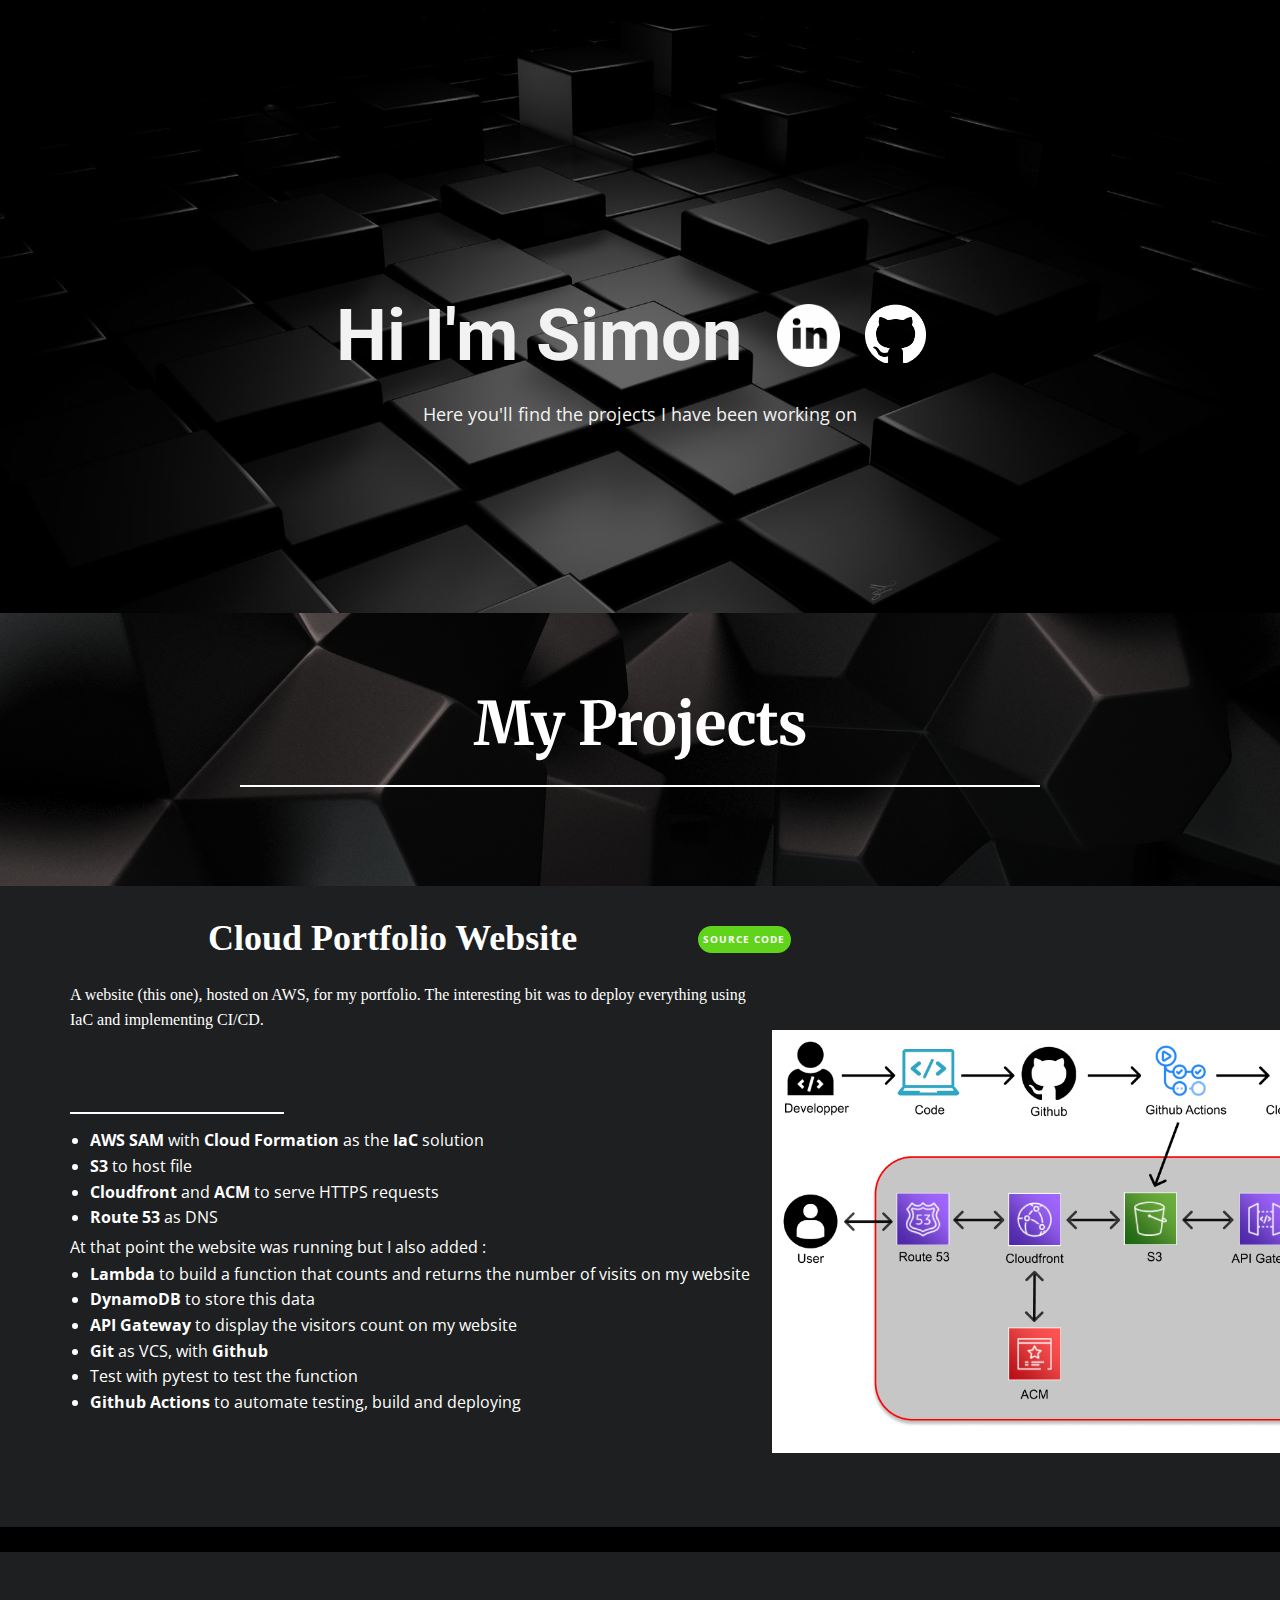
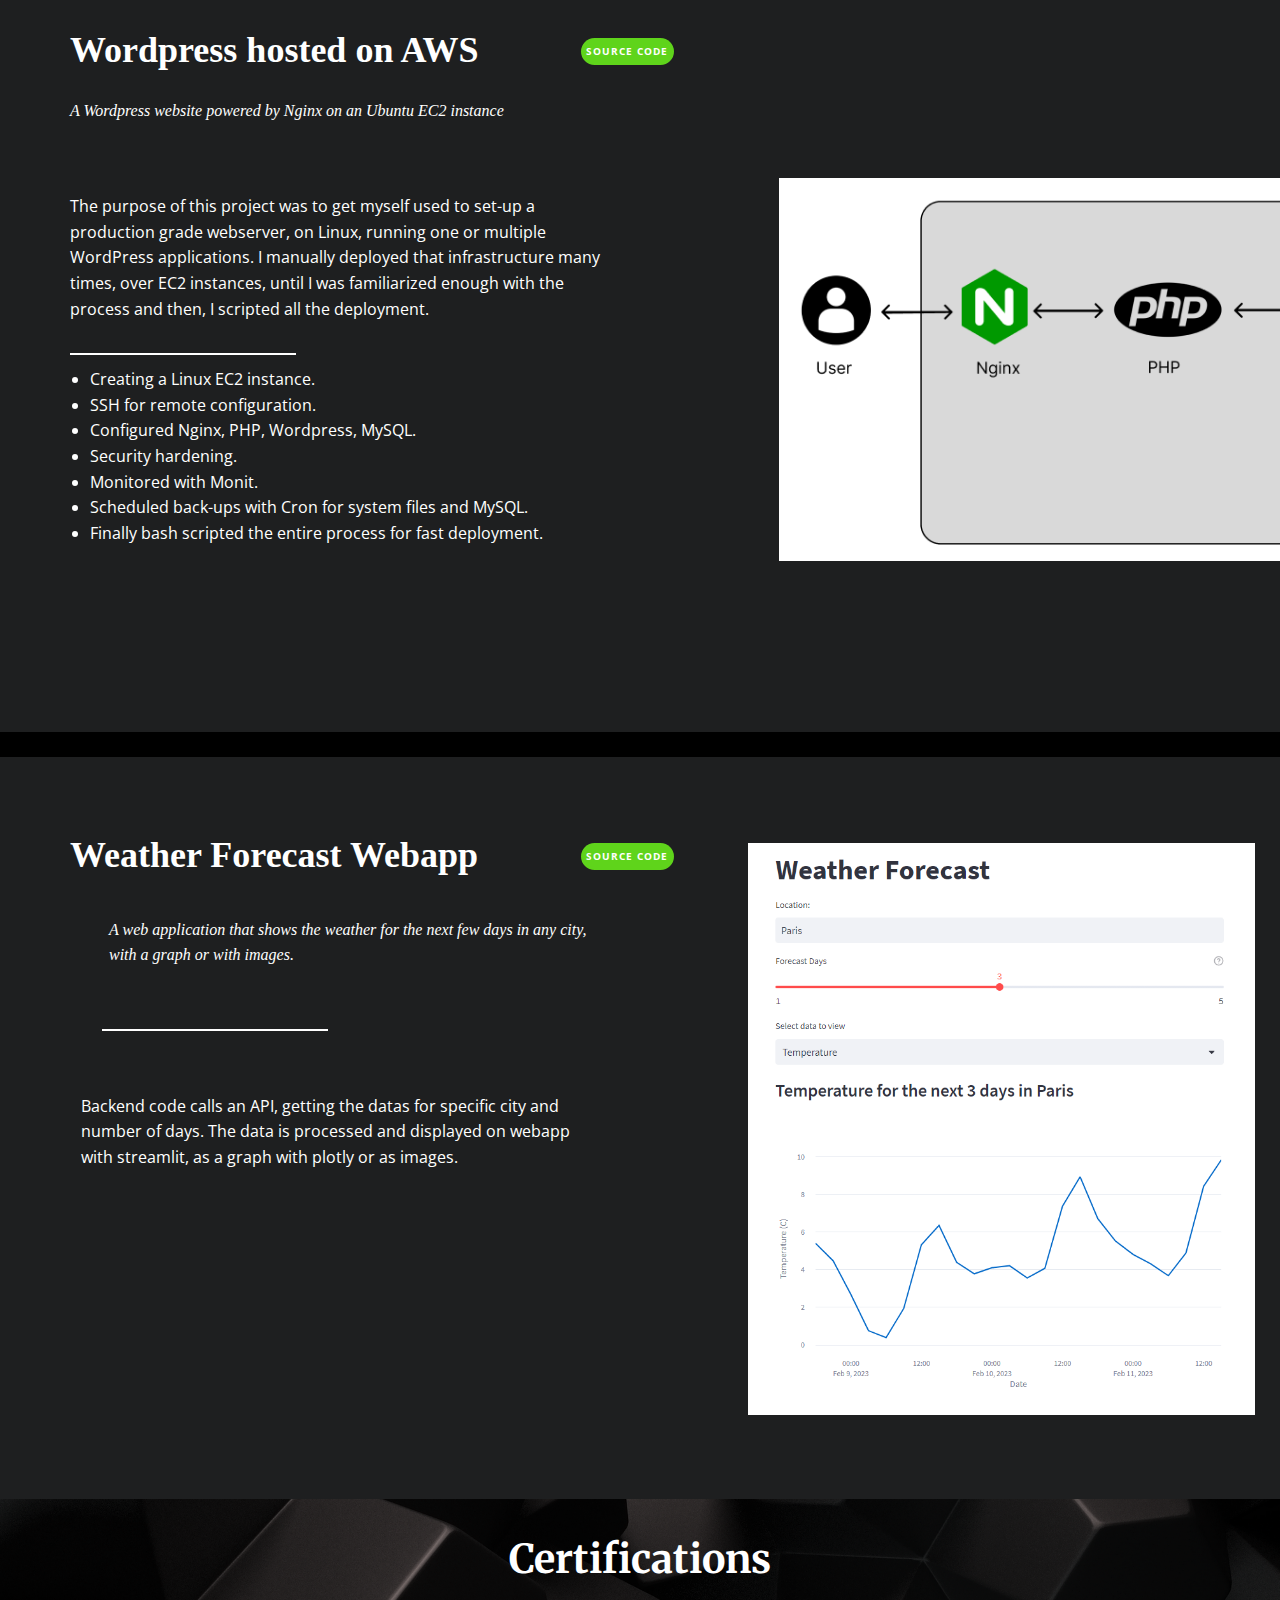
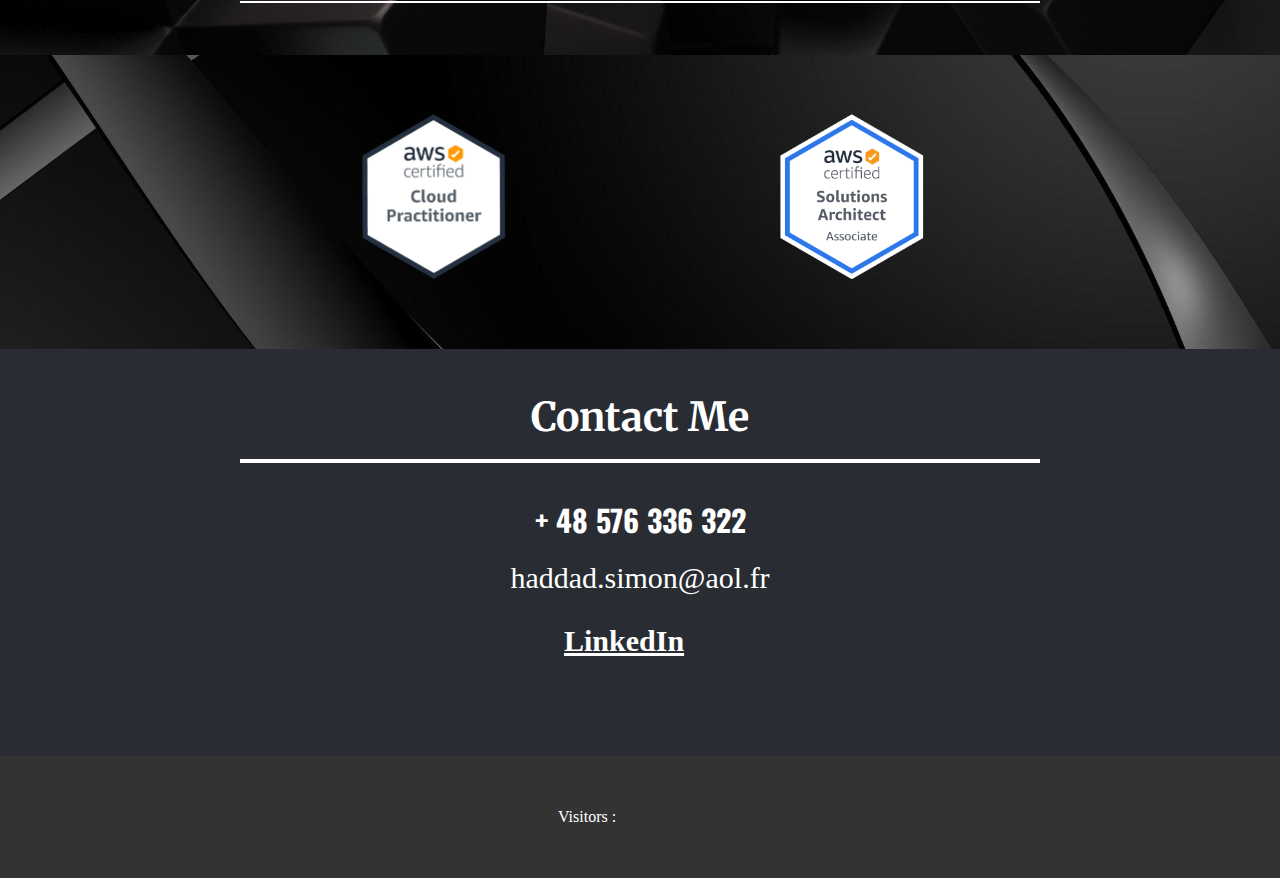
==== commit 2d420679: "Add project design pictures" ====
--- a/resume-site/index.html
+++ b/resume-site/index.html
@@ -75,7 +75,7 @@
         <div class="u-expanded-width u-list u-list-1">
           <div class="u-repeater u-repeater-1"></div>
         </div>
-        <img class="u-expanded-width-xs u-image u-image-contain u-image-default u-image-1" src="images/resume-design1.png" alt="" data-image-width="1234" data-image-height="653">
+        <img class="u-expanded-width-xs u-image u-image-contain u-image-default u-image-1" src="images/resume-design.png" alt="" data-image-width="1234" data-image-height="653">
         <ul class="u-align-left u-text u-text-3">
           <li>
             <span style="font-weight: 700;">Lambda </span>to build a function that counts and returns the number of visits on my website
